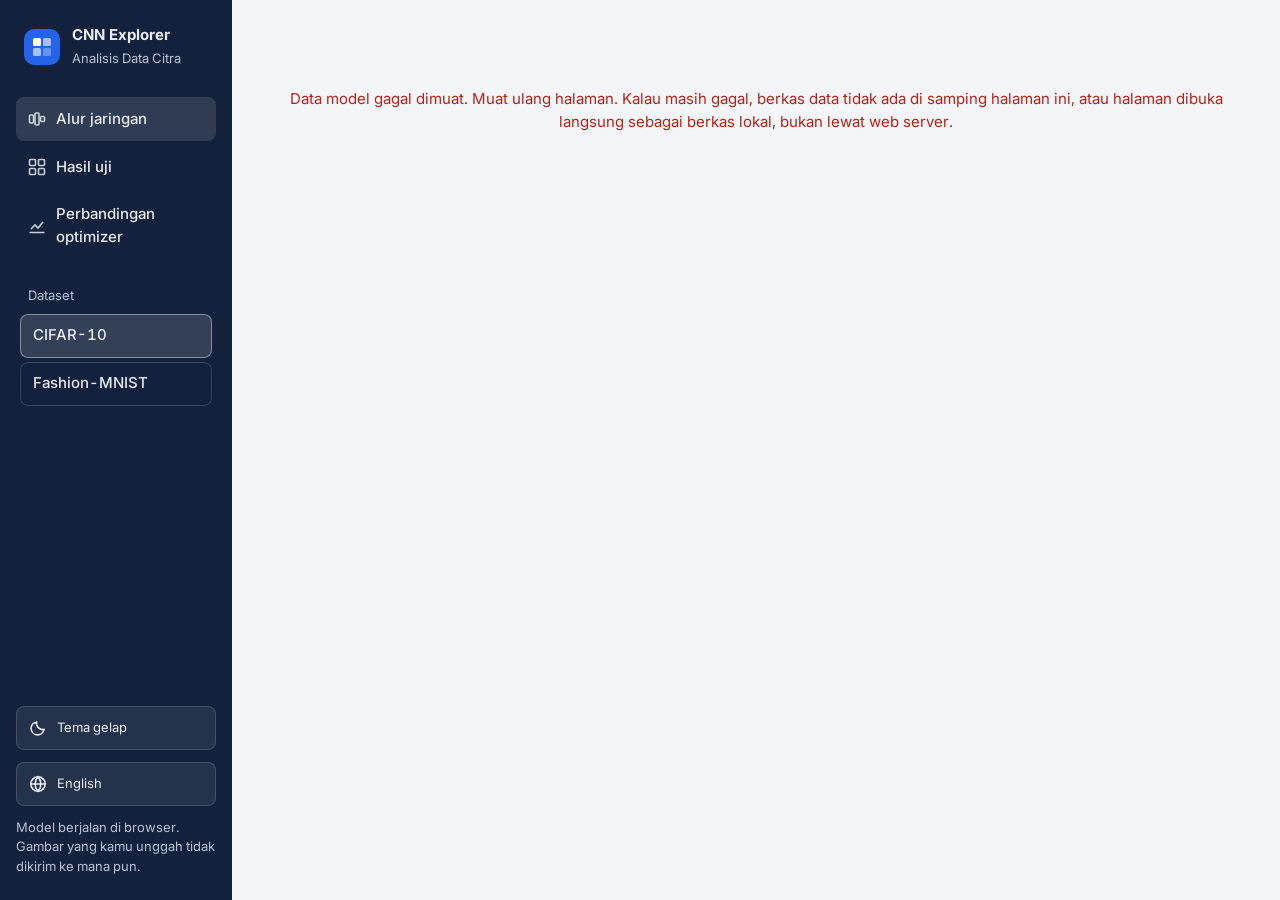
==== dashboard/index.id.html @ 6f0942b1 "Add dataset switcher, reorganize dashboard data, rewrite READMEs" ====
<!DOCTYPE html>
<html lang="id">
<head>
<meta charset="utf-8">
<meta name="viewport" content="width=device-width, initial-scale=1">
<title>CNN Explorer: dataset dan optimizer</title>
<link rel="icon" href="data:image/svg+xml,%3Csvg xmlns=%22http://www.w3.org/2000/svg%22 viewBox=%220 0 20 20%22%3E%3Crect width=%2220%22 height=%2220%22 rx=%224%22 fill=%22%232563EB%22/%3E%3C/svg%3E">
<link rel="preconnect" href="https://fonts.googleapis.com">
<link rel="preconnect" href="https://fonts.gstatic.com" crossorigin>
<link href="https://fonts.googleapis.com/css2?family=Inter:wght@400;500;600;700&display=swap" rel="stylesheet">
<style>
/* Design read: model-inspection tool for a statistics student and lecturer, calm instrument style
   (Lingua navy rail + CNN Explainer flow canvas). Dials ENERGY 2 / RHYTHM 2 / MOTION 1.
   Reasons: navy rail = stable navigation anchor from the Lingua reference; one blue accent = activation strength
   and selection, nothing else; green/red only for the cocok / tidak cocok verdict; Inter for dense numeric UI
   with tabular figures; shadow only on the flow canvas (the focal element) and the detail panel above it. */
:root{
  --rail:#13213C; --rail-ink:#E7ECF5; --rail-muted:#B7C2D6;
  --canvas:#F3F5F9; --surface:#FFFFFF; --sunken:#EEF1F6; --line:#DCE2EB; --link:#C9D2DF;
  --ink:#0F172A; --muted:#475467; --accent:#2563EB; --accent-soft:#E6EEFE;
  --ok:#15803D; --ok-soft:#E3F4E8; --bad:#B42318; --bad-soft:#FBE7E5;
  --map0:#F8FAFC; --map1:#93C5FD; --map2:#1E3A8A;
  --shadow:0 1px 2px rgba(15,23,42,.06),0 8px 24px rgba(15,23,42,.07);
  --r-panel:14px; --r-tile:8px; --r-chip:6px;
  color-scheme:light;
}
:root[data-theme="dark"]{
  --rail:#0A1222; --rail-ink:#E7ECF5; --rail-muted:#A9B5CA;
  --canvas:#0E1626; --surface:#16213A; --sunken:#1C2945; --line:#2A3A5C; --link:#33456B;
  --ink:#E8ECF4; --muted:#A8B3C7; --accent:#6EA0FF; --accent-soft:#1E3260;
  --ok:#4ADE80; --ok-soft:#173A28; --bad:#FF8A7A; --bad-soft:#47201C;
  --map0:#16213A; --map1:#3B6FD9; --map2:#DCE8FF;
  --shadow:0 1px 2px rgba(0,0,0,.3),0 8px 24px rgba(0,0,0,.35);
  color-scheme:dark;
}
*{box-sizing:border-box}
html{scroll-behavior:smooth}
@media (prefers-reduced-motion:reduce){html{scroll-behavior:auto}*{transition:none!important}}
body{margin:0;font-family:Inter,system-ui,-apple-system,"Segoe UI",sans-serif;background:var(--canvas);color:var(--ink);
  font-size:15px;line-height:1.5;font-variant-numeric:tabular-nums;-webkit-font-smoothing:antialiased}
button,input,select{font:inherit;color:inherit}
:focus-visible{outline:2px solid var(--accent);outline-offset:2px;border-radius:4px}
h1,h2,h3{margin:0;line-height:1.2;letter-spacing:-.01em}
p{margin:0}
.sr{position:absolute;width:1px;height:1px;overflow:hidden;clip:rect(0 0 0 0);white-space:nowrap}

/* layout */
.app{display:grid;grid-template-columns:232px minmax(0,1fr);min-height:100vh}
.rail{background:var(--rail);color:var(--rail-ink);position:sticky;top:0;height:100vh;padding:24px 16px;display:flex;flex-direction:column;gap:28px}
.brand{display:flex;gap:12px;align-items:center;padding:0 8px}
.brand-mark{width:36px;height:36px;border-radius:10px;background:var(--accent);display:grid;place-items:center;flex:none}
.brand-mark svg{display:block}
.brand b{display:block;font-size:15px}
.brand span{font-size:13px;color:var(--rail-muted)}
.nav{display:flex;flex-direction:column;gap:4px}
.nav a{color:var(--rail-ink);text-decoration:none;padding:10px 12px;border-radius:var(--r-tile);display:flex;gap:10px;align-items:center;min-height:44px;font-weight:500}
.nav a:hover{background:rgba(255,255,255,.07)}
.nav a.on{background:rgba(255,255,255,.12)}
.nav svg{flex:none;opacity:.85}
.rail-foot{margin-top:auto;display:flex;flex-direction:column;gap:12px;font-size:13px;color:var(--rail-muted)}
.theme-btn{display:flex;align-items:center;gap:10px;background:rgba(255,255,255,.08);border:1px solid rgba(255,255,255,.14);color:var(--rail-ink);
  border-radius:var(--r-tile);padding:10px 12px;min-height:44px;cursor:pointer;text-align:left}
.theme-btn:hover{background:rgba(255,255,255,.13)}
.rail :focus-visible{outline-color:#9DBBFF}

main{padding:28px 32px 64px;display:flex;flex-direction:column;gap:40px;min-width:0}
.panel{background:var(--surface);border:1px solid var(--line);border-radius:var(--r-panel)}
.sec-head{display:flex;justify-content:space-between;align-items:flex-end;gap:16px;flex-wrap:wrap;margin-bottom:16px}
.sec-head h2{font-size:24px}
.sec-head p{color:var(--muted);max-width:68ch;margin-top:6px}

/* header */
.top{display:grid;grid-template-columns:minmax(0,1fr) auto;gap:24px;align-items:end}
.top h1{font-size:30px;font-weight:700}
.top p{color:var(--muted);margin-top:8px;max-width:64ch}
.facts{display:flex;gap:28px;margin:0}
.facts div{display:flex;flex-direction:column}
.facts dt{font-size:13px;color:var(--muted)}
.facts dd{margin:0;font-size:20px;font-weight:600}

/* sample strip */
.strip{display:flex;gap:10px;overflow-x:auto;padding:4px 2px 8px;scrollbar-width:thin}
.thumb{flex:none;width:64px;padding:0;border:2px solid transparent;border-radius:var(--r-tile);background:var(--sunken);cursor:pointer;
  display:flex;flex-direction:column;align-items:stretch;overflow:hidden}
.thumb canvas,.thumb img{width:60px;height:60px;display:block;image-rendering:pixelated;object-fit:cover}
.thumb span{font-size:11px;padding:2px 0 3px;color:var(--muted);text-align:center;white-space:nowrap;overflow:hidden;text-overflow:ellipsis}
.thumb[aria-pressed="true"]{border-color:var(--accent)}
.thumb:hover{border-color:var(--link)}
.thumb[aria-pressed="true"]:hover{border-color:var(--accent)}
.upload{flex:none;width:64px;min-height:83px;border:2px dashed var(--link);border-radius:var(--r-tile);background:transparent;cursor:pointer;
  display:flex;flex-direction:column;align-items:center;justify-content:center;gap:2px;color:var(--muted);font-size:11px}
.upload:hover,.upload.drag{border-color:var(--accent);color:var(--accent)}
.strip-msg{font-size:13px;color:var(--muted);margin-top:4px;min-height:20px}
.strip-msg.err{color:var(--bad)}

/* flow */
.flow-wrap{box-shadow:var(--shadow);overflow:hidden}
.flow-bar{display:flex;justify-content:space-between;align-items:center;gap:16px;flex-wrap:wrap;padding:14px 18px;border-bottom:1px solid var(--line)}
.verdict-line{display:flex;align-items:center;gap:12px;flex-wrap:wrap}
.verdict-line strong{font-size:17px}
.seg{display:inline-flex;background:var(--sunken);border-radius:var(--r-tile);padding:3px;gap:2px}
.seg button{border:0;background:transparent;padding:7px 12px;border-radius:6px;cursor:pointer;color:var(--muted);font-weight:500;min-height:36px}
.seg button[aria-pressed="true"]{background:var(--surface);color:var(--ink);box-shadow:0 1px 2px rgba(15,23,42,.12)}
.flow-scroll{overflow-x:auto}
.flow{position:relative;display:grid;grid-template-columns:repeat(7,auto);justify-content:space-between;column-gap:40px;padding:18px 22px 22px;min-width:1080px}
.flow svg.links{position:absolute;inset:0;width:100%;height:100%;pointer-events:none;overflow:visible}
.links path{fill:none;stroke:var(--link);stroke-width:1;opacity:.55}
.links path.hot{stroke:var(--accent);opacity:.9;stroke-width:1.4}
.col{display:flex;flex-direction:column;align-items:center;gap:8px;position:relative;z-index:1}
.col-h{text-align:center;min-height:40px}
.col-h b{display:block;font-size:13px;font-weight:600}
.col-h small{font-size:12px;color:var(--muted)}
.maps{display:flex;flex-direction:column;gap:8px;justify-content:center;flex:1}
.map{padding:0;border:1px solid var(--line);background:var(--surface);border-radius:6px;cursor:pointer;position:relative;display:block}
.map canvas{display:block;width:52px;height:52px;image-rendering:pixelated;border-radius:5px}
.map .idx{position:absolute;left:-30px;top:50%;transform:translateY(-50%);font-size:11px;color:var(--muted);width:26px;text-align:right}
.map:hover{border-color:var(--accent)}
.map[aria-pressed="true"]{outline:2px solid var(--accent);outline-offset:1px}
.map.in canvas{width:60px;height:60px}
.chan{font-size:12px;font-weight:600;text-align:center;margin-top:-2px}
.dense canvas{width:52px;height:104px;image-rendering:pixelated;display:block;border-radius:5px}
.out{display:flex;flex-direction:column;gap:6px;justify-content:center;flex:1;min-width:190px}
.out-row{display:grid;grid-template-columns:84px 1fr 46px;align-items:center;gap:8px;font-size:13px}
.out-row .bar{height:8px;background:var(--sunken);border-radius:4px;overflow:hidden}
.out-row .bar i{display:block;height:100%;background:var(--link);border-radius:4px}
.out-row.top .bar i{background:var(--accent)}
.out-row.top{font-weight:600}
.out-row.truth span:first-child::after{content:" (asli)";color:var(--muted);font-weight:400}
.out-row em{font-style:normal;text-align:right;color:var(--muted)}
.out-row.top em{color:var(--ink)}
.legend{display:flex;align-items:center;gap:10px;font-size:12px;color:var(--muted);padding:0 18px 14px}
.ramp{width:120px;height:8px;border-radius:4px}

/* verdict tab: identity motif, the label that sits on top of every image */
.tab{display:inline-flex;align-items:center;gap:6px;font-size:12px;font-weight:600;padding:3px 8px;border-radius:var(--r-chip)}
.tab::before{content:"";width:7px;height:7px;border-radius:50%;background:currentColor}
.tab.ok{background:var(--ok-soft);color:var(--ok)}
.tab.bad{background:var(--bad-soft);color:var(--bad)}
.tab.unk{background:var(--sunken);color:var(--muted)}

/* detail */
.detail{margin-top:16px;padding:18px;display:grid;grid-template-columns:auto minmax(0,1fr);gap:24px;box-shadow:var(--shadow)}
.detail[hidden]{display:none}
.detail-big canvas{width:208px;height:208px;image-rendering:pixelated;border-radius:var(--r-tile);border:1px solid var(--line);display:block}
.detail h3{font-size:18px}
.detail .d-head{display:flex;justify-content:space-between;gap:12px;align-items:flex-start}
.detail p{color:var(--muted);margin-top:6px;max-width:70ch}
.stats{display:flex;gap:24px;margin:14px 0}
.stats div{font-size:13px;color:var(--muted)}
.stats b{display:block;font-size:17px;color:var(--ink)}
.kernels{display:flex;flex-wrap:wrap;gap:10px;margin-top:8px}
.kern{display:flex;flex-direction:column;align-items:center;gap:3px;font-size:11px;color:var(--muted)}
.kern canvas{width:42px;height:42px;image-rendering:pixelated;border:1px solid var(--line);border-radius:4px}
.icon-btn{border:1px solid var(--line);background:var(--surface);border-radius:var(--r-tile);min-width:44px;min-height:44px;cursor:pointer;display:grid;place-items:center}
.icon-btn:hover{border-color:var(--accent)}

/* gallery */
.controls{display:flex;flex-direction:column;gap:12px;padding:16px 18px;border-bottom:1px solid var(--line)}
.ctrl-row{display:flex;gap:12px;align-items:center;flex-wrap:wrap}
.ctrl-row > label,.ctrl-row > .lbl{font-size:13px;color:var(--muted);min-width:64px}
.chips{display:flex;gap:6px;flex-wrap:wrap}
.chip{border:1px solid var(--line);background:var(--surface);border-radius:var(--r-chip);padding:6px 10px;cursor:pointer;font-size:13px;min-height:36px}
.chip:hover{border-color:var(--accent)}
.chip[aria-pressed="true"]{background:var(--accent);border-color:var(--accent);color:#fff}
:root[data-theme="dark"] .chip[aria-pressed="true"]{color:#0A1222}
select{border:1px solid var(--line);background:var(--surface);border-radius:var(--r-chip);padding:7px 10px;min-height:36px}
.summary{padding:12px 18px;font-size:14px;color:var(--muted);border-bottom:1px solid var(--line)}
.summary b{color:var(--ink)}
.grid{display:grid;grid-template-columns:repeat(auto-fill,minmax(150px,1fr));gap:14px;padding:18px}
.card{border:1px solid var(--line);border-radius:var(--r-tile);background:var(--surface);padding:10px;cursor:pointer;text-align:left;display:flex;flex-direction:column;gap:8px}
.card:hover{border-color:var(--accent)}
.card canvas{width:100%;aspect-ratio:1;image-rendering:pixelated;border-radius:6px;display:block;background:var(--sunken)}
.card dl{margin:0;display:grid;grid-template-columns:auto 1fr;gap:2px 8px;font-size:13px}
.card dt{color:var(--muted)}
.card dd{margin:0;font-weight:500;overflow:hidden;text-overflow:ellipsis;white-space:nowrap}
.conf{display:flex;align-items:center;gap:8px;font-size:12px;color:var(--muted)}
.conf .bar{flex:1;height:6px;background:var(--sunken);border-radius:3px;overflow:hidden}
.conf .bar i{display:block;height:100%;background:var(--accent)}
.empty{padding:40px 18px;text-align:center;color:var(--muted)}
.more{display:flex;justify-content:center;padding:0 18px 18px}
.btn{border:1px solid var(--line);background:var(--surface);border-radius:var(--r-tile);padding:10px 16px;min-height:44px;cursor:pointer;font-weight:500}
.btn:hover{border-color:var(--accent)}

/* training */
.train-grid{display:grid;grid-template-columns:repeat(12,minmax(0,1fr));gap:16px}
.train-grid .panel{padding:18px}
.train-grid h3{font-size:16px;margin-bottom:4px}
.train-grid .note{font-size:13px;color:var(--muted);margin-bottom:12px}
.span-7{grid-column:span 7}.span-5{grid-column:span 5}.span-6{grid-column:span 6}.span-12{grid-column:span 12}
table{border-collapse:collapse;width:100%;font-size:14px}
th,td{padding:9px 10px;border-bottom:1px solid var(--line);text-align:right}
th:first-child,td:first-child{text-align:left}
thead th{font-weight:600;color:var(--muted);font-size:13px}
tbody th{font-weight:600}
tr.grp td{color:var(--muted);font-size:13px;padding-top:14px;text-align:left}
.pos{color:var(--ok);font-weight:600}
.curves{display:grid;grid-template-columns:1fr 1fr;gap:12px}
.curves svg{width:100%;height:auto;display:block}
.curves text{fill:var(--muted);font-size:10px}
.ckey{display:flex;gap:16px;flex-wrap:wrap;font-size:12px;color:var(--muted);margin-top:8px}
.ckey span{display:inline-flex;align-items:center;gap:6px}
.ckey i{display:inline-block;width:18px;height:0;border-top:2px solid}
.pcls{display:flex;flex-direction:column;gap:7px}
.pcls button{display:grid;grid-template-columns:86px 1fr 52px;gap:10px;align-items:center;font-size:13px;border:0;background:none;padding:2px 0;cursor:pointer;text-align:left;min-height:28px}
.pcls button:hover span:first-child{color:var(--accent)}
.pcls .bar{height:10px;background:var(--sunken);border-radius:5px;overflow:hidden}
.pcls .bar i{display:block;height:100%;background:var(--accent)}
.pcls em{font-style:normal;text-align:right}
.cm-scroll{overflow-x:auto}
.cm{border-collapse:separate;border-spacing:2px;font-size:11px;margin:0 auto}
.cm td,.cm th{border:0;padding:0;text-align:center}
.cm td{width:44px;height:30px;border-radius:3px}
.cm th{color:var(--muted);font-weight:500;padding:0 6px}
.cm thead th{height:58px;vertical-align:bottom;writing-mode:vertical-rl;transform:rotate(180deg);padding:4px 0}
.cm .ax{font-size:12px;color:var(--muted)}
.prov{font-size:13px;color:var(--muted);max-width:90ch}

/* states */
.loading{padding:60px 0;text-align:center;color:var(--muted)}
.loading.err{color:var(--bad)}

@media (max-width:1100px){.span-7,.span-5,.span-6{grid-column:span 12}}
@media (max-width:860px){
  .app{grid-template-columns:minmax(0,1fr)}
  .rail{min-width:0;position:sticky;top:0;z-index:5;height:auto;flex-direction:row;align-items:center;padding:10px 14px;gap:10px}
  .brand span,.brand b{display:none}
  .nav{flex-direction:row;gap:2px;overflow-x:auto;flex:1}
  .nav a{padding:8px 10px;white-space:nowrap;font-size:14px}
  .nav svg{display:none}
  .rail-foot{margin:0;flex-direction:row}
  .rail-foot p{display:none}
  .theme-btn span{display:none}
  main{padding:20px 16px 48px;gap:32px}
  .top{grid-template-columns:1fr}
  .top h1{font-size:24px}
  .facts{gap:18px;flex-wrap:wrap}
  .facts dd{font-size:17px}
  .detail{grid-template-columns:1fr}
  .detail-big canvas{width:160px;height:160px}
  .curves{grid-template-columns:1fr}
  .grid{grid-template-columns:repeat(auto-fill,minmax(140px,1fr));padding:14px;gap:10px}
}
</style>
<style>
/* additions for optimizer control */
.optbox{margin-top:22px;padding:18px;display:grid;grid-template-columns:minmax(0,1.1fr) minmax(0,1fr);gap:24px;align-items:start}
.optbox h2{font-size:17px}
.optlist{display:flex;flex-wrap:wrap;gap:6px;margin-top:10px}
.optbtn{border:1px solid var(--line);background:var(--surface);border-radius:var(--r-chip);padding:8px 12px;min-height:44px;cursor:pointer;font-weight:500;display:flex;flex-direction:column;align-items:flex-start;gap:0;min-width:92px}
.optbtn small{font-size:12px;color:var(--muted);font-weight:400}
.optbtn:hover{border-color:var(--accent)}
.optbtn[aria-pressed="true"]{background:var(--accent);border-color:var(--accent);color:#fff}
.optbtn[aria-pressed="true"] small{color:rgba(255,255,255,.85)}
:root[data-theme="dark"] .optbtn[aria-pressed="true"]{color:#0A1222}
:root[data-theme="dark"] .optbtn[aria-pressed="true"] small{color:rgba(10,18,34,.8)}
.optinfo h3{font-size:22px}
.optinfo .cfg{font-size:13px;color:var(--muted);margin-top:2px}
.optinfo dl{display:grid;grid-template-columns:auto 1fr;gap:6px 14px;margin:14px 0 0;font-size:14px}
.optinfo dt{color:var(--muted)}
.optinfo dd{margin:0}
.optstats{display:grid;grid-template-columns:repeat(auto-fill,minmax(118px,1fr));gap:14px 20px;margin-top:14px}
.optstats div{font-size:13px;color:var(--muted)}
.optstats b{display:block;font-size:20px;color:var(--ink);font-weight:600}
.optmsg{font-size:13px;color:var(--muted);margin-top:10px;min-height:20px}
.optmsg.err{color:var(--bad)}
.flow-wrap.busy .flow{opacity:.35;transition:opacity .15s}
.compare{margin-top:16px;padding:18px}
.compare .c-head{display:flex;justify-content:space-between;align-items:center;gap:12px;flex-wrap:wrap}
.compare h3{font-size:16px}
.compare p.note{font-size:13px;color:var(--muted);margin-top:4px}
.crows{display:grid;grid-template-columns:repeat(auto-fill,minmax(210px,1fr));gap:8px;margin-top:14px}
.crow{border:1px solid var(--line);border-radius:var(--r-tile);background:var(--surface);padding:10px 12px;text-align:left;cursor:pointer;display:flex;flex-direction:column;gap:6px}
.crow:hover{border-color:var(--accent)}
.crow[aria-pressed="true"]{border-color:var(--accent);box-shadow:inset 0 0 0 1px var(--accent)}
.crow .r1{display:flex;justify-content:space-between;align-items:center;gap:8px}
.crow b{font-size:14px}
.crow span.p{font-size:13px;color:var(--muted)}
.crow span.p strong{color:var(--ink);font-weight:600}
.cmp-row{display:flex;gap:10px;align-items:center;flex-wrap:wrap}
.check{display:inline-flex;align-items:center;gap:8px;font-size:13px;color:var(--ink);min-height:36px;cursor:pointer}
.check input{width:18px;height:18px;accent-color:var(--accent)}
.check[aria-disabled="true"]{opacity:.5;cursor:not-allowed}
.card .vs{font-size:12px;color:var(--muted);display:flex;gap:6px;align-items:center;flex-wrap:wrap;border-top:1px dashed var(--line);padding-top:7px}
.card .vs .tab{font-size:11px;padding:1px 6px}
tr.sel th,tr.sel td{background:var(--accent-soft)}
tr.click{cursor:pointer}
tr.click:hover th,tr.click:hover td{background:var(--sunken)}
tr.sel:hover th,tr.sel:hover td{background:var(--accent-soft)}
.optrow-btn{all:unset;cursor:pointer;font-weight:600}
.optrow-btn:focus-visible{outline:2px solid var(--accent);outline-offset:2px;border-radius:3px}
.curves2{display:grid;grid-template-columns:1fr 1fr;gap:14px}
.curves2 svg{width:100%;height:auto;display:block}
.curves2 text{fill:var(--muted);font-size:10px}
.okey{display:flex;flex-wrap:wrap;gap:6px;margin-top:10px}
.okey button{border:1px solid var(--line);background:var(--surface);border-radius:var(--r-chip);padding:5px 9px;font-size:12px;cursor:pointer;min-height:32px;display:inline-flex;align-items:center;gap:6px}
.okey button i{width:14px;height:0;border-top:2px solid var(--link)}
.okey button[aria-pressed="true"]{border-color:var(--accent);color:var(--accent);font-weight:600}
.okey button[aria-pressed="true"] i{border-top:3px solid var(--accent)}
.okey button:hover{border-color:var(--accent)}
.bars{display:flex;flex-direction:column;gap:7px}
.bars button{display:grid;grid-template-columns:104px 1fr 56px;gap:10px;align-items:center;font-size:13px;border:0;background:none;padding:2px 0;cursor:pointer;text-align:left;min-height:28px}
.bars .bar{height:10px;background:var(--sunken);border-radius:5px;overflow:hidden}
.bars .bar i{display:block;height:100%;background:var(--muted);opacity:.45}
.bars button[aria-pressed="true"] .bar i{opacity:1}
.bars button[aria-pressed="true"] .bar i{background:var(--accent)}
.bars button[aria-pressed="true"]{font-weight:600}
.bars em{font-style:normal;text-align:right}
.lang-btn{text-decoration:none}
.tab{white-space:nowrap;flex:none}
.lang-short{display:none;font-weight:600}
.dslist{display:flex;flex-wrap:wrap;gap:6px;margin-top:10px}
.dsbtn{min-width:170px}
.rail-ds{display:flex;flex-direction:column;gap:8px;padding:0 4px}
.rail-ds p{font-size:13px;color:var(--rail-muted);margin:0 8px}
.rail-ds-btns{display:flex;flex-direction:column;gap:4px}
.rail-ds-btns button{background:transparent;border:1px solid rgba(255,255,255,.16);color:var(--rail-ink);border-radius:var(--r-tile);padding:9px 12px;min-height:44px;text-align:left;cursor:pointer;font-weight:500}
.rail-ds-btns button:hover{background:rgba(255,255,255,.07)}
.rail-ds-btns button[aria-pressed="true"]{background:rgba(255,255,255,.14);border-color:rgba(255,255,255,.4)}
#invWrap{margin-top:2px}
.pcls button{grid-template-columns:100px 1fr 52px}
.pcls button span:first-child{overflow:hidden;text-overflow:ellipsis;white-space:nowrap}
tr.grp.sel td{color:var(--accent);font-weight:600}
.cm thead th{white-space:nowrap;height:84px}
.span-4{grid-column:span 4}.span-8{grid-column:span 8}
@media (max-width:1100px){.span-4,.span-8{grid-column:span 12}.optbox{grid-template-columns:1fr}}
@media (max-width:860px){.rail-ds{display:none}.dsbtn{min-width:0;flex:1}.lang-btn span{display:none}.lang-short{display:inline}.curves2{grid-template-columns:1fr}.optbtn{min-width:0}}
</style>
</head>
<body>
<div class="app">
  <aside class="rail">
    <div class="brand">
      <div class="brand-mark" aria-hidden="true">
        <svg width="20" height="20" viewBox="0 0 20 20"><rect x="1" y="1" width="8" height="8" rx="1.5" fill="#fff"/><rect x="11" y="1" width="8" height="8" rx="1.5" fill="#fff" opacity=".6"/><rect x="1" y="11" width="8" height="8" rx="1.5" fill="#fff" opacity=".6"/><rect x="11" y="11" width="8" height="8" rx="1.5" fill="#fff" opacity=".3"/></svg>
      </div>
      <div><b>CNN Explorer</b><span>Analisis Data Citra</span></div>
    </div>
    <nav class="nav" aria-label="Bagian halaman">
      <a href="#alur" class="on"><svg width="18" height="18" viewBox="0 0 18 18" fill="none" stroke="currentColor" stroke-width="1.6"><rect x="1.5" y="5" width="4" height="8" rx="1"/><rect x="7" y="3" width="4" height="12" rx="1"/><rect x="12.5" y="6.5" width="4" height="5" rx="1"/></svg>Alur jaringan</a>
      <a href="#hasil"><svg width="18" height="18" viewBox="0 0 18 18" fill="none" stroke="currentColor" stroke-width="1.6"><rect x="1.5" y="1.5" width="6" height="6" rx="1"/><rect x="10.5" y="1.5" width="6" height="6" rx="1"/><rect x="1.5" y="10.5" width="6" height="6" rx="1"/><rect x="10.5" y="10.5" width="6" height="6" rx="1"/></svg>Hasil uji</a>
      <a href="#training"><svg width="18" height="18" viewBox="0 0 18 18" fill="none" stroke="currentColor" stroke-width="1.6"><path d="M1.5 15.5h15M3 12l4-4 3 3 5-6"/></svg>Perbandingan optimizer</a>
    </nav>
    <div class="rail-ds">
      <p id="lblDsRail">Dataset</p>
      <div class="rail-ds-btns" role="group" aria-labelledby="lblDsRail">
        <button type="button" data-ds="cifar10" aria-pressed="true">CIFAR-10</button>
        <button type="button" data-ds="fashion" aria-pressed="false">Fashion-MNIST</button>
      </div>
    </div>
    <div class="rail-foot">
      <button class="theme-btn" id="themeBtn" type="button" aria-label="Ganti tema terang atau gelap">
        <svg width="18" height="18" viewBox="0 0 18 18" fill="none" stroke="currentColor" stroke-width="1.6" aria-hidden="true"><path d="M15 10.5A6.5 6.5 0 0 1 7.5 3a6.5 6.5 0 1 0 7.5 7.5Z"/></svg>
        <span id="themeLbl">Tema gelap</span>
      </button>
      <a class="theme-btn lang-btn" href="index.html" lang="en" hreflang="en"><svg width="18" height="18" viewBox="0 0 18 18" fill="none" stroke="currentColor" stroke-width="1.6" aria-hidden="true"><circle cx="9" cy="9" r="7.2"/><path d="M1.8 9h14.4M9 1.8c2 2.2 2.9 4.6 2.9 7.2S11 14 9 16.2C7 14 6.1 11.6 6.1 9S7 4 9 1.8Z"/></svg><span>English</span><b class="lang-short">EN</b></a>
      <p>Model berjalan di browser. Gambar yang kamu unggah tidak dikirim ke mana pun.</p>
    </div>
  </aside>

  <main id="main">
    <div id="boot" class="loading" role="status">Memuat data uji dan hasil training…</div>

    <section id="alur" hidden>
      <div class="top">
        <div>
          <h1 id="heroTitle">Bagaimana CNN membaca gambar 32 × 32</h1>
          <p id="heroLead">Pilih dataset dan optimizer, lalu lihat bagaimana bobot hasil latihannya membaca gambar yang sama.</p>
        </div>
        <dl class="facts" id="facts"></dl>
      </div>

      <div class="panel optbox">
        <div>
          <h2 id="lblDs">Dataset</h2>
          <div class="dslist" role="group" aria-labelledby="lblDs">
            <button type="button" class="optbtn dsbtn" data-ds="cifar10" aria-pressed="true"><span>CIFAR-10</span><small>32 × 32 berwarna, 10 objek</small></button>
            <button type="button" class="optbtn dsbtn" data-ds="fashion" aria-pressed="false"><span>Fashion-MNIST</span><small>28 × 28 grayscale, 10 pakaian</small></button>
          </div>
          <p class="optmsg" id="dsMsg" aria-live="polite"></p>
          <h2 id="lblOpt" style="margin-top:10px">Optimizer</h2>
          <div class="optlist" role="group" aria-labelledby="lblOpt" id="optList"></div>
          <p class="optmsg" id="optMsg" aria-live="polite"></p>
        </div>
        <div class="optinfo" id="optInfo"></div>
      </div>

      <div style="margin-top:20px">
        <div class="strip" id="strip" role="group" aria-label="Pilih gambar untuk diperiksa"></div>
        <input type="file" id="file" accept="image/*" class="sr" tabindex="-1">
        <p class="strip-msg" id="stripMsg" aria-live="polite">Unggah JPG atau PNG, atau tarik gambar ke kotak +. Gambar dipotong persegi di tengah lalu diperkecil ke 32 × 32.</p>
        <label class="check" id="invWrap" hidden><input type="checkbox" id="fInv" checked> Balik warna gambar unggahan (Fashion-MNIST memakai benda terang di latar hitam)</label>
      </div>

      <div class="panel flow-wrap" id="flowWrap" style="margin-top:12px">
        <div class="flow-bar">
          <div class="verdict-line" id="verdict" aria-live="polite"></div>
          <div class="seg" role="group" aria-label="Channel yang ditampilkan">
            <button type="button" data-ch="top" aria-pressed="true">8 paling aktif</button>
            <button type="button" data-ch="first" aria-pressed="false">Channel #0 sampai #7</button>
          </div>
        </div>
        <div class="flow-scroll"><div class="flow" id="flow"></div></div>
        <div class="legend"><span>Aktivasi rendah</span><span class="ramp" id="ramp"></span><span>tinggi (skala per kolom). Klik peta untuk melihat detailnya.</span></div>
      </div>

      <div class="panel detail" id="detail" hidden aria-live="polite"></div>

      <div class="panel compare">
        <div class="c-head">
          <div>
            <h3>Gambar ini menurut kedelapan optimizer</h3>
            <p class="note" id="cmpNote">Bobot optimizer lain dimuat saat kamu memintanya (kurang dari 1 MB per optimizer).</p>
          </div>
          <button class="btn" type="button" id="cmpBtn">Bandingkan semua optimizer</button>
        </div>
        <div class="crows" id="crows" aria-live="polite"></div>
      </div>
    </section>

    <section id="hasil" hidden>
      <div class="sec-head">
        <div>
          <h2>Hasil pada data uji</h2>
          <p>Kumpulan tetap 1.000 citra uji (100 per kelas, dipilih acak). Status cocok dan tidak cocok mengikuti optimizer yang dipilih, jadi kamu bisa melihat gambar yang sama berubah status saat optimizer diganti.</p>
        </div>
      </div>
      <div class="panel">
        <div class="controls">
          <div class="ctrl-row">
            <span class="lbl" id="lblStatus">Status</span>
            <div class="seg" role="group" aria-labelledby="lblStatus" id="fStatus">
              <button type="button" data-v="all" aria-pressed="true">Semua</button>
              <button type="button" data-v="ok" aria-pressed="false">Cocok</button>
              <button type="button" data-v="bad" aria-pressed="false">Tidak cocok</button>
            </div>
            <label for="fSort" style="min-width:auto;margin-left:auto">Urutkan</label>
            <select id="fSort">
              <option value="hi">Keyakinan tertinggi</option>
              <option value="lo">Keyakinan terendah</option>
              <option value="idx">Indeks citra</option>
            </select>
          </div>
          <div class="ctrl-row">
            <span class="lbl" id="lblKelas">Kelas asli</span>
            <div class="chips" role="group" aria-labelledby="lblKelas" id="fClass"></div>
          </div>
          <div class="ctrl-row">
            <label class="lbl" for="fCmp">Pembanding</label>
            <div class="cmp-row">
              <select id="fCmp"><option value="">Tanpa pembanding</option></select>
              <label class="check" id="diffWrap" aria-disabled="true"><input type="checkbox" id="fDiff" disabled> Hanya yang statusnya berbeda</label>
            </div>
          </div>
        </div>
        <div class="summary" id="summary" aria-live="polite"></div>
        <div class="grid" id="grid"></div>
        <div class="more" id="more"></div>
      </div>
    </section>

    <section id="training" hidden>
      <div class="sec-head">
        <div>
          <h2>Perbandingan optimizer</h2>
          <p>Setiap optimizer melatih CNN yang sama dari bobot awal yang sama (seed 42), 10 epoch, batch 128, validasi 10%. Klik nama optimizer di tabel, grafik, atau legenda untuk memilihnya.</p>
        </div>
      </div>
      <div class="train-grid">
        <div class="panel span-8">
          <h3>Ringkasan per optimizer</h3>
          <p class="note">Diurutkan dari akurasi uji tertinggi. Akurasi dan loss dihitung pada 10.000 citra uji.</p>
          <div style="overflow-x:auto"><table id="optTable"></table></div>
        </div>
        <div class="panel span-4">
          <h3>Akurasi uji</h3>
          <p class="note">Garis putus-putus: MLP dengan Adam sebagai pembanding.</p>
          <div class="bars" id="accBars"></div>
        </div>
        <div class="panel span-12">
          <h3>Kurva validasi per epoch</h3>
          <p class="note">Optimizer terpilih berwarna biru, sisanya abu-abu.</p>
          <div class="curves2" id="curves"></div>
          <div class="okey" id="okey" role="group" aria-label="Pilih optimizer di grafik"></div>
        </div>
        <div class="panel span-6">
          <h3 id="trainTitle">Train vs validasi</h3>
          <p class="note">Garis putus-putus adalah validasi. Jarak yang melebar menandakan overfitting.</p>
          <div class="curves" id="tv"></div>
        </div>
        <div class="panel span-6">
          <h3 id="pclsTitle">Akurasi per kelas</h3>
          <p class="note">Dari 1.000 citra uji per kelas. Klik kelas untuk memfilter galeri.</p>
          <div class="pcls" id="pcls"></div>
        </div>
        <div class="panel span-7">
          <h3 id="cmTitle">Confusion matrix</h3>
          <p class="note">Baris kelas asli, kolom kelas prediksi. Klik sel di luar diagonal untuk melihat contohnya.</p>
          <div class="cm-scroll" id="cm"></div>
        </div>
        <div class="panel span-5">
          <h3>MLP vs CNN</h3>
          <p class="note">Kedua model dilatih dengan Adam. Dataset yang sedang dipilih ditandai biru.</p>
          <table id="cmpTable"></table>
        </div>
      </div>
      <p class="prov" style="margin-top:16px">Model dilatih di CPU (seed 42). CIFAR-10 memakai salinan berkas JPG dan Fashion-MNIST memakai berkas resmi dari repositori Zalando Research, jadi angkanya bisa sedikit berbeda dari run lain. Bobot disimpan dalam presisi 16-bit agar ringan; semua angka di halaman ini dihitung ulang dari bobot 16-bit tersebut.</p>
    </section>
  </main>
</div>

<script>
"use strict";
const LANG="id";
const LOCALE=LANG==="en"?"en-US":"id-ID";
const tx=(o,k)=>o[LANG==="en"?k+"_en":k];
let D, atlasCtx, CLS, SUMMARY=null;
const DSC = {};               // dataset key -> {D, atlasCtx}
const WCACHE = {};            // "<dataset>/<slug>" -> weights
const wk = (slug,ds=S.ds)=>ds+"/"+slug;
const S = {ds:"cifar10", inv:true, opt:"adam", cur:null, chMode:"top", sel:null, status:"all", cls:-1, pred:null, sort:"hi", shown:24, uploads:[], cmp:"", diff:false, cmpAll:false};
const $ = s=>document.querySelector(s);
const nf = (v,d=0)=>v.toLocaleString(LOCALE,{minimumFractionDigits:d,maximumFractionDigits:d});
const pct = (v,d=1)=>nf(v*100,d)+"%";
const css = n=>getComputedStyle(document.documentElement).getPropertyValue(n).trim();
const hex = h=>{h=h.replace("#","");return [0,2,4].map(i=>parseInt(h.slice(i,i+2),16));};
const O = slug=>D.opts.find(o=>o.slug===slug);
const optOf = ()=>O(S.opt);

function f16(b64){const s=atob(b64),u=new Uint8Array(s.length);for(let i=0;i<s.length;i++)u[i]=s.charCodeAt(i);
  const h=new Uint16Array(u.buffer),o=new Float32Array(h.length);
  for(let i=0;i<h.length;i++){const x=h[i],sg=x&0x8000?-1:1,e=(x>>10)&31,f=x&1023;
    o[i]=e===0?sg*f*Math.pow(2,-24):e===31?(f?NaN:sg*Infinity):sg*(1+f/1024)*Math.pow(2,e-15);}
  return o;}
async function loadW(slug,ds=S.ds){
  const key=wk(slug,ds);if(WCACHE[key])return WCACHE[key];
  const r=await fetch(`data/${ds}/w-${slug}.json`);if(!r.ok)throw new Error(r.status);const j=await r.json(),W={};
  for(const k in j.weights){const L=j.weights[k];W[k]={w:f16(L.w),b:f16(L.b),shape:L.shape};}
  W.ref=j.ref;WCACHE[key]=W;return W;}
async function loadDS(ds){
  if(DSC[ds])return DSC[ds];
  const r=await fetch(`data/${ds}/data.json`);if(!r.ok)throw new Error(r.status);const d=await r.json();
  const img=new Image();await new Promise((ok,no)=>{img.onload=ok;img.onerror=no;img.src=d.atlas;});
  const c=document.createElement("canvas");c.width=img.width;c.height=img.height;const ctx=c.getContext("2d",{willReadFrequently:true});ctx.drawImage(img,0,0);
  DSC[ds]={D:d,atlasCtx:ctx};return DSC[ds];}
/* input geometry of the current dataset: 32 → 30 → 15 → 13 → 6 for CIFAR-10, 28 → 26 → 13 → 11 → 5 for Fashion-MNIST */
function G(){const H=D.shape[0],C=D.shape[2],c1=H-2,p1=Math.floor(c1/2),c2=p1-2,p2=Math.floor(c2/2);return {H,C,c1,p1,c2,p2,flat:p2*p2*64};}
const CHN=()=>G().C===3?["merah","hijau","biru"]:["abu-abu"];
const CHN_CAP=()=>G().C===3?["Merah","Hijau","Biru"]:["Abu-abu"];

/* ---------- forward pass (same math as Keras, channels-last) ---------- */
function conv(x,H,Wd,C,L){const k=L.shape,O2=k[3],oh=H-2,ow=Wd-2,y=new Float32Array(oh*ow*O2),w=L.w,b=L.b;
  for(let i=0;i<oh;i++)for(let j=0;j<ow;j++){const o=(i*ow+j)*O2;for(let f=0;f<O2;f++)y[o+f]=b[f];
    for(let di=0;di<3;di++)for(let dj=0;dj<3;dj++){const xo=((i+di)*Wd+(j+dj))*C,wo=(di*3+dj)*C*O2;
      for(let c=0;c<C;c++){const v=x[xo+c];if(v===0)continue;const wc=wo+c*O2;for(let f=0;f<O2;f++)y[o+f]+=v*w[wc+f];}}
    for(let f=0;f<O2;f++)if(y[o+f]<0)y[o+f]=0;}
  return {d:y,h:oh,w:ow,c:O2};}
function pool(t){const oh=Math.floor(t.h/2),ow=Math.floor(t.w/2),C=t.c,y=new Float32Array(oh*ow*C);
  for(let i=0;i<oh;i++)for(let j=0;j<ow;j++)for(let c=0;c<C;c++){let m=-Infinity;
    for(let a=0;a<2;a++)for(let b=0;b<2;b++){const v=t.d[((2*i+a)*t.w+(2*j+b))*C+c];if(v>m)m=v;}y[(i*ow+j)*C+c]=m;}
  return {d:y,h:oh,w:ow,c:C};}
function dense(x,L,relu){const [I,O2]=L.shape,y=new Float32Array(O2);for(let o=0;o<O2;o++)y[o]=L.b[o];
  for(let i=0;i<I;i++){const v=x[i];if(v===0)continue;const r=i*O2;for(let o=0;o<O2;o++)y[o]+=v*L.w[r+o];}
  if(relu)for(let o=0;o<O2;o++)if(y[o]<0)y[o]=0;return y;}
function forward(px,W,full=true){
  const g=G(),inp={d:px,h:g.H,w:g.H,c:g.C};
  const c1=conv(px,g.H,g.H,g.C,W.conv1),p1=pool(c1),c2=conv(p1.d,p1.h,p1.w,32,W.conv2),p2=pool(c2);
  const h=dense(p2.d,W.dense,true),z=dense(h,W.output,false);
  const m=Math.max(...z),e=z.map(v=>Math.exp(v-m)),s=e.reduce((a,b)=>a+b,0);
  const prob=Array.from(e,v=>v/s);
  return full?{inp,c1,p1,c2,p2,h,prob}:{prob};}

/* ---------- drawing ---------- */
function ramp(t){const a=hex(css("--map0")),b=hex(css("--map1")),c=hex(css("--map2"));
  const [p,q,u]=t<.5?[a,b,t*2]:[b,c,(t-.5)*2];return [0,1,2].map(i=>Math.round(p[i]+(q[i]-p[i])*u));}
function chanOf(t,c){const n=t.h*t.w,o=new Float32Array(n);for(let i=0;i<n;i++)o[i]=t.d[i*t.c+c];return o;}
function paint(cv,vals,w,h,max,mode){cv.width=w;cv.height=h;const ctx=cv.getContext("2d"),im=ctx.createImageData(w,h);
  for(let i=0;i<w*h;i++){let rgb;const v=vals[i];
    if(mode==="gray"){const g=Math.round(v*255);rgb=[g,g,g];}else rgb=ramp(max>0?Math.min(1,v/max):0);
    im.data.set([...rgb,255],i*4);}ctx.putImageData(im,0,0);}
function paintDiv(cv,vals,w,h,max){cv.width=w;cv.height=h;const ctx=cv.getContext("2d"),im=ctx.createImageData(w,h);
  const neg=hex(css("--bad")),pos=hex(css("--accent")),z=hex(css("--surface"));
  for(let i=0;i<w*h;i++){const t=Math.max(-1,Math.min(1,vals[i]/max)),e=t<0?neg:pos,u=Math.abs(t);
    im.data.set([0,1,2].map(k=>Math.round(z[k]+(e[k]-z[k])*u)).concat(255),i*4);}ctx.putImageData(im,0,0);}
function tilePixels(k){const {H:s,C}=G(),c=k%D.cols,r=Math.floor(k/D.cols),im=atlasCtx.getImageData(c*s,r*s,s,s).data,px=new Float32Array(s*s*C);
  for(let i=0;i<s*s;i++)for(let ch=0;ch<C;ch++)px[i*C+ch]=im[i*4+ch]/255;return px;}
function drawTile(cv,k){const s=G().H;cv.width=s;cv.height=s;const c=k%D.cols,r=Math.floor(k/D.cols);cv.getContext("2d").drawImage(atlasCtx.canvas,c*s,r*s,s,s,0,0,s,s);}
function drawPx(cv,px){const {H:s,C}=G();cv.width=s;cv.height=s;const ctx=cv.getContext("2d"),im=ctx.createImageData(s,s);
  for(let i=0;i<s*s;i++){const r=px[i*C],g=px[i*C+(C>1?1:0)],b=px[i*C+(C>1?2:0)];im.data.set([r*255,g*255,b*255,255],i*4);}ctx.putImageData(im,0,0);}
/* an upload keeps its 96 × 96 center crop; the model input is derived from it for the current dataset */
function uploadPx(u){const {H:s,C}=G(),cv=document.createElement("canvas");cv.width=s;cv.height=s;const ctx=cv.getContext("2d");
  ctx.imageSmoothingEnabled=true;ctx.imageSmoothingQuality="high";ctx.drawImage(u.src,0,0,s,s);
  const d=ctx.getImageData(0,0,s,s).data,px=new Float32Array(s*s*C);
  for(let i=0;i<s*s;i++){if(C===3){for(let c=0;c<3;c++)px[i*3+c]=d[i*4+c]/255;}
    else{const y=(0.299*d[i*4]+0.587*d[i*4+1]+0.114*d[i*4+2])/255;px[i]=S.inv?1-y:y;}}
  return px;}
function curPx(){return S.cur.kind==="g"?tilePixels(S.cur.k):uploadPx(S.uploads[S.cur.i]);}

/* ---------- optimizer control ---------- */
function bestVal(o){const v=o.hist.val_accuracy,m=Math.max(...v);return [m,v.indexOf(m)+1];}
function buildOptList(){const L=$("#optList");L.innerHTML="";
  D.opts.forEach(o=>{const b=document.createElement("button");b.type="button";b.className="optbtn";b.dataset.slug=o.slug;
    b.setAttribute("aria-pressed",o.slug===S.opt?"true":"false");
    b.setAttribute("aria-label",`${o.name}, akurasi uji ${pct(o.acc)}`);
    b.innerHTML=`<span>${o.name}</span><small>${pct(o.acc)}</small>`;b.onclick=()=>setOpt(o.slug);L.append(b);});}
function renderOptInfo(){const o=optOf(),[bv,be]=bestVal(o),gap=o.hist.accuracy.at(-1)-o.hist.val_accuracy.at(-1);
  const rank=[...D.opts].sort((a,b)=>b.acc-a.acc).findIndex(x=>x.slug===o.slug)+1;
  $("#optInfo").innerHTML=`<h3>${o.name}</h3><p class="cfg">${tx(o,"cfg")}</p>
   <dl><dt>Karakteristik</dt><dd>${tx(o,"ch")}</dd><dt>Kapan digunakan</dt><dd>${tx(o,"use")}</dd></dl>
   <div class="optstats"><div>Akurasi uji<b>${pct(o.acc,2)}</b></div><div>Peringkat<b>${rank} dari ${D.opts.length}</b></div>
   <div>Val terbaik<b>${pct(bv)} <span style="font-size:13px;color:var(--muted);font-weight:400">epoch ${be}</span></b></div>
   <div>Selisih train−val<b>${gap>=0?"+":"−"}${nf(Math.abs(gap)*100,1)} poin</b></div><div>Waktu latih<b>${nf(o.time,0)} dtk</b></div></div>`;}
let optSeq=0;
async function setOpt(slug){
  const seq=++optSeq;S.opt=slug;
  document.querySelectorAll("#optList .optbtn").forEach(b=>b.setAttribute("aria-pressed",b.dataset.slug===slug?"true":"false"));
  renderOptInfo();renderFacts();renderGallery();renderTraining();renderCompare();
  const m=$("#optMsg");m.classList.remove("err");
  if(!WCACHE[wk(slug)]){m.textContent=`Memuat bobot ${optOf().name}…`;$("#flowWrap").classList.add("busy");}
  try{await loadW(slug);}catch(e){if(seq!==optSeq)return;$("#flowWrap").classList.remove("busy");
    m.classList.add("err");m.textContent=`Bobot ${optOf().name} gagal dimuat. Pilih optimizer itu sekali lagi untuk mencoba ulang.`;return;}
  if(seq!==optSeq)return;
  $("#flowWrap").classList.remove("busy");m.textContent="";
  if(S.cur){S.cur.res=forward(curPx(),WCACHE[wk(slug)]);if(S.sel)closeDetail();renderFlow();renderCompare();}
}
function renderFacts(){const o=optOf();
  $("#facts").innerHTML=`<div><dt>Parameter</dt><dd>${nf(D.params)}</dd></div><div><dt>Akurasi uji (${o.name})</dt><dd>${pct(o.acc,2)}</dd></div><div><dt>Data uji</dt><dd>10.000 citra</dd></div>`;}

/* ---------- strip ---------- */
function buildStrip(){const st=$("#strip");st.innerHTML="";
  const items=[...D.demo.map(k=>({kind:"g",k})),...S.uploads.map((u,i)=>({kind:"u",i}))];
  items.forEach(it=>{const b=document.createElement("button");b.type="button";b.className="thumb";
    const cv=document.createElement("canvas"),sp=document.createElement("span");
    if(it.kind==="g"){drawTile(cv,it.k);sp.textContent=CLS[D.pool[it.k].t];b.setAttribute("aria-label","Periksa contoh "+CLS[D.pool[it.k].t]);}
    else{drawPx(cv,uploadPx(S.uploads[it.i]));sp.textContent="Unggahan "+(it.i+1);b.setAttribute("aria-label","Periksa gambar unggahan "+(it.i+1));}
    const on=S.cur&&S.cur.kind===it.kind&&(it.kind==="g"?S.cur.k===it.k:S.cur.i===it.i);
    b.setAttribute("aria-pressed",on?"true":"false");b.append(cv,sp);b.onclick=()=>select(it);st.append(b);});
  const up=document.createElement("button");up.type="button";up.className="upload";
  up.innerHTML='<svg width="22" height="22" viewBox="0 0 22 22" fill="none" stroke="currentColor" stroke-width="1.8" aria-hidden="true"><path d="M11 4v14M4 11h14"/></svg>Unggah';
  up.setAttribute("aria-label","Unggah gambar sendiri");up.onclick=()=>$("#file").click();
  ["dragenter","dragover"].forEach(e=>up.addEventListener(e,ev=>{ev.preventDefault();up.classList.add("drag");}));
  ["dragleave","drop"].forEach(e=>up.addEventListener(e,()=>up.classList.remove("drag")));
  up.addEventListener("drop",ev=>{ev.preventDefault();const f=ev.dataTransfer.files[0];if(f)handleFile(f);});
  st.append(up);}
function msg(t,err){const m=$("#stripMsg");m.textContent=t;m.classList.toggle("err",!!err);}
async function handleFile(f){
  if(!f.type.startsWith("image/")){msg("Berkas ini bukan gambar. Pilih JPG, PNG, atau WEBP.",true);return;}
  msg("Membaca gambar…");
  try{const url=URL.createObjectURL(f),img=new Image();
    await new Promise((ok,no)=>{img.onload=ok;img.onerror=no;img.src=url;});
    const s=Math.min(img.naturalWidth,img.naturalHeight);if(!s)throw 0;
    const cv=document.createElement("canvas");cv.width=96;cv.height=96;const ctx=cv.getContext("2d");
    ctx.imageSmoothingEnabled=true;ctx.imageSmoothingQuality="high";
    ctx.drawImage(img,(img.naturalWidth-s)/2,(img.naturalHeight-s)/2,s,s,0,0,96,96);URL.revokeObjectURL(url);
    S.uploads.push({src:cv,name:f.name});select({kind:"u",i:S.uploads.length-1});
    msg(`"${f.name}" diperkecil ke ${G().H} × ${G().H} dan diprediksi. Label aslinya tidak diketahui, jadi tidak ada status cocok.`);
  }catch(e){msg("Gambar tidak bisa dibaca. Coba berkas lain atau simpan ulang sebagai JPG atau PNG.",true);}
  $("#file").value="";}

/* ---------- flow ---------- */
let flowState=null;
function select(it){const W=WCACHE[wk(S.opt)];if(!W)return;
  const truth=it.kind==="g"?D.pool[it.k].t:null;
  S.cur={...it,truth};S.cur.res=forward(curPx(),W);S.sel=null;$("#detail").hidden=true;buildStrip();renderFlow();renderCompare();}
function pickCh(t,n=8){if(S.chMode==="first")return [...Array(n).keys()];
  const m=[];for(let c=0;c<t.c;c++){let s=0;for(let i=c;i<t.d.length;i+=t.c)s+=t.d[i];m.push([s,c]);}
  return m.sort((a,b)=>b[0]-a[0]).slice(0,n).map(x=>x[1]).sort((a,b)=>a-b);}
function maxOf(t,chs){let m=0;for(const c of chs)for(let i=c;i<t.d.length;i+=t.c)if(t.d[i]>m)m=t.d[i];return m;}
const dims=t=>`${t.h} × ${t.w} × ${t.c}`;
function renderFlow(){if(!S.cur)return;const r=S.cur.res,fl=$("#flow");fl.innerHTML="";
  const ch1=pickCh(r.c1),ch2=pickCh(r.c2);
  const cols=[
    {key:"inp",t:r.inp,name:"input",sub:dims(r.inp),chs:[...Array(r.inp.c).keys()],gray:true},
    {key:"c1",t:r.c1,name:"conv1 + ReLU",sub:dims(r.c1),chs:ch1},
    {key:"p1",t:r.p1,name:"max_pool1",sub:dims(r.p1),chs:ch1},
    {key:"c2",t:r.c2,name:"conv2 + ReLU",sub:dims(r.c2),chs:ch2},
    {key:"p2",t:r.p2,name:"max_pool2",sub:dims(r.p2),chs:ch2},
  ];
  const svg=document.createElementNS("http://www.w3.org/2000/svg","svg");svg.setAttribute("class","links");svg.setAttribute("aria-hidden","true");fl.append(svg);
  const colEls=[];const dark=document.documentElement.dataset.theme==="dark";
  cols.forEach(col=>{const el=document.createElement("div");el.className="col";
    el.innerHTML=`<div class="col-h"><b>${col.name}</b><small>${col.sub}</small></div>`;
    const maps=document.createElement("div");maps.className="maps";const mx=col.gray?1:maxOf(col.t,col.chs);
    col.chs.forEach(c=>{const b=document.createElement("button");b.type="button";b.className="map"+(col.gray?" in":"");
      b.dataset.col=col.key;b.dataset.ch=c;const lbl=col.gray?CHN()[c]:"#"+c;
      b.setAttribute("aria-label",`${col.name}, channel ${lbl}. Buka detail`);b.setAttribute("aria-pressed","false");
      const cv=document.createElement("canvas");paint(cv,chanOf(col.t,c),col.t.w,col.t.h,mx,col.gray?"gray":"ramp");b.append(cv);
      if(!col.gray){const s=document.createElement("span");s.className="idx";s.textContent="#"+c;b.append(s);}
      b.onclick=()=>openDetail(col,c,mx);
      b.onmouseenter=b.onfocus=()=>hot(b,true);b.onmouseleave=b.onblur=()=>hot(b,false);maps.append(b);
      if(col.gray){const t=document.createElement("div");t.className="chan";
        t.style.color=G().C===1?"var(--muted)":(dark?["#FF8A7A","#4ADE80","#6EA0FF"]:["#C0392B","#1E8449","#2563EB"])[c];t.textContent=CHN_CAP()[c];maps.append(t);}});
    el.append(maps);fl.append(el);colEls.push(el);});
  const de=document.createElement("div");de.className="col dense";
  de.innerHTML=`<div class="col-h"><b>dense + ReLU</b><small>128 unit</small></div>`;
  const dm=document.createElement("div");dm.className="maps";const db=document.createElement("button");db.type="button";db.className="map";db.dataset.col="dense";
  db.setAttribute("aria-label","Dense 128 unit. Buka detail");const dc=document.createElement("canvas");
  const dmax=Math.max(...r.h);paint(dc,r.h,8,16,dmax,"ramp");db.append(dc);db.onclick=()=>openDense(dmax);
  db.onmouseenter=db.onfocus=()=>hot(db,true);db.onmouseleave=db.onblur=()=>hot(db,false);
  dm.append(db);de.append(dm);fl.append(de);colEls.push(de);
  const oe=document.createElement("div");oe.className="col";
  oe.innerHTML=`<div class="col-h"><b>output (softmax)</b><small>10 kelas</small></div>`;
  const om=document.createElement("div");om.className="out";
  const top=r.prob.indexOf(Math.max(...r.prob));
  r.prob.forEach((p,i)=>{const row=document.createElement("div");row.className="out-row"+(i===top?" top":"")+(i===S.cur.truth?" truth":"");
    row.innerHTML=`<span>${CLS[i]}</span><span class="bar"><i style="width:${(p*100).toFixed(1)}%"></i></span><em>${pct(p)}</em>`;om.append(row);});
  oe.append(om);fl.append(oe);colEls.push(oe);
  const v=$("#verdict"),on=optOf().name;
  if(S.cur.truth===null)v.innerHTML=`<span class="tab unk">Label asli tidak diketahui</span><strong>Prediksi: ${CLS[top]}</strong><span style="color:var(--muted)">keyakinan ${pct(r.prob[top])}, optimizer ${on}</span>`;
  else{const ok=top===S.cur.truth;v.innerHTML=`<span class="tab ${ok?"ok":"bad"}">${ok?"Cocok":"Tidak cocok"}</span><strong>Prediksi: ${CLS[top]}</strong><span style="color:var(--muted)">asli ${CLS[S.cur.truth]}, keyakinan ${pct(r.prob[top])}, optimizer ${on}</span>`;}
  flowState={colEls};requestAnimationFrame(drawLinks);}
function drawLinks(){if(!flowState)return;const fl=$("#flow"),svg=fl.querySelector("svg.links");if(!svg)return;const fr=fl.getBoundingClientRect();
  svg.innerHTML="";const pts=el=>[...el.querySelectorAll(".maps > .map, .out")].map(m=>{const b=m.getBoundingClientRect();return {el:m,l:b.left-fr.left,r:b.right-fr.left,y:b.top-fr.top+b.height/2};});
  const C=flowState.colEls.map(pts);
  for(let k=0;k<C.length-1;k++){const A=C[k],B=C[k+1],one=(k===1||k===3);
    A.forEach((a,ai)=>B.forEach((b,bi)=>{if(one&&ai!==bi)return;
      const p=document.createElementNS("http://www.w3.org/2000/svg","path"),mx=(a.r+b.l)/2;
      p.setAttribute("d",`M${a.r} ${a.y}C${mx} ${a.y} ${mx} ${b.y} ${b.l} ${b.y}`);p._a=a.el;p._b=b.el;svg.append(p);}));}}
function hot(el,on){$("#flow").querySelectorAll("svg.links path").forEach(p=>{if(p._a===el||p._b===el)p.classList.toggle("hot",on);});}

const DESC={
  inp:c=>`Channel ${CHN()[c]} dari gambar input, nilai piksel 0 sampai 1. `+(G().C===3?"Ketiga channel inilah yang membuat C_in conv1 bernilai 3.":"Fashion-MNIST hanya punya satu channel, jadi C_in conv1 bernilai 1."),
  c1:c=>`Feature map dari kernel #${c} conv1 setelah ReLU. Kernel 3 × 3 × ${G().C} di bawah digeser ke seluruh gambar (stride 1, tanpa padding), jadi ukurannya ${G().H} − 3 + 1 = ${G().c1}. Bentuk kernel ini berbeda untuk tiap optimizer karena hasil latihannya berbeda.`,
  p1:c=>`Max pooling 2 × 2 dari feature map conv1 #${c}. Setiap piksel adalah nilai terbesar dari kotak 2 × 2, sehingga ${G().c1} × ${G().c1} menjadi ${G().p1} × ${G().p1}. Tidak ada parameter.`,
  c2:c=>`Feature map dari kernel #${c} conv2 setelah ReLU. Kernel ini membaca ke-32 channel max_pool1 sekaligus (3 × 3 × 32 bobot + 1 bias), lalu ${G().p1} − 3 + 1 = ${G().c2}.`,
  p2:c=>`Max pooling 2 × 2 dari conv2 #${c}: ${G().c2} × ${G().c2} menjadi ${G().p2} × ${G().p2} (baris dan kolom terakhir terbuang). Hasil ${G().p2} × ${G().p2} × 64 di-flatten menjadi ${nf(G().flat)} nilai untuk layer dense.`,
};
const closeSvg='<svg width="16" height="16" viewBox="0 0 16 16" stroke="currentColor" stroke-width="1.8"><path d="M3 3l10 10M13 3L3 13"/></svg>';
function openDetail(col,c,mx){S.sel={col:col.key,ch:c};const W=WCACHE[wk(S.opt)];
  document.querySelectorAll(".map[aria-pressed]").forEach(b=>b.setAttribute("aria-pressed",b.dataset.col===col.key&&+b.dataset.ch===c?"true":"false"));
  const vals=chanOf(col.t,c);let mn=Infinity,mxv=-Infinity,s=0;for(const v of vals){mn=Math.min(mn,v);mxv=Math.max(mxv,v);s+=v;}
  const d=$("#detail");d.hidden=false;
  const title=col.gray?`input, channel ${CHN()[c]}`:`${col.name}, channel #${c} (${optOf().name})`;
  d.innerHTML=`<div class="detail-big"><canvas></canvas></div><div>
    <div class="d-head"><div><h3>${title}</h3><p>${DESC[col.key](c)}</p></div>
    <button class="icon-btn" type="button" id="dClose" aria-label="Tutup detail">${closeSvg}</button></div>
    <div class="stats"><div>Ukuran<b>${col.t.w} × ${col.t.h}</b></div><div>Minimum<b>${nf(mn,3)}</b></div><div>Maksimum<b>${nf(mxv,3)}</b></div><div>Rata-rata<b>${nf(s/vals.length,3)}</b></div></div>
    <div id="kwrap"></div></div>`;
  paint(d.querySelector(".detail-big canvas"),vals,col.t.w,col.t.h,col.gray?1:mx,col.gray?"gray":"ramp");
  const kw=d.querySelector("#kwrap");
  if(col.key==="c1"||col.key==="c2"){const L=col.key==="c1"?W.conv1:W.conv2,[,,C,O2]=L.shape;let km=0;
    for(let i=0;i<9*C;i++)km=Math.max(km,Math.abs(L.w[i*O2+c]));
    kw.innerHTML=`<p style="margin:0 0 4px;font-size:13px">Bobot kernel #${c} (${3*3*C+1} parameter termasuk bias ${nf(L.b[c],3)}). Merah negatif, biru positif.</p><div class="kernels"></div>`;
    const kk=kw.querySelector(".kernels");
    for(let ci=0;ci<C;ci++){const v=new Float32Array(9);for(let p=0;p<9;p++)v[p]=L.w[(p*C+ci)*O2+c];
      const k=document.createElement("div");k.className="kern";const cv=document.createElement("canvas");paintDiv(cv,v,3,3,km);
      const lab=document.createElement("span");lab.textContent=C===3?["R","G","B"][ci]:C===1?"gray":"in "+ci;k.append(cv,lab);kk.append(k);}}
  d.querySelector("#dClose").onclick=closeDetail;}
function openDense(mx){const r=S.cur.res,d=$("#detail");d.hidden=false;S.sel={col:"dense"};
  const act=r.h.filter(v=>v>0).length;
  d.innerHTML=`<div class="detail-big"><canvas style="width:104px;height:208px"></canvas></div><div>
   <div class="d-head"><div><h3>dense + ReLU, 128 unit (${optOf().name})</h3><p>Setiap unit menerima ke-${nf(G().flat)} nilai hasil flatten (${nf(G().flat)} × 128 + 128 = ${nf(G().flat*128+128)} parameter, layer terbesar di CNN ini). Ditampilkan sebagai grid 8 × 16. Dropout 0,3 hanya aktif saat training, jadi tidak terlihat di sini.</p></div>
   <button class="icon-btn" type="button" id="dClose" aria-label="Tutup detail">${closeSvg}</button></div>
   <div class="stats"><div>Unit aktif (&gt; 0)<b>${act} dari 128</b></div><div>Maksimum<b>${nf(mx,3)}</b></div></div></div>`;
  paint(d.querySelector("canvas"),r.h,8,16,mx,"ramp");d.querySelector("#dClose").onclick=closeDetail;}
function closeDetail(){$("#detail").hidden=true;S.sel=null;document.querySelectorAll(".map[aria-pressed]").forEach(b=>b.setAttribute("aria-pressed","false"));}
document.addEventListener("keydown",e=>{if(e.key==="Escape"&&!$("#detail").hidden)closeDetail();});

/* ---------- compare all optimizers for current image ---------- */
async function loadAll(){const b=$("#cmpBtn");b.disabled=true;b.textContent="Memuat bobot…";$("#cmpNote").textContent="Memuat bobot kedelapan optimizer…";
  const ds=S.ds,res=await Promise.allSettled(D.opts.map(o=>loadW(o.slug,ds)));if(ds!==S.ds){b.disabled=false;return;}const fail=res.filter(r=>r.status==="rejected").length;
  S.cmpAll=true;b.disabled=false;
  if(fail){b.textContent="Coba muat ulang";$("#cmpNote").textContent=`${fail} optimizer gagal dimuat. Tekan tombol untuk mencoba lagi.`;}
  else{b.hidden=true;$("#cmpNote").textContent="Klik salah satu kartu untuk memakai optimizer itu di seluruh dashboard.";}
  renderCompare();}
function renderCompare(){const box=$("#crows");if(!S.cmpAll||!S.cur){box.innerHTML="";return;}
  const px=curPx();box.innerHTML="";
  D.opts.forEach(o=>{const W=WCACHE[wk(o.slug)];const b=document.createElement("button");b.type="button";b.className="crow";
    b.setAttribute("aria-pressed",o.slug===S.opt?"true":"false");
    if(!W){b.disabled=true;b.innerHTML=`<div class="r1"><b>${o.name}</b></div><span class="p">Bobot belum termuat</span>`;box.append(b);return;}
    const p=forward(px,W,false).prob,top=p.indexOf(Math.max(...p));
    const tab=S.cur.truth===null?`<span class="tab unk">Tanpa label</span>`:`<span class="tab ${top===S.cur.truth?"ok":"bad"}">${top===S.cur.truth?"Cocok":"Tidak cocok"}</span>`;
    b.innerHTML=`<div class="r1"><b>${o.name}</b>${tab}</div><span class="p">Prediksi <strong>${CLS[top]}</strong>, keyakinan ${pct(p[top])}</span>
      <span class="conf"><span class="bar"><i style="width:${(p[top]*100).toFixed(1)}%"></i></span></span>`;
    b.setAttribute("aria-label",`${o.name}: prediksi ${CLS[top]}, keyakinan ${pct(p[top])}. Pakai optimizer ini`);
    b.onclick=()=>setOpt(o.slug);box.append(b);});}

/* ---------- gallery ---------- */
function buildClassChips(){const fc=$("#fClass");fc.innerHTML="";
  [-1,...CLS.keys()].forEach(i=>{const b=document.createElement("button");b.type="button";b.className="chip";b.dataset.v=i;
    b.textContent=i<0?"Semua kelas":CLS[i];b.onclick=()=>{S.cls=i;S.pred=null;S.shown=24;syncFilters();renderGallery();};fc.append(b);});}
function buildFilters(){buildClassChips();
  $("#fStatus").querySelectorAll("button").forEach(b=>b.onclick=()=>{S.status=b.dataset.v;S.shown=24;syncFilters();renderGallery();});
  $("#fSort").onchange=e=>{S.sort=e.target.value;renderGallery();};
  const fc2=$("#fCmp");D.opts.forEach(o=>{const op=document.createElement("option");op.value=o.slug;op.textContent=o.name;fc2.append(op);});
  fc2.onchange=e=>{S.cmp=e.target.value;if(!S.cmp){S.diff=false;$("#fDiff").checked=false;}
    $("#fDiff").disabled=!S.cmp;$("#diffWrap").setAttribute("aria-disabled",S.cmp?"false":"true");S.shown=24;renderGallery();};
  $("#fDiff").onchange=e=>{S.diff=e.target.checked;S.shown=24;renderGallery();};
  syncFilters();}
function syncFilters(){$("#fClass").querySelectorAll("button").forEach(b=>b.setAttribute("aria-pressed",+b.dataset.v===S.cls?"true":"false"));
  $("#fStatus").querySelectorAll("button").forEach(b=>b.setAttribute("aria-pressed",b.dataset.v===S.status?"true":"false"));}
function renderGallery(){const o=optOf(),c2=S.cmp&&S.cmp!==S.opt?O(S.cmp):null;
  let L=D.pool.map((g,k)=>({...g,k,p:o.pp[k],c:o.pc[k]}))
    .filter(g=>(S.cls<0||g.t===S.cls)&&(S.status==="all"||(S.status==="ok")===(g.t===g.p))&&(S.pred==null||g.p===S.pred)
      &&(!c2||!S.diff||((c2.pp[g.k]===g.t)!==(g.p===g.t))));
  L.sort(S.sort==="hi"?(a,b)=>b.c-a.c:S.sort==="lo"?(a,b)=>a.c-b.c:(a,b)=>a.i-b.i);
  const cm=o.cm;let tot,ok;
  if(S.cls<0){tot=10000;ok=cm.reduce((s,r,i)=>s+r[i],0);}else{tot=cm[S.cls].reduce((a,b)=>a+b,0);ok=cm[S.cls][S.cls];}
  const who=S.cls<0?"Semua kelas":`Kelas <b>${CLS[S.cls]}</b>`;
  const extra=S.pred!=null?` Hanya yang diprediksi <b>${CLS[S.pred]}</b>. <button class="chip" type="button" id="clrPred">Hapus filter prediksi</button>`:"";
  const cmpTxt=S.cmp&&!c2?` Pembanding sama dengan optimizer terpilih, jadi tidak ditampilkan.`:c2&&S.diff?` Hanya gambar yang statusnya berbeda antara <b>${o.name}</b> dan <b>${c2.name}</b>.`:"";
  $("#summary").innerHTML=`Dengan <b>${o.name}</b>, ${who.charAt(0).toLowerCase()+who.slice(1)}: <b>${nf(ok)}</b> cocok dan <b>${nf(tot-ok)}</b> tidak cocok dari ${nf(tot)} citra uji. Menampilkan <b>${Math.min(S.shown,L.length)}</b> dari ${L.length} contoh sesuai filter.${cmpTxt}${extra}`;
  const cp=$("#clrPred");if(cp)cp.onclick=()=>{S.pred=null;renderGallery();};
  const g=$("#grid");g.innerHTML="";
  if(!L.length){g.innerHTML=`<div class="empty" style="grid-column:1/-1">Tidak ada contoh untuk kombinasi filter ini. Ganti status, kelas, atau pembanding.</div>`;$("#more").innerHTML="";return;}
  L.slice(0,S.shown).forEach(it=>{const ok=it.t===it.p,b=document.createElement("button");b.type="button";b.className="card";
    let lab=`${ok?"Cocok":"Tidak cocok"}. Asli ${CLS[it.t]}, prediksi ${CLS[it.p]}, keyakinan ${pct(it.c)} dengan ${o.name}`;
    b.innerHTML=`<span class="tab ${ok?"ok":"bad"}">${ok?"Cocok":"Tidak cocok"}</span>`;
    const cv=document.createElement("canvas");drawTile(cv,it.k);b.append(cv);
    b.insertAdjacentHTML("beforeend",`<dl><dt>Asli</dt><dd>${CLS[it.t]}</dd><dt>Prediksi</dt><dd>${CLS[it.p]}</dd></dl>
      <div class="conf"><span class="bar"><i style="width:${(it.c*100).toFixed(1)}%"></i></span><span>${pct(it.c)}</span></div>`);
    if(c2){const p2=c2.pp[it.k],ok2=p2===it.t;
      b.insertAdjacentHTML("beforeend",`<div class="vs"><span>${c2.name}:</span><strong style="color:var(--ink);font-weight:500">${CLS[p2]}</strong><span class="tab ${ok2?"ok":"bad"}">${ok2?"Cocok":"Tidak"}</span></div>`);
      lab+=`. ${c2.name} memprediksi ${CLS[p2]}`;}
    b.setAttribute("aria-label",lab+". Periksa alurnya");
    b.onclick=()=>{select({kind:"g",k:it.k});document.getElementById("alur").scrollIntoView();};g.append(b);});
  $("#more").innerHTML=L.length>S.shown?`<button class="btn" type="button" id="moreBtn">Tampilkan ${Math.min(24,L.length-S.shown)} contoh lagi</button>`:"";
  const mb=$("#moreBtn");if(mb)mb.onclick=()=>{S.shown+=24;renderGallery();};}

/* ---------- training / optimizer comparison ---------- */
function lineChart(series,title,key,w=420,h=210){
  const all=series.flatMap(s=>s.v),lo=Math.min(...all),hi=Math.max(...all),pad=(hi-lo)*.08||.05,y0=lo-pad,y1=hi+pad;
  const l=38,b=22,X=i=>l+i*(w-l-10)/9,Y=v=>14+(h-b-14)*(1-(v-y0)/(y1-y0));
  let s=`<svg viewBox="0 0 ${w} ${h}" role="img" aria-label="${title}"><text x="${l}" y="10" font-weight="600" style="fill:var(--ink);font-size:11px">${title}</text>`;
  for(let g=0;g<=3;g++){const v=y0+(y1-y0)*g/3;s+=`<line x1="${l}" x2="${w-10}" y1="${Y(v)}" y2="${Y(v)}" stroke="var(--line)"/><text x="${l-4}" y="${Y(v)+3}" text-anchor="end">${v.toFixed(2)}</text>`;}
  [1,5,10].forEach(e=>s+=`<text x="${X(e-1)}" y="${h-6}" text-anchor="${e===1?"start":e===10?"end":"middle"}">${e===10?"epoch 10":e}</text>`);
  series.filter(x=>!x.sel).concat(series.filter(x=>x.sel)).forEach(x=>{
    s+=`<polyline fill="none" stroke="${x.color}" stroke-width="${x.sel?2.6:1.3}" ${x.dash?'stroke-dasharray="4 3"':""} opacity="${x.sel||x.solid?1:.75}" points="${x.v.map((v,i)=>X(i)+","+Y(v)).join(" ")}"/>`;
    if(x.label){const lv=x.v.at(-1);s+=`<text x="${w-12}" y="${Y(lv)-5}" text-anchor="end" style="fill:${x.color};font-size:11px;font-weight:600">${x.label}</text>`;}});
  return s+"</svg>";}
function renderTraining(){const o=optOf(),sorted=[...D.opts].sort((a,b)=>b.acc-a.acc);
  // summary table
  let t=`<thead><tr><th scope="col">Optimizer</th><th scope="col">Akurasi uji</th><th scope="col">Loss uji</th><th scope="col">Val terbaik</th><th scope="col">Train−val</th><th scope="col">Waktu</th></tr></thead><tbody>`;
  sorted.forEach(x=>{const [bv,be]=bestVal(x),gap=x.hist.accuracy.at(-1)-x.hist.val_accuracy.at(-1);
    t+=`<tr class="click${x.slug===S.opt?" sel":""}" data-slug="${x.slug}"><th scope="row"><button class="optrow-btn" type="button" data-slug="${x.slug}" aria-pressed="${x.slug===S.opt}">${x.name}</button></th>
      <td>${pct(x.acc,2)}</td><td>${nf(x.loss,3)}</td><td>${pct(bv)} <span style="color:var(--muted)">(ep ${be})</span></td><td>${gap>=0?"+":"−"}${nf(Math.abs(gap)*100,1)}</td><td>${nf(x.time,0)} dtk</td></tr>`;});
  $("#optTable").innerHTML=t+"</tbody>";
  $("#optTable").querySelectorAll("tr.click").forEach(r=>r.onclick=e=>{setOpt(r.dataset.slug);});
  // accuracy bars
  const bx=$("#accBars");bx.innerHTML="";const mx=Math.max(...D.opts.map(x=>x.acc));
  sorted.forEach(x=>{const b=document.createElement("button");b.type="button";b.setAttribute("aria-pressed",x.slug===S.opt?"true":"false");
    b.setAttribute("aria-label",`${x.name} akurasi uji ${pct(x.acc)}. Pilih optimizer ini`);
    b.innerHTML=`<span>${x.name}</span><span class="bar" style="position:relative"><i style="width:${x.acc/mx*100}%"></i><span style="position:absolute;top:-3px;bottom:-3px;left:${D.mlp.acc/mx*100}%;border-left:2px dashed var(--muted)"></span></span><em>${pct(x.acc)}</em>`;
    b.onclick=()=>setOpt(x.slug);bx.append(b);});
  bx.insertAdjacentHTML("beforeend",`<p class="note" style="margin:6px 0 0">MLP (Adam): ${pct(D.mlp.acc)}</p>`);
  // overlay curves
  const acc=css("--accent"),grey=css("--link");
  const ser=k=>D.opts.map(x=>({v:x.hist[k],sel:x.slug===S.opt,color:x.slug===S.opt?acc:grey,label:x.slug===S.opt?x.name:""}));
  $("#curves").innerHTML=lineChart(ser("val_accuracy"),"Akurasi validasi")+lineChart(ser("val_loss"),"Loss validasi");
  const ok=$("#okey");ok.innerHTML="";
  D.opts.forEach(x=>{const b=document.createElement("button");b.type="button";b.setAttribute("aria-pressed",x.slug===S.opt?"true":"false");
    b.innerHTML=`<i></i>${x.name}`;b.onclick=()=>setOpt(x.slug);ok.append(b);});
  // train vs val for selected
  $("#trainTitle").textContent=`Train vs validasi: ${o.name}`;
  const mut=css("--muted");
  $("#tv").innerHTML=lineChart([{v:o.hist.accuracy,sel:true,color:acc,solid:true},{v:o.hist.val_accuracy,color:acc,dash:true,solid:true}],"Akurasi",280,180)
    +lineChart([{v:o.hist.loss,sel:true,color:acc,solid:true},{v:o.hist.val_loss,color:acc,dash:true,solid:true}],"Loss",280,180);
  // per class
  $("#pclsTitle").textContent=`Akurasi per kelas: ${o.name}`;
  const pc=$("#pcls");pc.innerHTML="";
  o.cm.forEach((r,i)=>{const a=r[i]/r.reduce((x,y)=>x+y,0),b=document.createElement("button");b.type="button";
    b.setAttribute("aria-label",`${CLS[i]} akurasi ${pct(a)}. Tampilkan di galeri`);
    b.innerHTML=`<span>${CLS[i]}</span><span class="bar"><i style="width:${a*100}%"></i></span><em>${pct(a)}</em>`;
    b.onclick=()=>{S.cls=i;S.status="all";S.pred=null;S.shown=24;syncFilters();renderGallery();document.getElementById("hasil").scrollIntoView();};pc.append(b);});
  // confusion matrix
  $("#cmTitle").textContent=`Confusion matrix: ${o.name}`;
  const cmx=Math.max(...o.cm.map((r,i)=>r[i]));let ct=`<table class="cm"><thead><tr><th></th>${CLS.map(c=>`<th scope="col">${c}</th>`).join("")}</tr></thead><tbody>`;
  const a1=hex(acc),z=hex(css("--surface")),bad=hex(css("--bad"));
  o.cm.forEach((r,i)=>{ct+=`<tr><th scope="row" style="text-align:right">${CLS[i]}</th>`;
    r.forEach((v,j)=>{const u=i===j?v/cmx:Math.min(1,v/150),e=i===j?a1:bad,c=[0,1,2].map(k=>Math.round(z[k]+(e[k]-z[k])*u));
      const dk=(0.299*c[0]+0.587*c[1]+0.114*c[2])<140,fg=dk?"#fff":"inherit";
      ct+=`<td style="background:rgb(${c})">${i!==j&&v>0?`<button type="button" data-t="${i}" data-p="${j}" aria-label="${v} citra ${CLS[i]} diprediksi ${CLS[j]}. Tampilkan contoh" style="all:unset;cursor:pointer;display:block;width:100%;height:100%;color:${fg}">${v}</button>`:`<span style="color:${fg}">${v}</span>`}</td>`;});ct+="</tr>";});
  $("#cm").innerHTML=ct+"</tbody></table>";
  $("#cm").querySelectorAll("button").forEach(b=>{b.addEventListener("focus",()=>b.style.outline="2px solid var(--accent)");b.addEventListener("blur",()=>b.style.outline="");
    b.onclick=()=>{S.cls=+b.dataset.t;S.pred=+b.dataset.p;S.status="bad";S.shown=24;syncFilters();renderGallery();document.getElementById("hasil").scrollIntoView();};});
  // MLP vs CNN
  const row=(n,r)=>`<tr><th scope="row">${n}</th><td>${nf(r.params)}</td><td>${pct(r.acc,2)}</td></tr>`;
  const gap=(a,b)=>`<tr><th scope="row">Selisih</th><td></td><td class="pos">${b>=a?"+":"−"}${nf(Math.abs(b-a)*100,2)} poin</td></tr>`;
  let body="";
  for(const ds of DSLIST){const s=SUMMARY&&SUMMARY[ds.key];if(!s)continue;
    body+=`<tr class="grp${ds.key===S.ds?" sel":""}"><td colspan="3">${s.title} (${s.shape.join(" × ")})</td></tr>${row("MLP",s.mlp)}${row("CNN (Adam)",s.cnn)}${gap(s.mlp.acc,s.cnn.acc)}`;}
  $("#cmpTable").innerHTML=`<thead><tr><th scope="col">Model</th><th scope="col">Parameter</th><th scope="col">Akurasi uji</th></tr></thead><tbody>${body}</tbody>`;}

/* ---------- dataset control ---------- */
const DSLIST=[{key:"cifar10"},{key:"fashion"}];
function syncDS(){
  document.querySelectorAll("[data-ds]").forEach(b=>b.setAttribute("aria-pressed",b.dataset.ds===S.ds?"true":"false"));
  const g=G();$("#heroTitle").textContent=`Bagaimana CNN membaca gambar ${g.H} × ${g.H}`;
  $("#heroLead").textContent=`${D.title}: ${nf(D.pool.length)} contoh uji di galeri, ${CLS.length} kelas, input ${g.H} × ${g.H} × ${g.C}. Arsitektur CNN-nya sama untuk kedua dataset, dan masing-masing dilatih dengan delapan optimizer berbeda.`;
  $("#invWrap").hidden=g.C!==1;
  $("#stripMsg").classList.remove("err");
  $("#stripMsg").textContent=`Unggah JPG atau PNG, atau tarik gambar ke kotak +. Gambar dipotong persegi di tengah lalu diperkecil ke ${g.H} × ${g.H}`+(g.C===1?", diubah ke grayscale, dan (jika dicentang) dibalik warnanya.":".");
}
let dsSeq=0;
async function setDataset(ds){if(ds===S.ds)return;const seq=++dsSeq,m=$("#dsMsg");m.classList.remove("err");
  const title=ds==="fashion"?"Fashion-MNIST":"CIFAR-10";
  document.querySelectorAll("[data-ds]").forEach(b=>b.setAttribute("aria-pressed",b.dataset.ds===ds?"true":"false"));
  m.textContent=`Memuat ${title}…`;$("#flowWrap").classList.add("busy");
  let c;try{[c]=await Promise.all([loadDS(ds),loadW(S.opt,ds)]);}catch(e){if(seq!==dsSeq)return;$("#flowWrap").classList.remove("busy");
    m.classList.add("err");m.textContent=`${title} gagal dimuat. Pilih dataset itu sekali lagi untuk mencoba ulang.`;syncDSButtons();return;}
  if(seq!==dsSeq)return;
  S.ds=ds;D=c.D;atlasCtx=c.atlasCtx;CLS=D.classes;try{localStorage.setItem("cnn-dataset",ds);}catch(e){}
  S.cls=-1;S.pred=null;S.shown=24;S.sel=null;$("#detail").hidden=true;
  $("#flowWrap").classList.remove("busy");m.textContent="";
  buildClassChips();syncFilters();syncDS();buildOptList();renderOptInfo();renderFacts();
  const keep=S.cur&&S.cur.kind==="u"?S.cur:{kind:"g",k:D.demo[9]};select(keep);
  renderGallery();renderTraining();
  if(S.cmpAll){S.cmpAll=false;loadAll();}else renderCompare();}
function syncDSButtons(){document.querySelectorAll("[data-ds]").forEach(b=>b.setAttribute("aria-pressed",b.dataset.ds===S.ds?"true":"false"));}
document.querySelectorAll("[data-ds]").forEach(b=>b.onclick=()=>setDataset(b.dataset.ds));
$("#fInv").addEventListener("change",e=>{S.inv=e.target.checked;if(S.cur&&S.cur.kind==="u")select(S.cur);else buildStrip();});

/* ---------- theme + nav ---------- */
function setRamp(){$("#ramp").style.background=`linear-gradient(90deg,${css("--map0")},${css("--map1")},${css("--map2")})`;}
function setTheme(t){document.documentElement.dataset.theme=t;$("#themeLbl").textContent=t==="dark"?"Tema terang":"Tema gelap";
  try{localStorage.setItem("cnn-theme",t);}catch(e){}setRamp();
  if(D){buildStrip();renderFlow();renderTraining();renderGallery();renderCompare();}}
$("#themeBtn").onclick=()=>setTheme(document.documentElement.dataset.theme==="dark"?"light":"dark");
document.querySelectorAll(".flow-bar .seg button").forEach(b=>b.onclick=()=>{S.chMode=b.dataset.ch;
  document.querySelectorAll(".flow-bar .seg button").forEach(x=>x.setAttribute("aria-pressed",x===b?"true":"false"));closeDetail();renderFlow();});
$("#file").addEventListener("change",e=>{const f=e.target.files[0];if(f)handleFile(f);});
$("#cmpBtn").onclick=loadAll;
const io=new IntersectionObserver(es=>es.forEach(e=>{if(e.isIntersecting)document.querySelectorAll(".nav a").forEach(a=>a.classList.toggle("on",a.getAttribute("href")==="#"+e.target.id));}),{rootMargin:"-40% 0px -55% 0px"});
let rz;window.addEventListener("resize",()=>{cancelAnimationFrame(rz);rz=requestAnimationFrame(drawLinks);});

/* ---------- boot ---------- */
(async()=>{
  let t="light";try{t=localStorage.getItem("cnn-theme")||t;}catch(e){}
  document.documentElement.dataset.theme=t;$("#themeLbl").textContent=t==="dark"?"Tema terang":"Tema gelap";setRamp();
  try{let d="cifar10";try{d=localStorage.getItem("cnn-dataset")||d;}catch(e){}if(!DSLIST.some(x=>x.key===d))d="cifar10";
    S.ds=d;const [c]=await Promise.all([loadDS(d),loadW(S.opt,d)]);D=c.D;atlasCtx=c.atlasCtx;CLS=D.classes;
    try{const r=await fetch("data/summary.json");if(r.ok)SUMMARY=await r.json();}catch(e){}
  }catch(e){const b=$("#boot");b.classList.add("err");b.textContent="Data model gagal dimuat. Muat ulang halaman. Kalau masih gagal, berkas data tidak ada di samping halaman ini, atau halaman dibuka langsung sebagai berkas lokal, bukan lewat web server.";return;}
  $("#boot").remove();["alur","hasil","training"].forEach(id=>{$("#"+id).hidden=false;io.observe($("#"+id));});
  buildOptList();renderOptInfo();renderFacts();buildFilters();syncDS();
  select({kind:"g",k:D.demo[9]});renderGallery();renderTraining();
  window.__ready=true;
})();
</script>
</body>
</html>
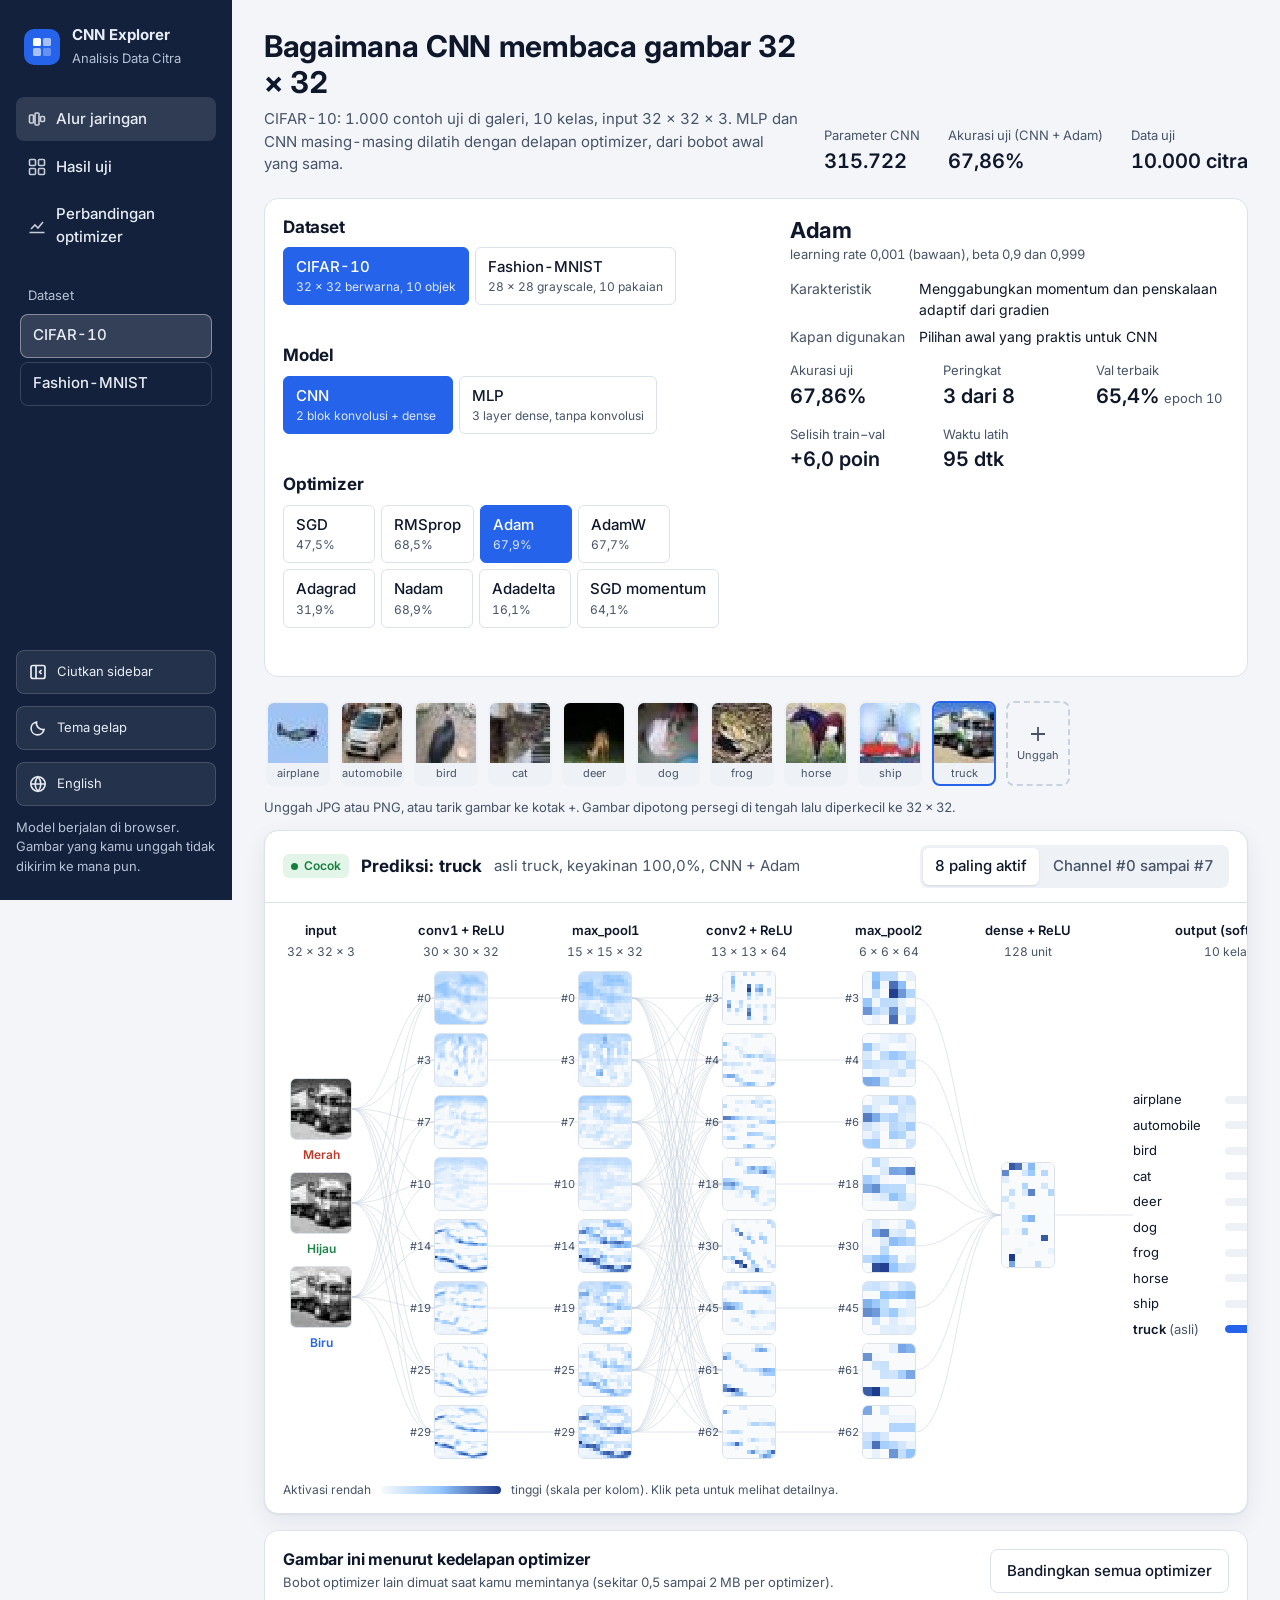
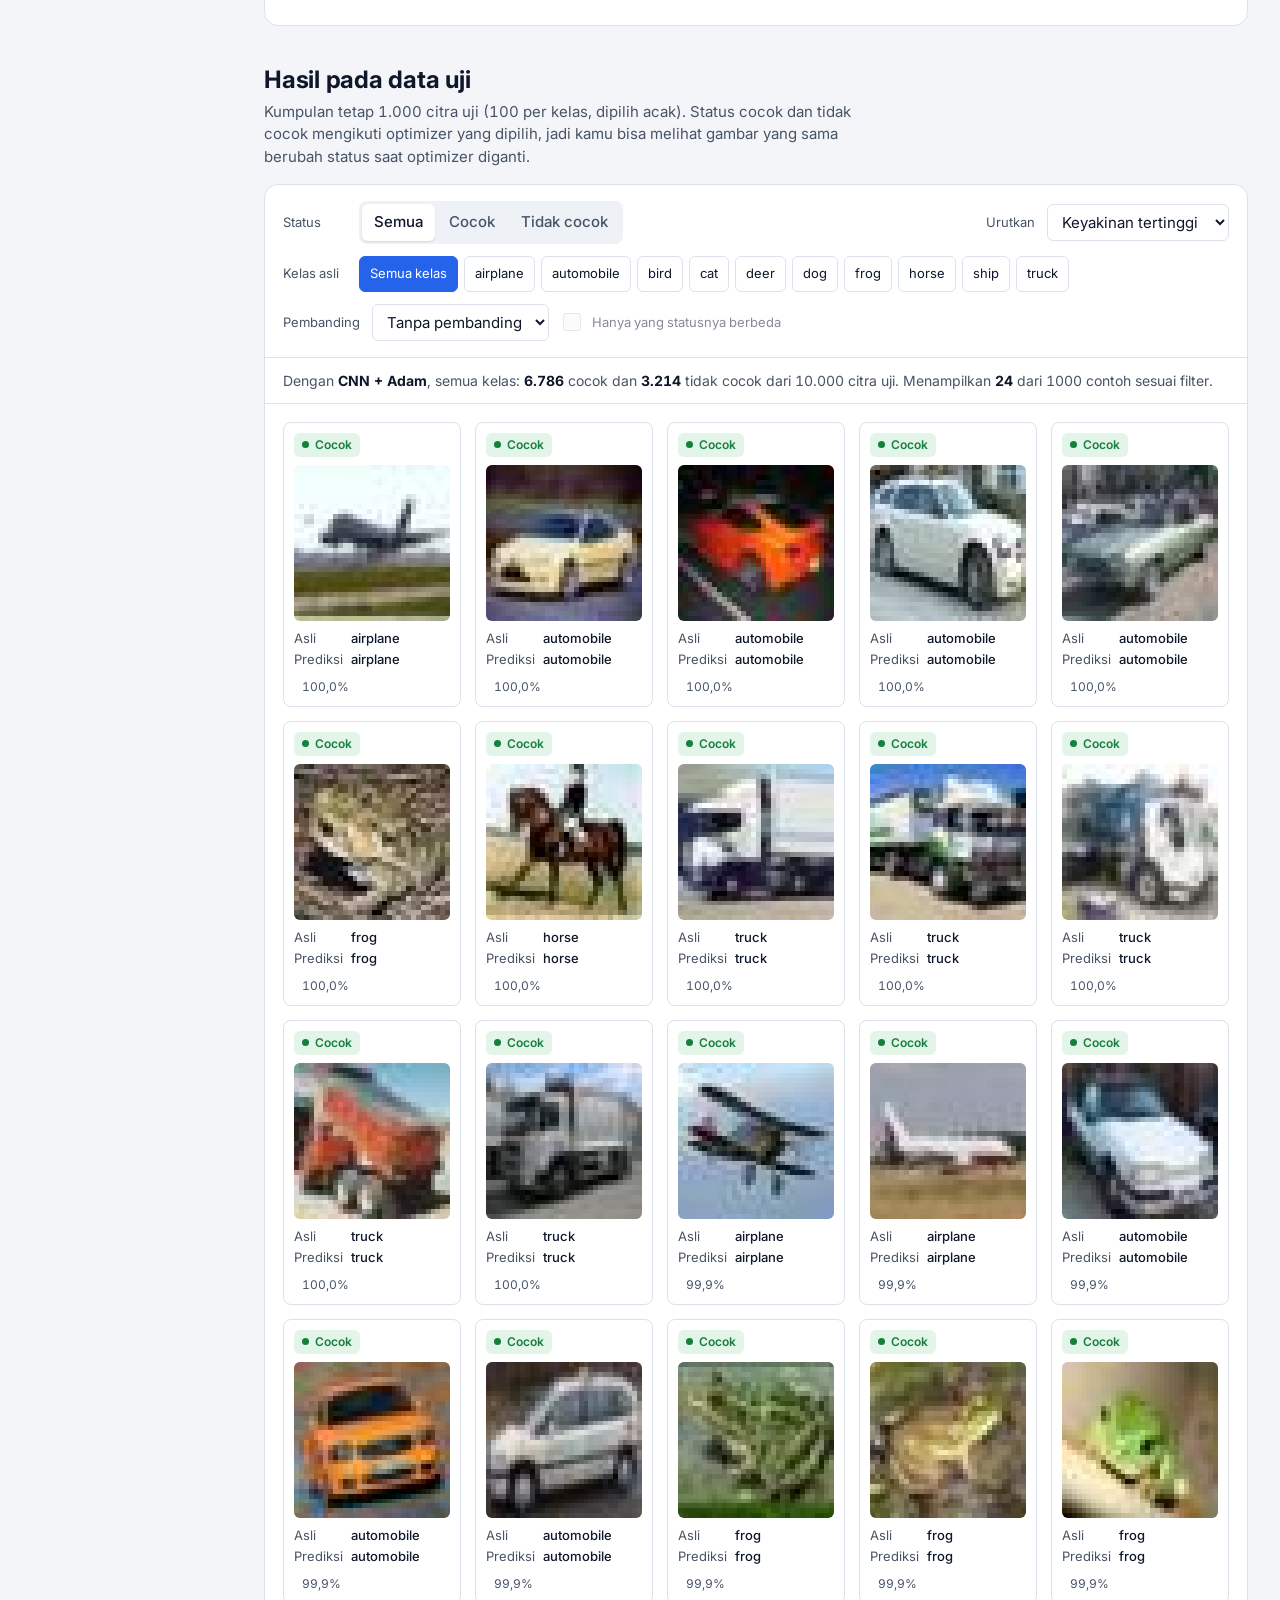
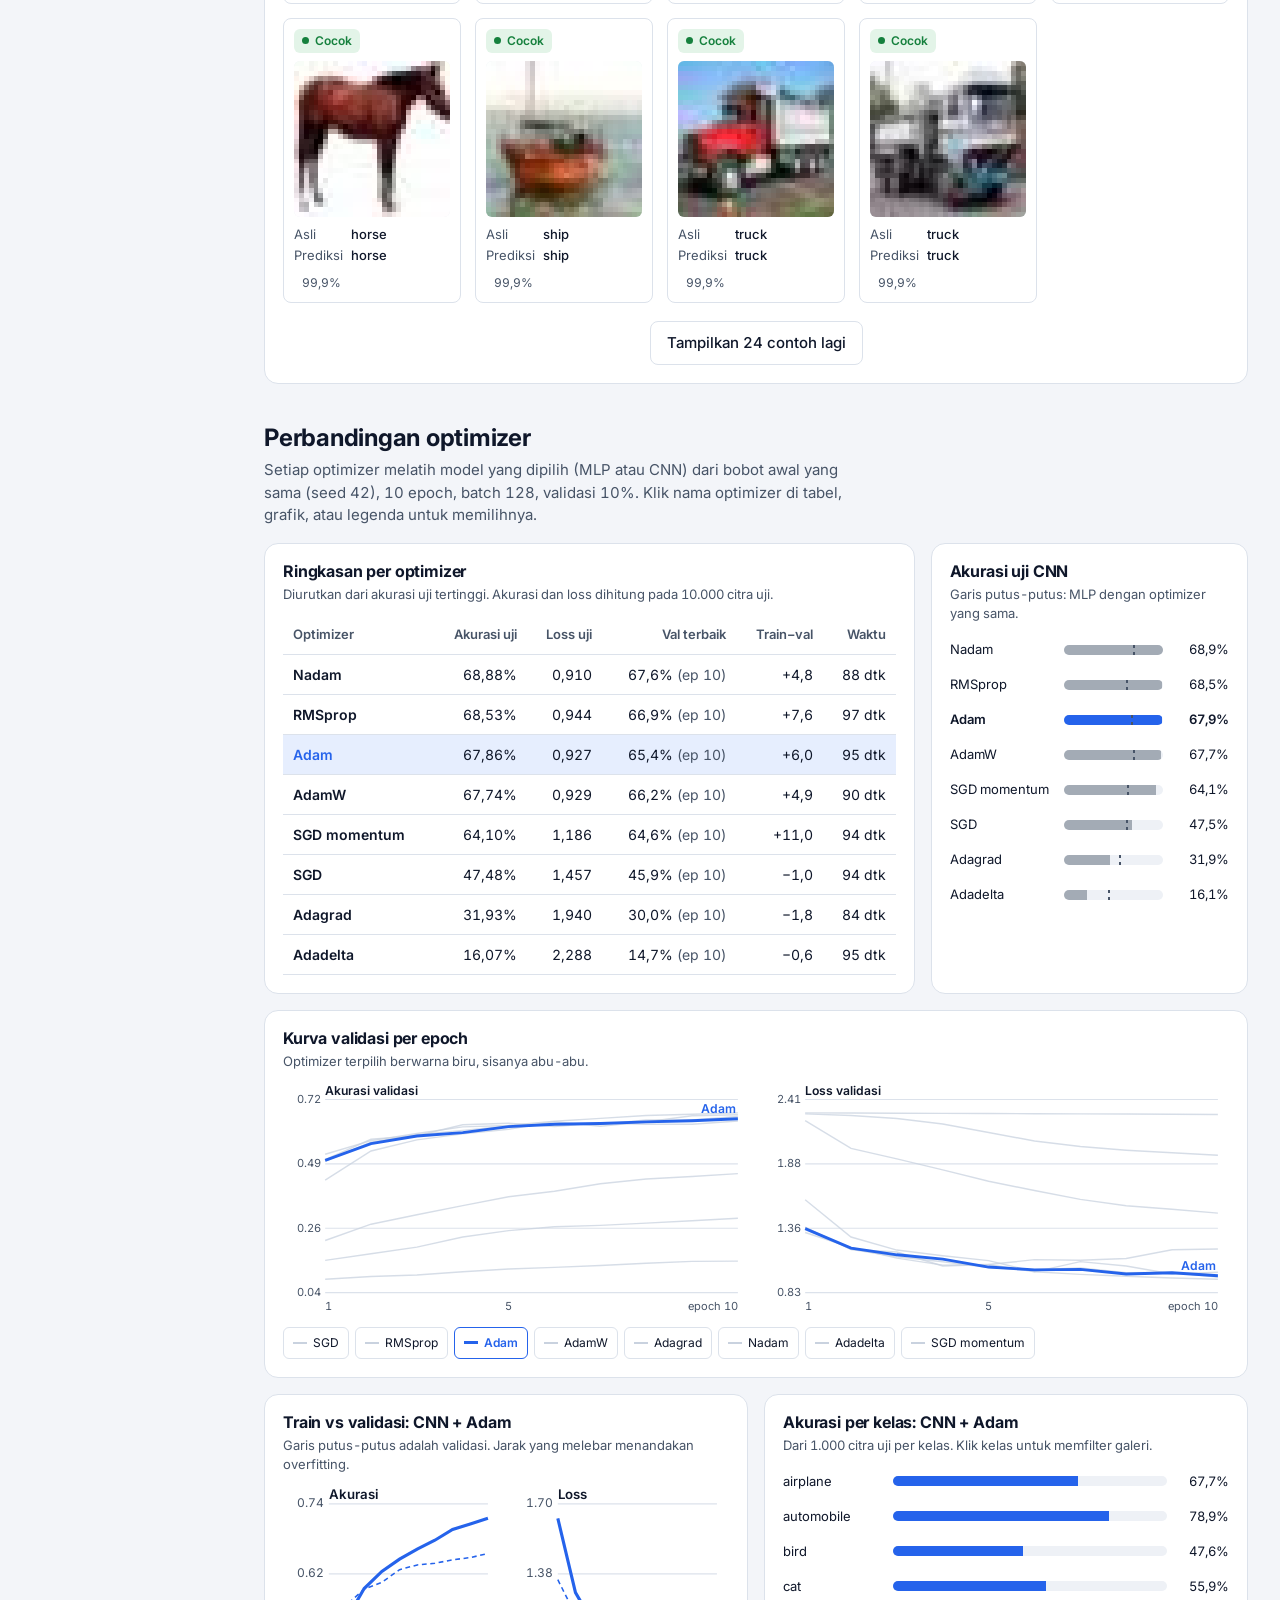
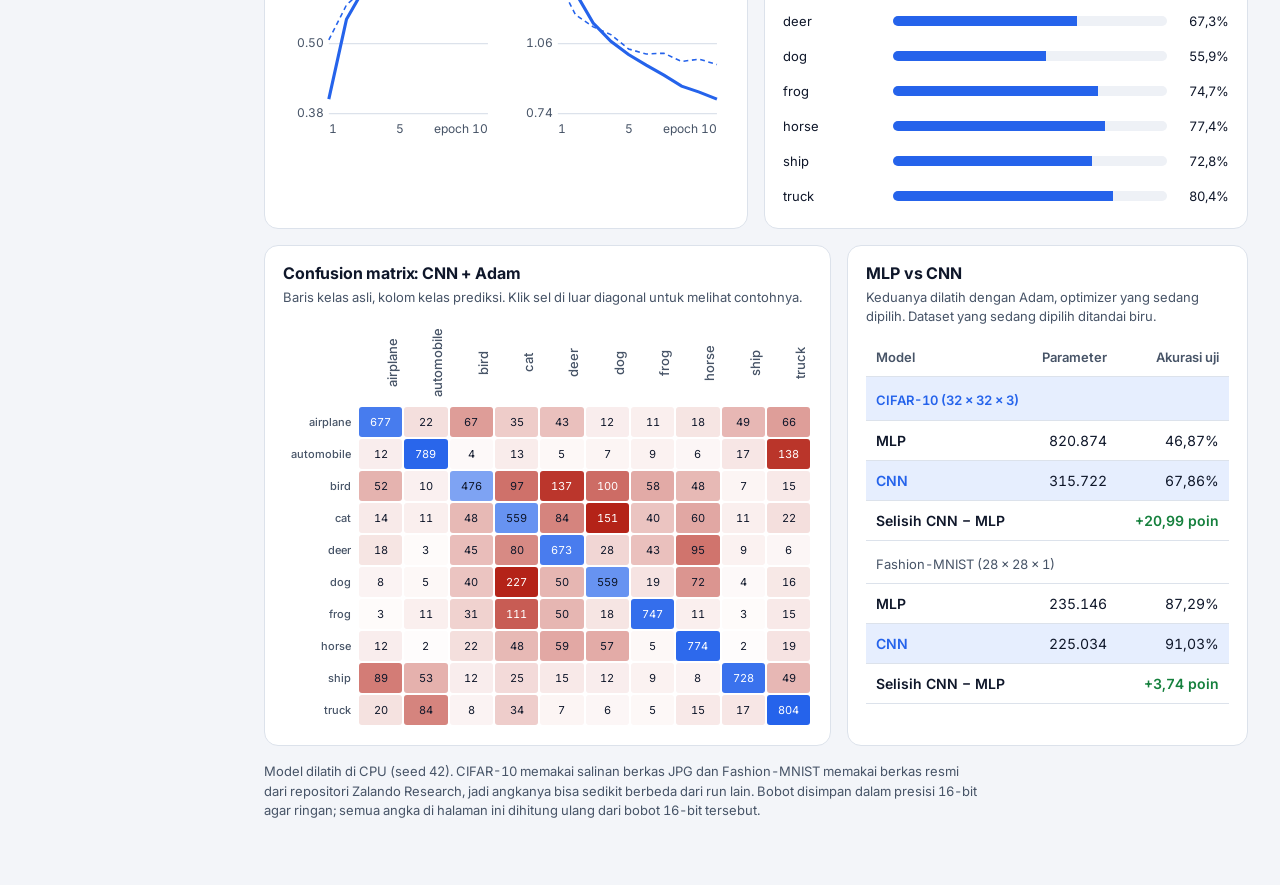
==== commit a3eb6e01: "Add MLP/CNN model switch, collapsible sidebar, and trained models" ====
--- a/dashboard/index.id.html
+++ b/dashboard/index.id.html
@@ -321,9 +321,31 @@
 .pcls button span:first-child{overflow:hidden;text-overflow:ellipsis;white-space:nowrap}
 tr.grp.sel td{color:var(--accent);font-weight:600}
 .cm thead th{white-space:nowrap;height:84px}
+.brand{position:relative}
+.brand-text{min-width:0}
+[hidden]{display:none!important}
+.rail-toggle .chev{transition:transform .2s;transform-origin:11.5px 9px}
+.app{transition:grid-template-columns .2s ease}
+@media (min-width:861px){
+.app.rail-collapsed{grid-template-columns:76px minmax(0,1fr)}
+.rail-collapsed .rail{padding:20px 12px;align-items:center}
+.rail-collapsed .brand{flex-direction:column;padding:0;gap:10px}
+.rail-collapsed .brand-text,.rail-collapsed .rail-ds,.rail-collapsed .rail-foot p{display:none}
+.rail-collapsed .rail-toggle .chev{transform:scaleX(-1)}
+.rail-collapsed .nav a{justify-content:center;padding:10px}
+.rail-collapsed .nav a,.rail-collapsed .theme-btn{width:52px}
+.rail-collapsed .theme-btn{justify-content:center;padding:10px 0}
+.rail-collapsed .lbl,.rail-collapsed #themeLbl,.rail-collapsed #railLbl,.rail-collapsed .lang-btn span{position:absolute;width:1px;height:1px;overflow:hidden;clip:rect(0 0 0 0);white-space:nowrap}
+.rail-collapsed .lang-btn{flex-direction:column;gap:2px;font-size:11px}
+.rail-collapsed .lang-short{display:inline}
+.rail-collapsed .rail-foot{align-items:center}
+}
+.flow.mlp{grid-template-columns:repeat(5,auto);min-width:860px}
+tr.sel th{color:var(--accent)}
 .span-4{grid-column:span 4}.span-8{grid-column:span 8}
 @media (max-width:1100px){.span-4,.span-8{grid-column:span 12}.optbox{grid-template-columns:1fr}}
-@media (max-width:860px){.rail-ds{display:none}.dsbtn{min-width:0;flex:1}.lang-btn span{display:none}.lang-short{display:inline}.curves2{grid-template-columns:1fr}.optbtn{min-width:0}}
+@media (prefers-reduced-motion:reduce){.app,.rail-toggle .chev{transition:none}}
+@media (max-width:860px){.rail-ds,.rail-toggle{display:none}.dsbtn{min-width:0;flex:1}.lang-btn span{display:none}.lang-short{display:inline}.curves2{grid-template-columns:1fr}.optbtn{min-width:0}}
 </style>
 </head>
 <body>
@@ -333,12 +355,12 @@
       <div class="brand-mark" aria-hidden="true">
         <svg width="20" height="20" viewBox="0 0 20 20"><rect x="1" y="1" width="8" height="8" rx="1.5" fill="#fff"/><rect x="11" y="1" width="8" height="8" rx="1.5" fill="#fff" opacity=".6"/><rect x="1" y="11" width="8" height="8" rx="1.5" fill="#fff" opacity=".6"/><rect x="11" y="11" width="8" height="8" rx="1.5" fill="#fff" opacity=".3"/></svg>
       </div>
-      <div><b>CNN Explorer</b><span>Analisis Data Citra</span></div>
+      <div class="brand-text"><b>CNN Explorer</b><span>Analisis Data Citra</span></div>
     </div>
-    <nav class="nav" aria-label="Bagian halaman">
-      <a href="#alur" class="on"><svg width="18" height="18" viewBox="0 0 18 18" fill="none" stroke="currentColor" stroke-width="1.6"><rect x="1.5" y="5" width="4" height="8" rx="1"/><rect x="7" y="3" width="4" height="12" rx="1"/><rect x="12.5" y="6.5" width="4" height="5" rx="1"/></svg>Alur jaringan</a>
-      <a href="#hasil"><svg width="18" height="18" viewBox="0 0 18 18" fill="none" stroke="currentColor" stroke-width="1.6"><rect x="1.5" y="1.5" width="6" height="6" rx="1"/><rect x="10.5" y="1.5" width="6" height="6" rx="1"/><rect x="1.5" y="10.5" width="6" height="6" rx="1"/><rect x="10.5" y="10.5" width="6" height="6" rx="1"/></svg>Hasil uji</a>
-      <a href="#training"><svg width="18" height="18" viewBox="0 0 18 18" fill="none" stroke="currentColor" stroke-width="1.6"><path d="M1.5 15.5h15M3 12l4-4 3 3 5-6"/></svg>Perbandingan optimizer</a>
+    <nav class="nav" id="railNav" aria-label="Bagian halaman">
+      <a href="#alur" class="on"><svg width="18" height="18" viewBox="0 0 18 18" fill="none" stroke="currentColor" stroke-width="1.6"><rect x="1.5" y="5" width="4" height="8" rx="1"/><rect x="7" y="3" width="4" height="12" rx="1"/><rect x="12.5" y="6.5" width="4" height="5" rx="1"/></svg><span class="lbl">Alur jaringan</span></a>
+      <a href="#hasil"><svg width="18" height="18" viewBox="0 0 18 18" fill="none" stroke="currentColor" stroke-width="1.6"><rect x="1.5" y="1.5" width="6" height="6" rx="1"/><rect x="10.5" y="1.5" width="6" height="6" rx="1"/><rect x="1.5" y="10.5" width="6" height="6" rx="1"/><rect x="10.5" y="10.5" width="6" height="6" rx="1"/></svg><span class="lbl">Hasil uji</span></a>
+      <a href="#training"><svg width="18" height="18" viewBox="0 0 18 18" fill="none" stroke="currentColor" stroke-width="1.6"><path d="M1.5 15.5h15M3 12l4-4 3 3 5-6"/></svg><span class="lbl">Perbandingan optimizer</span></a>
     </nav>
     <div class="rail-ds">
       <p id="lblDsRail">Dataset</p>
@@ -348,6 +370,10 @@
       </div>
     </div>
     <div class="rail-foot">
+      <button class="theme-btn rail-toggle" id="railBtn" type="button" aria-expanded="true" aria-controls="railNav" title="Ciutkan sidebar">
+        <svg width="18" height="18" viewBox="0 0 18 18" fill="none" stroke="currentColor" stroke-width="1.7" aria-hidden="true"><rect x="2" y="2.5" width="14" height="13" rx="2"/><path d="M7 2.5v13"/><path class="chev" d="M12.5 7l-2 2 2 2"/></svg>
+        <span id="railLbl">Ciutkan sidebar</span>
+      </button>
       <button class="theme-btn" id="themeBtn" type="button" aria-label="Ganti tema terang atau gelap">
         <svg width="18" height="18" viewBox="0 0 18 18" fill="none" stroke="currentColor" stroke-width="1.6" aria-hidden="true"><path d="M15 10.5A6.5 6.5 0 0 1 7.5 3a6.5 6.5 0 1 0 7.5 7.5Z"/></svg>
         <span id="themeLbl">Tema gelap</span>
@@ -377,6 +403,12 @@
             <button type="button" class="optbtn dsbtn" data-ds="fashion" aria-pressed="false"><span>Fashion-MNIST</span><small>28 × 28 grayscale, 10 pakaian</small></button>
           </div>
           <p class="optmsg" id="dsMsg" aria-live="polite"></p>
+          <h2 id="lblModel" style="margin-top:10px">Model</h2>
+          <div class="dslist" role="group" aria-labelledby="lblModel">
+            <button type="button" class="optbtn dsbtn" data-model="cnn" aria-pressed="true"><span>CNN</span><small>2 blok konvolusi + dense</small></button>
+            <button type="button" class="optbtn dsbtn" data-model="mlp" aria-pressed="false"><span>MLP</span><small>3 layer dense, tanpa konvolusi</small></button>
+          </div>
+          <p class="optmsg" id="mdMsg" aria-live="polite"></p>
           <h2 id="lblOpt" style="margin-top:10px">Optimizer</h2>
           <div class="optlist" role="group" aria-labelledby="lblOpt" id="optList"></div>
           <p class="optmsg" id="optMsg" aria-live="polite"></p>
@@ -394,7 +426,7 @@
       <div class="panel flow-wrap" id="flowWrap" style="margin-top:12px">
         <div class="flow-bar">
           <div class="verdict-line" id="verdict" aria-live="polite"></div>
-          <div class="seg" role="group" aria-label="Channel yang ditampilkan">
+          <div class="seg" id="chSeg" role="group" aria-label="Channel yang ditampilkan">
             <button type="button" data-ch="top" aria-pressed="true">8 paling aktif</button>
             <button type="button" data-ch="first" aria-pressed="false">Channel #0 sampai #7</button>
           </div>
@@ -409,7 +441,7 @@
         <div class="c-head">
           <div>
             <h3>Gambar ini menurut kedelapan optimizer</h3>
-            <p class="note" id="cmpNote">Bobot optimizer lain dimuat saat kamu memintanya (kurang dari 1 MB per optimizer).</p>
+            <p class="note" id="cmpNote">Bobot optimizer lain dimuat saat kamu memintanya (sekitar 0,5 sampai 2 MB per optimizer).</p>
           </div>
           <button class="btn" type="button" id="cmpBtn">Bandingkan semua optimizer</button>
         </div>
@@ -462,7 +494,7 @@
       <div class="sec-head">
         <div>
           <h2>Perbandingan optimizer</h2>
-          <p>Setiap optimizer melatih CNN yang sama dari bobot awal yang sama (seed 42), 10 epoch, batch 128, validasi 10%. Klik nama optimizer di tabel, grafik, atau legenda untuk memilihnya.</p>
+          <p>Setiap optimizer melatih model yang dipilih (MLP atau CNN) dari bobot awal yang sama (seed 42), 10 epoch, batch 128, validasi 10%. Klik nama optimizer di tabel, grafik, atau legenda untuk memilihnya.</p>
         </div>
       </div>
       <div class="train-grid">
@@ -472,8 +504,8 @@
           <div style="overflow-x:auto"><table id="optTable"></table></div>
         </div>
         <div class="panel span-4">
-          <h3>Akurasi uji</h3>
-          <p class="note">Garis putus-putus: MLP dengan Adam sebagai pembanding.</p>
+          <h3 id="accTitle">Akurasi uji</h3>
+          <p class="note" id="accNote"></p>
           <div class="bars" id="accBars"></div>
         </div>
         <div class="panel span-12">
@@ -499,7 +531,7 @@
         </div>
         <div class="panel span-5">
           <h3>MLP vs CNN</h3>
-          <p class="note">Kedua model dilatih dengan Adam. Dataset yang sedang dipilih ditandai biru.</p>
+          <p class="note" id="mvcNote"></p>
           <table id="cmpTable"></table>
         </div>
       </div>
@@ -515,15 +547,17 @@
 const tx=(o,k)=>o[LANG==="en"?k+"_en":k];
 let D, atlasCtx, CLS, SUMMARY=null;
 const DSC = {};               // dataset key -> {D, atlasCtx}
-const WCACHE = {};            // "<dataset>/<slug>" -> weights
-const wk = (slug,ds=S.ds)=>ds+"/"+slug;
-const S = {ds:"cifar10", inv:true, opt:"adam", cur:null, chMode:"top", sel:null, status:"all", cls:-1, pred:null, sort:"hi", shown:24, uploads:[], cmp:"", diff:false, cmpAll:false};
+const WCACHE = {};            // "<dataset>/<model>-<slug>" -> weights
+const wk = (slug,ds=S.ds,model=S.model)=>ds+"/"+model+"-"+slug;
+const S = {ds:"cifar10", model:"cnn", inv:true, opt:"adam", cur:null, chMode:"top", sel:null, status:"all", cls:-1, pred:null, sort:"hi", shown:24, uploads:[], cmp:"", diff:false, cmpAll:false};
 const $ = s=>document.querySelector(s);
 const nf = (v,d=0)=>v.toLocaleString(LOCALE,{minimumFractionDigits:d,maximumFractionDigits:d});
 const pct = (v,d=1)=>nf(v*100,d)+"%";
 const css = n=>getComputedStyle(document.documentElement).getPropertyValue(n).trim();
 const hex = h=>{h=h.replace("#","");return [0,2,4].map(i=>parseInt(h.slice(i,i+2),16));};
-const O = slug=>D.opts.find(o=>o.slug===slug);
+const OPTS = ()=>D.models[S.model].opts;
+const MODEL = ()=>S.model.toUpperCase();
+const O = slug=>{const o=OPTS().find(o=>o.slug===slug);return o&&{...D.meta[slug],...o};};
 const optOf = ()=>O(S.opt);
 
 function f16(b64){const s=atob(b64),u=new Uint8Array(s.length);for(let i=0;i<s.length;i++)u[i]=s.charCodeAt(i);
@@ -531,10 +565,11 @@
   for(let i=0;i<h.length;i++){const x=h[i],sg=x&0x8000?-1:1,e=(x>>10)&31,f=x&1023;
     o[i]=e===0?sg*f*Math.pow(2,-24):e===31?(f?NaN:sg*Infinity):sg*(1+f/1024)*Math.pow(2,e-15);}
   return o;}
-async function loadW(slug,ds=S.ds){
-  const key=wk(slug,ds);if(WCACHE[key])return WCACHE[key];
-  const r=await fetch(`data/${ds}/w-${slug}.json`);if(!r.ok)throw new Error(r.status);const j=await r.json(),W={};
-  for(const k in j.weights){const L=j.weights[k];W[k]={w:f16(L.w),b:f16(L.b),shape:L.shape};}
+async function loadW(slug,ds=S.ds,model=S.model){
+  const key=wk(slug,ds,model);if(WCACHE[key])return WCACHE[key];
+  const r=await fetch(`data/${ds}/w-${model}-${slug}.json`);if(!r.ok)throw new Error(r.status);const j=await r.json();
+  const L=j.layers.map(l=>({kind:l.kind,w:f16(l.w),b:f16(l.b),shape:l.shape}));
+  const W=model==="cnn"?{model,conv1:L[0],conv2:L[1],dense:L[2],output:L[3]}:{model,h1:L[0],h2:L[1],output:L[2]};
   W.ref=j.ref;WCACHE[key]=W;return W;}
 async function loadDS(ds){
   if(DSC[ds])return DSC[ds];
@@ -562,12 +597,14 @@
   for(let i=0;i<I;i++){const v=x[i];if(v===0)continue;const r=i*O2;for(let o=0;o<O2;o++)y[o]+=v*L.w[r+o];}
   if(relu)for(let o=0;o<O2;o++)if(y[o]<0)y[o]=0;return y;}
 function forward(px,W,full=true){
-  const g=G(),inp={d:px,h:g.H,w:g.H,c:g.C};
-  const c1=conv(px,g.H,g.H,g.C,W.conv1),p1=pool(c1),c2=conv(p1.d,p1.h,p1.w,32,W.conv2),p2=pool(c2);
-  const h=dense(p2.d,W.dense,true),z=dense(h,W.output,false);
+  const g=G(),inp={d:px,h:g.H,w:g.H,c:g.C};let z,out;
+  if(W.model==="mlp"){   // Flatten keeps the channels-last order, so the pixel array is already the flattened vector
+    const h1=dense(px,W.h1,true),h2=dense(h1,W.h2,true);z=dense(h2,W.output,false);out={model:"mlp",inp,flat:px,h1,h2};}
+  else{const c1=conv(px,g.H,g.H,g.C,W.conv1),p1=pool(c1),c2=conv(p1.d,p1.h,p1.w,32,W.conv2),p2=pool(c2);
+    const h=dense(p2.d,W.dense,true);z=dense(h,W.output,false);out={model:"cnn",inp,c1,p1,c2,p2,h};}
   const m=Math.max(...z),e=z.map(v=>Math.exp(v-m)),s=e.reduce((a,b)=>a+b,0);
   const prob=Array.from(e,v=>v/s);
-  return full?{inp,c1,p1,c2,p2,h,prob}:{prob};}
+  return full?{...out,prob}:{prob};}
 
 /* ---------- drawing ---------- */
 function ramp(t){const a=hex(css("--map0")),b=hex(css("--map1")),c=hex(css("--map2"));
@@ -598,15 +635,15 @@
 /* ---------- optimizer control ---------- */
 function bestVal(o){const v=o.hist.val_accuracy,m=Math.max(...v);return [m,v.indexOf(m)+1];}
 function buildOptList(){const L=$("#optList");L.innerHTML="";
-  D.opts.forEach(o=>{const b=document.createElement("button");b.type="button";b.className="optbtn";b.dataset.slug=o.slug;
+  OPTS().forEach(o=>{const b=document.createElement("button");b.type="button";b.className="optbtn";b.dataset.slug=o.slug;
     b.setAttribute("aria-pressed",o.slug===S.opt?"true":"false");
     b.setAttribute("aria-label",`${o.name}, akurasi uji ${pct(o.acc)}`);
     b.innerHTML=`<span>${o.name}</span><small>${pct(o.acc)}</small>`;b.onclick=()=>setOpt(o.slug);L.append(b);});}
 function renderOptInfo(){const o=optOf(),[bv,be]=bestVal(o),gap=o.hist.accuracy.at(-1)-o.hist.val_accuracy.at(-1);
-  const rank=[...D.opts].sort((a,b)=>b.acc-a.acc).findIndex(x=>x.slug===o.slug)+1;
+  const rank=[...OPTS()].sort((a,b)=>b.acc-a.acc).findIndex(x=>x.slug===o.slug)+1;
   $("#optInfo").innerHTML=`<h3>${o.name}</h3><p class="cfg">${tx(o,"cfg")}</p>
    <dl><dt>Karakteristik</dt><dd>${tx(o,"ch")}</dd><dt>Kapan digunakan</dt><dd>${tx(o,"use")}</dd></dl>
-   <div class="optstats"><div>Akurasi uji<b>${pct(o.acc,2)}</b></div><div>Peringkat<b>${rank} dari ${D.opts.length}</b></div>
+   <div class="optstats"><div>Akurasi uji<b>${pct(o.acc,2)}</b></div><div>Peringkat<b>${rank} dari ${OPTS().length}</b></div>
    <div>Val terbaik<b>${pct(bv)} <span style="font-size:13px;color:var(--muted);font-weight:400">epoch ${be}</span></b></div>
    <div>Selisih train−val<b>${gap>=0?"+":"−"}${nf(Math.abs(gap)*100,1)} poin</b></div><div>Waktu latih<b>${nf(o.time,0)} dtk</b></div></div>`;}
 let optSeq=0;
@@ -623,7 +660,7 @@
   if(S.cur){S.cur.res=forward(curPx(),WCACHE[wk(slug)]);if(S.sel)closeDetail();renderFlow();renderCompare();}
 }
 function renderFacts(){const o=optOf();
-  $("#facts").innerHTML=`<div><dt>Parameter</dt><dd>${nf(D.params)}</dd></div><div><dt>Akurasi uji (${o.name})</dt><dd>${pct(o.acc,2)}</dd></div><div><dt>Data uji</dt><dd>10.000 citra</dd></div>`;}
+  $("#facts").innerHTML=`<div><dt>Parameter ${MODEL()}</dt><dd>${nf(D.models[S.model].params)}</dd></div><div><dt>Akurasi uji (${MODEL()} + ${o.name})</dt><dd>${pct(o.acc,2)}</dd></div><div><dt>Data uji</dt><dd>10.000 citra</dd></div>`;}
 
 /* ---------- strip ---------- */
 function buildStrip(){const st=$("#strip");st.innerHTML="";
@@ -667,14 +704,13 @@
 function maxOf(t,chs){let m=0;for(const c of chs)for(let i=c;i<t.d.length;i+=t.c)if(t.d[i]>m)m=t.d[i];return m;}
 const dims=t=>`${t.h} × ${t.w} × ${t.c}`;
 function renderFlow(){if(!S.cur)return;const r=S.cur.res,fl=$("#flow");fl.innerHTML="";
-  const ch1=pickCh(r.c1),ch2=pickCh(r.c2);
-  const cols=[
-    {key:"inp",t:r.inp,name:"input",sub:dims(r.inp),chs:[...Array(r.inp.c).keys()],gray:true},
+  const cnn=r.model==="cnn";$("#chSeg").hidden=!cnn;fl.classList.toggle("mlp",!cnn);
+  const cols=[{key:"inp",t:r.inp,name:"input",sub:dims(r.inp),chs:[...Array(r.inp.c).keys()],gray:true}];
+  if(cnn){const ch1=pickCh(r.c1),ch2=pickCh(r.c2);cols.push(
     {key:"c1",t:r.c1,name:"conv1 + ReLU",sub:dims(r.c1),chs:ch1},
     {key:"p1",t:r.p1,name:"max_pool1",sub:dims(r.p1),chs:ch1},
     {key:"c2",t:r.c2,name:"conv2 + ReLU",sub:dims(r.c2),chs:ch2},
-    {key:"p2",t:r.p2,name:"max_pool2",sub:dims(r.p2),chs:ch2},
-  ];
+    {key:"p2",t:r.p2,name:"max_pool2",sub:dims(r.p2),chs:ch2});}
   const svg=document.createElementNS("http://www.w3.org/2000/svg","svg");svg.setAttribute("class","links");svg.setAttribute("aria-hidden","true");fl.append(svg);
   const colEls=[];const dark=document.documentElement.dataset.theme==="dark";
   cols.forEach(col=>{const el=document.createElement("div");el.className="col";
@@ -690,13 +726,17 @@
       if(col.gray){const t=document.createElement("div");t.className="chan";
         t.style.color=G().C===1?"var(--muted)":(dark?["#FF8A7A","#4ADE80","#6EA0FF"]:["#C0392B","#1E8449","#2563EB"])[c];t.textContent=CHN_CAP()[c];maps.append(t);}});
     el.append(maps);fl.append(el);colEls.push(el);});
-  const de=document.createElement("div");de.className="col dense";
+  if(cnn){const de=document.createElement("div");de.className="col dense";
   de.innerHTML=`<div class="col-h"><b>dense + ReLU</b><small>128 unit</small></div>`;
   const dm=document.createElement("div");dm.className="maps";const db=document.createElement("button");db.type="button";db.className="map";db.dataset.col="dense";
   db.setAttribute("aria-label","Dense 128 unit. Buka detail");const dc=document.createElement("canvas");
   const dmax=Math.max(...r.h);paint(dc,r.h,8,16,dmax,"ramp");db.append(dc);db.onclick=()=>openDense(dmax);
   db.onmouseenter=db.onfocus=()=>hot(db,true);db.onmouseleave=db.onblur=()=>hot(db,false);
-  dm.append(db);de.append(dm);fl.append(de);colEls.push(de);
+  dm.append(db);de.append(dm);fl.append(de);colEls.push(de);}
+  else{const n=r.flat.length,H=G().H;
+    colEls.push(vecCol(fl,"flat","flatten",`${nf(n)} nilai`,r.flat,H,n/H,"Flatten. Buka detail"));
+    colEls.push(vecCol(fl,"h1","dense1 + ReLU","256 unit",r.h1,16,16,"Dense1 256 unit. Buka detail"));
+    colEls.push(vecCol(fl,"h2","dense2 + ReLU","128 unit",r.h2,8,16,"Dense2 128 unit. Buka detail"));}
   const oe=document.createElement("div");oe.className="col";
   oe.innerHTML=`<div class="col-h"><b>output (softmax)</b><small>10 kelas</small></div>`;
   const om=document.createElement("div");om.className="out";
@@ -704,14 +744,22 @@
   r.prob.forEach((p,i)=>{const row=document.createElement("div");row.className="out-row"+(i===top?" top":"")+(i===S.cur.truth?" truth":"");
     row.innerHTML=`<span>${CLS[i]}</span><span class="bar"><i style="width:${(p*100).toFixed(1)}%"></i></span><em>${pct(p)}</em>`;om.append(row);});
   oe.append(om);fl.append(oe);colEls.push(oe);
-  const v=$("#verdict"),on=optOf().name;
-  if(S.cur.truth===null)v.innerHTML=`<span class="tab unk">Label asli tidak diketahui</span><strong>Prediksi: ${CLS[top]}</strong><span style="color:var(--muted)">keyakinan ${pct(r.prob[top])}, optimizer ${on}</span>`;
-  else{const ok=top===S.cur.truth;v.innerHTML=`<span class="tab ${ok?"ok":"bad"}">${ok?"Cocok":"Tidak cocok"}</span><strong>Prediksi: ${CLS[top]}</strong><span style="color:var(--muted)">asli ${CLS[S.cur.truth]}, keyakinan ${pct(r.prob[top])}, optimizer ${on}</span>`;}
-  flowState={colEls};requestAnimationFrame(drawLinks);}
+  const v=$("#verdict"),on=MODEL()+" + "+optOf().name;
+  if(S.cur.truth===null)v.innerHTML=`<span class="tab unk">Label asli tidak diketahui</span><strong>Prediksi: ${CLS[top]}</strong><span style="color:var(--muted)">keyakinan ${pct(r.prob[top])}, ${on}</span>`;
+  else{const ok=top===S.cur.truth;v.innerHTML=`<span class="tab ${ok?"ok":"bad"}">${ok?"Cocok":"Tidak cocok"}</span><strong>Prediksi: ${CLS[top]}</strong><span style="color:var(--muted)">asli ${CLS[S.cur.truth]}, keyakinan ${pct(r.prob[top])}, ${on}</span>`;}
+  flowState={colEls,cnn};requestAnimationFrame(drawLinks);}
+/* one column holding a single vector (MLP layers, flatten), drawn as a small grid */
+function vecCol(fl,key,name,sub,vals,gw,gh,label){const el=document.createElement("div");el.className="col dense";
+  el.innerHTML=`<div class="col-h"><b>${name}</b><small>${sub}</small></div>`;
+  const m=document.createElement("div");m.className="maps";const b=document.createElement("button");b.type="button";b.className="map";b.dataset.col=key;
+  b.setAttribute("aria-label",label);const cv=document.createElement("canvas");let mx=0;for(const v of vals)if(v>mx)mx=v;
+  paint(cv,vals,gw,gh,mx,key==="flat"?"gray":"ramp");cv.style.width="52px";cv.style.height=Math.round(52*gh/gw)+"px";b.append(cv);
+  b.onclick=()=>openVec(key,mx);b.onmouseenter=b.onfocus=()=>hot(b,true);b.onmouseleave=b.onblur=()=>hot(b,false);
+  m.append(b);el.append(m);fl.append(el);return el;}
 function drawLinks(){if(!flowState)return;const fl=$("#flow"),svg=fl.querySelector("svg.links");if(!svg)return;const fr=fl.getBoundingClientRect();
   svg.innerHTML="";const pts=el=>[...el.querySelectorAll(".maps > .map, .out")].map(m=>{const b=m.getBoundingClientRect();return {el:m,l:b.left-fr.left,r:b.right-fr.left,y:b.top-fr.top+b.height/2};});
   const C=flowState.colEls.map(pts);
-  for(let k=0;k<C.length-1;k++){const A=C[k],B=C[k+1],one=(k===1||k===3);
+  for(let k=0;k<C.length-1;k++){const A=C[k],B=C[k+1],one=flowState.cnn&&(k===1||k===3);
     A.forEach((a,ai)=>B.forEach((b,bi)=>{if(one&&ai!==bi)return;
       const p=document.createElementNS("http://www.w3.org/2000/svg","path"),mx=(a.r+b.l)/2;
       p.setAttribute("d",`M${a.r} ${a.y}C${mx} ${a.y} ${mx} ${b.y} ${b.l} ${b.y}`);p._a=a.el;p._b=b.el;svg.append(p);}));}}
@@ -752,19 +800,40 @@
    <button class="icon-btn" type="button" id="dClose" aria-label="Tutup detail">${closeSvg}</button></div>
    <div class="stats"><div>Unit aktif (&gt; 0)<b>${act} dari 128</b></div><div>Maksimum<b>${nf(mx,3)}</b></div></div></div>`;
   paint(d.querySelector("canvas"),r.h,8,16,mx,"ramp");d.querySelector("#dClose").onclick=closeDetail;}
+function openVec(key,mx){const r=S.cur.res,W=WCACHE[wk(S.opt)],d=$("#detail");d.hidden=false;S.sel={col:key};
+  document.querySelectorAll(".map[aria-pressed]").forEach(b=>b.setAttribute("aria-pressed",b.dataset.col===key?"true":"false"));
+  const g=G(),n=r.flat.length,vals=key==="flat"?r.flat:key==="h1"?r.h1:r.h2,[gw,gh]=key==="flat"?[g.H,n/g.H]:key==="h1"?[16,16]:[8,16];
+  const act=vals.filter(v=>v>0).length,run=MODEL()+" + "+optOf().name;
+  const T={flat:[`flatten, ${nf(n)} nilai`,`Gambar ${g.H} × ${g.H} × ${g.C} diratakan menjadi satu vektor berisi ${nf(n)} angka. Mulai di sini posisi piksel tidak lagi diperhatikan: piksel yang bersebelahan diperlakukan sama seperti piksel yang berjauhan. Inilah perbedaan utama MLP dengan CNN.`],
+    h1:[`dense1 + ReLU, 256 unit (${run})`,`Setiap unit menerima ke-${nf(n)} nilai input (${nf(n)} × 256 + 256 = ${nf(n*256+256)} parameter, layer terbesar di MLP ini). Ditampilkan sebagai grid 16 × 16.`],
+    h2:[`dense2 + ReLU, 128 unit (${run})`,`Setiap unit menerima 256 nilai dari dense1 (256 × 128 + 128 = 32.896 parameter). Ditampilkan sebagai grid 8 × 16.`]}[key];
+  const big=Math.round(208*gh/gw)>320?[Math.round(320*gw/gh),320]:[208,Math.round(208*gh/gw)];
+  d.innerHTML=`<div class="detail-big"><canvas style="width:${big[0]}px;height:${big[1]}px"></canvas></div><div>
+   <div class="d-head"><div><h3>${T[0]}</h3><p>${T[1]}</p></div>
+   <button class="icon-btn" type="button" id="dClose" aria-label="Tutup detail">${closeSvg}</button></div>
+   <div class="stats">${key==="flat"?"":`<div>Unit aktif (&gt; 0)<b>${act} dari ${vals.length}</b></div>`}<div>Maksimum<b>${nf(mx,3)}</b></div></div><div id="kwrap"></div></div>`;
+  paint(d.querySelector("canvas"),vals,gw,gh,mx,key==="flat"?"gray":"ramp");
+  if(key==="h1"){let u=0;for(let i=1;i<vals.length;i++)if(vals[i]>vals[u])u=i;
+    const kw=d.querySelector("#kwrap"),C=g.C,H=g.H;let km=0;for(let i=0;i<n;i++)km=Math.max(km,Math.abs(W.h1.w[i*256+u]));
+    kw.innerHTML=`<p style="margin:0 0 6px;font-size:13px">Bobot masuk unit #${u}, unit paling aktif untuk gambar ini, disusun kembali ke bentuk gambar. Merah negatif, biru positif: ini pola yang "dicari" unit tersebut di seluruh gambar sekaligus.</p><div class="kernels"></div>`;
+    const kk=kw.querySelector(".kernels");
+    for(let c=0;c<C;c++){const v=new Float32Array(H*H);for(let p=0;p<H*H;p++)v[p]=W.h1.w[(p*C+c)*256+u];
+      const k=document.createElement("div");k.className="kern";const cv=document.createElement("canvas");paintDiv(cv,v,H,H,km);cv.style.width="96px";cv.style.height="96px";
+      const lab=document.createElement("span");lab.textContent=CHN()[c];k.append(cv,lab);kk.append(k);}}
+  d.querySelector("#dClose").onclick=closeDetail;}
 function closeDetail(){$("#detail").hidden=true;S.sel=null;document.querySelectorAll(".map[aria-pressed]").forEach(b=>b.setAttribute("aria-pressed","false"));}
 document.addEventListener("keydown",e=>{if(e.key==="Escape"&&!$("#detail").hidden)closeDetail();});
 
 /* ---------- compare all optimizers for current image ---------- */
 async function loadAll(){const b=$("#cmpBtn");b.disabled=true;b.textContent="Memuat bobot…";$("#cmpNote").textContent="Memuat bobot kedelapan optimizer…";
-  const ds=S.ds,res=await Promise.allSettled(D.opts.map(o=>loadW(o.slug,ds)));if(ds!==S.ds){b.disabled=false;return;}const fail=res.filter(r=>r.status==="rejected").length;
+  const ds=S.ds,md=S.model,res=await Promise.allSettled(OPTS().map(o=>loadW(o.slug,ds,md)));if(ds!==S.ds||md!==S.model){b.disabled=false;return;}const fail=res.filter(r=>r.status==="rejected").length;
   S.cmpAll=true;b.disabled=false;
   if(fail){b.textContent="Coba muat ulang";$("#cmpNote").textContent=`${fail} optimizer gagal dimuat. Tekan tombol untuk mencoba lagi.`;}
   else{b.hidden=true;$("#cmpNote").textContent="Klik salah satu kartu untuk memakai optimizer itu di seluruh dashboard.";}
   renderCompare();}
 function renderCompare(){const box=$("#crows");if(!S.cmpAll||!S.cur){box.innerHTML="";return;}
   const px=curPx();box.innerHTML="";
-  D.opts.forEach(o=>{const W=WCACHE[wk(o.slug)];const b=document.createElement("button");b.type="button";b.className="crow";
+  OPTS().forEach(o=>{const W=WCACHE[wk(o.slug)];const b=document.createElement("button");b.type="button";b.className="crow";
     b.setAttribute("aria-pressed",o.slug===S.opt?"true":"false");
     if(!W){b.disabled=true;b.innerHTML=`<div class="r1"><b>${o.name}</b></div><span class="p">Bobot belum termuat</span>`;box.append(b);return;}
     const p=forward(px,W,false).prob,top=p.indexOf(Math.max(...p));
@@ -781,7 +850,7 @@
 function buildFilters(){buildClassChips();
   $("#fStatus").querySelectorAll("button").forEach(b=>b.onclick=()=>{S.status=b.dataset.v;S.shown=24;syncFilters();renderGallery();});
   $("#fSort").onchange=e=>{S.sort=e.target.value;renderGallery();};
-  const fc2=$("#fCmp");D.opts.forEach(o=>{const op=document.createElement("option");op.value=o.slug;op.textContent=o.name;fc2.append(op);});
+  const fc2=$("#fCmp");OPTS().forEach(o=>{const op=document.createElement("option");op.value=o.slug;op.textContent=o.name;fc2.append(op);});
   fc2.onchange=e=>{S.cmp=e.target.value;if(!S.cmp){S.diff=false;$("#fDiff").checked=false;}
     $("#fDiff").disabled=!S.cmp;$("#diffWrap").setAttribute("aria-disabled",S.cmp?"false":"true");S.shown=24;renderGallery();};
   $("#fDiff").onchange=e=>{S.diff=e.target.checked;S.shown=24;renderGallery();};
@@ -798,7 +867,7 @@
   const who=S.cls<0?"Semua kelas":`Kelas <b>${CLS[S.cls]}</b>`;
   const extra=S.pred!=null?` Hanya yang diprediksi <b>${CLS[S.pred]}</b>. <button class="chip" type="button" id="clrPred">Hapus filter prediksi</button>`:"";
   const cmpTxt=S.cmp&&!c2?` Pembanding sama dengan optimizer terpilih, jadi tidak ditampilkan.`:c2&&S.diff?` Hanya gambar yang statusnya berbeda antara <b>${o.name}</b> dan <b>${c2.name}</b>.`:"";
-  $("#summary").innerHTML=`Dengan <b>${o.name}</b>, ${who.charAt(0).toLowerCase()+who.slice(1)}: <b>${nf(ok)}</b> cocok dan <b>${nf(tot-ok)}</b> tidak cocok dari ${nf(tot)} citra uji. Menampilkan <b>${Math.min(S.shown,L.length)}</b> dari ${L.length} contoh sesuai filter.${cmpTxt}${extra}`;
+  $("#summary").innerHTML=`Dengan <b>${MODEL()} + ${o.name}</b>, ${who.charAt(0).toLowerCase()+who.slice(1)}: <b>${nf(ok)}</b> cocok dan <b>${nf(tot-ok)}</b> tidak cocok dari ${nf(tot)} citra uji. Menampilkan <b>${Math.min(S.shown,L.length)}</b> dari ${L.length} contoh sesuai filter.${cmpTxt}${extra}`;
   const cp=$("#clrPred");if(cp)cp.onclick=()=>{S.pred=null;renderGallery();};
   const g=$("#grid");g.innerHTML="";
   if(!L.length){g.innerHTML=`<div class="empty" style="grid-column:1/-1">Tidak ada contoh untuk kombinasi filter ini. Ganti status, kelas, atau pembanding.</div>`;$("#more").innerHTML="";return;}
@@ -827,7 +896,7 @@
     s+=`<polyline fill="none" stroke="${x.color}" stroke-width="${x.sel?2.6:1.3}" ${x.dash?'stroke-dasharray="4 3"':""} opacity="${x.sel||x.solid?1:.75}" points="${x.v.map((v,i)=>X(i)+","+Y(v)).join(" ")}"/>`;
     if(x.label){const lv=x.v.at(-1);s+=`<text x="${w-12}" y="${Y(lv)-5}" text-anchor="end" style="fill:${x.color};font-size:11px;font-weight:600">${x.label}</text>`;}});
   return s+"</svg>";}
-function renderTraining(){const o=optOf(),sorted=[...D.opts].sort((a,b)=>b.acc-a.acc);
+function renderTraining(){const o=optOf(),sorted=[...OPTS()].sort((a,b)=>b.acc-a.acc);
   // summary table
   let t=`<thead><tr><th scope="col">Optimizer</th><th scope="col">Akurasi uji</th><th scope="col">Loss uji</th><th scope="col">Val terbaik</th><th scope="col">Train−val</th><th scope="col">Waktu</th></tr></thead><tbody>`;
   sorted.forEach(x=>{const [bv,be]=bestVal(x),gap=x.hist.accuracy.at(-1)-x.hist.val_accuracy.at(-1);
@@ -836,33 +905,36 @@
   $("#optTable").innerHTML=t+"</tbody>";
   $("#optTable").querySelectorAll("tr.click").forEach(r=>r.onclick=e=>{setOpt(r.dataset.slug);});
   // accuracy bars
-  const bx=$("#accBars");bx.innerHTML="";const mx=Math.max(...D.opts.map(x=>x.acc));
+  const other=S.model==="cnn"?"mlp":"cnn",oth=s=>D.models[other].opts.find(x=>x.slug===s).acc;
+  $("#accNote").textContent=`Garis putus-putus: ${other.toUpperCase()} dengan optimizer yang sama.`;
+  $("#accTitle").textContent=`Akurasi uji ${MODEL()}`;
+  const bx=$("#accBars");bx.innerHTML="";const mx=Math.max(...OPTS().map(x=>x.acc),...D.models[other].opts.map(x=>x.acc));
   sorted.forEach(x=>{const b=document.createElement("button");b.type="button";b.setAttribute("aria-pressed",x.slug===S.opt?"true":"false");
     b.setAttribute("aria-label",`${x.name} akurasi uji ${pct(x.acc)}. Pilih optimizer ini`);
-    b.innerHTML=`<span>${x.name}</span><span class="bar" style="position:relative"><i style="width:${x.acc/mx*100}%"></i><span style="position:absolute;top:-3px;bottom:-3px;left:${D.mlp.acc/mx*100}%;border-left:2px dashed var(--muted)"></span></span><em>${pct(x.acc)}</em>`;
+    b.innerHTML=`<span>${x.name}</span><span class="bar" style="position:relative"><i style="width:${x.acc/mx*100}%"></i><span style="position:absolute;top:-3px;bottom:-3px;left:${Math.min(100,oth(x.slug)/mx*100)}%;border-left:2px dashed var(--muted)"></span></span><em>${pct(x.acc)}</em>`;
     b.onclick=()=>setOpt(x.slug);bx.append(b);});
-  bx.insertAdjacentHTML("beforeend",`<p class="note" style="margin:6px 0 0">MLP (Adam): ${pct(D.mlp.acc)}</p>`);
+
   // overlay curves
   const acc=css("--accent"),grey=css("--link");
-  const ser=k=>D.opts.map(x=>({v:x.hist[k],sel:x.slug===S.opt,color:x.slug===S.opt?acc:grey,label:x.slug===S.opt?x.name:""}));
+  const ser=k=>OPTS().map(x=>({v:x.hist[k],sel:x.slug===S.opt,color:x.slug===S.opt?acc:grey,label:x.slug===S.opt?x.name:""}));
   $("#curves").innerHTML=lineChart(ser("val_accuracy"),"Akurasi validasi")+lineChart(ser("val_loss"),"Loss validasi");
   const ok=$("#okey");ok.innerHTML="";
-  D.opts.forEach(x=>{const b=document.createElement("button");b.type="button";b.setAttribute("aria-pressed",x.slug===S.opt?"true":"false");
+  OPTS().forEach(x=>{const b=document.createElement("button");b.type="button";b.setAttribute("aria-pressed",x.slug===S.opt?"true":"false");
     b.innerHTML=`<i></i>${x.name}`;b.onclick=()=>setOpt(x.slug);ok.append(b);});
   // train vs val for selected
-  $("#trainTitle").textContent=`Train vs validasi: ${o.name}`;
+  $("#trainTitle").textContent=`Train vs validasi: ${MODEL()} + ${o.name}`;
   const mut=css("--muted");
   $("#tv").innerHTML=lineChart([{v:o.hist.accuracy,sel:true,color:acc,solid:true},{v:o.hist.val_accuracy,color:acc,dash:true,solid:true}],"Akurasi",280,180)
     +lineChart([{v:o.hist.loss,sel:true,color:acc,solid:true},{v:o.hist.val_loss,color:acc,dash:true,solid:true}],"Loss",280,180);
   // per class
-  $("#pclsTitle").textContent=`Akurasi per kelas: ${o.name}`;
+  $("#pclsTitle").textContent=`Akurasi per kelas: ${MODEL()} + ${o.name}`;
   const pc=$("#pcls");pc.innerHTML="";
   o.cm.forEach((r,i)=>{const a=r[i]/r.reduce((x,y)=>x+y,0),b=document.createElement("button");b.type="button";
     b.setAttribute("aria-label",`${CLS[i]} akurasi ${pct(a)}. Tampilkan di galeri`);
     b.innerHTML=`<span>${CLS[i]}</span><span class="bar"><i style="width:${a*100}%"></i></span><em>${pct(a)}</em>`;
     b.onclick=()=>{S.cls=i;S.status="all";S.pred=null;S.shown=24;syncFilters();renderGallery();document.getElementById("hasil").scrollIntoView();};pc.append(b);});
   // confusion matrix
-  $("#cmTitle").textContent=`Confusion matrix: ${o.name}`;
+  $("#cmTitle").textContent=`Confusion matrix: ${MODEL()} + ${o.name}`;
   const cmx=Math.max(...o.cm.map((r,i)=>r[i]));let ct=`<table class="cm"><thead><tr><th></th>${CLS.map(c=>`<th scope="col">${c}</th>`).join("")}</tr></thead><tbody>`;
   const a1=hex(acc),z=hex(css("--surface")),bad=hex(css("--bad"));
   o.cm.forEach((r,i)=>{ct+=`<tr><th scope="row" style="text-align:right">${CLS[i]}</th>`;
@@ -873,19 +945,20 @@
   $("#cm").querySelectorAll("button").forEach(b=>{b.addEventListener("focus",()=>b.style.outline="2px solid var(--accent)");b.addEventListener("blur",()=>b.style.outline="");
     b.onclick=()=>{S.cls=+b.dataset.t;S.pred=+b.dataset.p;S.status="bad";S.shown=24;syncFilters();renderGallery();document.getElementById("hasil").scrollIntoView();};});
   // MLP vs CNN
-  const row=(n,r)=>`<tr><th scope="row">${n}</th><td>${nf(r.params)}</td><td>${pct(r.acc,2)}</td></tr>`;
-  const gap=(a,b)=>`<tr><th scope="row">Selisih</th><td></td><td class="pos">${b>=a?"+":"−"}${nf(Math.abs(b-a)*100,2)} poin</td></tr>`;
+  const sl=S.opt;$("#mvcNote").textContent=`Keduanya dilatih dengan ${o.name}, optimizer yang sedang dipilih. Dataset yang sedang dipilih ditandai biru.`;
+  const row=(n,p,a)=>`<tr${n===MODEL()?' class="sel"':""}><th scope="row">${n}</th><td>${nf(p)}</td><td>${pct(a,2)}</td></tr>`;
+  const gap=(a,b)=>`<tr><th scope="row">Selisih CNN − MLP</th><td></td><td class="${b>=a?"pos":""}">${b>=a?"+":"−"}${nf(Math.abs(b-a)*100,2)} poin</td></tr>`;
   let body="";
-  for(const ds of DSLIST){const s=SUMMARY&&SUMMARY[ds.key];if(!s)continue;
-    body+=`<tr class="grp${ds.key===S.ds?" sel":""}"><td colspan="3">${s.title} (${s.shape.join(" × ")})</td></tr>${row("MLP",s.mlp)}${row("CNN (Adam)",s.cnn)}${gap(s.mlp.acc,s.cnn.acc)}`;}
+  for(const ds of DSLIST){const s=SUMMARY&&SUMMARY[ds.key];if(!s||!s.mlp||!s.mlp.acc)continue;
+    body+=`<tr class="grp${ds.key===S.ds?" sel":""}"><td colspan="3">${s.title} (${s.shape.join(" × ")})</td></tr>${row("MLP",s.mlp.params,s.mlp.acc[sl])}${row("CNN",s.cnn.params,s.cnn.acc[sl])}${gap(s.mlp.acc[sl],s.cnn.acc[sl])}`;}
   $("#cmpTable").innerHTML=`<thead><tr><th scope="col">Model</th><th scope="col">Parameter</th><th scope="col">Akurasi uji</th></tr></thead><tbody>${body}</tbody>`;}
 
 /* ---------- dataset control ---------- */
 const DSLIST=[{key:"cifar10"},{key:"fashion"}];
 function syncDS(){
   document.querySelectorAll("[data-ds]").forEach(b=>b.setAttribute("aria-pressed",b.dataset.ds===S.ds?"true":"false"));
-  const g=G();$("#heroTitle").textContent=`Bagaimana CNN membaca gambar ${g.H} × ${g.H}`;
-  $("#heroLead").textContent=`${D.title}: ${nf(D.pool.length)} contoh uji di galeri, ${CLS.length} kelas, input ${g.H} × ${g.H} × ${g.C}. Arsitektur CNN-nya sama untuk kedua dataset, dan masing-masing dilatih dengan delapan optimizer berbeda.`;
+  const g=G();$("#heroTitle").textContent=`Bagaimana ${MODEL()} membaca gambar ${g.H} × ${g.H}`;
+  $("#heroLead").textContent=`${D.title}: ${nf(D.pool.length)} contoh uji di galeri, ${CLS.length} kelas, input ${g.H} × ${g.H} × ${g.C}. MLP dan CNN masing-masing dilatih dengan delapan optimizer, dari bobot awal yang sama.`;
   $("#invWrap").hidden=g.C!==1;
   $("#stripMsg").classList.remove("err");
   $("#stripMsg").textContent=`Unggah JPG atau PNG, atau tarik gambar ke kotak +. Gambar dipotong persegi di tengah lalu diperkecil ke ${g.H} × ${g.H}`+(g.C===1?", diubah ke grayscale, dan (jika dicentang) dibalik warnanya.":".");
@@ -909,6 +982,29 @@
 document.querySelectorAll("[data-ds]").forEach(b=>b.onclick=()=>setDataset(b.dataset.ds));
 $("#fInv").addEventListener("change",e=>{S.inv=e.target.checked;if(S.cur&&S.cur.kind==="u")select(S.cur);else buildStrip();});
 
+/* ---------- model control ---------- */
+function syncModelButtons(m=S.model){document.querySelectorAll("[data-model]").forEach(b=>b.setAttribute("aria-pressed",b.dataset.model===m?"true":"false"));}
+let mdSeq=0;
+async function setModel(m){if(m===S.model)return;const seq=++mdSeq,el=$("#mdMsg");el.classList.remove("err");
+  syncModelButtons(m);el.textContent=`Memuat ${m.toUpperCase()}…`;$("#flowWrap").classList.add("busy");
+  try{await loadW(S.opt,S.ds,m);}catch(e){if(seq!==mdSeq)return;$("#flowWrap").classList.remove("busy");el.classList.add("err");
+    el.textContent=`Bobot ${m.toUpperCase()} gagal dimuat. Pilih model itu sekali lagi untuk mencoba ulang.`;syncModelButtons();return;}
+  if(seq!==mdSeq)return;
+  S.model=m;try{localStorage.setItem("cnn-model",m);}catch(e){}
+  $("#flowWrap").classList.remove("busy");el.textContent="";S.sel=null;$("#detail").hidden=true;
+  syncDS();buildOptList();renderOptInfo();renderFacts();if(S.cur)select(S.cur);renderGallery();renderTraining();
+  if(S.cmpAll){S.cmpAll=false;loadAll();}else renderCompare();}
+document.querySelectorAll("[data-model]").forEach(b=>b.onclick=()=>setModel(b.dataset.model));
+
+/* ---------- sidebar toggle (desktop) ---------- */
+function setRail(collapsed){document.querySelector(".app").classList.toggle("rail-collapsed",collapsed);
+  const b=$("#railBtn");b.setAttribute("aria-expanded",collapsed?"false":"true");
+  const t=collapsed?"Buka sidebar":"Ciutkan sidebar";$("#railLbl").textContent=t;b.title=t;
+  try{localStorage.setItem("cnn-rail",collapsed?"1":"0");}catch(e){}
+  setTimeout(drawLinks,60);}
+$("#railBtn").onclick=()=>setRail(!document.querySelector(".app").classList.contains("rail-collapsed"));
+try{if(localStorage.getItem("cnn-rail")==="1")setRail(true);}catch(e){}
+
 /* ---------- theme + nav ---------- */
 function setRamp(){$("#ramp").style.background=`linear-gradient(90deg,${css("--map0")},${css("--map1")},${css("--map2")})`;}
 function setTheme(t){document.documentElement.dataset.theme=t;$("#themeLbl").textContent=t==="dark"?"Tema terang":"Tema gelap";
@@ -927,11 +1023,12 @@
   let t="light";try{t=localStorage.getItem("cnn-theme")||t;}catch(e){}
   document.documentElement.dataset.theme=t;$("#themeLbl").textContent=t==="dark"?"Tema terang":"Tema gelap";setRamp();
   try{let d="cifar10";try{d=localStorage.getItem("cnn-dataset")||d;}catch(e){}if(!DSLIST.some(x=>x.key===d))d="cifar10";
+    try{const mm=localStorage.getItem("cnn-model");if(mm==="mlp"||mm==="cnn")S.model=mm;}catch(e){}
     S.ds=d;const [c]=await Promise.all([loadDS(d),loadW(S.opt,d)]);D=c.D;atlasCtx=c.atlasCtx;CLS=D.classes;
     try{const r=await fetch("data/summary.json");if(r.ok)SUMMARY=await r.json();}catch(e){}
   }catch(e){const b=$("#boot");b.classList.add("err");b.textContent="Data model gagal dimuat. Muat ulang halaman. Kalau masih gagal, berkas data tidak ada di samping halaman ini, atau halaman dibuka langsung sebagai berkas lokal, bukan lewat web server.";return;}
   $("#boot").remove();["alur","hasil","training"].forEach(id=>{$("#"+id).hidden=false;io.observe($("#"+id));});
-  buildOptList();renderOptInfo();renderFacts();buildFilters();syncDS();
+  buildOptList();renderOptInfo();renderFacts();buildFilters();syncDS();syncModelButtons();
   select({kind:"g",k:D.demo[9]});renderGallery();renderTraining();
   window.__ready=true;
 })();
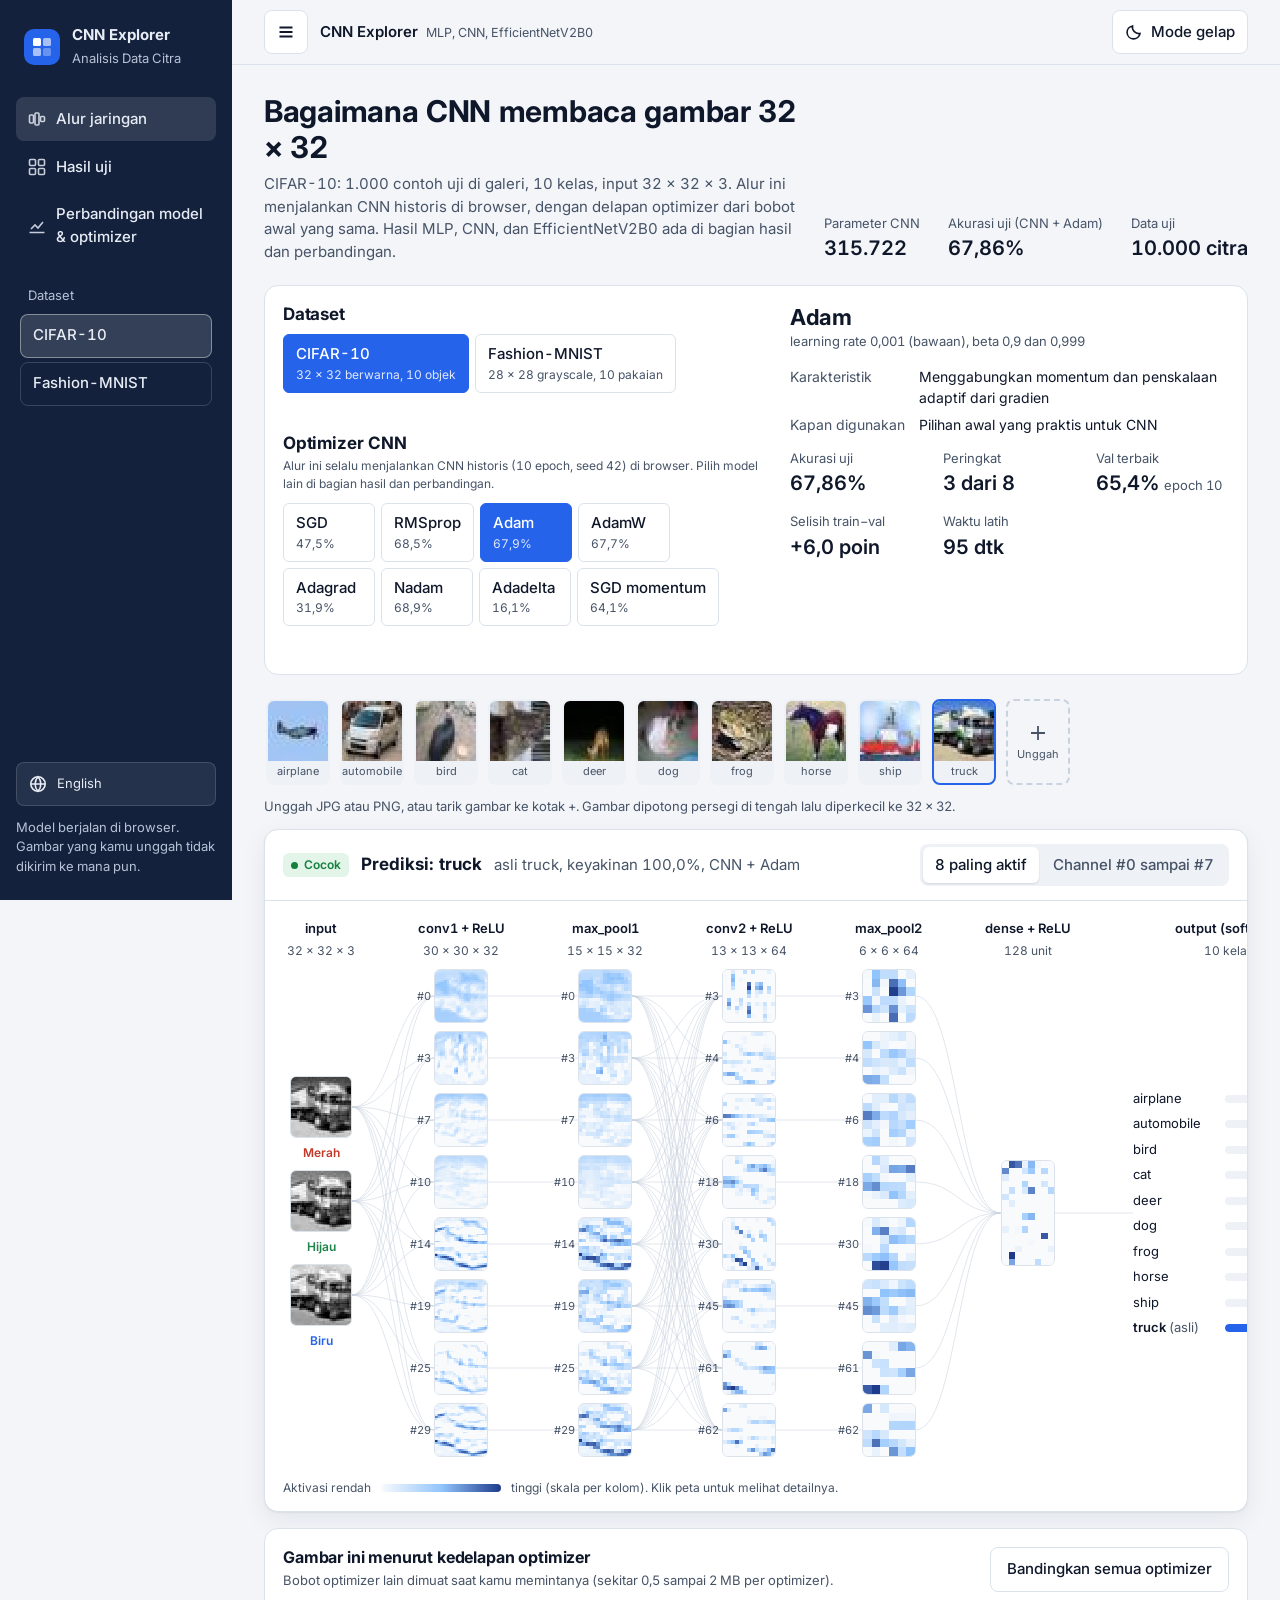
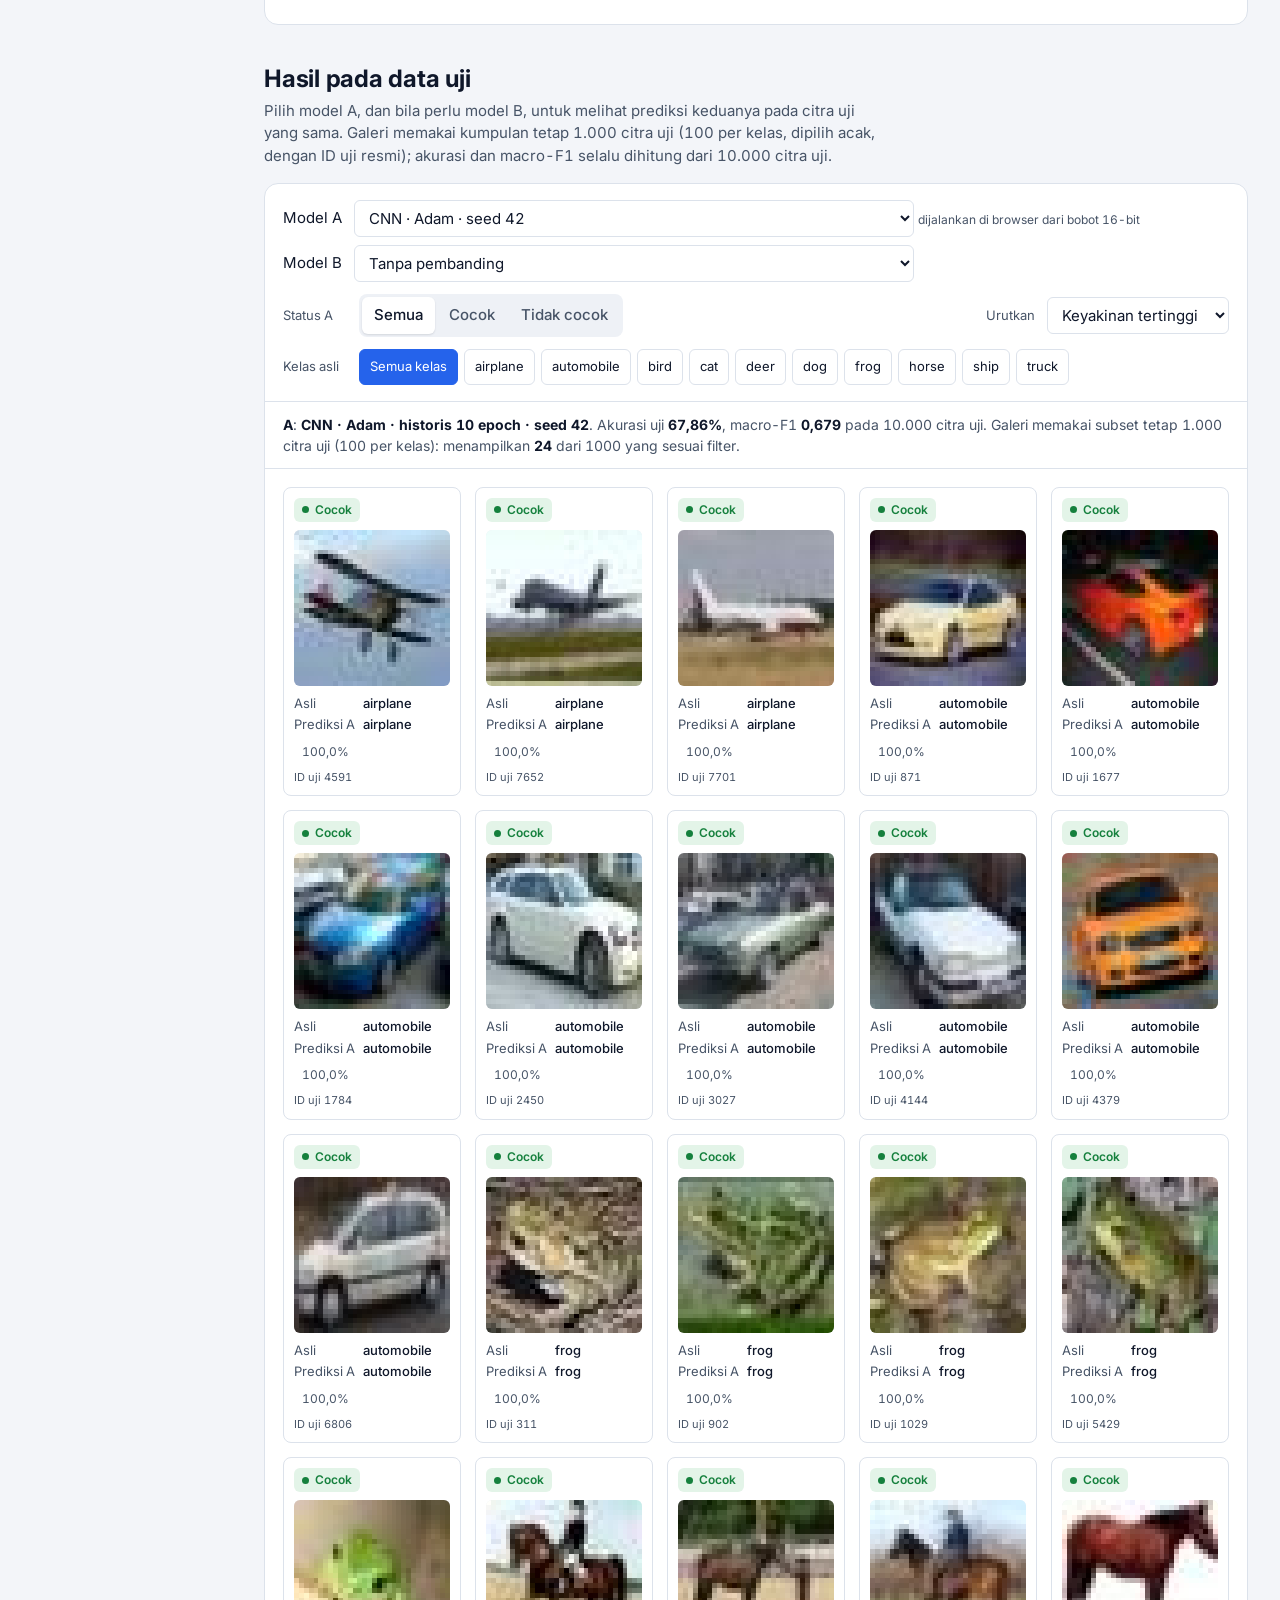
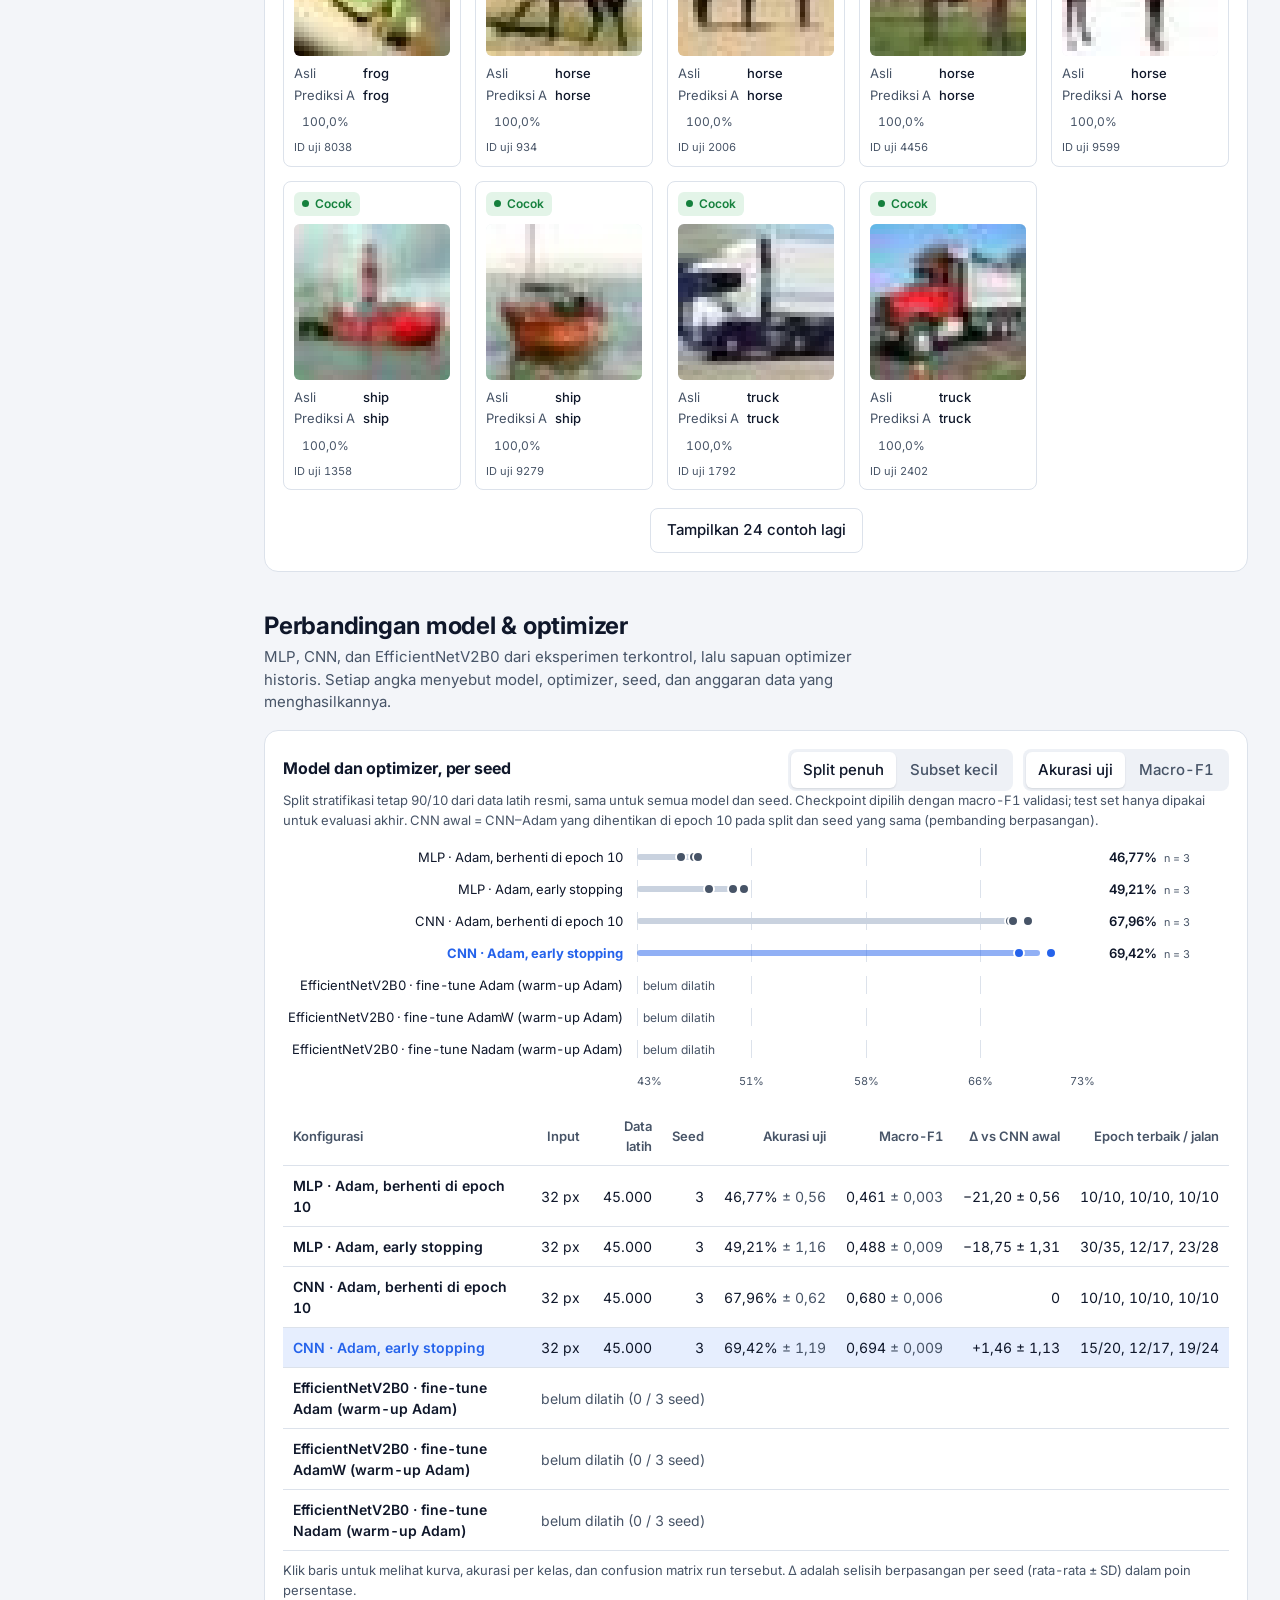
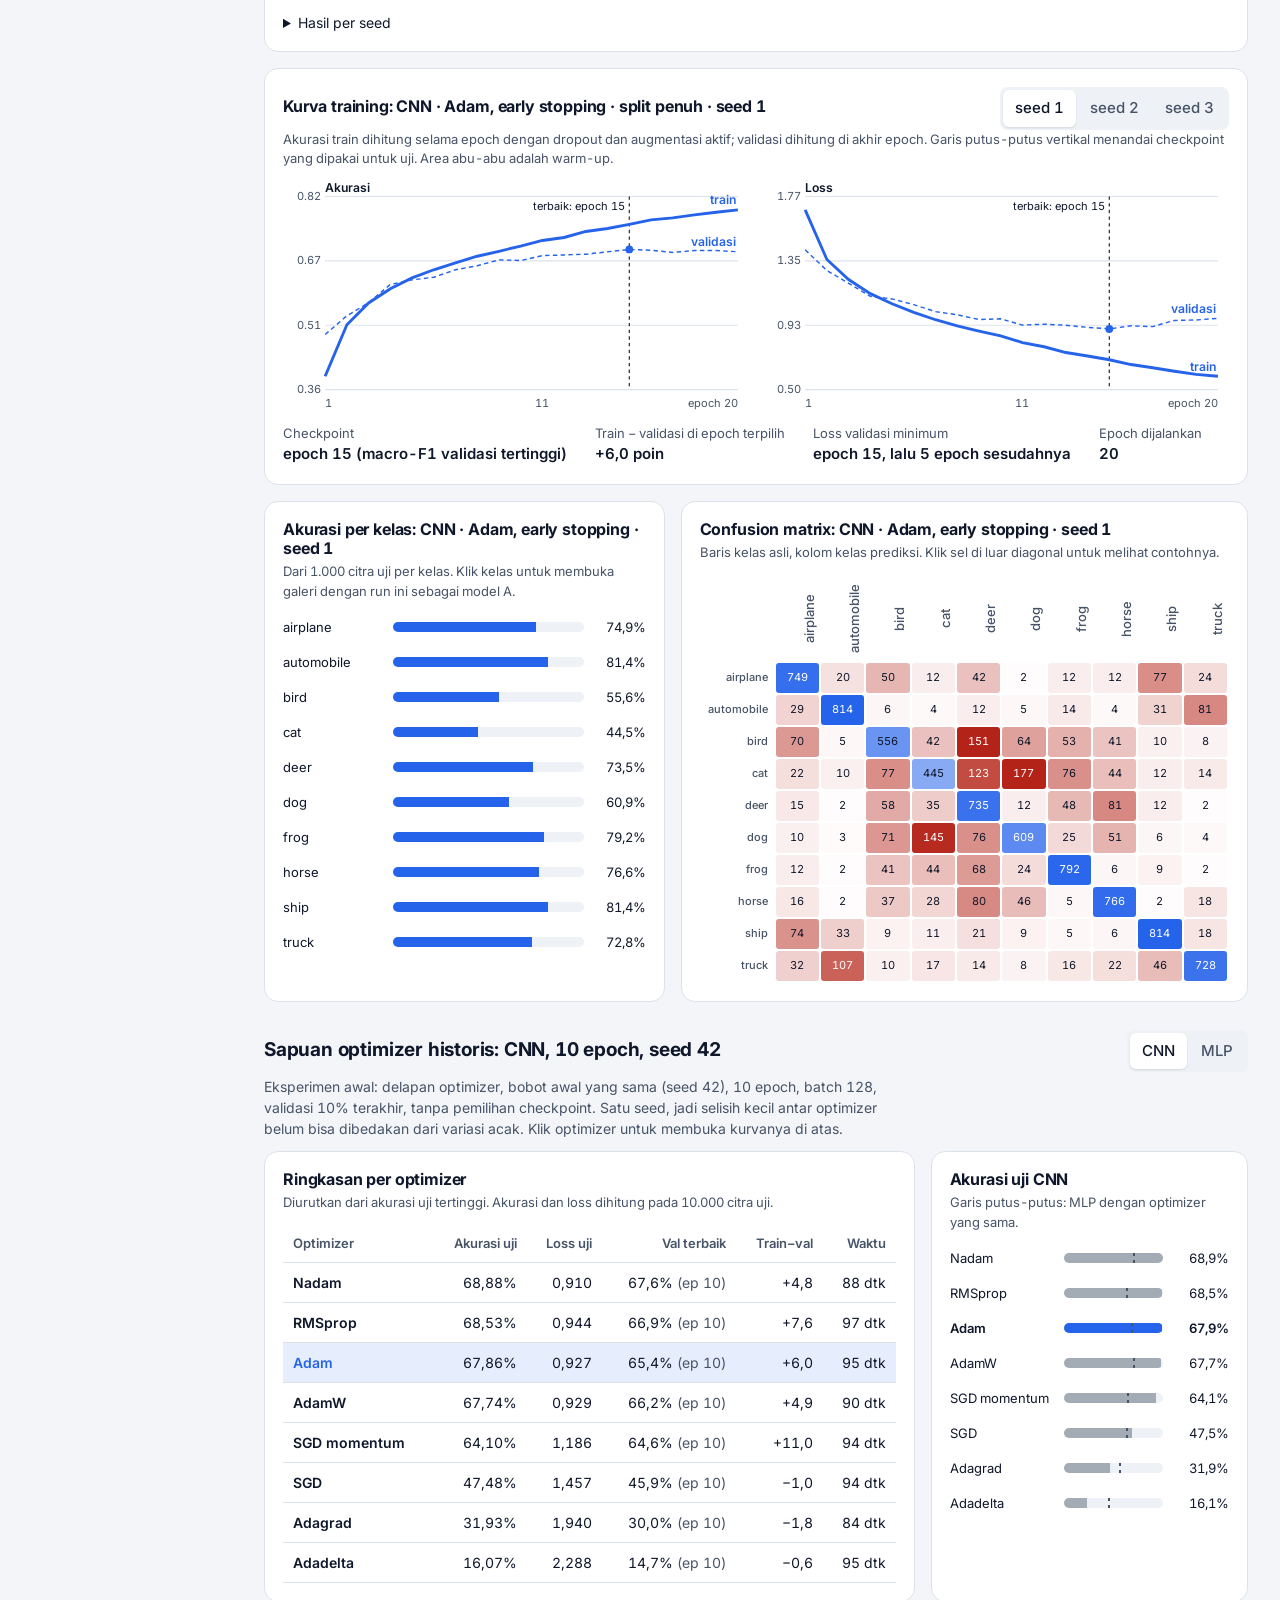
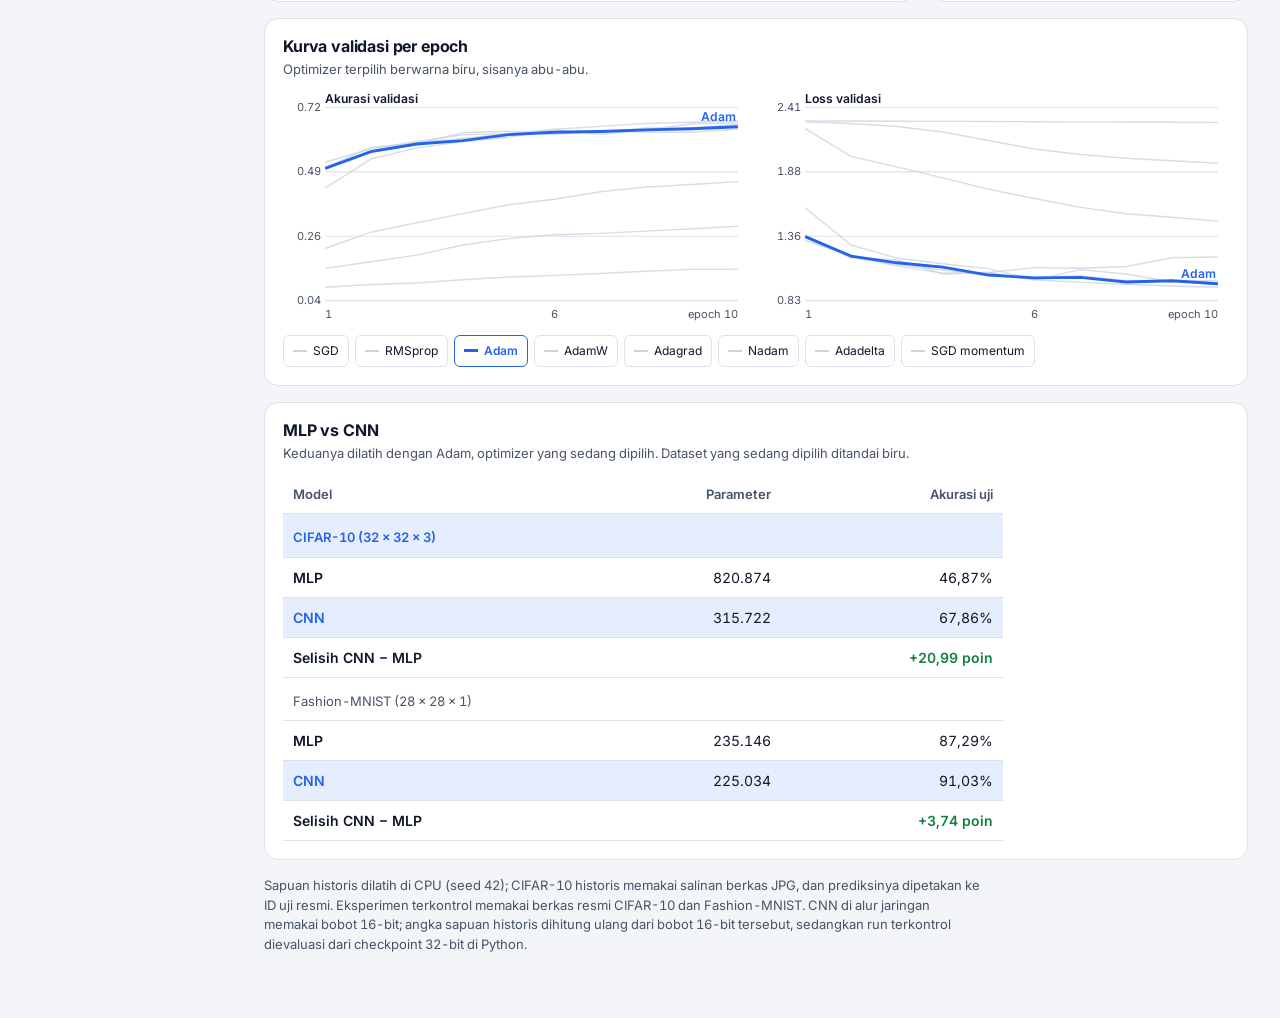
==== commit 582b5807: "Add EfficientNetV2B0 and controlled MLP/CNN experiments, A/B test results, header theme toggle and s" ====
--- a/dashboard/index.id.html
+++ b/dashboard/index.id.html
@@ -222,14 +222,6 @@
 @media (max-width:1100px){.span-7,.span-5,.span-6{grid-column:span 12}}
 @media (max-width:860px){
   .app{grid-template-columns:minmax(0,1fr)}
-  .rail{min-width:0;position:sticky;top:0;z-index:5;height:auto;flex-direction:row;align-items:center;padding:10px 14px;gap:10px}
-  .brand span,.brand b{display:none}
-  .nav{flex-direction:row;gap:2px;overflow-x:auto;flex:1}
-  .nav a{padding:8px 10px;white-space:nowrap;font-size:14px}
-  .nav svg{display:none}
-  .rail-foot{margin:0;flex-direction:row}
-  .rail-foot p{display:none}
-  .theme-btn span{display:none}
   main{padding:20px 16px 48px;gap:32px}
   .top{grid-template-columns:1fr}
   .top h1{font-size:24px}
@@ -324,43 +316,83 @@
 .brand{position:relative}
 .brand-text{min-width:0}
 [hidden]{display:none!important}
-.rail-toggle .chev{transition:transform .2s;transform-origin:11.5px 9px}
-.app{transition:grid-template-columns .2s ease}
-@media (min-width:861px){
-.app.rail-collapsed{grid-template-columns:76px minmax(0,1fr)}
-.rail-collapsed .rail{padding:20px 12px;align-items:center}
-.rail-collapsed .brand{flex-direction:column;padding:0;gap:10px}
-.rail-collapsed .brand-text,.rail-collapsed .rail-ds,.rail-collapsed .rail-foot p{display:none}
-.rail-collapsed .rail-toggle .chev{transform:scaleX(-1)}
-.rail-collapsed .nav a{justify-content:center;padding:10px}
-.rail-collapsed .nav a,.rail-collapsed .theme-btn{width:52px}
-.rail-collapsed .theme-btn{justify-content:center;padding:10px 0}
-.rail-collapsed .lbl,.rail-collapsed #themeLbl,.rail-collapsed #railLbl,.rail-collapsed .lang-btn span{position:absolute;width:1px;height:1px;overflow:hidden;clip:rect(0 0 0 0);white-space:nowrap}
-.rail-collapsed .lang-btn{flex-direction:column;gap:2px;font-size:11px}
-.rail-collapsed .lang-short{display:inline}
-.rail-collapsed .rail-foot{align-items:center}
-}
-.flow.mlp{grid-template-columns:repeat(5,auto);min-width:860px}
+/* header: menu (left) and theme (right) stay reachable whatever the sidebar does */
+.topbar{position:sticky;top:0;z-index:20;display:flex;align-items:center;gap:12px;padding:10px 32px;background:var(--canvas);border-bottom:1px solid var(--line)}
+.topbar-title{font-weight:600;font-size:15px;flex:1;min-width:0;overflow:hidden;text-overflow:ellipsis;white-space:nowrap}
+.topbar-title small{font-weight:400;color:var(--muted);margin-left:8px}
+.menu-btn,.theme-toggle{border:1px solid var(--line);background:var(--surface);border-radius:var(--r-tile);min-height:44px;cursor:pointer;display:inline-flex;align-items:center;gap:8px}
+.menu-btn{width:44px;justify-content:center}
+.theme-toggle{padding:0 12px;font-weight:500}
+.menu-btn:hover,.theme-toggle:hover{border-color:var(--accent)}
+.theme-toggle[aria-pressed="true"]{background:var(--accent-soft);border-color:var(--accent)}
+.theme-toggle .sun{display:none}.theme-toggle[aria-pressed="true"] .sun{display:block}.theme-toggle[aria-pressed="true"] .moon{display:none}
+.rail-close{display:none;background:transparent;border:1px solid rgba(255,255,255,.18);color:var(--rail-ink);border-radius:var(--r-tile);width:44px;height:44px;place-items:center;cursor:pointer;margin-left:auto;flex:none}
+.rail-close:hover{background:rgba(255,255,255,.1)}
+.scrim{position:fixed;inset:0;background:rgba(5,10,20,.5);z-index:40}
+.app.rail-closed{grid-template-columns:minmax(0,1fr)}
+.app.rail-closed .rail{display:none}
+.main-col{min-width:0;display:flex;flex-direction:column}
+main section{scroll-margin-top:76px}
+.sid{font-size:11px;color:var(--muted)}
+#cfgTable td,#seedTable td{white-space:nowrap}
+.where{font-size:12px;color:var(--muted)}
+.runpick{display:grid;grid-template-columns:auto minmax(0,1fr);gap:8px 12px;align-items:center}
+.runpick select{max-width:100%;width:min(560px,100%)}
+.fitstats{display:flex;flex-wrap:wrap;gap:12px 28px;margin-top:10px}
+.fitstats div{font-size:13px;color:var(--muted)}
+.fitstats b{display:block;font-size:15px;color:var(--ink);font-weight:600}
+.seg button:disabled{opacity:.55;cursor:not-allowed}
+.dots{display:flex;flex-direction:column;gap:2px;margin-top:6px}
+.drow{display:grid;grid-template-columns:minmax(0,340px) minmax(0,1fr) 120px;gap:14px;align-items:center;min-height:30px;font-size:13px}
+.drow .dl{text-align:right;overflow:hidden;text-overflow:ellipsis;white-space:nowrap}
+.drow.sel .dl{font-weight:700;color:var(--accent)}
+.drow .dt{position:relative;height:18px;background:repeating-linear-gradient(90deg,var(--line) 0 1px,transparent 1px 25%)}
+.drow .dt i{position:absolute;left:0;top:6px;height:6px;border-radius:3px;background:var(--link)}
+.drow.sel .dt i{background:var(--accent);opacity:.5}
+.drow .dt b{position:absolute;top:3px;width:12px;height:12px;margin-left:-6px;border-radius:50%;background:var(--muted);border:2px solid var(--surface)}
+.drow.sel .dt b{background:var(--accent)}
+.drow .nr{font-size:12px;color:var(--muted);padding-left:6px;line-height:18px}
+.drow .dn{font-weight:600}
+.drow .dn small{font-weight:400;color:var(--muted);margin-left:4px}
+.drow.axis .dt{background:none;height:16px}
+.drow.axis em{position:absolute;transform:translateX(-50%);font-style:normal;font-size:11px;color:var(--muted)}
+.drow.axis em:first-child{transform:none}.drow.axis em:last-child{transform:translateX(-100%)}
+.sub-head{margin:28px 0 12px}
+.sub-head h3{font-size:19px}
+.sub-head p{color:var(--muted);font-size:14px;margin-top:4px;max-width:72ch}
 tr.sel th{color:var(--accent)}
 .span-4{grid-column:span 4}.span-8{grid-column:span 8}
 @media (max-width:1100px){.span-4,.span-8{grid-column:span 12}.optbox{grid-template-columns:1fr}}
-@media (prefers-reduced-motion:reduce){.app,.rail-toggle .chev{transition:none}}
-@media (max-width:860px){.rail-ds,.rail-toggle{display:none}.dsbtn{min-width:0;flex:1}.lang-btn span{display:none}.lang-short{display:inline}.curves2{grid-template-columns:1fr}.optbtn{min-width:0}}
+@media (max-width:860px){
+  .dsbtn{min-width:0;flex:1}.curves2{grid-template-columns:1fr}.optbtn{min-width:0}
+  .topbar{padding:8px 16px}
+  .topbar-title small{display:none}
+  .runpick{grid-template-columns:1fr}
+  .rail-close{display:grid}
+  .drow{grid-template-columns:minmax(0,1fr) 92px;gap:2px 10px}
+  .drow .dl{grid-column:1/-1;text-align:left}
+  .drow.axis .dl{display:none}
+  .app .rail{position:fixed;inset:0 auto 0 0;z-index:50;width:min(300px,86vw);height:100dvh;overflow-y:auto;transform:translateX(-105%);transition:transform .2s ease;visibility:hidden}
+  .app.drawer-open .rail{transform:none;visibility:visible}
+}
+@media (max-width:860px) and (prefers-reduced-motion:reduce){.app .rail{transition:none}}
+@media (max-width:480px){.theme-toggle{width:44px;padding:0;justify-content:center}.theme-toggle span{position:absolute;width:1px;height:1px;overflow:hidden;clip:rect(0 0 0 0);white-space:nowrap}}
 </style>
 </head>
 <body>
 <div class="app">
-  <aside class="rail">
+  <aside class="rail" id="sidebar" aria-label="Menu samping">
     <div class="brand">
       <div class="brand-mark" aria-hidden="true">
         <svg width="20" height="20" viewBox="0 0 20 20"><rect x="1" y="1" width="8" height="8" rx="1.5" fill="#fff"/><rect x="11" y="1" width="8" height="8" rx="1.5" fill="#fff" opacity=".6"/><rect x="1" y="11" width="8" height="8" rx="1.5" fill="#fff" opacity=".6"/><rect x="11" y="11" width="8" height="8" rx="1.5" fill="#fff" opacity=".3"/></svg>
       </div>
       <div class="brand-text"><b>CNN Explorer</b><span>Analisis Data Citra</span></div>
+      <button class="rail-close" id="railClose" type="button" aria-label="Tutup menu samping" title="Tutup menu samping"><svg width="16" height="16" viewBox="0 0 16 16" stroke="currentColor" stroke-width="1.8" aria-hidden="true"><path d="M3 3l10 10M13 3L3 13"/></svg></button>
     </div>
     <nav class="nav" id="railNav" aria-label="Bagian halaman">
       <a href="#alur" class="on"><svg width="18" height="18" viewBox="0 0 18 18" fill="none" stroke="currentColor" stroke-width="1.6"><rect x="1.5" y="5" width="4" height="8" rx="1"/><rect x="7" y="3" width="4" height="12" rx="1"/><rect x="12.5" y="6.5" width="4" height="5" rx="1"/></svg><span class="lbl">Alur jaringan</span></a>
       <a href="#hasil"><svg width="18" height="18" viewBox="0 0 18 18" fill="none" stroke="currentColor" stroke-width="1.6"><rect x="1.5" y="1.5" width="6" height="6" rx="1"/><rect x="10.5" y="1.5" width="6" height="6" rx="1"/><rect x="1.5" y="10.5" width="6" height="6" rx="1"/><rect x="10.5" y="10.5" width="6" height="6" rx="1"/></svg><span class="lbl">Hasil uji</span></a>
-      <a href="#training"><svg width="18" height="18" viewBox="0 0 18 18" fill="none" stroke="currentColor" stroke-width="1.6"><path d="M1.5 15.5h15M3 12l4-4 3 3 5-6"/></svg><span class="lbl">Perbandingan optimizer</span></a>
+      <a href="#training"><svg width="18" height="18" viewBox="0 0 18 18" fill="none" stroke="currentColor" stroke-width="1.6"><path d="M1.5 15.5h15M3 12l4-4 3 3 5-6"/></svg><span class="lbl">Perbandingan model &amp; optimizer</span></a>
     </nav>
     <div class="rail-ds">
       <p id="lblDsRail">Dataset</p>
@@ -370,19 +402,17 @@
       </div>
     </div>
     <div class="rail-foot">
-      <button class="theme-btn rail-toggle" id="railBtn" type="button" aria-expanded="true" aria-controls="railNav" title="Ciutkan sidebar">
-        <svg width="18" height="18" viewBox="0 0 18 18" fill="none" stroke="currentColor" stroke-width="1.7" aria-hidden="true"><rect x="2" y="2.5" width="14" height="13" rx="2"/><path d="M7 2.5v13"/><path class="chev" d="M12.5 7l-2 2 2 2"/></svg>
-        <span id="railLbl">Ciutkan sidebar</span>
-      </button>
-      <button class="theme-btn" id="themeBtn" type="button" aria-label="Ganti tema terang atau gelap">
-        <svg width="18" height="18" viewBox="0 0 18 18" fill="none" stroke="currentColor" stroke-width="1.6" aria-hidden="true"><path d="M15 10.5A6.5 6.5 0 0 1 7.5 3a6.5 6.5 0 1 0 7.5 7.5Z"/></svg>
-        <span id="themeLbl">Tema gelap</span>
-      </button>
       <a class="theme-btn lang-btn" href="index.html" lang="en" hreflang="en"><svg width="18" height="18" viewBox="0 0 18 18" fill="none" stroke="currentColor" stroke-width="1.6" aria-hidden="true"><circle cx="9" cy="9" r="7.2"/><path d="M1.8 9h14.4M9 1.8c2 2.2 2.9 4.6 2.9 7.2S11 14 9 16.2C7 14 6.1 11.6 6.1 9S7 4 9 1.8Z"/></svg><span>English</span><b class="lang-short">EN</b></a>
       <p>Model berjalan di browser. Gambar yang kamu unggah tidak dikirim ke mana pun.</p>
     </div>
   </aside>
 
+  <div class="main-col">
+  <header class="topbar" id="topbar">
+    <button class="menu-btn" id="menuBtn" type="button" aria-controls="sidebar" aria-expanded="true" aria-label="Tutup menu samping" title="Tutup menu samping"><svg width="18" height="18" viewBox="0 0 18 18" fill="none" stroke="currentColor" stroke-width="1.8" aria-hidden="true"><path d="M2.5 4.5h13M2.5 9h13M2.5 13.5h13"/></svg></button>
+    <span class="topbar-title">CNN Explorer<small>MLP, CNN, EfficientNetV2B0</small></span>
+    <button class="theme-toggle" id="themeBtn" type="button" aria-pressed="false"><svg class="moon" width="18" height="18" viewBox="0 0 18 18" fill="none" stroke="currentColor" stroke-width="1.6" aria-hidden="true"><path d="M15 10.5A6.5 6.5 0 0 1 7.5 3a6.5 6.5 0 1 0 7.5 7.5Z"/></svg><svg class="sun" width="18" height="18" viewBox="0 0 18 18" fill="none" stroke="currentColor" stroke-width="1.6" aria-hidden="true"><circle cx="9" cy="9" r="3.2"/><path d="M9 1.5v2M9 14.5v2M1.5 9h2M14.5 9h2M3.7 3.7l1.4 1.4M12.9 12.9l1.4 1.4M3.7 14.3l1.4-1.4M12.9 5.1l1.4-1.4"/></svg><span id="themeLbl">Mode gelap</span></button>
+  </header>
   <main id="main">
     <div id="boot" class="loading" role="status">Memuat data uji dan hasil training…</div>
 
@@ -403,13 +433,8 @@
             <button type="button" class="optbtn dsbtn" data-ds="fashion" aria-pressed="false"><span>Fashion-MNIST</span><small>28 × 28 grayscale, 10 pakaian</small></button>
           </div>
           <p class="optmsg" id="dsMsg" aria-live="polite"></p>
-          <h2 id="lblModel" style="margin-top:10px">Model</h2>
-          <div class="dslist" role="group" aria-labelledby="lblModel">
-            <button type="button" class="optbtn dsbtn" data-model="cnn" aria-pressed="true"><span>CNN</span><small>2 blok konvolusi + dense</small></button>
-            <button type="button" class="optbtn dsbtn" data-model="mlp" aria-pressed="false"><span>MLP</span><small>3 layer dense, tanpa konvolusi</small></button>
-          </div>
-          <p class="optmsg" id="mdMsg" aria-live="polite"></p>
-          <h2 id="lblOpt" style="margin-top:10px">Optimizer</h2>
+          <h2 id="lblOpt" style="margin-top:10px">Optimizer CNN</h2>
+          <p class="where" style="margin-top:4px">Alur ini selalu menjalankan CNN historis (10 epoch, seed 42) di browser. Pilih model lain di bagian hasil dan perbandingan.</p>
           <div class="optlist" role="group" aria-labelledby="lblOpt" id="optList"></div>
           <p class="optmsg" id="optMsg" aria-live="polite"></p>
         </div>
@@ -453,13 +478,19 @@
       <div class="sec-head">
         <div>
           <h2>Hasil pada data uji</h2>
-          <p>Kumpulan tetap 1.000 citra uji (100 per kelas, dipilih acak). Status cocok dan tidak cocok mengikuti optimizer yang dipilih, jadi kamu bisa melihat gambar yang sama berubah status saat optimizer diganti.</p>
+          <p>Pilih model A, dan bila perlu model B, untuk melihat prediksi keduanya pada citra uji yang sama. Galeri memakai kumpulan tetap 1.000 citra uji (100 per kelas, dipilih acak, dengan ID uji resmi); akurasi dan macro-F1 selalu dihitung dari 10.000 citra uji.</p>
         </div>
       </div>
       <div class="panel">
         <div class="controls">
+          <div class="runpick">
+            <label class="lbl" for="selA">Model A</label>
+            <div><select id="selA"></select> <span class="where" id="whereA"></span></div>
+            <label class="lbl" for="selB">Model B</label>
+            <div><select id="selB"></select> <span class="where" id="whereB"></span></div>
+          </div>
           <div class="ctrl-row">
-            <span class="lbl" id="lblStatus">Status</span>
+            <span class="lbl" id="lblStatus">Status A</span>
             <div class="seg" role="group" aria-labelledby="lblStatus" id="fStatus">
               <button type="button" data-v="all" aria-pressed="true">Semua</button>
               <button type="button" data-v="ok" aria-pressed="false">Cocok</button>
@@ -476,11 +507,14 @@
             <span class="lbl" id="lblKelas">Kelas asli</span>
             <div class="chips" role="group" aria-labelledby="lblKelas" id="fClass"></div>
           </div>
-          <div class="ctrl-row">
-            <label class="lbl" for="fCmp">Pembanding</label>
-            <div class="cmp-row">
-              <select id="fCmp"><option value="">Tanpa pembanding</option></select>
-              <label class="check" id="diffWrap" aria-disabled="true"><input type="checkbox" id="fDiff" disabled> Hanya yang statusnya berbeda</label>
+          <div class="ctrl-row" id="agreeRow" hidden>
+            <span class="lbl" id="lblAgree">A dan B</span>
+            <div class="seg" role="group" aria-labelledby="lblAgree" id="fAgree">
+              <button type="button" data-v="all" aria-pressed="true">Semua</button>
+              <button type="button" data-v="both" aria-pressed="false">Keduanya benar</button>
+              <button type="button" data-v="onlyA" aria-pressed="false">Hanya A benar</button>
+              <button type="button" data-v="onlyB" aria-pressed="false">Hanya B benar</button>
+              <button type="button" data-v="none" aria-pressed="false">Keduanya salah</button>
             </div>
           </div>
         </div>
@@ -493,9 +527,66 @@
     <section id="training" hidden>
       <div class="sec-head">
         <div>
-          <h2>Perbandingan optimizer</h2>
-          <p>Setiap optimizer melatih model yang dipilih (MLP atau CNN) dari bobot awal yang sama (seed 42), 10 epoch, batch 128, validasi 10%. Klik nama optimizer di tabel, grafik, atau legenda untuk memilihnya.</p>
-        </div>
+          <h2>Perbandingan model &amp; optimizer</h2>
+          <p>MLP, CNN, dan EfficientNetV2B0 dari eksperimen terkontrol, lalu sapuan optimizer historis. Setiap angka menyebut model, optimizer, seed, dan anggaran data yang menghasilkannya.</p>
+        </div>
+      </div>
+      <div class="train-grid">
+        <div class="panel span-12">
+          <div class="c-head" style="display:flex;justify-content:space-between;gap:12px;flex-wrap:wrap;align-items:center">
+            <h3>Model dan optimizer, per seed</h3>
+            <div class="cmp-row">
+              <div class="seg" role="group" aria-label="Eksperimen" id="studySeg">
+                <button type="button" data-v="full" aria-pressed="true">Split penuh</button>
+                <button type="button" data-v="budget" aria-pressed="false">Subset kecil</button>
+              </div>
+              <div class="seg" role="group" aria-label="Metrik" id="metricSeg">
+                <button type="button" data-v="acc" aria-pressed="true">Akurasi uji</button>
+                <button type="button" data-v="f1" aria-pressed="false">Macro-F1</button>
+              </div>
+            </div>
+          </div>
+          <p class="note" id="cfgNote"></p>
+          <div class="cfgchart" id="cfgChart"></div>
+          <div style="overflow-x:auto;margin-top:12px"><table id="cfgTable"></table></div>
+          <p class="note" style="margin-top:10px">Klik baris untuk melihat kurva, akurasi per kelas, dan confusion matrix run tersebut. Δ adalah selisih berpasangan per seed (rata-rata ± SD) dalam poin persentase.</p>
+          <details style="margin-top:8px"><summary style="cursor:pointer;font-size:14px">Hasil per seed</summary><div style="overflow-x:auto"><table id="seedTable"></table></div></details>
+        </div>
+        <div class="panel span-12">
+          <div style="display:flex;justify-content:space-between;gap:12px;flex-wrap:wrap;align-items:center">
+            <h3 id="runTitle">Kurva training</h3>
+            <div class="seg" role="group" aria-label="Seed" id="seedSeg"></div>
+          </div>
+          <p class="note">Akurasi train dihitung selama epoch dengan dropout dan augmentasi aktif; validasi dihitung di akhir epoch. Garis putus-putus vertikal menandai checkpoint yang dipakai untuk uji. Area abu-abu adalah warm-up.</p>
+          <div class="curves2" id="runCurves"></div>
+          <div class="fitstats" id="fitStats"></div>
+          <div id="branchWrap" hidden style="margin-top:18px">
+            <h3 id="branchTitle"></h3>
+            <p class="note" id="branchNote"></p>
+            <div class="curves2" style="grid-template-columns:1fr" id="branchCurves"></div>
+            <div class="okey" id="branchKey" role="group" aria-label="Cabang fine-tuning"></div>
+          </div>
+        </div>
+        <div class="panel span-5">
+          <h3 id="pclsTitle">Akurasi per kelas</h3>
+          <p class="note">Dari 1.000 citra uji per kelas. Klik kelas untuk membuka galeri dengan run ini sebagai model A.</p>
+          <div class="pcls" id="pcls"></div>
+        </div>
+        <div class="panel span-7">
+          <h3 id="cmTitle">Confusion matrix</h3>
+          <p class="note">Baris kelas asli, kolom kelas prediksi. Klik sel di luar diagonal untuk melihat contohnya.</p>
+          <div class="cm-scroll" id="cm"></div>
+        </div>
+      </div>
+      <div class="sub-head">
+        <div style="display:flex;justify-content:space-between;gap:12px;flex-wrap:wrap;align-items:center">
+          <h3 id="histTitle">Sapuan optimizer historis</h3>
+          <div class="seg" role="group" aria-label="Model historis" id="hmSeg">
+            <button type="button" data-v="cnn" aria-pressed="true">CNN</button>
+            <button type="button" data-v="mlp" aria-pressed="false">MLP</button>
+          </div>
+        </div>
+        <p>Eksperimen awal: delapan optimizer, bobot awal yang sama (seed 42), 10 epoch, batch 128, validasi 10% terakhir, tanpa pemilihan checkpoint. Satu seed, jadi selisih kecil antar optimizer belum bisa dibedakan dari variasi acak. Klik optimizer untuk membuka kurvanya di atas.</p>
       </div>
       <div class="train-grid">
         <div class="panel span-8">
@@ -514,30 +605,17 @@
           <div class="curves2" id="curves"></div>
           <div class="okey" id="okey" role="group" aria-label="Pilih optimizer di grafik"></div>
         </div>
-        <div class="panel span-6">
-          <h3 id="trainTitle">Train vs validasi</h3>
-          <p class="note">Garis putus-putus adalah validasi. Jarak yang melebar menandakan overfitting.</p>
-          <div class="curves" id="tv"></div>
-        </div>
-        <div class="panel span-6">
-          <h3 id="pclsTitle">Akurasi per kelas</h3>
-          <p class="note">Dari 1.000 citra uji per kelas. Klik kelas untuk memfilter galeri.</p>
-          <div class="pcls" id="pcls"></div>
-        </div>
-        <div class="panel span-7">
-          <h3 id="cmTitle">Confusion matrix</h3>
-          <p class="note">Baris kelas asli, kolom kelas prediksi. Klik sel di luar diagonal untuk melihat contohnya.</p>
-          <div class="cm-scroll" id="cm"></div>
-        </div>
-        <div class="panel span-5">
+        <div class="panel span-12">
           <h3>MLP vs CNN</h3>
           <p class="note" id="mvcNote"></p>
-          <table id="cmpTable"></table>
+          <table id="cmpTable" style="max-width:720px"></table>
         </div>
       </div>
-      <p class="prov" style="margin-top:16px">Model dilatih di CPU (seed 42). CIFAR-10 memakai salinan berkas JPG dan Fashion-MNIST memakai berkas resmi dari repositori Zalando Research, jadi angkanya bisa sedikit berbeda dari run lain. Bobot disimpan dalam presisi 16-bit agar ringan; semua angka di halaman ini dihitung ulang dari bobot 16-bit tersebut.</p>
+      <p class="prov" style="margin-top:16px">Sapuan historis dilatih di CPU (seed 42); CIFAR-10 historis memakai salinan berkas JPG, dan prediksinya dipetakan ke ID uji resmi. Eksperimen terkontrol memakai berkas resmi CIFAR-10 dan Fashion-MNIST. CNN di alur jaringan memakai bobot 16-bit; angka sapuan historis dihitung ulang dari bobot 16-bit tersebut, sedangkan run terkontrol dievaluasi dari checkpoint 32-bit di Python.</p>
     </section>
   </main>
+  </div>
+  <div class="scrim" id="scrim" hidden></div>
 </div>
 
 <script>
@@ -548,15 +626,18 @@
 let D, atlasCtx, CLS, SUMMARY=null;
 const DSC = {};               // dataset key -> {D, atlasCtx}
 const WCACHE = {};            // "<dataset>/<model>-<slug>" -> weights
-const wk = (slug,ds=S.ds,model=S.model)=>ds+"/"+model+"-"+slug;
-const S = {ds:"cifar10", model:"cnn", inv:true, opt:"adam", cur:null, chMode:"top", sel:null, status:"all", cls:-1, pred:null, sort:"hi", shown:24, uploads:[], cmp:"", diff:false, cmpAll:false};
+const wk = (slug,ds=S.ds,model="cnn")=>ds+"/"+model+"-"+slug;
+/* Network Flow always runs the historical CNN in the browser (S.opt picks its optimizer).
+   Test Results compare two runs (S.runA, S.runB); the comparison section has its own selection (S.detail). */
+const S = {ds:"cifar10", inv:true, opt:"adam", cur:null, chMode:"top", sel:null, status:"all", agree:"all", cls:-1, pred:null, sort:"hi", shown:24, uploads:[], cmpAll:false,
+  runA:"historical__cnn-adam__s42", runB:"", study:"full", metric:"acc", detail:"", hm:"cnn", hopt:"adam"};
 const $ = s=>document.querySelector(s);
 const nf = (v,d=0)=>v.toLocaleString(LOCALE,{minimumFractionDigits:d,maximumFractionDigits:d});
 const pct = (v,d=1)=>nf(v*100,d)+"%";
 const css = n=>getComputedStyle(document.documentElement).getPropertyValue(n).trim();
 const hex = h=>{h=h.replace("#","");return [0,2,4].map(i=>parseInt(h.slice(i,i+2),16));};
-const OPTS = ()=>D.models[S.model].opts;
-const MODEL = ()=>S.model.toUpperCase();
+const OPTS = ()=>D.models.cnn.opts;
+const MODEL = ()=>"CNN";
 const O = slug=>{const o=OPTS().find(o=>o.slug===slug);return o&&{...D.meta[slug],...o};};
 const optOf = ()=>O(S.opt);
 
@@ -565,11 +646,11 @@
   for(let i=0;i<h.length;i++){const x=h[i],sg=x&0x8000?-1:1,e=(x>>10)&31,f=x&1023;
     o[i]=e===0?sg*f*Math.pow(2,-24):e===31?(f?NaN:sg*Infinity):sg*(1+f/1024)*Math.pow(2,e-15);}
   return o;}
-async function loadW(slug,ds=S.ds,model=S.model){
+async function loadW(slug,ds=S.ds,model="cnn"){
   const key=wk(slug,ds,model);if(WCACHE[key])return WCACHE[key];
   const r=await fetch(`data/${ds}/w-${model}-${slug}.json`);if(!r.ok)throw new Error(r.status);const j=await r.json();
   const L=j.layers.map(l=>({kind:l.kind,w:f16(l.w),b:f16(l.b),shape:l.shape}));
-  const W=model==="cnn"?{model,conv1:L[0],conv2:L[1],dense:L[2],output:L[3]}:{model,h1:L[0],h2:L[1],output:L[2]};
+  const W={model,conv1:L[0],conv2:L[1],dense:L[2],output:L[3]};
   W.ref=j.ref;WCACHE[key]=W;return W;}
 async function loadDS(ds){
   if(DSC[ds])return DSC[ds];
@@ -598,10 +679,8 @@
   if(relu)for(let o=0;o<O2;o++)if(y[o]<0)y[o]=0;return y;}
 function forward(px,W,full=true){
   const g=G(),inp={d:px,h:g.H,w:g.H,c:g.C};let z,out;
-  if(W.model==="mlp"){   // Flatten keeps the channels-last order, so the pixel array is already the flattened vector
-    const h1=dense(px,W.h1,true),h2=dense(h1,W.h2,true);z=dense(h2,W.output,false);out={model:"mlp",inp,flat:px,h1,h2};}
-  else{const c1=conv(px,g.H,g.H,g.C,W.conv1),p1=pool(c1),c2=conv(p1.d,p1.h,p1.w,32,W.conv2),p2=pool(c2);
-    const h=dense(p2.d,W.dense,true);z=dense(h,W.output,false);out={model:"cnn",inp,c1,p1,c2,p2,h};}
+  const c1=conv(px,g.H,g.H,g.C,W.conv1),p1=pool(c1),c2=conv(p1.d,p1.h,p1.w,32,W.conv2),p2=pool(c2);
+  const h=dense(p2.d,W.dense,true);z=dense(h,W.output,false);out={model:"cnn",inp,c1,p1,c2,p2,h};
   const m=Math.max(...z),e=z.map(v=>Math.exp(v-m)),s=e.reduce((a,b)=>a+b,0);
   const prob=Array.from(e,v=>v/s);
   return full?{...out,prob}:{prob};}
@@ -650,7 +729,7 @@
 async function setOpt(slug){
   const seq=++optSeq;S.opt=slug;
   document.querySelectorAll("#optList .optbtn").forEach(b=>b.setAttribute("aria-pressed",b.dataset.slug===slug?"true":"false"));
-  renderOptInfo();renderFacts();renderGallery();renderTraining();renderCompare();
+  renderOptInfo();renderFacts();renderCompare();
   const m=$("#optMsg");m.classList.remove("err");
   if(!WCACHE[wk(slug)]){m.textContent=`Memuat bobot ${optOf().name}…`;$("#flowWrap").classList.add("busy");}
   try{await loadW(slug);}catch(e){if(seq!==optSeq)return;$("#flowWrap").classList.remove("busy");
@@ -660,7 +739,7 @@
   if(S.cur){S.cur.res=forward(curPx(),WCACHE[wk(slug)]);if(S.sel)closeDetail();renderFlow();renderCompare();}
 }
 function renderFacts(){const o=optOf();
-  $("#facts").innerHTML=`<div><dt>Parameter ${MODEL()}</dt><dd>${nf(D.models[S.model].params)}</dd></div><div><dt>Akurasi uji (${MODEL()} + ${o.name})</dt><dd>${pct(o.acc,2)}</dd></div><div><dt>Data uji</dt><dd>10.000 citra</dd></div>`;}
+  $("#facts").innerHTML=`<div><dt>Parameter ${MODEL()}</dt><dd>${nf(D.models.cnn.params)}</dd></div><div><dt>Akurasi uji (${MODEL()} + ${o.name})</dt><dd>${pct(o.acc,2)}</dd></div><div><dt>Data uji</dt><dd>10.000 citra</dd></div>`;}
 
 /* ---------- strip ---------- */
 function buildStrip(){const st=$("#strip");st.innerHTML="";
@@ -703,10 +782,9 @@
   return m.sort((a,b)=>b[0]-a[0]).slice(0,n).map(x=>x[1]).sort((a,b)=>a-b);}
 function maxOf(t,chs){let m=0;for(const c of chs)for(let i=c;i<t.d.length;i+=t.c)if(t.d[i]>m)m=t.d[i];return m;}
 const dims=t=>`${t.h} × ${t.w} × ${t.c}`;
-function renderFlow(){if(!S.cur)return;const r=S.cur.res,fl=$("#flow");fl.innerHTML="";
-  const cnn=r.model==="cnn";$("#chSeg").hidden=!cnn;fl.classList.toggle("mlp",!cnn);
+function renderFlow(){if(!S.cur)return;const r=S.cur.res,fl=$("#flow");fl.innerHTML="";const cnn=true;
   const cols=[{key:"inp",t:r.inp,name:"input",sub:dims(r.inp),chs:[...Array(r.inp.c).keys()],gray:true}];
-  if(cnn){const ch1=pickCh(r.c1),ch2=pickCh(r.c2);cols.push(
+  {const ch1=pickCh(r.c1),ch2=pickCh(r.c2);cols.push(
     {key:"c1",t:r.c1,name:"conv1 + ReLU",sub:dims(r.c1),chs:ch1},
     {key:"p1",t:r.p1,name:"max_pool1",sub:dims(r.p1),chs:ch1},
     {key:"c2",t:r.c2,name:"conv2 + ReLU",sub:dims(r.c2),chs:ch2},
@@ -726,17 +804,13 @@
       if(col.gray){const t=document.createElement("div");t.className="chan";
         t.style.color=G().C===1?"var(--muted)":(dark?["#FF8A7A","#4ADE80","#6EA0FF"]:["#C0392B","#1E8449","#2563EB"])[c];t.textContent=CHN_CAP()[c];maps.append(t);}});
     el.append(maps);fl.append(el);colEls.push(el);});
-  if(cnn){const de=document.createElement("div");de.className="col dense";
+  {const de=document.createElement("div");de.className="col dense";
   de.innerHTML=`<div class="col-h"><b>dense + ReLU</b><small>128 unit</small></div>`;
   const dm=document.createElement("div");dm.className="maps";const db=document.createElement("button");db.type="button";db.className="map";db.dataset.col="dense";
   db.setAttribute("aria-label","Dense 128 unit. Buka detail");const dc=document.createElement("canvas");
   const dmax=Math.max(...r.h);paint(dc,r.h,8,16,dmax,"ramp");db.append(dc);db.onclick=()=>openDense(dmax);
   db.onmouseenter=db.onfocus=()=>hot(db,true);db.onmouseleave=db.onblur=()=>hot(db,false);
   dm.append(db);de.append(dm);fl.append(de);colEls.push(de);}
-  else{const n=r.flat.length,H=G().H;
-    colEls.push(vecCol(fl,"flat","flatten",`${nf(n)} nilai`,r.flat,H,n/H,"Flatten. Buka detail"));
-    colEls.push(vecCol(fl,"h1","dense1 + ReLU","256 unit",r.h1,16,16,"Dense1 256 unit. Buka detail"));
-    colEls.push(vecCol(fl,"h2","dense2 + ReLU","128 unit",r.h2,8,16,"Dense2 128 unit. Buka detail"));}
   const oe=document.createElement("div");oe.className="col";
   oe.innerHTML=`<div class="col-h"><b>output (softmax)</b><small>10 kelas</small></div>`;
   const om=document.createElement("div");om.className="out";
@@ -748,14 +822,6 @@
   if(S.cur.truth===null)v.innerHTML=`<span class="tab unk">Label asli tidak diketahui</span><strong>Prediksi: ${CLS[top]}</strong><span style="color:var(--muted)">keyakinan ${pct(r.prob[top])}, ${on}</span>`;
   else{const ok=top===S.cur.truth;v.innerHTML=`<span class="tab ${ok?"ok":"bad"}">${ok?"Cocok":"Tidak cocok"}</span><strong>Prediksi: ${CLS[top]}</strong><span style="color:var(--muted)">asli ${CLS[S.cur.truth]}, keyakinan ${pct(r.prob[top])}, ${on}</span>`;}
   flowState={colEls,cnn};requestAnimationFrame(drawLinks);}
-/* one column holding a single vector (MLP layers, flatten), drawn as a small grid */
-function vecCol(fl,key,name,sub,vals,gw,gh,label){const el=document.createElement("div");el.className="col dense";
-  el.innerHTML=`<div class="col-h"><b>${name}</b><small>${sub}</small></div>`;
-  const m=document.createElement("div");m.className="maps";const b=document.createElement("button");b.type="button";b.className="map";b.dataset.col=key;
-  b.setAttribute("aria-label",label);const cv=document.createElement("canvas");let mx=0;for(const v of vals)if(v>mx)mx=v;
-  paint(cv,vals,gw,gh,mx,key==="flat"?"gray":"ramp");cv.style.width="52px";cv.style.height=Math.round(52*gh/gw)+"px";b.append(cv);
-  b.onclick=()=>openVec(key,mx);b.onmouseenter=b.onfocus=()=>hot(b,true);b.onmouseleave=b.onblur=()=>hot(b,false);
-  m.append(b);el.append(m);fl.append(el);return el;}
 function drawLinks(){if(!flowState)return;const fl=$("#flow"),svg=fl.querySelector("svg.links");if(!svg)return;const fr=fl.getBoundingClientRect();
   svg.innerHTML="";const pts=el=>[...el.querySelectorAll(".maps > .map, .out")].map(m=>{const b=m.getBoundingClientRect();return {el:m,l:b.left-fr.left,r:b.right-fr.left,y:b.top-fr.top+b.height/2};});
   const C=flowState.colEls.map(pts);
@@ -800,33 +866,12 @@
    <button class="icon-btn" type="button" id="dClose" aria-label="Tutup detail">${closeSvg}</button></div>
    <div class="stats"><div>Unit aktif (&gt; 0)<b>${act} dari 128</b></div><div>Maksimum<b>${nf(mx,3)}</b></div></div></div>`;
   paint(d.querySelector("canvas"),r.h,8,16,mx,"ramp");d.querySelector("#dClose").onclick=closeDetail;}
-function openVec(key,mx){const r=S.cur.res,W=WCACHE[wk(S.opt)],d=$("#detail");d.hidden=false;S.sel={col:key};
-  document.querySelectorAll(".map[aria-pressed]").forEach(b=>b.setAttribute("aria-pressed",b.dataset.col===key?"true":"false"));
-  const g=G(),n=r.flat.length,vals=key==="flat"?r.flat:key==="h1"?r.h1:r.h2,[gw,gh]=key==="flat"?[g.H,n/g.H]:key==="h1"?[16,16]:[8,16];
-  const act=vals.filter(v=>v>0).length,run=MODEL()+" + "+optOf().name;
-  const T={flat:[`flatten, ${nf(n)} nilai`,`Gambar ${g.H} × ${g.H} × ${g.C} diratakan menjadi satu vektor berisi ${nf(n)} angka. Mulai di sini posisi piksel tidak lagi diperhatikan: piksel yang bersebelahan diperlakukan sama seperti piksel yang berjauhan. Inilah perbedaan utama MLP dengan CNN.`],
-    h1:[`dense1 + ReLU, 256 unit (${run})`,`Setiap unit menerima ke-${nf(n)} nilai input (${nf(n)} × 256 + 256 = ${nf(n*256+256)} parameter, layer terbesar di MLP ini). Ditampilkan sebagai grid 16 × 16.`],
-    h2:[`dense2 + ReLU, 128 unit (${run})`,`Setiap unit menerima 256 nilai dari dense1 (256 × 128 + 128 = 32.896 parameter). Ditampilkan sebagai grid 8 × 16.`]}[key];
-  const big=Math.round(208*gh/gw)>320?[Math.round(320*gw/gh),320]:[208,Math.round(208*gh/gw)];
-  d.innerHTML=`<div class="detail-big"><canvas style="width:${big[0]}px;height:${big[1]}px"></canvas></div><div>
-   <div class="d-head"><div><h3>${T[0]}</h3><p>${T[1]}</p></div>
-   <button class="icon-btn" type="button" id="dClose" aria-label="Tutup detail">${closeSvg}</button></div>
-   <div class="stats">${key==="flat"?"":`<div>Unit aktif (&gt; 0)<b>${act} dari ${vals.length}</b></div>`}<div>Maksimum<b>${nf(mx,3)}</b></div></div><div id="kwrap"></div></div>`;
-  paint(d.querySelector("canvas"),vals,gw,gh,mx,key==="flat"?"gray":"ramp");
-  if(key==="h1"){let u=0;for(let i=1;i<vals.length;i++)if(vals[i]>vals[u])u=i;
-    const kw=d.querySelector("#kwrap"),C=g.C,H=g.H;let km=0;for(let i=0;i<n;i++)km=Math.max(km,Math.abs(W.h1.w[i*256+u]));
-    kw.innerHTML=`<p style="margin:0 0 6px;font-size:13px">Bobot masuk unit #${u}, unit paling aktif untuk gambar ini, disusun kembali ke bentuk gambar. Merah negatif, biru positif: ini pola yang "dicari" unit tersebut di seluruh gambar sekaligus.</p><div class="kernels"></div>`;
-    const kk=kw.querySelector(".kernels");
-    for(let c=0;c<C;c++){const v=new Float32Array(H*H);for(let p=0;p<H*H;p++)v[p]=W.h1.w[(p*C+c)*256+u];
-      const k=document.createElement("div");k.className="kern";const cv=document.createElement("canvas");paintDiv(cv,v,H,H,km);cv.style.width="96px";cv.style.height="96px";
-      const lab=document.createElement("span");lab.textContent=CHN()[c];k.append(cv,lab);kk.append(k);}}
-  d.querySelector("#dClose").onclick=closeDetail;}
 function closeDetail(){$("#detail").hidden=true;S.sel=null;document.querySelectorAll(".map[aria-pressed]").forEach(b=>b.setAttribute("aria-pressed","false"));}
 document.addEventListener("keydown",e=>{if(e.key==="Escape"&&!$("#detail").hidden)closeDetail();});
 
 /* ---------- compare all optimizers for current image ---------- */
 async function loadAll(){const b=$("#cmpBtn");b.disabled=true;b.textContent="Memuat bobot…";$("#cmpNote").textContent="Memuat bobot kedelapan optimizer…";
-  const ds=S.ds,md=S.model,res=await Promise.allSettled(OPTS().map(o=>loadW(o.slug,ds,md)));if(ds!==S.ds||md!==S.model){b.disabled=false;return;}const fail=res.filter(r=>r.status==="rejected").length;
+  const ds=S.ds,res=await Promise.allSettled(OPTS().map(o=>loadW(o.slug,ds)));if(ds!==S.ds){b.disabled=false;return;}const fail=res.filter(r=>r.status==="rejected").length;
   S.cmpAll=true;b.disabled=false;
   if(fail){b.textContent="Coba muat ulang";$("#cmpNote").textContent=`${fail} optimizer gagal dimuat. Tekan tombol untuk mencoba lagi.`;}
   else{b.hidden=true;$("#cmpNote").textContent="Klik salah satu kartu untuk memakai optimizer itu di seluruh dashboard.";}
@@ -843,122 +888,317 @@
     b.setAttribute("aria-label",`${o.name}: prediksi ${CLS[top]}, keyakinan ${pct(p[top])}. Pakai optimizer ini`);
     b.onclick=()=>setOpt(o.slug);box.append(b);});}
 
+/* ---------- strings for the run-based sections (the build swaps this block for strings_en.js) ---------- */
+/*L:ID*/const L={
+  mHist:"Historis", mFull:"Terkontrol, split penuh", mBudget:"Terkontrol, subset kecil",
+  stShort:{historical:"historis 10 epoch",full:"split penuh",budget:"subset kecil"},
+  ft:o=>`fine-tune ${o} (warm-up Adam)`, fixed:(o,e)=>`${o}, berhenti di epoch ${e}`, es:o=>`${o}, early stopping`,
+  seed:s=>`seed ${s}`, notRun:"belum dilatih", noB:"Tanpa pembanding",
+  where:{browser:"dijalankan di browser dari bobot 16-bit", export:"prediksi hasil ekspor (dihitung di Python, dimuat dari berkas)"},
+  loadingRuns:"Memuat daftar run…", runErr:k=>`Artefak run ${k} gagal dimuat. Tidak ada data pengganti yang ditampilkan; pilih run itu sekali lagi untuk mencoba ulang.`,
+  expErr:"Daftar run gagal dimuat, jadi hasil dan perbandingan model tidak bisa ditampilkan. Muat ulang halaman untuk mencoba lagi.",
+  aLine:(lab,acc,f1)=>`<b>A</b>: ${lab}. Akurasi uji <b>${acc}</b>, macro-F1 <b>${f1}</b> pada 10.000 citra uji.`,
+  bLine:(lab,acc,f1)=>` <b>B</b>: ${lab}. Akurasi uji <b>${acc}</b>, macro-F1 <b>${f1}</b>.`,
+  agreeLine:(a,b,c,d)=>` Pada 10.000 citra uji: keduanya benar <b>${a}</b>, hanya A benar <b>${b}</b>, hanya B benar <b>${c}</b>, keduanya salah <b>${d}</b>.`,
+  classLine:(cls,ok,tot)=>` Kelas <b>${cls}</b> menurut A: ${ok} benar dari ${tot}.`,
+  galLine:(n,m)=>` Galeri memakai subset tetap 1.000 citra uji (100 per kelas): menampilkan <b>${n}</b> dari ${m} yang sesuai filter.`,
+  predOnly:c=>` Hanya yang diprediksi A sebagai <b>${c}</b>.`, clrPred:"Hapus filter prediksi",
+  same:" Pembanding sama dengan A, jadi tidak ditampilkan.",
+  empty:"Tidak ada contoh untuk kombinasi filter ini. Ganti status, kelas, atau pembanding.",
+  cardA:"Prediksi A", ok:"Cocok", bad:"Tidak cocok", okShort:"Benar", badShort:"Salah",
+  cardLab:(ok,t,p,c)=>`A ${ok?"benar":"salah"}. Asli ${t}, prediksi A ${p}, keyakinan ${c}`, cardLabB:p=>`. B memprediksi ${p}`,
+  cardOpen:". Buka di alur jaringan (CNN historis)", more:n=>`Tampilkan ${n} contoh lagi`, id:i=>`ID uji ${i}`,
+  metAcc:"Akurasi uji", metF1:"Macro-F1",
+  cfgHead:["Konfigurasi","Input","Data latih","Seed","Akurasi uji","Macro-F1","Δ vs CNN awal","Epoch terbaik / jalan"],
+  seedsOf:(n,m)=>n===m?`${n}`:`${n} dari ${m}`, nRun:"belum ada", nr:"belum dilatih",
+  cfgNote:{full:"Split stratifikasi tetap 90/10 dari data latih resmi, sama untuk semua model dan seed. Checkpoint dipilih dengan macro-F1 validasi; test set hanya dipakai untuk evaluasi akhir. CNN awal = CNN–Adam yang dihentikan di epoch 10 pada split dan seed yang sama (pembanding berpasangan).",
+    budget:"Subset stratifikasi tetap: 300 citra latih dan 150 citra validasi per kelas, diambil dari split yang sama. Dipakai agar EfficientNetV2B0 bisa dilatih di CPU. Test set resmi penuh (10.000 citra). EfficientNet memakai input 96 × 96, bobot ImageNet, dan augmentasi flip + rotasi seperti repo referensi; MLP dan CNN memakai resolusi asli tanpa augmentasi, jadi perbandingan arsitektur ini tidak hanya mengubah satu faktor."},
+  delta:(m,s,n)=>n>1?`${m} ± ${s}`:m, deltaNone:"tidak ada pasangan seed",
+  chartLab:(st,met)=>`${met} per konfigurasi, ${st}. Titik = satu seed, garis tebal = rata-rata.`,
+  curveT:lab=>`Kurva training: ${lab}`, warm:"warm-up", best:e=>`terbaik: epoch ${e}`, last:"tanpa pemilihan checkpoint (epoch terakhir dipakai)",
+  trainL:"train", valL:"validasi", accT:"Akurasi", lossT:"Loss", epoch:"epoch",
+  seedPick:"Seed", fitGap:"Train − validasi di epoch terpilih", fitMin:"Loss validasi minimum", fitAfter:(e,n)=>`epoch ${e}, lalu ${n} epoch sesudahnya`,
+  fitStop:"Epoch dijalankan", fitSel:"Checkpoint", fitSelBest:e=>`epoch ${e} (macro-F1 validasi tertinggi)`, fitSelLast:e=>`epoch ${e} (terakhir)`, fitSelFixed:e=>`epoch ${e} (tetap)`,
+  points:v=>`${v} poin`,
+  identical:n=>`${n.join(" dan ")} menghasilkan kurva dan bobot yang identik di seed ini: dengan learning rate 6e-5, weight decay 1e-5 hanya mengurangi bobot sebesar 6e-10 kali nilainya per langkah, lebih kecil dari presisi float32, jadi AdamW berperilaku persis seperti Adam.`,
+  branchT:s=>`Cabang fine-tuning EfficientNet, seed ${s}: akurasi validasi`, branchN:"Epoch 1 sampai 2 adalah warm-up bersama (Adam 0,001, backbone beku) dari checkpoint yang sama. Garis berhenti di epoch yang berbeda karena early stopping.",
+  trainNote:"Akurasi train dihitung selama epoch dengan dropout dan augmentasi aktif; validasi dihitung di akhir epoch. Garis putus-putus vertikal = checkpoint terpilih.",
+  pclsT:lab=>`Akurasi per kelas: ${lab}`, cmT:lab=>`Confusion matrix: ${lab}`,
+  pickRun:"Pilih konfigurasi di tabel untuk melihat kurvanya.", noneDone:"Belum ada run yang selesai untuk eksperimen ini. Tabel di bawah menunjukkan run yang direncanakan.", loading:"Memuat…",
+  histT:m=>`Sapuan optimizer historis: ${m}, 10 epoch, seed 42`,
+  aWhere:"Model A", bWhere:"Model B",
+};/*L:END*/
+
+const MNAME={mlp:"MLP",cnn:"CNN",effnet:"EfficientNetV2B0"};
+const EXPC={}, RUNC={};
+const fmtF1=v=>nf(v,3);
+function optName(slug){const o=D.models.cnn.opts.find(o=>o.slug===slug);return o?o.name:{adam:"Adam",adamw:"AdamW",nadam:"Nadam"}[slug]||slug;}
+function optPart(r){const m=/^(.*)-e(\d+)$/.exec(r.opt);
+  if(r.model==="effnet")return L.ft(optName(r.opt));
+  if(m)return L.fixed(optName(m[1]),+m[2]);
+  return r.study==="historical"?optName(r.opt):L.es(optName(r.opt));}
+const cfgLabel=r=>`${MNAME[r.model]} · ${optPart(r)}`;
+const runLabel=r=>`${cfgLabel(r)} · ${L.stShort[r.study]} · ${L.seed(r.seed)}`;
+const runWhere=r=>r.browser?L.where.browser:L.where.export;
+async function loadExp(ds=S.ds){if(EXPC[ds])return EXPC[ds];
+  const r=await fetch(`data/${ds}/experiments.json`);if(!r.ok)throw new Error(r.status);const x=await r.json();
+  x.byKey={};x.runs.forEach(r=>x.byKey[r.key]=r);EXPC[ds]=x;return x;}
+function u8(b64){const s=atob(b64),u=new Uint8Array(s.length);for(let i=0;i<s.length;i++)u[i]=s.charCodeAt(i);return u;}
+async function loadRun(key,ds=S.ds){const id=ds+"/"+key;if(RUNC[id])return RUNC[id];
+  const r=await fetch(`data/${ds}/runs/${key}.json`);if(!r.ok)throw new Error(r.status);const j=await r.json();
+  if(j.key!==key)throw new Error("key mismatch");
+  j.p=u8(j.preds);j.c=u8(j.conf);RUNC[id]=j;return j;}
+const EX=()=>EXPC[S.ds];
+
+/* ---------- run pickers (Test Results) ---------- */
+function fillRunSelect(sel,value,withNone){const X=EX();sel.innerHTML="";
+  if(withNone){const o=document.createElement("option");o.value="";o.textContent=L.noB;sel.append(o);}
+  for(const [st,name] of [["historical",L.mHist],["full",L.mFull],["budget",L.mBudget]]){
+    const rows=[...X.runs.filter(r=>r.study===st).map(r=>({r,done:true})),...X.planned.filter(p=>p.study===st).map(r=>({r,done:false}))];
+    if(!rows.length)continue;
+    rows.sort((a,b)=>cfgOrder(a.r)-cfgOrder(b.r)||(a.r.seed-b.r.seed));
+    const g=document.createElement("optgroup");g.label=name;
+    rows.forEach(({r,done})=>{const o=document.createElement("option");o.value=done?r.key:"";o.disabled=!done;
+      o.textContent=`${cfgLabel(r)} · ${L.seed(r.seed)}`+(done?"":` (${L.notRun})`);g.append(o);});
+    sel.append(g);}
+  sel.value=value;}
+const ORDER=["mlp-adam-e10","mlp-adam","cnn-adam-e10","cnn-adam","effnet-adam","effnet-adamw","effnet-nadam"];
+const HORDER=["sgd","rmsprop","adam","adamw","adagrad","nadam","adadelta","sgd-momentum"];
+function cfgOrder(r){const k=r.model+"-"+r.opt;const i=ORDER.indexOf(k);
+  return i>=0?i:(r.model==="cnn"?0:20)+HORDER.indexOf(r.opt);}
+function syncRunPickers(){if(!EX())return;fillRunSelect($("#selA"),S.runA,false);fillRunSelect($("#selB"),S.runB,true);
+  const a=EX().byKey[S.runA],b=EX().byKey[S.runB];
+  $("#whereA").textContent=a?runWhere(a):"";$("#whereB").textContent=b?runWhere(b):"";
+  $("#agreeRow").hidden=!b||S.runB===S.runA;}
+
 /* ---------- gallery ---------- */
 function buildClassChips(){const fc=$("#fClass");fc.innerHTML="";
   [-1,...CLS.keys()].forEach(i=>{const b=document.createElement("button");b.type="button";b.className="chip";b.dataset.v=i;
     b.textContent=i<0?"Semua kelas":CLS[i];b.onclick=()=>{S.cls=i;S.pred=null;S.shown=24;syncFilters();renderGallery();};fc.append(b);});}
 function buildFilters(){buildClassChips();
   $("#fStatus").querySelectorAll("button").forEach(b=>b.onclick=()=>{S.status=b.dataset.v;S.shown=24;syncFilters();renderGallery();});
+  $("#fAgree").querySelectorAll("button").forEach(b=>b.onclick=()=>{S.agree=b.dataset.v;S.shown=24;syncFilters();renderGallery();});
   $("#fSort").onchange=e=>{S.sort=e.target.value;renderGallery();};
-  const fc2=$("#fCmp");OPTS().forEach(o=>{const op=document.createElement("option");op.value=o.slug;op.textContent=o.name;fc2.append(op);});
-  fc2.onchange=e=>{S.cmp=e.target.value;if(!S.cmp){S.diff=false;$("#fDiff").checked=false;}
-    $("#fDiff").disabled=!S.cmp;$("#diffWrap").setAttribute("aria-disabled",S.cmp?"false":"true");S.shown=24;renderGallery();};
-  $("#fDiff").onchange=e=>{S.diff=e.target.checked;S.shown=24;renderGallery();};
+  $("#selA").onchange=e=>{S.runA=e.target.value;S.shown=24;syncRunPickers();renderGallery();};
+  $("#selB").onchange=e=>{S.runB=e.target.value;if(!S.runB)S.agree="all";S.shown=24;syncRunPickers();syncFilters();renderGallery();};
   syncFilters();}
 function syncFilters(){$("#fClass").querySelectorAll("button").forEach(b=>b.setAttribute("aria-pressed",+b.dataset.v===S.cls?"true":"false"));
-  $("#fStatus").querySelectorAll("button").forEach(b=>b.setAttribute("aria-pressed",b.dataset.v===S.status?"true":"false"));}
-function renderGallery(){const o=optOf(),c2=S.cmp&&S.cmp!==S.opt?O(S.cmp):null;
-  let L=D.pool.map((g,k)=>({...g,k,p:o.pp[k],c:o.pc[k]}))
-    .filter(g=>(S.cls<0||g.t===S.cls)&&(S.status==="all"||(S.status==="ok")===(g.t===g.p))&&(S.pred==null||g.p===S.pred)
-      &&(!c2||!S.diff||((c2.pp[g.k]===g.t)!==(g.p===g.t))));
-  L.sort(S.sort==="hi"?(a,b)=>b.c-a.c:S.sort==="lo"?(a,b)=>a.c-b.c:(a,b)=>a.i-b.i);
-  const cm=o.cm;let tot,ok;
-  if(S.cls<0){tot=10000;ok=cm.reduce((s,r,i)=>s+r[i],0);}else{tot=cm[S.cls].reduce((a,b)=>a+b,0);ok=cm[S.cls][S.cls];}
-  const who=S.cls<0?"Semua kelas":`Kelas <b>${CLS[S.cls]}</b>`;
-  const extra=S.pred!=null?` Hanya yang diprediksi <b>${CLS[S.pred]}</b>. <button class="chip" type="button" id="clrPred">Hapus filter prediksi</button>`:"";
-  const cmpTxt=S.cmp&&!c2?` Pembanding sama dengan optimizer terpilih, jadi tidak ditampilkan.`:c2&&S.diff?` Hanya gambar yang statusnya berbeda antara <b>${o.name}</b> dan <b>${c2.name}</b>.`:"";
-  $("#summary").innerHTML=`Dengan <b>${MODEL()} + ${o.name}</b>, ${who.charAt(0).toLowerCase()+who.slice(1)}: <b>${nf(ok)}</b> cocok dan <b>${nf(tot-ok)}</b> tidak cocok dari ${nf(tot)} citra uji. Menampilkan <b>${Math.min(S.shown,L.length)}</b> dari ${L.length} contoh sesuai filter.${cmpTxt}${extra}`;
-  const cp=$("#clrPred");if(cp)cp.onclick=()=>{S.pred=null;renderGallery();};
-  const g=$("#grid");g.innerHTML="";
-  if(!L.length){g.innerHTML=`<div class="empty" style="grid-column:1/-1">Tidak ada contoh untuk kombinasi filter ini. Ganti status, kelas, atau pembanding.</div>`;$("#more").innerHTML="";return;}
-  L.slice(0,S.shown).forEach(it=>{const ok=it.t===it.p,b=document.createElement("button");b.type="button";b.className="card";
-    let lab=`${ok?"Cocok":"Tidak cocok"}. Asli ${CLS[it.t]}, prediksi ${CLS[it.p]}, keyakinan ${pct(it.c)} dengan ${o.name}`;
-    b.innerHTML=`<span class="tab ${ok?"ok":"bad"}">${ok?"Cocok":"Tidak cocok"}</span>`;
-    const cv=document.createElement("canvas");drawTile(cv,it.k);b.append(cv);
-    b.insertAdjacentHTML("beforeend",`<dl><dt>Asli</dt><dd>${CLS[it.t]}</dd><dt>Prediksi</dt><dd>${CLS[it.p]}</dd></dl>
+  $("#fStatus").querySelectorAll("button").forEach(b=>b.setAttribute("aria-pressed",b.dataset.v===S.status?"true":"false"));
+  $("#fAgree").querySelectorAll("button").forEach(b=>b.setAttribute("aria-pressed",b.dataset.v===S.agree?"true":"false"));}
+let galSeq=0;
+async function renderGallery(){const X=EX(),sum=$("#summary"),g=$("#grid");if(!X){return;}
+  const seq=++galSeq,ds=S.ds,a=X.byKey[S.runA],b=S.runB&&S.runB!==S.runA?X.byKey[S.runB]:null;
+  if(!a){sum.innerHTML=L.runErr(S.runA);g.innerHTML="";$("#more").innerHTML="";return;}
+  let A,B=null;
+  if(!RUNC[ds+"/"+a.key]||(b&&!RUNC[ds+"/"+b.key]))sum.textContent=L.loading;
+  try{A=await loadRun(a.key,ds);if(b)B=await loadRun(b.key,ds);}
+  catch(e){if(seq!==galSeq)return;const bad=!RUNC[ds+"/"+a.key]?a.key:b.key;sum.innerHTML=`<span style="color:var(--bad)">${L.runErr(bad)}</span>`;g.innerHTML="";$("#more").innerHTML="";return;}
+  if(seq!==galSeq||ds!==S.ds)return;
+  const ids=X.pool_ids;
+  let rows=D.pool.map((it,k)=>{const id=ids[k],p=A.p[id],q=B?B.p[id]:null;return {...it,k,id,p,c:A.c[id]/255,q};})
+    .filter(it=>(S.cls<0||it.t===S.cls)&&(S.status==="all"||(S.status==="ok")===(it.t===it.p))&&(S.pred==null||it.p===S.pred)
+      &&(!B||S.agree==="all"||agreeOf(it.t===it.p,it.q===it.t)===S.agree));
+  rows.sort(S.sort==="hi"?(x,y)=>y.c-x.c:S.sort==="lo"?(x,y)=>x.c-y.c:(x,y)=>x.id-y.id);
+  let txt=L.aLine(`<b>${runLabel(a)}</b>`,pct(A.acc,2),fmtF1(A.f1));
+  if(S.cls>=0){const r=A.cm[S.cls];txt+=L.classLine(CLS[S.cls],nf(r[S.cls]),nf(r.reduce((x,y)=>x+y,0)));}
+  if(B){txt+=L.bLine(`<b>${runLabel(b)}</b>`,pct(B.acc,2),fmtF1(B.f1));
+    const n=[0,0,0,0];const y=yTrue(A);for(let i=0;i<10000;i++){const ok1=A.p[i]===y[i],ok2=B.p[i]===y[i];n[ok1&&ok2?0:ok1?1:ok2?2:3]++;}
+    txt+=L.agreeLine(...n.map(v=>nf(v)));}
+  else if(S.runB&&S.runB===S.runA)txt+=L.same;
+  txt+=L.galLine(Math.min(S.shown,rows.length),rows.length);
+  if(S.pred!=null)txt+=L.predOnly(CLS[S.pred])+` <button class="chip" type="button" id="clrPred">${L.clrPred}</button>`;
+  sum.innerHTML=txt;const cp=$("#clrPred");if(cp)cp.onclick=()=>{S.pred=null;renderGallery();};
+  g.innerHTML="";
+  if(!rows.length){g.innerHTML=`<div class="empty" style="grid-column:1/-1">${L.empty}</div>`;$("#more").innerHTML="";return;}
+  rows.slice(0,S.shown).forEach(it=>{const ok=it.t===it.p,el=document.createElement("button");el.type="button";el.className="card";
+    let lab=L.cardLab(ok,CLS[it.t],CLS[it.p],pct(it.c));
+    el.innerHTML=`<span class="tab ${ok?"ok":"bad"}">${ok?L.ok:L.bad}</span>`;
+    const cv=document.createElement("canvas");drawTile(cv,it.k);el.append(cv);
+    el.insertAdjacentHTML("beforeend",`<dl><dt>Asli</dt><dd>${CLS[it.t]}</dd><dt>${L.cardA}</dt><dd>${CLS[it.p]}</dd></dl>
       <div class="conf"><span class="bar"><i style="width:${(it.c*100).toFixed(1)}%"></i></span><span>${pct(it.c)}</span></div>`);
-    if(c2){const p2=c2.pp[it.k],ok2=p2===it.t;
-      b.insertAdjacentHTML("beforeend",`<div class="vs"><span>${c2.name}:</span><strong style="color:var(--ink);font-weight:500">${CLS[p2]}</strong><span class="tab ${ok2?"ok":"bad"}">${ok2?"Cocok":"Tidak"}</span></div>`);
-      lab+=`. ${c2.name} memprediksi ${CLS[p2]}`;}
-    b.setAttribute("aria-label",lab+". Periksa alurnya");
-    b.onclick=()=>{select({kind:"g",k:it.k});document.getElementById("alur").scrollIntoView();};g.append(b);});
-  $("#more").innerHTML=L.length>S.shown?`<button class="btn" type="button" id="moreBtn">Tampilkan ${Math.min(24,L.length-S.shown)} contoh lagi</button>`:"";
+    if(B){const ok2=it.q===it.t;
+      el.insertAdjacentHTML("beforeend",`<div class="vs"><span>B:</span><strong style="color:var(--ink);font-weight:500">${CLS[it.q]}</strong><span class="tab ${ok2?"ok":"bad"}">${ok2?L.okShort:L.badShort}</span></div>`);
+      lab+=L.cardLabB(CLS[it.q]);}
+    el.insertAdjacentHTML("beforeend",`<span class="sid">${L.id(it.id)}</span>`);
+    el.setAttribute("aria-label",lab+". "+L.id(it.id)+L.cardOpen);
+    el.onclick=()=>{select({kind:"g",k:it.k});document.getElementById("alur").scrollIntoView();};g.append(el);});
+  $("#more").innerHTML=rows.length>S.shown?`<button class="btn" type="button" id="moreBtn">${L.more(Math.min(24,rows.length-S.shown))}</button>`:"";
   const mb=$("#moreBtn");if(mb)mb.onclick=()=>{S.shown+=24;renderGallery();};}
-
-/* ---------- training / optimizer comparison ---------- */
-function lineChart(series,title,key,w=420,h=210){
-  const all=series.flatMap(s=>s.v),lo=Math.min(...all),hi=Math.max(...all),pad=(hi-lo)*.08||.05,y0=lo-pad,y1=hi+pad;
-  const l=38,b=22,X=i=>l+i*(w-l-10)/9,Y=v=>14+(h-b-14)*(1-(v-y0)/(y1-y0));
+const agreeOf=(a,b)=>a&&b?"both":a?"onlyA":b?"onlyB":"none";
+/* ground truth for all 10,000 test images by official index (the gallery pool only covers 1,000) */
+function yTrue(){return EX().y||(EX().y=u8(EX().labels));}
+
+/* ---------- charts ---------- */
+function lineChart(series,title,key,w=420,h=210,opt={}){
+  const n=opt.n||Math.max(...series.map(s=>s.v.length)),all=series.flatMap(s=>s.v).filter(v=>v!=null&&isFinite(v));
+  const lo=Math.min(...all),hi=Math.max(...all),pad=(hi-lo)*.08||.05,y0=lo>=0?Math.max(0,lo-pad):lo-pad,y1=lo>=0&&hi<=1?Math.min(1,hi+pad):hi+pad;
+  const l=38,b=22,X=i=>l+(n>1?i*(w-l-10)/(n-1):(w-l-10)/2),Y=v=>14+(h-b-14)*(1-(v-y0)/(y1-y0));
   let s=`<svg viewBox="0 0 ${w} ${h}" role="img" aria-label="${title}"><text x="${l}" y="10" font-weight="600" style="fill:var(--ink);font-size:11px">${title}</text>`;
+  if(opt.warm){const x2=(X(opt.warm-1)+X(opt.warm))/2;s+=`<rect x="${l}" y="14" width="${Math.max(0,x2-l)}" height="${h-b-14}" fill="var(--sunken)"/><line x1="${x2}" x2="${x2}" y1="14" y2="${h-b}" stroke="var(--muted)" stroke-width="1"/><text x="${l+3}" y="${h-b-4}" style="font-size:10px">${L.warm}</text>`;}
   for(let g=0;g<=3;g++){const v=y0+(y1-y0)*g/3;s+=`<line x1="${l}" x2="${w-10}" y1="${Y(v)}" y2="${Y(v)}" stroke="var(--line)"/><text x="${l-4}" y="${Y(v)+3}" text-anchor="end">${v.toFixed(2)}</text>`;}
-  [1,5,10].forEach(e=>s+=`<text x="${X(e-1)}" y="${h-6}" text-anchor="${e===1?"start":e===10?"end":"middle"}">${e===10?"epoch 10":e}</text>`);
-  series.filter(x=>!x.sel).concat(series.filter(x=>x.sel)).forEach(x=>{
-    s+=`<polyline fill="none" stroke="${x.color}" stroke-width="${x.sel?2.6:1.3}" ${x.dash?'stroke-dasharray="4 3"':""} opacity="${x.sel||x.solid?1:.75}" points="${x.v.map((v,i)=>X(i)+","+Y(v)).join(" ")}"/>`;
-    if(x.label){const lv=x.v.at(-1);s+=`<text x="${w-12}" y="${Y(lv)-5}" text-anchor="end" style="fill:${x.color};font-size:11px;font-weight:600">${x.label}</text>`;}});
+  const ticks=[...new Set([1,Math.round((n+1)/2),n])].filter(e=>e>=1&&e<=n);
+  ticks.forEach(e=>s+=`<text x="${X(e-1)}" y="${h-6}" text-anchor="${e===1?"start":e===n?"end":"middle"}">${e===n?L.epoch+" "+e:e}</text>`);
+  if(opt.best){const x=X(opt.best-1),r=x>w*.65;s+=`<line x1="${x}" x2="${x}" y1="14" y2="${h-b}" stroke="var(--ink)" stroke-dasharray="3 3" stroke-width="1"/><text x="${r?x-4:x+4}" y="26" text-anchor="${r?"end":"start"}" style="font-size:10px;fill:var(--ink)">${L.best(opt.best)}</text>`;}
+  series.filter(x=>!x.sel).concat(series.filter(x=>x.sel)).forEach(x=>{const pts=x.v.map((v,i)=>v==null?null:X(i)+","+Y(v)).filter(Boolean);
+    s+=`<polyline fill="none" stroke="${x.color}" stroke-width="${x.sel?2.6:1.3}" ${x.dash?'stroke-dasharray="4 3"':""} opacity="${x.sel||x.solid?1:.75}" points="${pts.join(" ")}"/>`;
+    if(opt.best&&x.dot&&x.v[opt.best-1]!=null)s+=`<circle cx="${X(opt.best-1)}" cy="${Y(x.v[opt.best-1])}" r="3.5" fill="${x.color}"/>`;
+    if(x.label){const li=x.v.length-1,lv=x.v[li];s+=`<text x="${Math.min(w-12,X(li)+4)}" y="${Y(lv)-5}" text-anchor="end" style="fill:${x.color};font-size:11px;font-weight:600">${x.label}</text>`;}});
   return s+"</svg>";}
-function renderTraining(){const o=optOf(),sorted=[...OPTS()].sort((a,b)=>b.acc-a.acc);
-  // summary table
-  let t=`<thead><tr><th scope="col">Optimizer</th><th scope="col">Akurasi uji</th><th scope="col">Loss uji</th><th scope="col">Val terbaik</th><th scope="col">Train−val</th><th scope="col">Waktu</th></tr></thead><tbody>`;
-  sorted.forEach(x=>{const [bv,be]=bestVal(x),gap=x.hist.accuracy.at(-1)-x.hist.val_accuracy.at(-1);
-    t+=`<tr class="click${x.slug===S.opt?" sel":""}" data-slug="${x.slug}"><th scope="row"><button class="optrow-btn" type="button" data-slug="${x.slug}" aria-pressed="${x.slug===S.opt}">${x.name}</button></th>
-      <td>${pct(x.acc,2)}</td><td>${nf(x.loss,3)}</td><td>${pct(bv)} <span style="color:var(--muted)">(ep ${be})</span></td><td>${gap>=0?"+":"−"}${nf(Math.abs(gap)*100,1)}</td><td>${nf(x.time,0)} dtk</td></tr>`;});
-  $("#optTable").innerHTML=t+"</tbody>";
-  $("#optTable").querySelectorAll("tr.click").forEach(r=>r.onclick=e=>{setOpt(r.dataset.slug);});
-  // accuracy bars
-  const other=S.model==="cnn"?"mlp":"cnn",oth=s=>D.models[other].opts.find(x=>x.slug===s).acc;
-  $("#accNote").textContent=`Garis putus-putus: ${other.toUpperCase()} dengan optimizer yang sama.`;
-  $("#accTitle").textContent=`Akurasi uji ${MODEL()}`;
-  const bx=$("#accBars");bx.innerHTML="";const mx=Math.max(...OPTS().map(x=>x.acc),...D.models[other].opts.map(x=>x.acc));
-  sorted.forEach(x=>{const b=document.createElement("button");b.type="button";b.setAttribute("aria-pressed",x.slug===S.opt?"true":"false");
-    b.setAttribute("aria-label",`${x.name} akurasi uji ${pct(x.acc)}. Pilih optimizer ini`);
-    b.innerHTML=`<span>${x.name}</span><span class="bar" style="position:relative"><i style="width:${x.acc/mx*100}%"></i><span style="position:absolute;top:-3px;bottom:-3px;left:${Math.min(100,oth(x.slug)/mx*100)}%;border-left:2px dashed var(--muted)"></span></span><em>${pct(x.acc)}</em>`;
-    b.onclick=()=>setOpt(x.slug);bx.append(b);});
-
-  // overlay curves
-  const acc=css("--accent"),grey=css("--link");
-  const ser=k=>OPTS().map(x=>({v:x.hist[k],sel:x.slug===S.opt,color:x.slug===S.opt?acc:grey,label:x.slug===S.opt?x.name:""}));
-  $("#curves").innerHTML=lineChart(ser("val_accuracy"),"Akurasi validasi")+lineChart(ser("val_loss"),"Loss validasi");
-  const ok=$("#okey");ok.innerHTML="";
-  OPTS().forEach(x=>{const b=document.createElement("button");b.type="button";b.setAttribute("aria-pressed",x.slug===S.opt?"true":"false");
-    b.innerHTML=`<i></i>${x.name}`;b.onclick=()=>setOpt(x.slug);ok.append(b);});
-  // train vs val for selected
-  $("#trainTitle").textContent=`Train vs validasi: ${MODEL()} + ${o.name}`;
-  const mut=css("--muted");
-  $("#tv").innerHTML=lineChart([{v:o.hist.accuracy,sel:true,color:acc,solid:true},{v:o.hist.val_accuracy,color:acc,dash:true,solid:true}],"Akurasi",280,180)
-    +lineChart([{v:o.hist.loss,sel:true,color:acc,solid:true},{v:o.hist.val_loss,color:acc,dash:true,solid:true}],"Loss",280,180);
-  // per class
-  $("#pclsTitle").textContent=`Akurasi per kelas: ${MODEL()} + ${o.name}`;
-  const pc=$("#pcls");pc.innerHTML="";
-  o.cm.forEach((r,i)=>{const a=r[i]/r.reduce((x,y)=>x+y,0),b=document.createElement("button");b.type="button";
+
+/* ---------- Model & Optimizer Comparison ---------- */
+function configs(study){const X=EX(),m={};
+  X.runs.filter(r=>r.study===study).forEach(r=>{const k=r.model+"-"+r.opt;(m[k]=m[k]||{k,model:r.model,opt:r.opt,study,runs:[],planned:[]}).runs.push(r);});
+  X.planned.filter(p=>p.study===study).forEach(p=>{const k=p.model+"-"+p.opt;(m[k]=m[k]||{k,model:p.model,opt:p.opt,study,runs:[],planned:[]}).planned.push(p);});
+  return Object.values(m).sort((a,b)=>cfgOrder(a)-cfgOrder(b));}
+const mean=a=>a.reduce((x,y)=>x+y,0)/a.length;
+const sd=a=>a.length>1?Math.sqrt(a.reduce((s,x)=>s+(x-mean(a))**2,0)/(a.length-1)):0;
+function renderCfg(){const X=EX();if(!X)return;const met=S.metric==="acc"?"acc":"f1",C=configs(S.study);
+  document.querySelectorAll("#studySeg button").forEach(b=>b.setAttribute("aria-pressed",b.dataset.v===S.study?"true":"false"));
+  document.querySelectorAll("#metricSeg button").forEach(b=>b.setAttribute("aria-pressed",b.dataset.v===S.metric?"true":"false"));
+  $("#cfgNote").textContent=L.cfgNote[S.study];
+  const base=C.find(c=>c.k==="cnn-adam-e10"),bs={};if(base)base.runs.forEach(r=>bs[r.seed]=r[met]);
+  const fmt=v=>met==="acc"?pct(v,2):fmtF1(v);
+  // chart: one row per configuration, a dot per seed and a bar up to the mean (HTML, so it reflows on small screens)
+  const done=C.filter(c=>c.runs.length),vals=done.flatMap(c=>c.runs.map(r=>r[met]));
+  const box=$("#cfgChart");
+  if(!vals.length)box.innerHTML=`<p class="note">${L.noneDone}</p>`;
+  else{let lo=Math.min(...vals),hi=Math.max(...vals);const pd=(hi-lo)*.12||.02;lo=Math.max(0,lo-pd);hi=Math.min(1,hi+pd);
+    const P=v=>(100*(v-lo)/(hi-lo)).toFixed(2);
+    let h=`<div class="dots" role="img" aria-label="${L.chartLab(L.stShort[S.study],S.metric==="acc"?L.metAcc:L.metF1)}">`;
+    C.forEach(c=>{const sel=c.runs.some(r=>r.key===S.detail),v=c.runs.map(r=>r[met]);
+      h+=`<div class="drow${sel?" sel":""}" aria-hidden="true"><span class="dl">${MNAME[c.model]} · ${optPart(c)}</span><span class="dt">`
+        +(v.length?`<i style="width:${P(mean(v))}%"></i>`+v.map(x=>`<b style="left:${P(x)}%"></b>`).join(""):`<span class="nr">${L.nr}</span>`)
+        +`</span><span class="dn">${v.length?fmt(mean(v))+` <small>n = ${v.length}</small>`:""}</span></div>`;});
+    h+=`<div class="drow axis" aria-hidden="true"><span class="dl"></span><span class="dt">${[0,1,2,3,4].map(g=>{const v=lo+(hi-lo)*g/4;return `<em style="left:${g*25}%">${met==="acc"?nf(v*100,0)+"%":v.toFixed(2)}</em>`;}).join("")}</span><span class="dn"></span></div>`;
+    box.innerHTML=h+"</div>";}
+  // table
+  let t=`<thead><tr>${L.cfgHead.map((h,i)=>`<th scope="col"${i?"":' style="text-align:left"'}>${h}</th>`).join("")}</tr></thead><tbody>`;
+  C.forEach(c=>{const R=c.runs,total=R.length+c.planned.length,sel=R.some(r=>r.key===S.detail);
+    const first=R[0]||c.planned[0];
+    if(!R.length){t+=`<tr><th scope="row">${MNAME[c.model]} · ${optPart(c)}</th><td colspan="7" style="text-align:left;color:var(--muted)">${L.nr} (0 / ${total} seed)</td></tr>`;return;}
+    const a=R.map(r=>r.acc),f=R.map(r=>r.f1),mv=R.map(r=>r[met]);
+    const pairs=R.filter(r=>bs[r.seed]!=null).map(r=>(r[met]-bs[r.seed])*100),md=pairs.length?mean(pairs):0;
+    const dtxt=c.k==="cnn-adam-e10"?"0":pairs.length?L.delta((md>=0?"+":"−")+nf(Math.abs(md),2),nf(sd(pairs),2),pairs.length):L.deltaNone;
+    const ep=R.map(r=>`${r.best_epoch??r.epochs_run}/${r.epochs_run}`).join(", ");
+    t+=`<tr class="click${sel?" sel":""}" data-k="${c.k}"><th scope="row"><button class="optrow-btn" type="button" data-k="${c.k}" aria-pressed="${sel}">${MNAME[c.model]} · ${optPart(c)}</button></th>
+      <td>${first.input??"?"} px</td><td>${nf(first.n_train??0)}</td><td>${L.seedsOf(R.length,total)}</td>
+      <td>${pct(mean(a),2)}${R.length>1?` <span style="color:var(--muted)">± ${nf(sd(a)*100,2)}</span>`:""}</td>
+      <td>${fmtF1(mean(f))}${R.length>1?` <span style="color:var(--muted)">± ${nf(sd(f),3)}</span>`:""}</td>
+      <td>${dtxt}</td><td>${ep}</td></tr>`;});
+  $("#cfgTable").innerHTML=t+"</tbody>";
+  $("#cfgTable").querySelectorAll("tr.click").forEach(r=>r.onclick=()=>{const c=C.find(c=>c.k===r.dataset.k),cur=EX().byKey[S.detail];
+    const pick=c.runs.find(x=>cur&&x.seed===cur.seed)||c.runs[0];setDetail(pick.key);});
+  $("#seedTable").innerHTML=seedTable(C,met,fmt);}
+function seedTable(C,met,fmt){const seeds=[...new Set(C.flatMap(c=>[...c.runs,...c.planned].map(r=>r.seed)))].sort((a,b)=>a-b);
+  let t=`<thead><tr><th scope="col" style="text-align:left">${L.cfgHead[0]}</th>${seeds.map(s=>`<th scope="col">${L.seed(s)}</th>`).join("")}<th scope="col">${S.metric==="acc"?L.metAcc:L.metF1}</th></tr></thead><tbody>`;
+  C.forEach(c=>{const by={};c.runs.forEach(r=>by[r.seed]=r);
+    t+=`<tr><th scope="row">${MNAME[c.model]} · ${optPart(c)}</th>${seeds.map(s=>by[s]?`<td>${fmt(by[s][met])}</td>`:`<td style="color:var(--muted)">${c.planned.some(p=>p.seed===s)?L.nr:""}</td>`).join("")}<td><b>${c.runs.length?fmt(mean(c.runs.map(r=>r[met]))):""}</b></td></tr>`;});
+  return t+"</tbody>";}
+
+let detSeq=0;
+async function setDetail(key){S.detail=key;renderCfg();renderHist();await renderDetail();}
+async function renderDetail(){const X=EX();if(!X)return;const r=X.byKey[S.detail];const box=$("#runCurves");
+  if(!r){$("#runTitle").textContent=L.pickRun;box.innerHTML="";$("#seedSeg").innerHTML="";$("#fitStats").innerHTML="";$("#branchWrap").hidden=true;$("#pcls").innerHTML="";$("#cm").innerHTML="";return;}
+  const seq=++detSeq,ds=S.ds;$("#runTitle").textContent=L.curveT(runLabel(r));
+  // seed buttons for this configuration
+  const same=[...X.runs,...X.planned].filter(x=>x.study===r.study&&x.model===r.model&&x.opt===r.opt).sort((a,b)=>a.seed-b.seed);
+  const ss=$("#seedSeg");ss.innerHTML="";
+  same.forEach(x=>{const b=document.createElement("button");b.type="button";b.textContent=L.seed(x.seed)+(x.key?"":` (${L.nr})`);
+    b.disabled=!x.key;b.setAttribute("aria-pressed",x.key===r.key?"true":"false");if(x.key)b.onclick=()=>setDetail(x.key);ss.append(b);});
+  box.innerHTML=`<p class="note">${L.loading}</p>`;
+  let R;try{R=await loadRun(r.key,ds);}catch(e){if(seq!==detSeq)return;box.innerHTML=`<p class="note" style="color:var(--bad)">${L.runErr(r.key)}</p>`;return;}
+  if(seq!==detSeq||ds!==S.ds)return;
+  const h=R.history,acc=css("--accent"),warm=r.model==="effnet"?(r.warmup_epochs||2):0;
+  const o={best:r.best_epoch||null,warm,n:h.length};
+  box.innerHTML=lineChart([{v:h.map(e=>e.accuracy),color:acc,solid:true,sel:true,label:L.trainL},{v:h.map(e=>e.val_accuracy),color:acc,dash:true,solid:true,dot:true,label:L.valL}],L.accT,"",420,210,o)
+    +lineChart([{v:h.map(e=>e.loss),color:acc,solid:true,sel:true,label:L.trainL},{v:h.map(e=>e.val_loss),color:acc,dash:true,solid:true,dot:true,label:L.valL}],L.lossT,"",420,210,o);
+  // fit indicators read off the curves
+  const sel=(r.best_epoch||h.length)-1,gap=h[sel].accuracy-h[sel].val_accuracy;
+  const vl=h.map(e=>e.val_loss),mi=vl.indexOf(Math.min(...vl));
+  const selTxt=r.study==="historical"?L.fitSelLast(h.length):/-e\d+$/.test(r.opt)?L.fitSelFixed(r.best_epoch):L.fitSelBest(r.best_epoch);
+  $("#fitStats").innerHTML=`<div>${L.fitSel}<b>${selTxt}</b></div><div>${L.fitGap}<b>${gap>=0?"+":"−"}${L.points(nf(Math.abs(gap)*100,1))}</b></div>
+    <div>${L.fitMin}<b>${L.fitAfter(mi+1,h.length-mi-1)}</b></div><div>${L.fitStop}<b>${h.length}</b></div>`;
+  // the three EfficientNet branches of this seed
+  const bw=$("#branchWrap");
+  if(r.model==="effnet"){bw.hidden=false;$("#branchTitle").textContent=L.branchT(r.seed);$("#branchNote").textContent=L.branchN;
+    const sib=["adam","adamw","nadam"].map(o=>X.runs.find(x=>x.study===r.study&&x.model==="effnet"&&x.opt===o&&x.seed===r.seed)).filter(Boolean);
+    let S2;try{S2=await Promise.all(sib.map(x=>loadRun(x.key,ds)));}catch(e){S2=null;}
+    if(seq!==detSeq)return;
+    if(!S2){$("#branchCurves").innerHTML=`<p class="note" style="color:var(--bad)">${L.runErr("EfficientNet")}</p>`;}
+    else{const grey=css("--muted"),n=Math.max(...S2.map(x=>x.history.length));
+      // branches whose curves are identical share one label (AdamW with a tiny weight decay can equal Adam exactly)
+      const sig=x=>JSON.stringify(x.history.map(e=>[e.loss,e.val_accuracy])),groups={};S2.forEach((x,i)=>(groups[sig(x)]=groups[sig(x)]||[]).push(i));
+      const labelOf=i=>{const g=groups[sig(S2[i])];return g[0]===i?g.map(j=>optName(sib[j].opt)).join(" = "):"";};
+      $("#branchCurves").innerHTML=lineChart(S2.map((x,i)=>({v:x.history.map(e=>e.val_accuracy),sel:sib[i].key===r.key,color:sib[i].key===r.key?acc:grey,dash:sib[i].opt==="adamw",solid:true,label:labelOf(i)})),L.accT,"",1000,260,{warm,n});
+      const same=Object.values(groups).filter(g=>g.length>1);
+      $("#branchNote").textContent=L.branchN+(same.length?" "+same.map(g=>L.identical(g.map(j=>optName(sib[j].opt)))).join(" "):"");
+      const k=$("#branchKey");k.innerHTML="";sib.forEach(x=>{const b=document.createElement("button");b.type="button";b.setAttribute("aria-pressed",x.key===r.key?"true":"false");
+        b.innerHTML=`<i></i>${optName(x.opt)} · ${pct(x.acc,2)}`;b.onclick=()=>setDetail(x.key);k.append(b);});}}
+  else bw.hidden=true;
+  renderClassPanels(r,R);}
+function renderClassPanels(r,R){const lab=cfgLabel(r)+" · "+L.seed(r.seed);
+  $("#pclsTitle").textContent=L.pclsT(lab);const pc=$("#pcls");pc.innerHTML="";
+  R.cm.forEach((row,i)=>{const a=row[i]/row.reduce((x,y)=>x+y,0),b=document.createElement("button");b.type="button";
     b.setAttribute("aria-label",`${CLS[i]} akurasi ${pct(a)}. Tampilkan di galeri`);
     b.innerHTML=`<span>${CLS[i]}</span><span class="bar"><i style="width:${a*100}%"></i></span><em>${pct(a)}</em>`;
-    b.onclick=()=>{S.cls=i;S.status="all";S.pred=null;S.shown=24;syncFilters();renderGallery();document.getElementById("hasil").scrollIntoView();};pc.append(b);});
-  // confusion matrix
-  $("#cmTitle").textContent=`Confusion matrix: ${MODEL()} + ${o.name}`;
-  const cmx=Math.max(...o.cm.map((r,i)=>r[i]));let ct=`<table class="cm"><thead><tr><th></th>${CLS.map(c=>`<th scope="col">${c}</th>`).join("")}</tr></thead><tbody>`;
+    b.onclick=()=>{S.runA=r.key;S.cls=i;S.status="all";S.pred=null;S.shown=24;syncRunPickers();syncFilters();renderGallery();document.getElementById("hasil").scrollIntoView();};pc.append(b);});
+  $("#cmTitle").textContent=L.cmT(lab);
+  const acc=css("--accent"),cmx=Math.max(...R.cm.map((x,i)=>x[i]));let ct=`<table class="cm"><thead><tr><th></th>${CLS.map(c=>`<th scope="col">${c}</th>`).join("")}</tr></thead><tbody>`;
   const a1=hex(acc),z=hex(css("--surface")),bad=hex(css("--bad"));
-  o.cm.forEach((r,i)=>{ct+=`<tr><th scope="row" style="text-align:right">${CLS[i]}</th>`;
-    r.forEach((v,j)=>{const u=i===j?v/cmx:Math.min(1,v/150),e=i===j?a1:bad,c=[0,1,2].map(k=>Math.round(z[k]+(e[k]-z[k])*u));
+  R.cm.forEach((row,i)=>{ct+=`<tr><th scope="row" style="text-align:right">${CLS[i]}</th>`;
+    row.forEach((v,j)=>{const u=i===j?v/cmx:Math.min(1,v/150),e=i===j?a1:bad,c=[0,1,2].map(k=>Math.round(z[k]+(e[k]-z[k])*u));
       const dk=(0.299*c[0]+0.587*c[1]+0.114*c[2])<140,fg=dk?"#fff":"inherit";
       ct+=`<td style="background:rgb(${c})">${i!==j&&v>0?`<button type="button" data-t="${i}" data-p="${j}" aria-label="${v} citra ${CLS[i]} diprediksi ${CLS[j]}. Tampilkan contoh" style="all:unset;cursor:pointer;display:block;width:100%;height:100%;color:${fg}">${v}</button>`:`<span style="color:${fg}">${v}</span>`}</td>`;});ct+="</tr>";});
   $("#cm").innerHTML=ct+"</tbody></table>";
   $("#cm").querySelectorAll("button").forEach(b=>{b.addEventListener("focus",()=>b.style.outline="2px solid var(--accent)");b.addEventListener("blur",()=>b.style.outline="");
-    b.onclick=()=>{S.cls=+b.dataset.t;S.pred=+b.dataset.p;S.status="bad";S.shown=24;syncFilters();renderGallery();document.getElementById("hasil").scrollIntoView();};});
+    b.onclick=()=>{S.runA=r.key;S.cls=+b.dataset.t;S.pred=+b.dataset.p;S.status="bad";S.shown=24;syncRunPickers();syncFilters();renderGallery();document.getElementById("hasil").scrollIntoView();};});}
+
+/* ---------- historical optimizer sweep (10 epochs, seed 42) ---------- */
+const HOPTS=()=>D.models[S.hm].opts;
+const hOpt=()=>HOPTS().find(o=>o.slug===S.hopt);
+function pickHist(slug){S.hopt=slug;setDetail(`historical__${S.hm}-${slug}__s42`);}
+function renderHist(){const o=hOpt(),sorted=[...HOPTS()].sort((a,b)=>b.acc-a.acc),HM=S.hm.toUpperCase();
+  document.querySelectorAll("#hmSeg button").forEach(b=>b.setAttribute("aria-pressed",b.dataset.v===S.hm?"true":"false"));
+  $("#histTitle").textContent=L.histT(HM);
+  const onDetail=x=>S.detail===`historical__${S.hm}-${x.slug}__s42`;
+  let t=`<thead><tr><th scope="col">Optimizer</th><th scope="col">Akurasi uji</th><th scope="col">Loss uji</th><th scope="col">Val terbaik</th><th scope="col">Train−val</th><th scope="col">Waktu</th></tr></thead><tbody>`;
+  sorted.forEach(x=>{const [bv,be]=bestVal(x),gap=x.hist.accuracy.at(-1)-x.hist.val_accuracy.at(-1);
+    t+=`<tr class="click${x.slug===S.hopt?" sel":""}" data-slug="${x.slug}"><th scope="row"><button class="optrow-btn" type="button" data-slug="${x.slug}" aria-pressed="${x.slug===S.hopt}">${x.name}</button></th>
+      <td>${pct(x.acc,2)}</td><td>${nf(x.loss,3)}</td><td>${pct(bv)} <span style="color:var(--muted)">(ep ${be})</span></td><td>${gap>=0?"+":"−"}${nf(Math.abs(gap)*100,1)}</td><td>${nf(x.time,0)} dtk</td></tr>`;});
+  $("#optTable").innerHTML=t+"</tbody>";
+  $("#optTable").querySelectorAll("tr.click").forEach(r=>r.onclick=()=>pickHist(r.dataset.slug));
+  const other=S.hm==="cnn"?"mlp":"cnn",oth=s=>D.models[other].opts.find(x=>x.slug===s).acc;
+  $("#accNote").textContent=`Garis putus-putus: ${other.toUpperCase()} dengan optimizer yang sama.`;
+  $("#accTitle").textContent=`Akurasi uji ${HM}`;
+  const bx=$("#accBars");bx.innerHTML="";const mx=Math.max(...HOPTS().map(x=>x.acc),...D.models[other].opts.map(x=>x.acc));
+  sorted.forEach(x=>{const b=document.createElement("button");b.type="button";b.setAttribute("aria-pressed",x.slug===S.hopt?"true":"false");
+    b.setAttribute("aria-label",`${x.name} akurasi uji ${pct(x.acc)}. Pilih optimizer ini`);
+    b.innerHTML=`<span>${x.name}</span><span class="bar" style="position:relative"><i style="width:${x.acc/mx*100}%"></i><span style="position:absolute;top:-3px;bottom:-3px;left:${Math.min(100,oth(x.slug)/mx*100)}%;border-left:2px dashed var(--muted)"></span></span><em>${pct(x.acc)}</em>`;
+    b.onclick=()=>pickHist(x.slug);bx.append(b);});
+  const acc=css("--accent"),grey=css("--link");
+  const ser=k=>HOPTS().map(x=>({v:x.hist[k],sel:x.slug===S.hopt,color:x.slug===S.hopt?acc:grey,label:x.slug===S.hopt?x.name:""}));
+  $("#curves").innerHTML=lineChart(ser("val_accuracy"),"Akurasi validasi")+lineChart(ser("val_loss"),"Loss validasi");
+  const ok=$("#okey");ok.innerHTML="";
+  HOPTS().forEach(x=>{const b=document.createElement("button");b.type="button";b.setAttribute("aria-pressed",x.slug===S.hopt?"true":"false");
+    b.innerHTML=`<i></i>${x.name}`;b.onclick=()=>pickHist(x.slug);ok.append(b);});
   // MLP vs CNN
-  const sl=S.opt;$("#mvcNote").textContent=`Keduanya dilatih dengan ${o.name}, optimizer yang sedang dipilih. Dataset yang sedang dipilih ditandai biru.`;
-  const row=(n,p,a)=>`<tr${n===MODEL()?' class="sel"':""}><th scope="row">${n}</th><td>${nf(p)}</td><td>${pct(a,2)}</td></tr>`;
+  const sl=S.hopt;$("#mvcNote").textContent=`Keduanya dilatih dengan ${o.name}, optimizer yang sedang dipilih. Dataset yang sedang dipilih ditandai biru.`;
+  const row=(n,p,a)=>`<tr${n===HM?' class="sel"':""}><th scope="row">${n}</th><td>${nf(p)}</td><td>${pct(a,2)}</td></tr>`;
   const gap=(a,b)=>`<tr><th scope="row">Selisih CNN − MLP</th><td></td><td class="${b>=a?"pos":""}">${b>=a?"+":"−"}${nf(Math.abs(b-a)*100,2)} poin</td></tr>`;
   let body="";
   for(const ds of DSLIST){const s=SUMMARY&&SUMMARY[ds.key];if(!s||!s.mlp||!s.mlp.acc)continue;
     body+=`<tr class="grp${ds.key===S.ds?" sel":""}"><td colspan="3">${s.title} (${s.shape.join(" × ")})</td></tr>${row("MLP",s.mlp.params,s.mlp.acc[sl])}${row("CNN",s.cnn.params,s.cnn.acc[sl])}${gap(s.mlp.acc[sl],s.cnn.acc[sl])}`;}
   $("#cmpTable").innerHTML=`<thead><tr><th scope="col">Model</th><th scope="col">Parameter</th><th scope="col">Akurasi uji</th></tr></thead><tbody>${body}</tbody>`;}
+function renderTraining(){if(!EX())return;
+  if(!EX().byKey[S.detail]){const C=configs(S.study),c=C.find(c=>c.runs.length&&c.model==="effnet")||C.find(c=>c.runs.length&&c.k==="cnn-adam")||C.find(c=>c.runs.length);S.detail=c?c.runs[0].key:"";}
+  renderCfg();renderHist();renderDetail();}
 
 /* ---------- dataset control ---------- */
 const DSLIST=[{key:"cifar10"},{key:"fashion"}];
 function syncDS(){
   document.querySelectorAll("[data-ds]").forEach(b=>b.setAttribute("aria-pressed",b.dataset.ds===S.ds?"true":"false"));
   const g=G();$("#heroTitle").textContent=`Bagaimana ${MODEL()} membaca gambar ${g.H} × ${g.H}`;
-  $("#heroLead").textContent=`${D.title}: ${nf(D.pool.length)} contoh uji di galeri, ${CLS.length} kelas, input ${g.H} × ${g.H} × ${g.C}. MLP dan CNN masing-masing dilatih dengan delapan optimizer, dari bobot awal yang sama.`;
+  $("#heroLead").textContent=`${D.title}: ${nf(D.pool.length)} contoh uji di galeri, ${CLS.length} kelas, input ${g.H} × ${g.H} × ${g.C}. Alur ini menjalankan CNN historis di browser, dengan delapan optimizer dari bobot awal yang sama. Hasil MLP, CNN, dan EfficientNetV2B0 ada di bagian hasil dan perbandingan.`;
   $("#invWrap").hidden=g.C!==1;
   $("#stripMsg").classList.remove("err");
   $("#stripMsg").textContent=`Unggah JPG atau PNG, atau tarik gambar ke kotak +. Gambar dipotong persegi di tengah lalu diperkecil ke ${g.H} × ${g.H}`+(g.C===1?", diubah ke grayscale, dan (jika dicentang) dibalik warnanya.":".");
@@ -976,38 +1216,49 @@
   $("#flowWrap").classList.remove("busy");m.textContent="";
   buildClassChips();syncFilters();syncDS();buildOptList();renderOptInfo();renderFacts();
   const keep=S.cur&&S.cur.kind==="u"?S.cur:{kind:"g",k:D.demo[9]};select(keep);
-  renderGallery();renderTraining();
-  if(S.cmpAll){S.cmpAll=false;loadAll();}else renderCompare();}
+  if(S.cmpAll){S.cmpAll=false;loadAll();}else renderCompare();
+  $("#grid").innerHTML="";$("#more").innerHTML="";$("#summary").textContent=L.loadingRuns;
+  let X;try{X=await loadExp(ds);}catch(e){if(seq!==dsSeq)return;$("#summary").innerHTML=`<span style="color:var(--bad)">${L.expErr}</span>`;$("#cfgNote").textContent=L.expErr;return;}
+  if(seq!==dsSeq)return;
+  // keep the same run identities when the other dataset has them; never substitute another run
+  if(!X.byKey[S.runA])S.runA="historical__cnn-adam__s42";if(S.runB&&!X.byKey[S.runB])S.runB="";
+  if(!X.byKey[S.detail])S.detail="";
+  syncRunPickers();renderGallery();renderTraining();}
 function syncDSButtons(){document.querySelectorAll("[data-ds]").forEach(b=>b.setAttribute("aria-pressed",b.dataset.ds===S.ds?"true":"false"));}
 document.querySelectorAll("[data-ds]").forEach(b=>b.onclick=()=>setDataset(b.dataset.ds));
 $("#fInv").addEventListener("change",e=>{S.inv=e.target.checked;if(S.cur&&S.cur.kind==="u")select(S.cur);else buildStrip();});
-
-/* ---------- model control ---------- */
-function syncModelButtons(m=S.model){document.querySelectorAll("[data-model]").forEach(b=>b.setAttribute("aria-pressed",b.dataset.model===m?"true":"false"));}
-let mdSeq=0;
-async function setModel(m){if(m===S.model)return;const seq=++mdSeq,el=$("#mdMsg");el.classList.remove("err");
-  syncModelButtons(m);el.textContent=`Memuat ${m.toUpperCase()}…`;$("#flowWrap").classList.add("busy");
-  try{await loadW(S.opt,S.ds,m);}catch(e){if(seq!==mdSeq)return;$("#flowWrap").classList.remove("busy");el.classList.add("err");
-    el.textContent=`Bobot ${m.toUpperCase()} gagal dimuat. Pilih model itu sekali lagi untuk mencoba ulang.`;syncModelButtons();return;}
-  if(seq!==mdSeq)return;
-  S.model=m;try{localStorage.setItem("cnn-model",m);}catch(e){}
-  $("#flowWrap").classList.remove("busy");el.textContent="";S.sel=null;$("#detail").hidden=true;
-  syncDS();buildOptList();renderOptInfo();renderFacts();if(S.cur)select(S.cur);renderGallery();renderTraining();
-  if(S.cmpAll){S.cmpAll=false;loadAll();}else renderCompare();}
-document.querySelectorAll("[data-model]").forEach(b=>b.onclick=()=>setModel(b.dataset.model));
-
-/* ---------- sidebar toggle (desktop) ---------- */
-function setRail(collapsed){document.querySelector(".app").classList.toggle("rail-collapsed",collapsed);
-  const b=$("#railBtn");b.setAttribute("aria-expanded",collapsed?"false":"true");
-  const t=collapsed?"Buka sidebar":"Ciutkan sidebar";$("#railLbl").textContent=t;b.title=t;
-  try{localStorage.setItem("cnn-rail",collapsed?"1":"0");}catch(e){}
-  setTimeout(drawLinks,60);}
-$("#railBtn").onclick=()=>setRail(!document.querySelector(".app").classList.contains("rail-collapsed"));
-try{if(localStorage.getItem("cnn-rail")==="1")setRail(true);}catch(e){}
-
-/* ---------- theme + nav ---------- */
+document.querySelectorAll("#studySeg button").forEach(b=>b.onclick=()=>{S.study=b.dataset.v;const c=configs(S.study),cur=EX().byKey[S.detail];
+  const same=cur&&c.find(x=>x.model===cur.model&&x.opt===cur.opt&&x.runs.length);const pick=same||c.find(x=>x.model==="effnet"&&x.runs.length)||c.find(x=>x.runs.length);
+  if(pick)setDetail((pick.runs.find(r=>cur&&r.seed===cur.seed)||pick.runs[0]).key);else renderCfg();});
+document.querySelectorAll("#metricSeg button").forEach(b=>b.onclick=()=>{S.metric=b.dataset.v;renderCfg();});
+document.querySelectorAll("#hmSeg button").forEach(b=>b.onclick=()=>{S.hm=b.dataset.v;try{localStorage.setItem("cnn-model",S.hm);}catch(e){}pickHist(S.hopt);});
+
+/* ---------- sidebar: open by default on desktop, a drawer on mobile ---------- */
+const app=document.querySelector(".app"),MQ=matchMedia("(max-width:860px)");
+const sideOpen=()=>MQ.matches?app.classList.contains("drawer-open"):!app.classList.contains("rail-closed");
+function setSidebar(open,{focus=true,persist=true}={}){
+  const mob=MQ.matches,side=$("#sidebar"),btn=$("#menuBtn");
+  if(mob){app.classList.toggle("drawer-open",open);app.classList.remove("rail-closed");$("#scrim").hidden=!open;
+    $("#main").inert=open;$("#topbar").inert=open;side.inert=!open;
+    if(open)side.setAttribute("role","dialog"),side.setAttribute("aria-modal","true");else side.removeAttribute("role"),side.removeAttribute("aria-modal");}
+  else{app.classList.toggle("rail-closed",!open);app.classList.remove("drawer-open");$("#scrim").hidden=true;
+    $("#main").inert=false;$("#topbar").inert=false;side.inert=!open;side.removeAttribute("role");side.removeAttribute("aria-modal");
+    if(persist)try{localStorage.setItem("cnn-rail",open?"0":"1");}catch(e){}}
+  btn.setAttribute("aria-expanded",open?"true":"false");
+  const t=open?"Tutup menu samping":"Buka menu samping";btn.setAttribute("aria-label",t);btn.title=t;
+  if(focus){if(open&&mob)$("#railClose").focus();else if(!open&&(side.contains(document.activeElement)||document.activeElement===document.body))btn.focus();}}
+$("#menuBtn").onclick=()=>setSidebar(!sideOpen());
+$("#railClose").onclick=()=>setSidebar(false);
+$("#scrim").onclick=()=>setSidebar(false);
+document.addEventListener("keydown",e=>{if(e.key==="Escape"&&MQ.matches&&sideOpen()){e.preventDefault();setSidebar(false);}});
+document.querySelectorAll("#railNav a").forEach(a=>a.addEventListener("click",()=>{if(MQ.matches)setSidebar(false,{focus:false});}));
+function initSidebar(){let closed=false;try{closed=localStorage.getItem("cnn-rail")==="1";}catch(e){}
+  setSidebar(MQ.matches?false:!closed,{focus:false,persist:false});}
+MQ.addEventListener("change",initSidebar);
+
+/* ---------- theme (header, right) + nav ---------- */
 function setRamp(){$("#ramp").style.background=`linear-gradient(90deg,${css("--map0")},${css("--map1")},${css("--map2")})`;}
-function setTheme(t){document.documentElement.dataset.theme=t;$("#themeLbl").textContent=t==="dark"?"Tema terang":"Tema gelap";
+function setTheme(t){document.documentElement.dataset.theme=t;$("#themeBtn").setAttribute("aria-pressed",t==="dark"?"true":"false");
   try{localStorage.setItem("cnn-theme",t);}catch(e){}setRamp();
   if(D){buildStrip();renderFlow();renderTraining();renderGallery();renderCompare();}}
 $("#themeBtn").onclick=()=>setTheme(document.documentElement.dataset.theme==="dark"?"light":"dark");
@@ -1016,20 +1267,27 @@
 $("#file").addEventListener("change",e=>{const f=e.target.files[0];if(f)handleFile(f);});
 $("#cmpBtn").onclick=loadAll;
 const io=new IntersectionObserver(es=>es.forEach(e=>{if(e.isIntersecting)document.querySelectorAll(".nav a").forEach(a=>a.classList.toggle("on",a.getAttribute("href")==="#"+e.target.id));}),{rootMargin:"-40% 0px -55% 0px"});
-let rz;window.addEventListener("resize",()=>{cancelAnimationFrame(rz);rz=requestAnimationFrame(drawLinks);});
+/* the flow links are drawn from element positions, so redraw whenever the canvas changes width (window, sidebar) */
+let rz;new ResizeObserver(()=>{cancelAnimationFrame(rz);rz=requestAnimationFrame(drawLinks);}).observe($("#flowWrap"));
 
 /* ---------- boot ---------- */
 (async()=>{
+  initSidebar();
   let t="light";try{t=localStorage.getItem("cnn-theme")||t;}catch(e){}
-  document.documentElement.dataset.theme=t;$("#themeLbl").textContent=t==="dark"?"Tema terang":"Tema gelap";setRamp();
+  document.documentElement.dataset.theme=t;$("#themeBtn").setAttribute("aria-pressed",t==="dark"?"true":"false");setRamp();
   try{let d="cifar10";try{d=localStorage.getItem("cnn-dataset")||d;}catch(e){}if(!DSLIST.some(x=>x.key===d))d="cifar10";
-    try{const mm=localStorage.getItem("cnn-model");if(mm==="mlp"||mm==="cnn")S.model=mm;}catch(e){}
+    try{const mm=localStorage.getItem("cnn-model");if(mm==="mlp"||mm==="cnn")S.hm=mm;}catch(e){}
     S.ds=d;const [c]=await Promise.all([loadDS(d),loadW(S.opt,d)]);D=c.D;atlasCtx=c.atlasCtx;CLS=D.classes;
     try{const r=await fetch("data/summary.json");if(r.ok)SUMMARY=await r.json();}catch(e){}
   }catch(e){const b=$("#boot");b.classList.add("err");b.textContent="Data model gagal dimuat. Muat ulang halaman. Kalau masih gagal, berkas data tidak ada di samping halaman ini, atau halaman dibuka langsung sebagai berkas lokal, bukan lewat web server.";return;}
   $("#boot").remove();["alur","hasil","training"].forEach(id=>{$("#"+id).hidden=false;io.observe($("#"+id));});
-  buildOptList();renderOptInfo();renderFacts();buildFilters();syncDS();syncModelButtons();
-  select({kind:"g",k:D.demo[9]});renderGallery();renderTraining();
+  buildOptList();renderOptInfo();renderFacts();buildFilters();syncDS();
+  select({kind:"g",k:D.demo[9]});
+  // run index: small, loaded after the flow is on screen; predictions and curves load per run on demand
+  $("#summary").textContent=L.loadingRuns;
+  try{await loadExp(S.ds);}catch(e){$("#summary").innerHTML=`<span style="color:var(--bad)">${L.expErr}</span>`;$("#cfgNote").textContent=L.expErr;window.__ready=true;return;}
+  if(!EX().runs.some(r=>r.study===S.study))S.study=EX().runs.some(r=>r.study==="budget")?"budget":S.study;
+  syncRunPickers();renderGallery();renderTraining();
   window.__ready=true;
 })();
 </script>
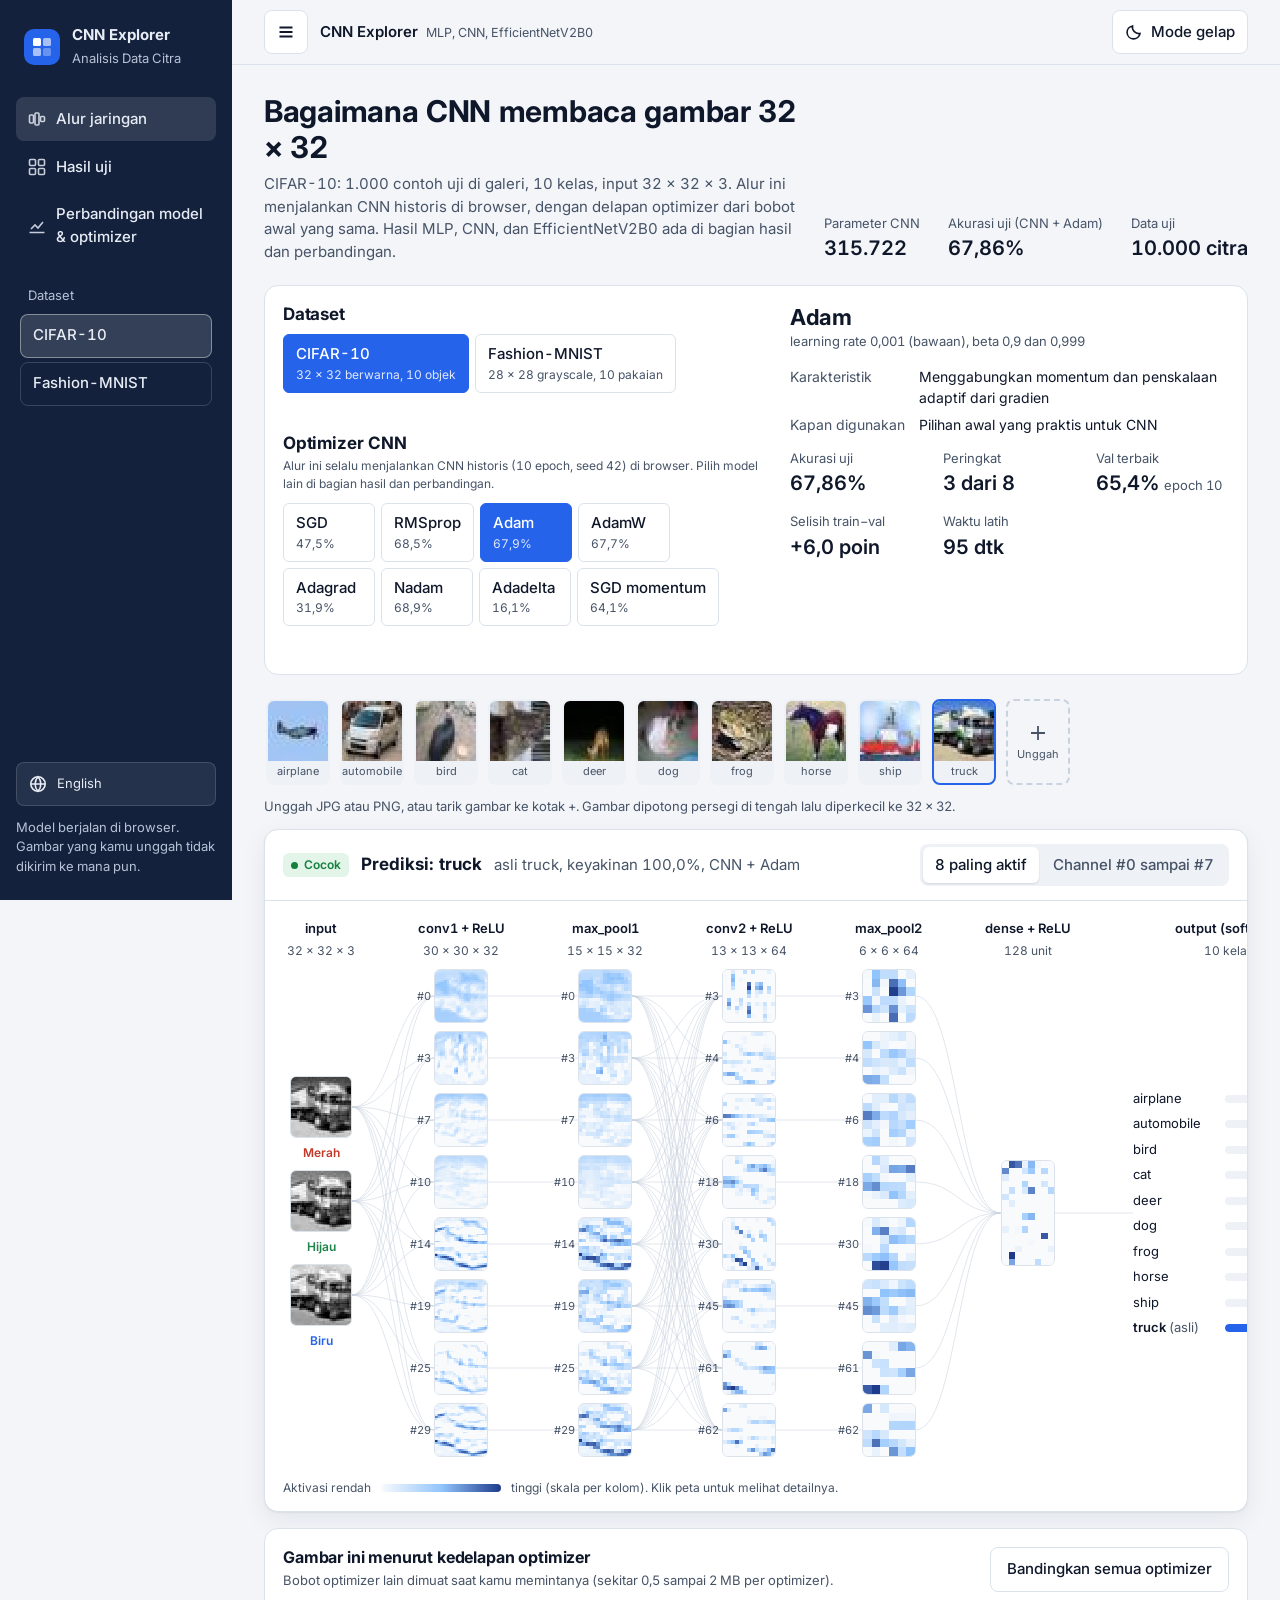
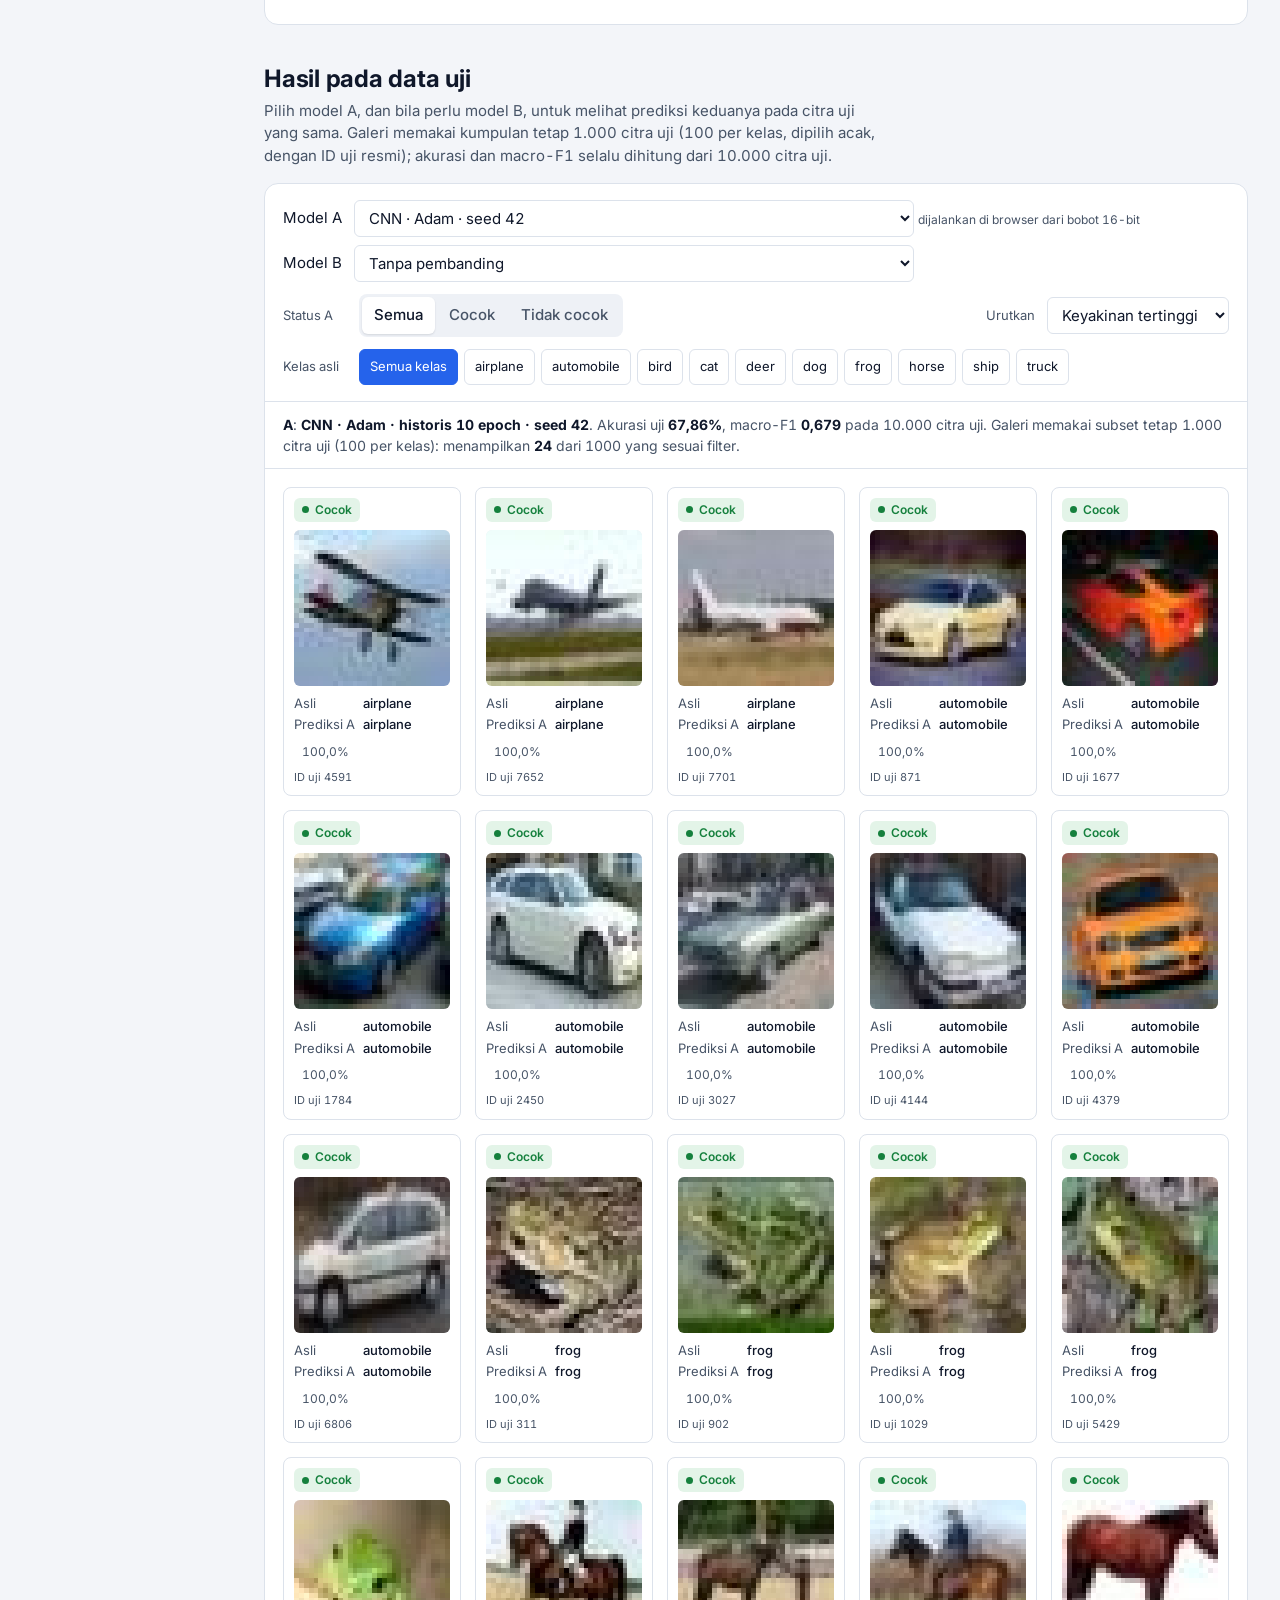
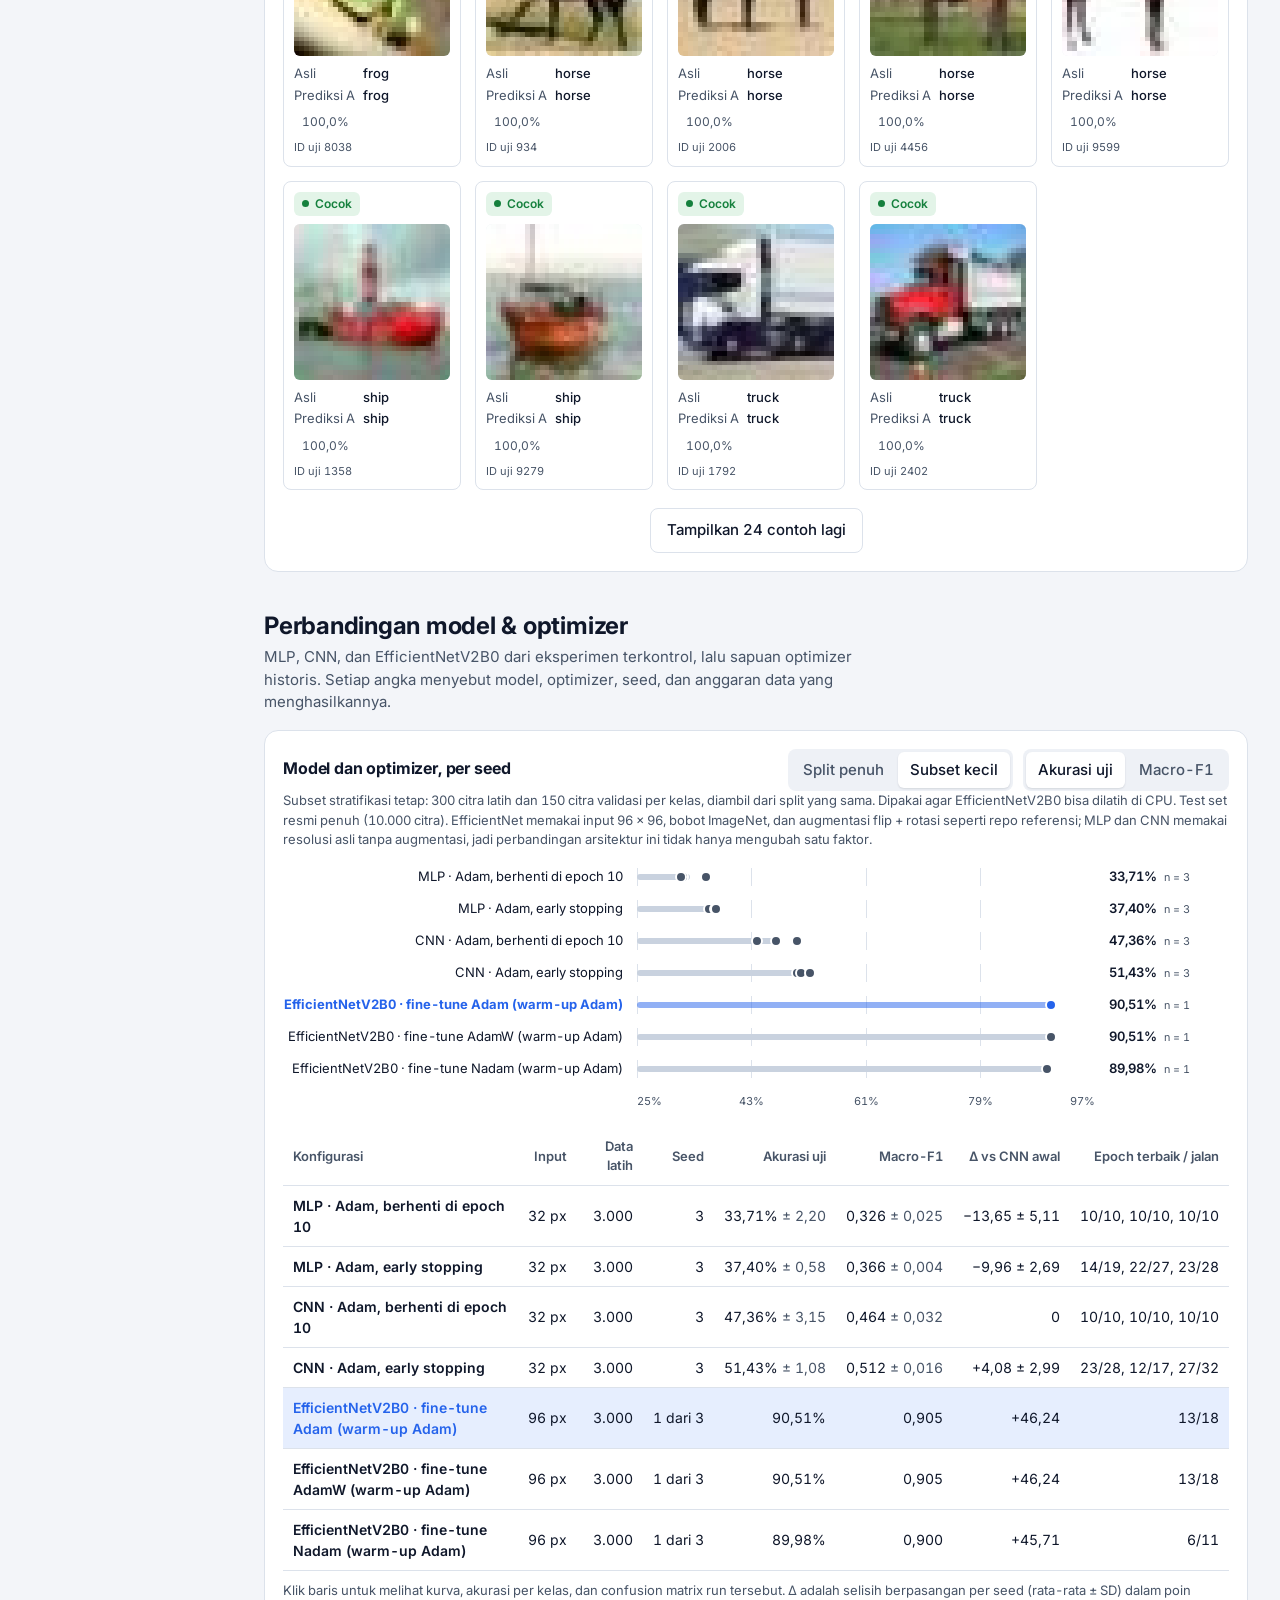
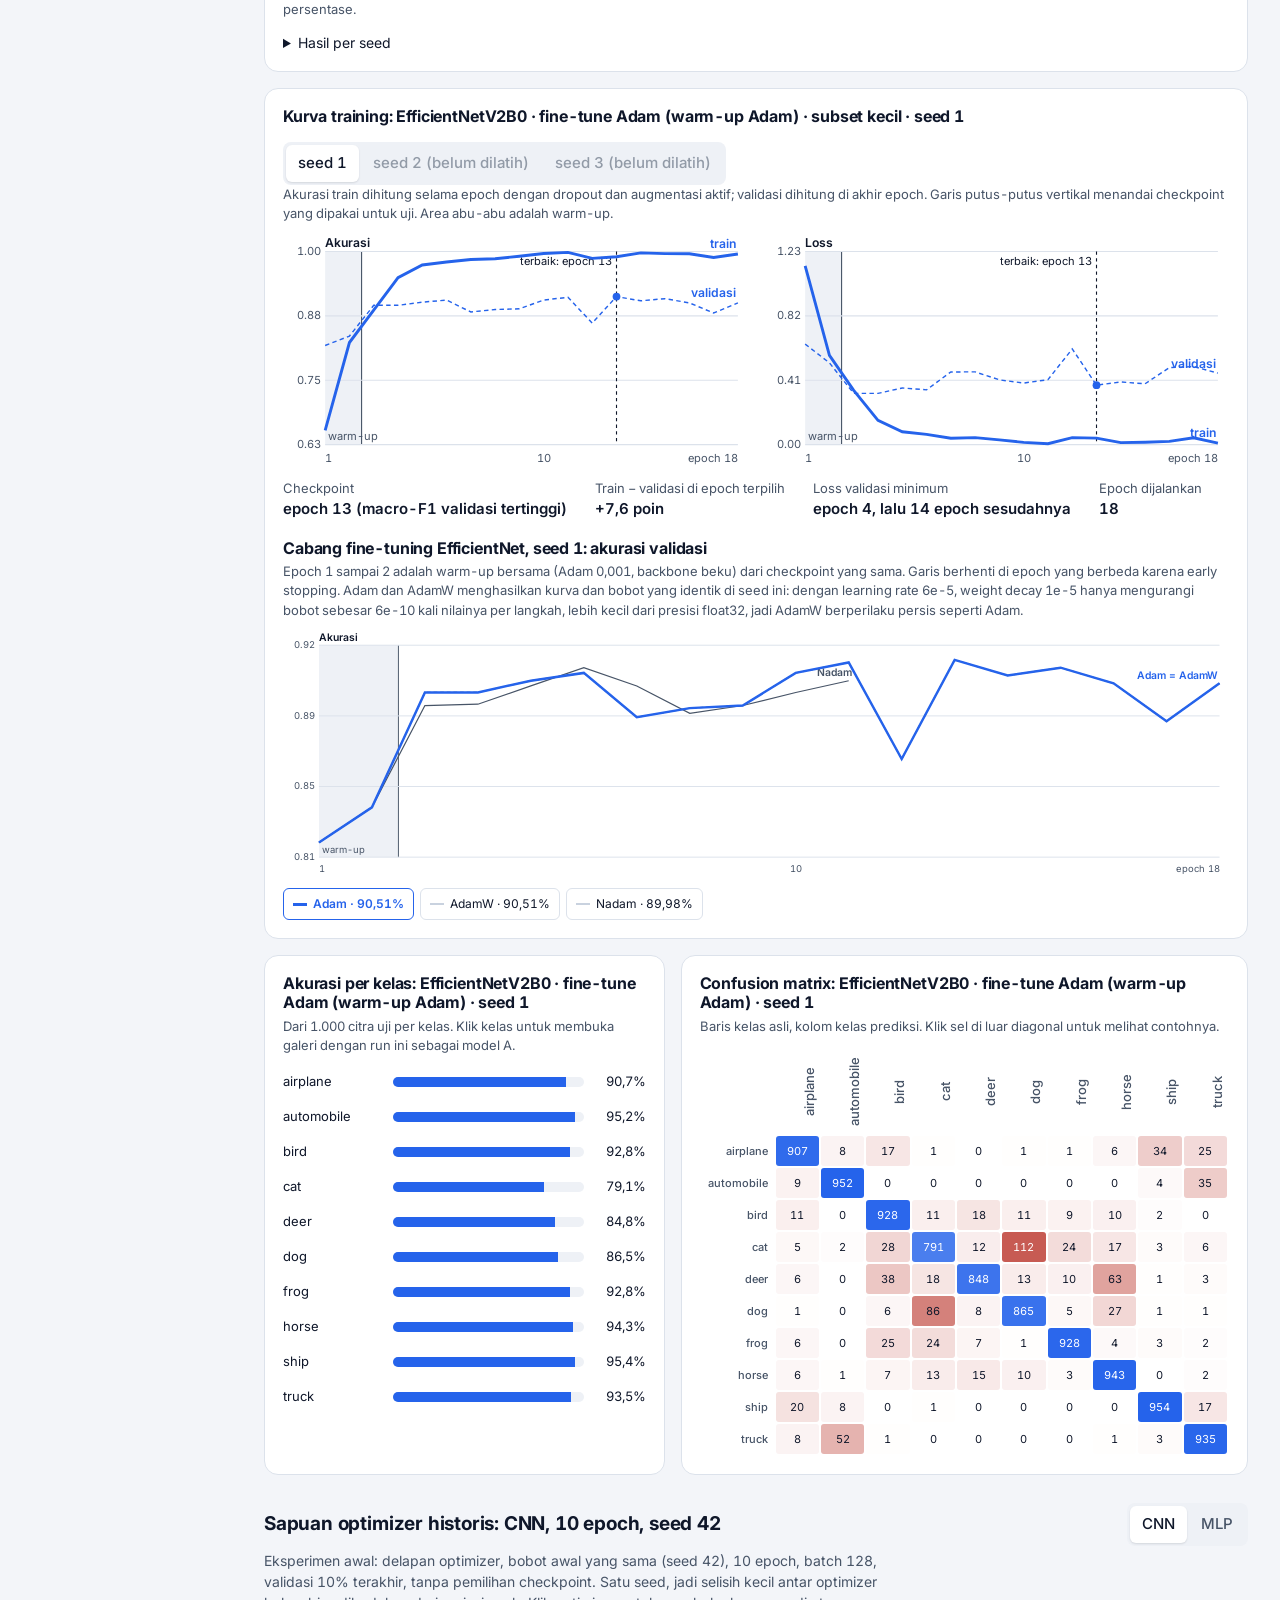
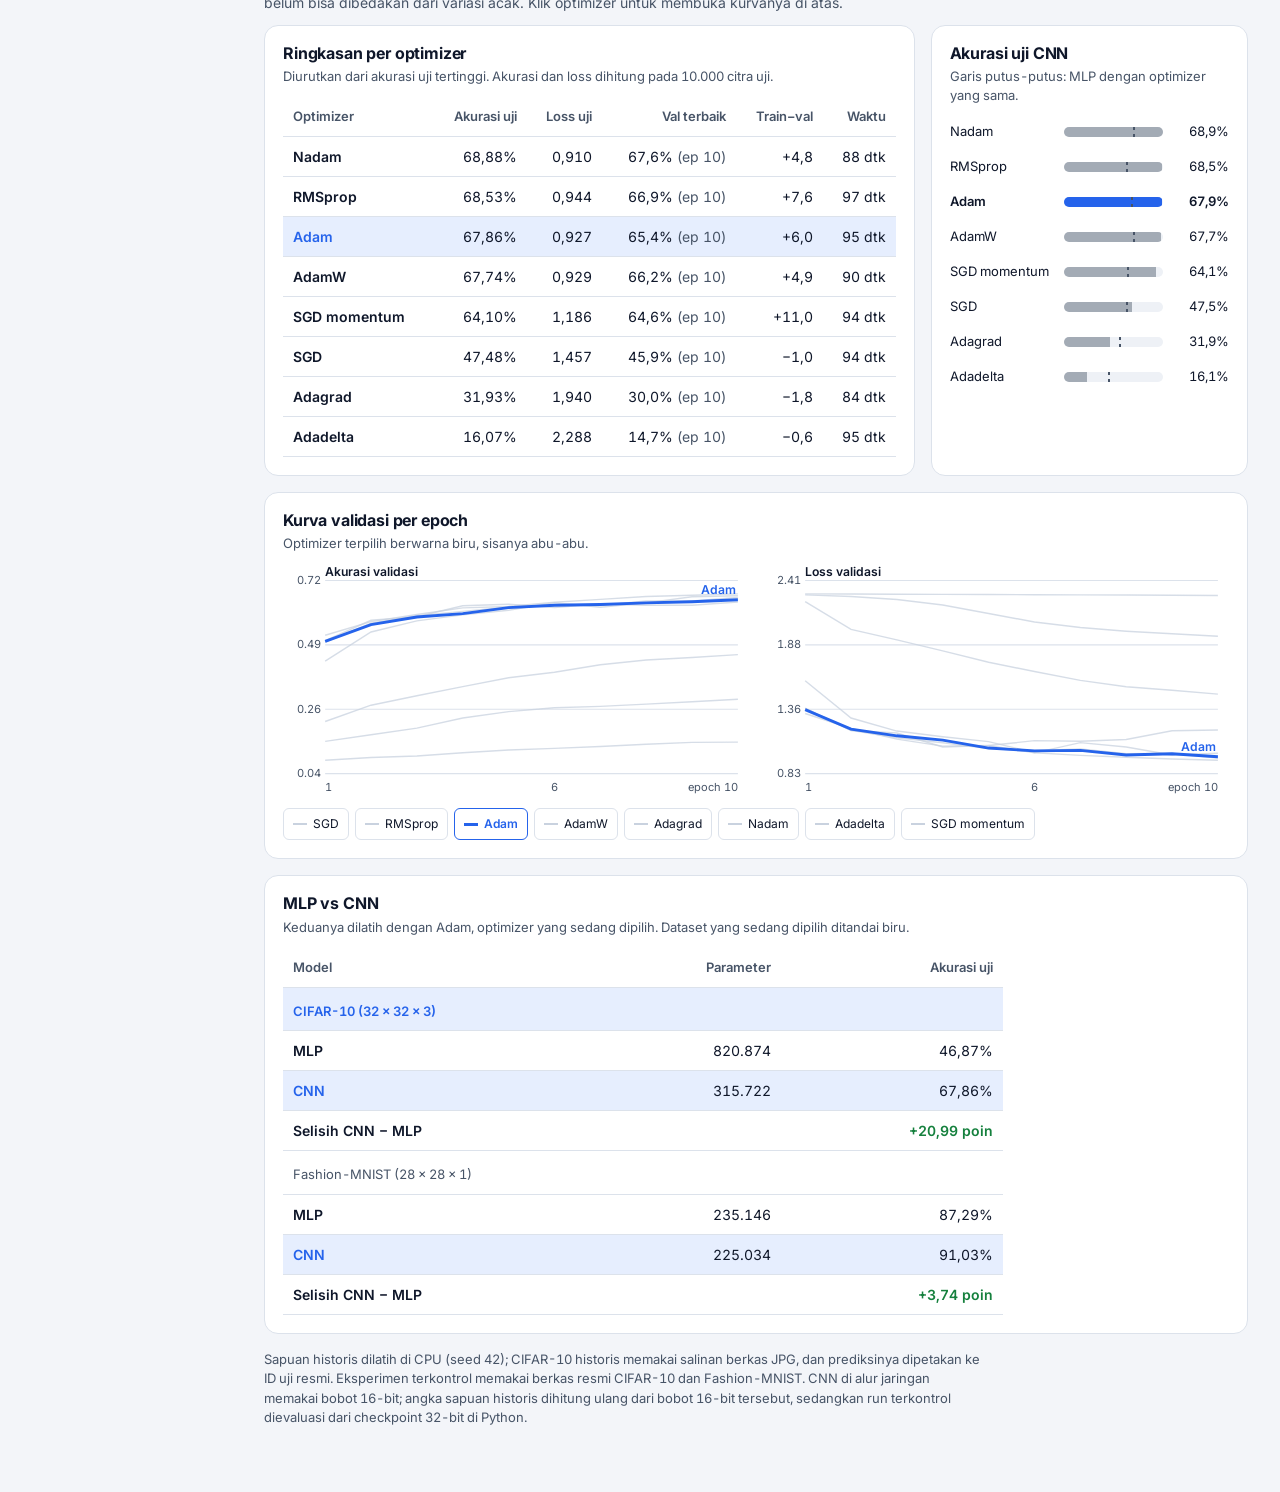
==== commit 88b844a6: "Open the comparison on EfficientNet results, point to them from the full split, and build on Windows" ====
--- a/dashboard/index.id.html
+++ b/dashboard/index.id.html
@@ -924,6 +924,7 @@
   branchT:s=>`Cabang fine-tuning EfficientNet, seed ${s}: akurasi validasi`, branchN:"Epoch 1 sampai 2 adalah warm-up bersama (Adam 0,001, backbone beku) dari checkpoint yang sama. Garis berhenti di epoch yang berbeda karena early stopping.",
   trainNote:"Akurasi train dihitung selama epoch dengan dropout dan augmentasi aktif; validasi dihitung di akhir epoch. Garis putus-putus vertikal = checkpoint terpilih.",
   pclsT:lab=>`Akurasi per kelas: ${lab}`, cmT:lab=>`Confusion matrix: ${lab}`,
+  effElsewhere:"Hasil EfficientNet 96 px ada di tab Subset kecil", effShort:"lihat tab Subset kecil",
   pickRun:"Pilih konfigurasi di tabel untuk melihat kurvanya.", noneDone:"Belum ada run yang selesai untuk eksperimen ini. Tabel di bawah menunjukkan run yang direncanakan.", loading:"Memuat…",
   histT:m=>`Sapuan optimizer historis: ${m}, 10 epoch, seed 42`,
   aWhere:"Model A", bWhere:"Model B",
@@ -1067,7 +1068,7 @@
     let h=`<div class="dots" role="img" aria-label="${L.chartLab(L.stShort[S.study],S.metric==="acc"?L.metAcc:L.metF1)}">`;
     C.forEach(c=>{const sel=c.runs.some(r=>r.key===S.detail),v=c.runs.map(r=>r[met]);
       h+=`<div class="drow${sel?" sel":""}" aria-hidden="true"><span class="dl">${MNAME[c.model]} · ${optPart(c)}</span><span class="dt">`
-        +(v.length?`<i style="width:${P(mean(v))}%"></i>`+v.map(x=>`<b style="left:${P(x)}%"></b>`).join(""):`<span class="nr">${L.nr}</span>`)
+        +(v.length?`<i style="width:${P(mean(v))}%"></i>`+v.map(x=>`<b style="left:${P(x)}%"></b>`).join(""):`<span class="nr">${L.nr}${c.model==="effnet"&&S.study==="full"&&EX().runs.some(r=>r.study==="budget"&&r.model==="effnet")?" · "+L.effShort:""}</span>`)
         +`</span><span class="dn">${v.length?fmt(mean(v))+` <small>n = ${v.length}</small>`:""}</span></div>`;});
     h+=`<div class="drow axis" aria-hidden="true"><span class="dl"></span><span class="dt">${[0,1,2,3,4].map(g=>{const v=lo+(hi-lo)*g/4;return `<em style="left:${g*25}%">${met==="acc"?nf(v*100,0)+"%":v.toFixed(2)}</em>`;}).join("")}</span><span class="dn"></span></div>`;
     box.innerHTML=h+"</div>";}
@@ -1075,7 +1076,7 @@
   let t=`<thead><tr>${L.cfgHead.map((h,i)=>`<th scope="col"${i?"":' style="text-align:left"'}>${h}</th>`).join("")}</tr></thead><tbody>`;
   C.forEach(c=>{const R=c.runs,total=R.length+c.planned.length,sel=R.some(r=>r.key===S.detail);
     const first=R[0]||c.planned[0];
-    if(!R.length){t+=`<tr><th scope="row">${MNAME[c.model]} · ${optPart(c)}</th><td colspan="7" style="text-align:left;color:var(--muted)">${L.nr} (0 / ${total} seed)</td></tr>`;return;}
+    if(!R.length){t+=`<tr><th scope="row">${MNAME[c.model]} · ${optPart(c)}</th><td colspan="7" style="text-align:left;color:var(--muted)">${L.nr} (0 / ${total} seed)${c.model==="effnet"&&S.study==="full"&&EX().runs.some(r=>r.study==="budget"&&r.model==="effnet")?". "+L.effElsewhere:""}</td></tr>`;return;}
     const a=R.map(r=>r.acc),f=R.map(r=>r.f1),mv=R.map(r=>r[met]);
     const pairs=R.filter(r=>bs[r.seed]!=null).map(r=>(r[met]-bs[r.seed])*100),md=pairs.length?mean(pairs):0;
     const dtxt=c.k==="cnn-adam-e10"?"0":pairs.length?L.delta((md>=0?"+":"−")+nf(Math.abs(md),2),nf(sd(pairs),2),pairs.length):L.deltaNone;
@@ -1191,7 +1192,10 @@
   $("#cmpTable").innerHTML=`<thead><tr><th scope="col">Model</th><th scope="col">Parameter</th><th scope="col">Akurasi uji</th></tr></thead><tbody>${body}</tbody>`;}
 function renderTraining(){if(!EX())return;
   if(!EX().byKey[S.detail]){const C=configs(S.study),c=C.find(c=>c.runs.length&&c.model==="effnet")||C.find(c=>c.runs.length&&c.k==="cnn-adam")||C.find(c=>c.runs.length);S.detail=c?c.runs[0].key:"";}
-  renderCfg();renderHist();renderDetail();}
+  renderCfg();renderHist();if(detailSeen)renderDetail();}
+/* curves and per-run files load only once the comparison section is near the screen */
+let detailSeen=false;
+new IntersectionObserver((es,ob)=>{if(es.some(e=>e.isIntersecting)&&!detailSeen){detailSeen=true;ob.disconnect();if(EX())renderDetail();}},{rootMargin:"400px 0px"}).observe(document.getElementById("training"));
 
 /* ---------- dataset control ---------- */
 const DSLIST=[{key:"cifar10"},{key:"fashion"}];
@@ -1286,7 +1290,9 @@
   // run index: small, loaded after the flow is on screen; predictions and curves load per run on demand
   $("#summary").textContent=L.loadingRuns;
   try{await loadExp(S.ds);}catch(e){$("#summary").innerHTML=`<span style="color:var(--bad)">${L.expErr}</span>`;$("#cfgNote").textContent=L.expErr;window.__ready=true;return;}
-  if(!EX().runs.some(r=>r.study===S.study))S.study=EX().runs.some(r=>r.study==="budget")?"budget":S.study;
+  // open on the experiment that has EfficientNet results (the full 224 px recipe has not been run yet)
+  const effIn=st=>EX().runs.some(r=>r.study===st&&r.model==="effnet");
+  if(!effIn(S.study)&&effIn("budget"))S.study="budget";
   syncRunPickers();renderGallery();renderTraining();
   window.__ready=true;
 })();
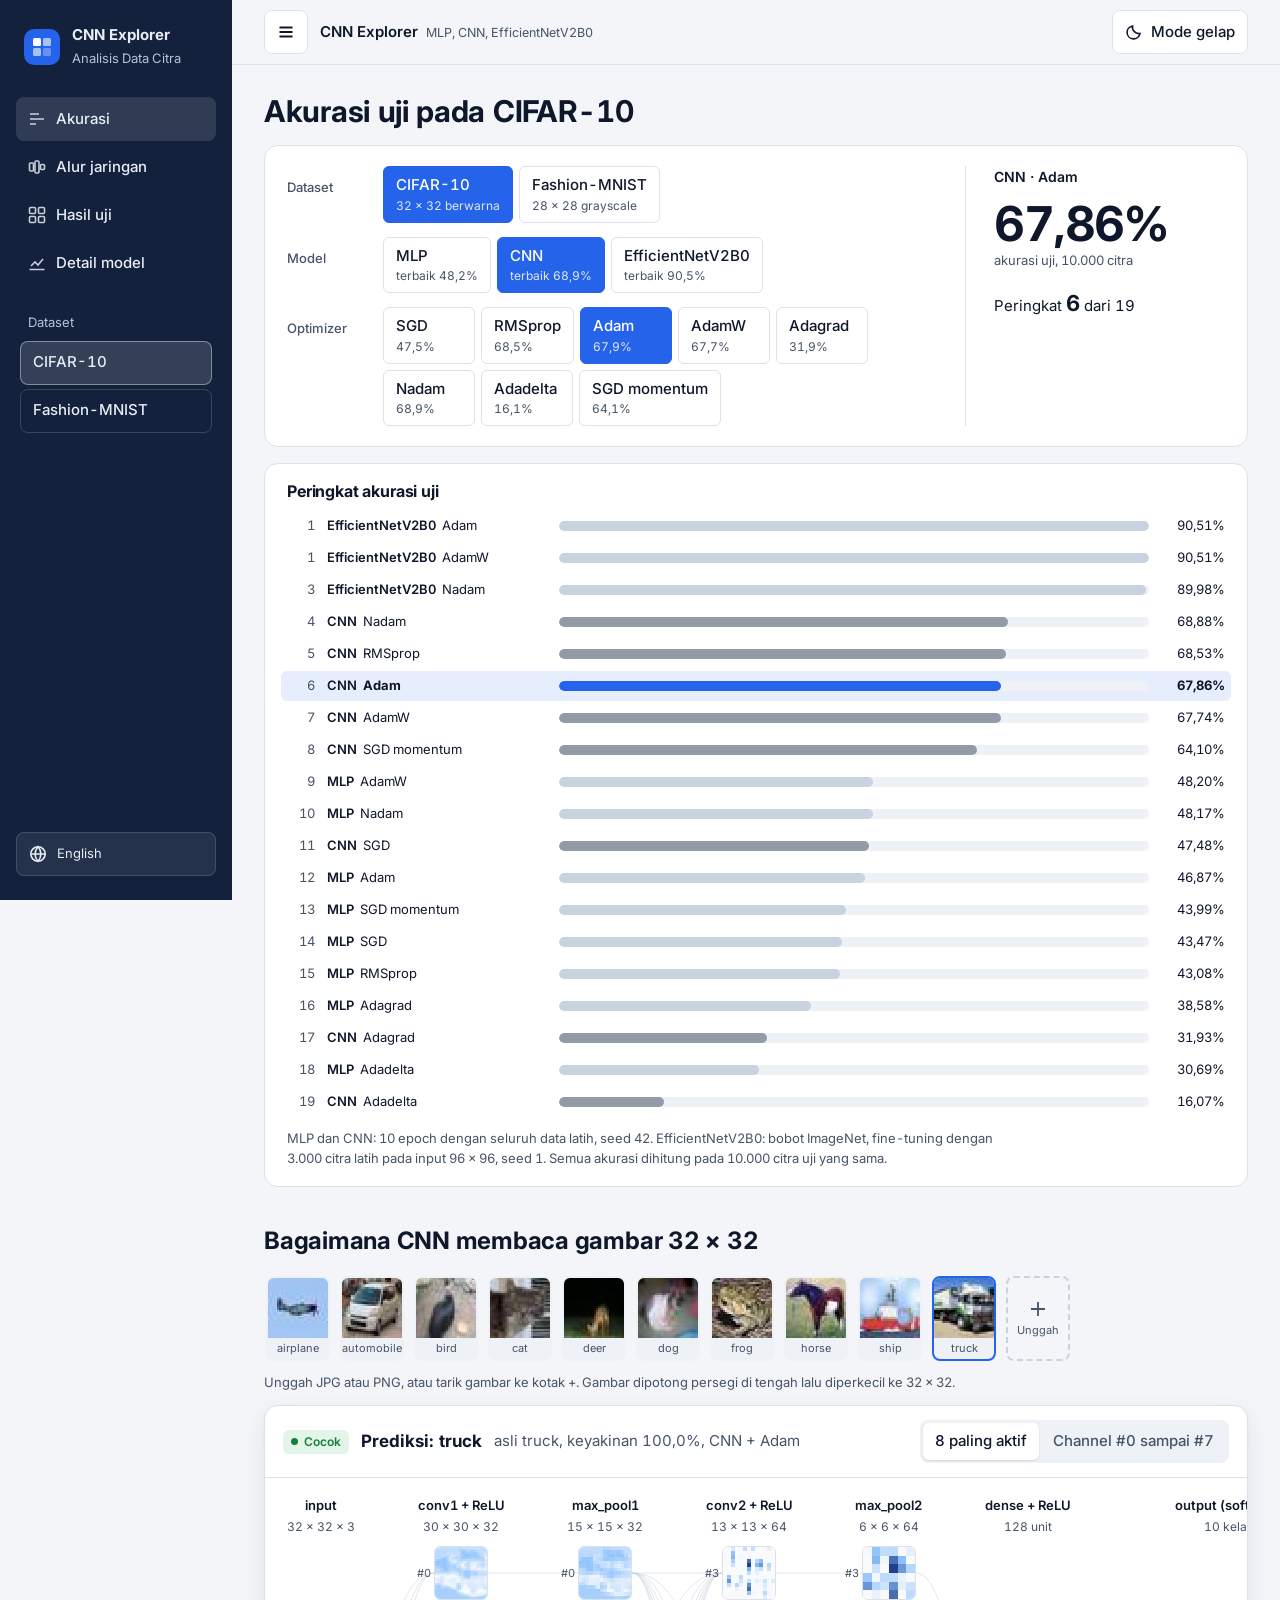
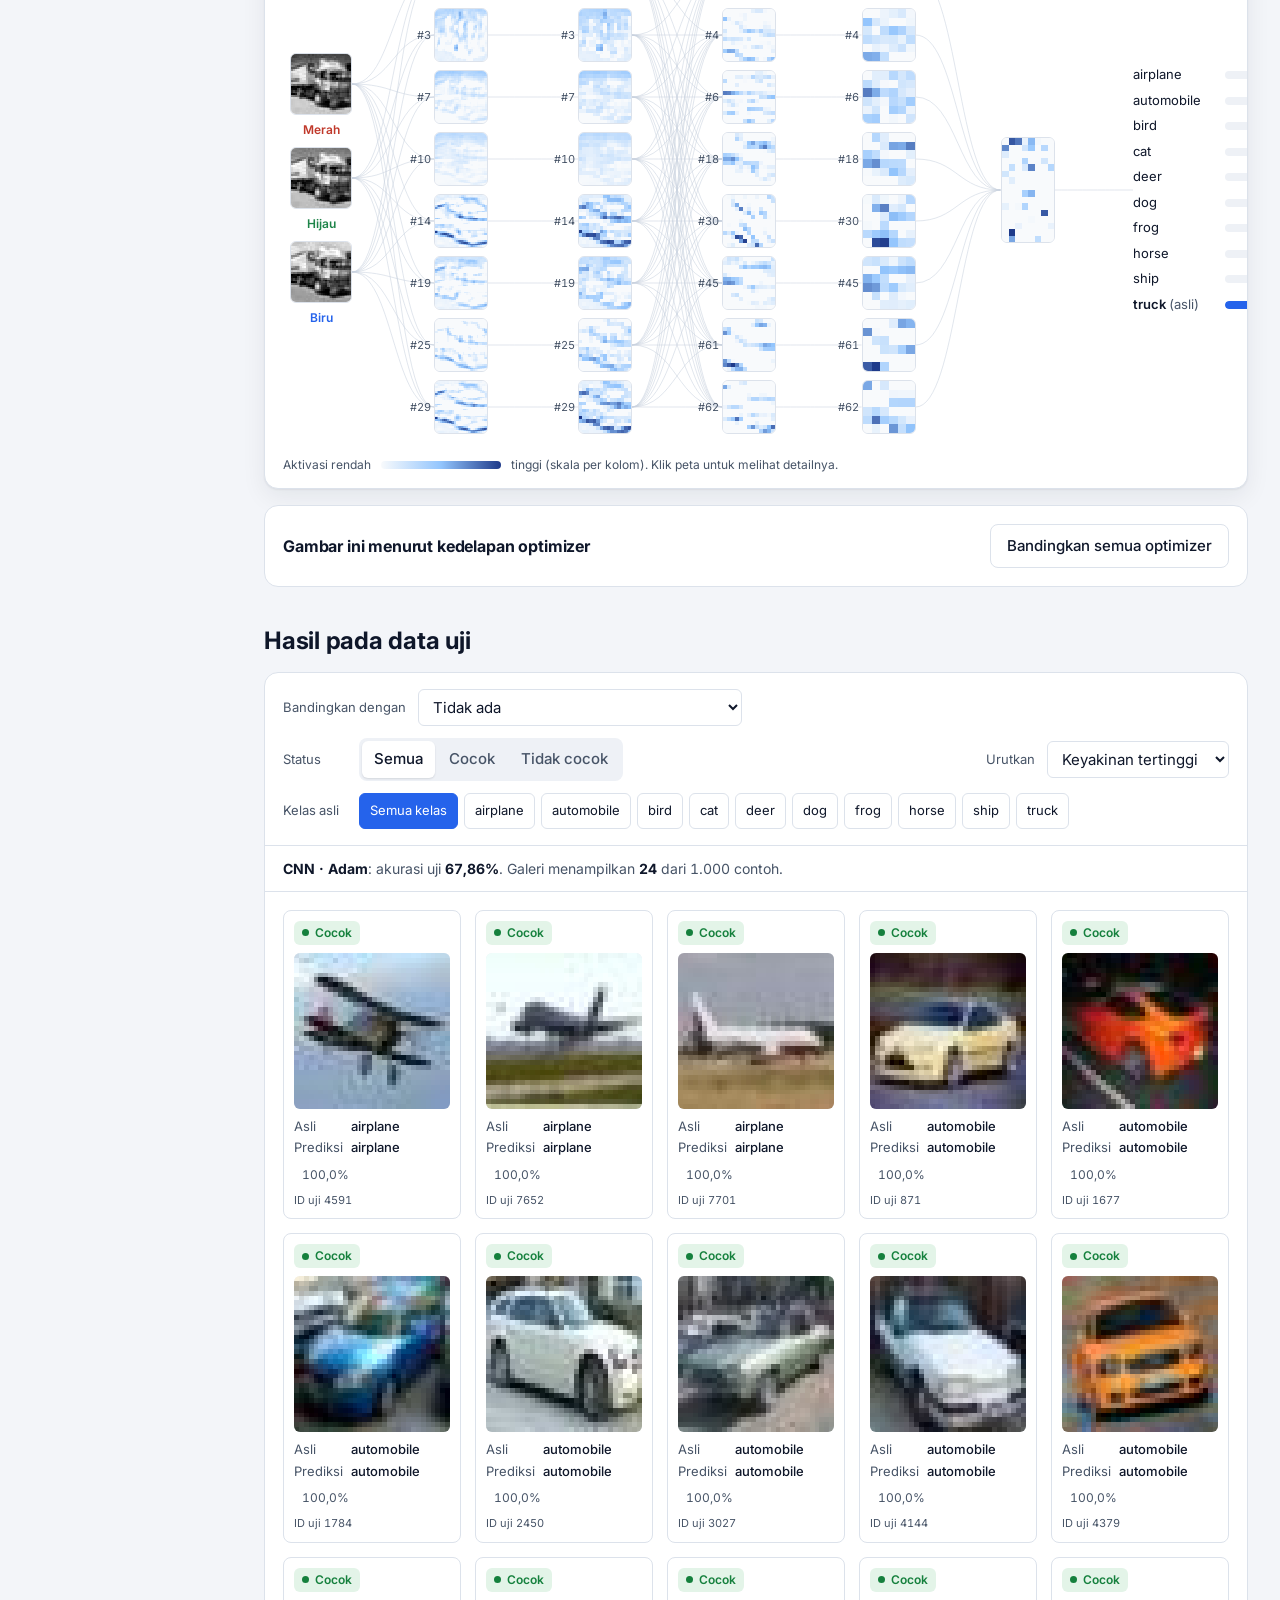
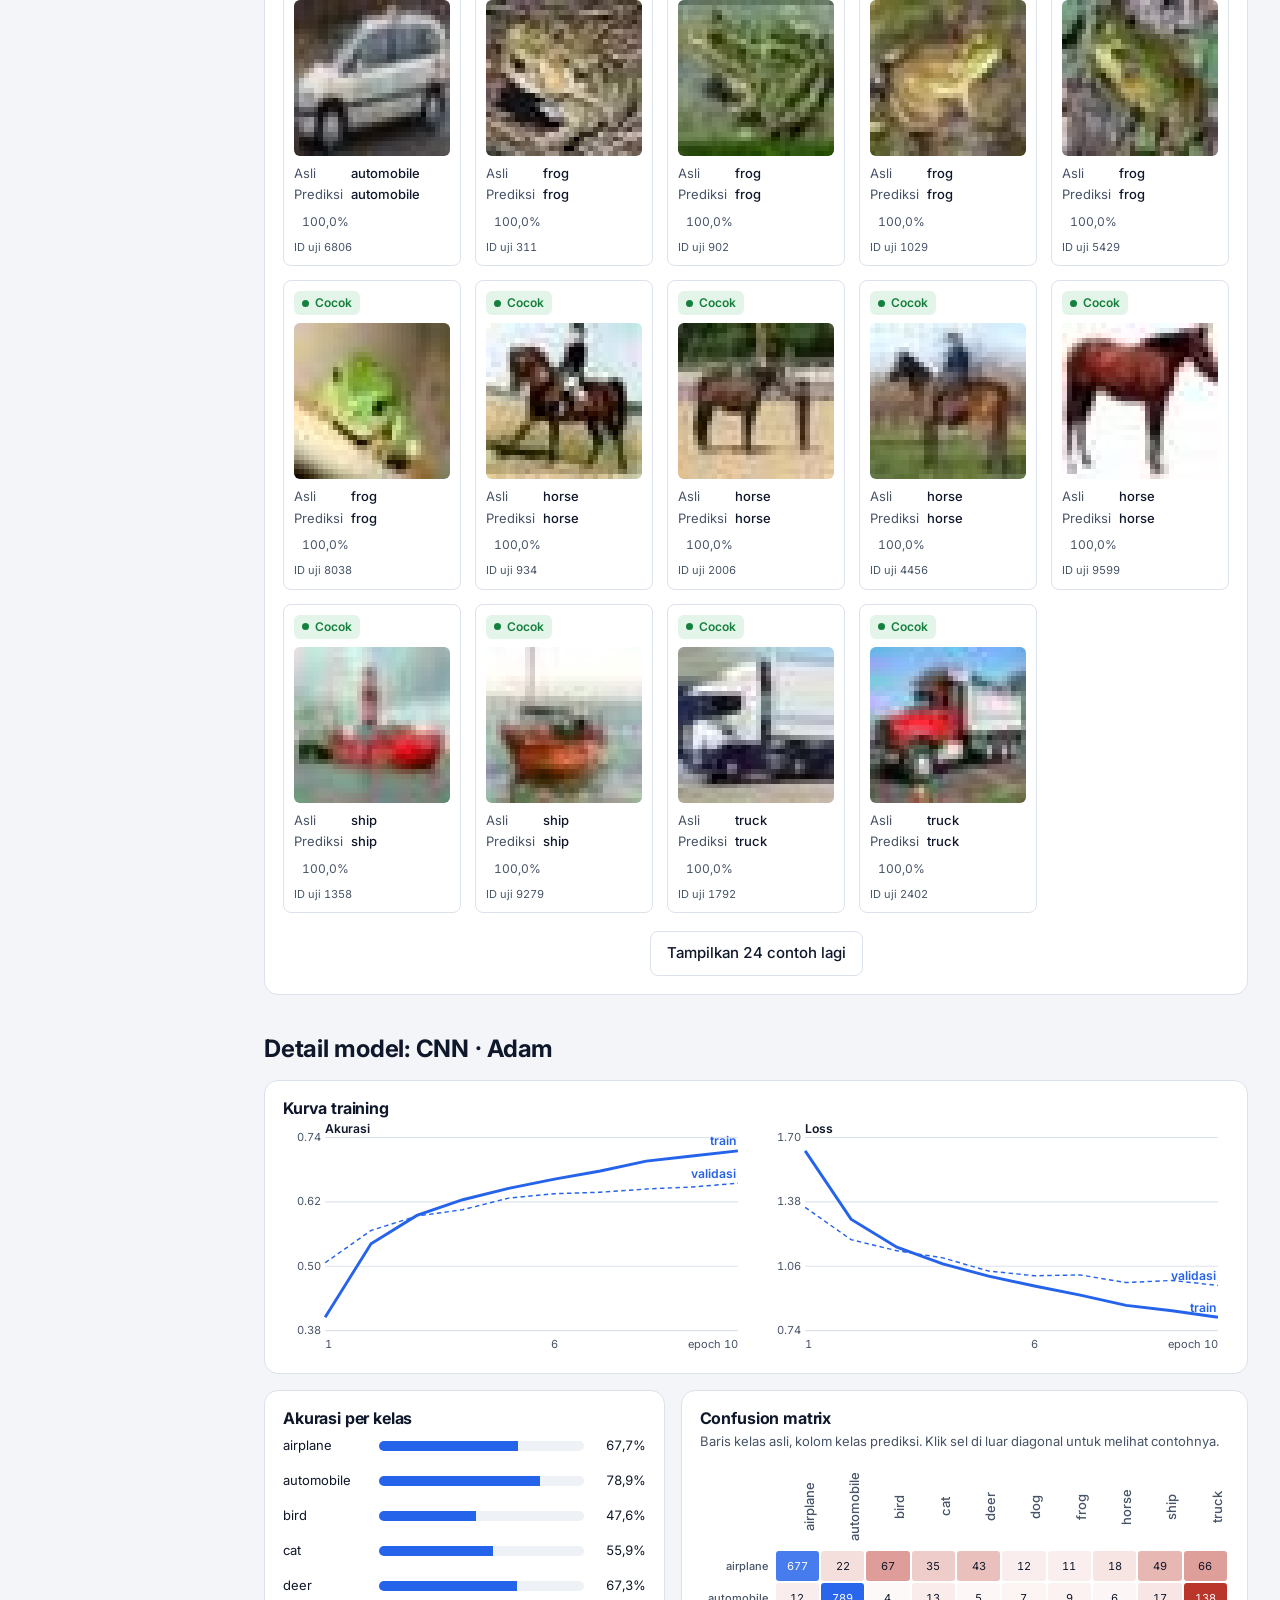
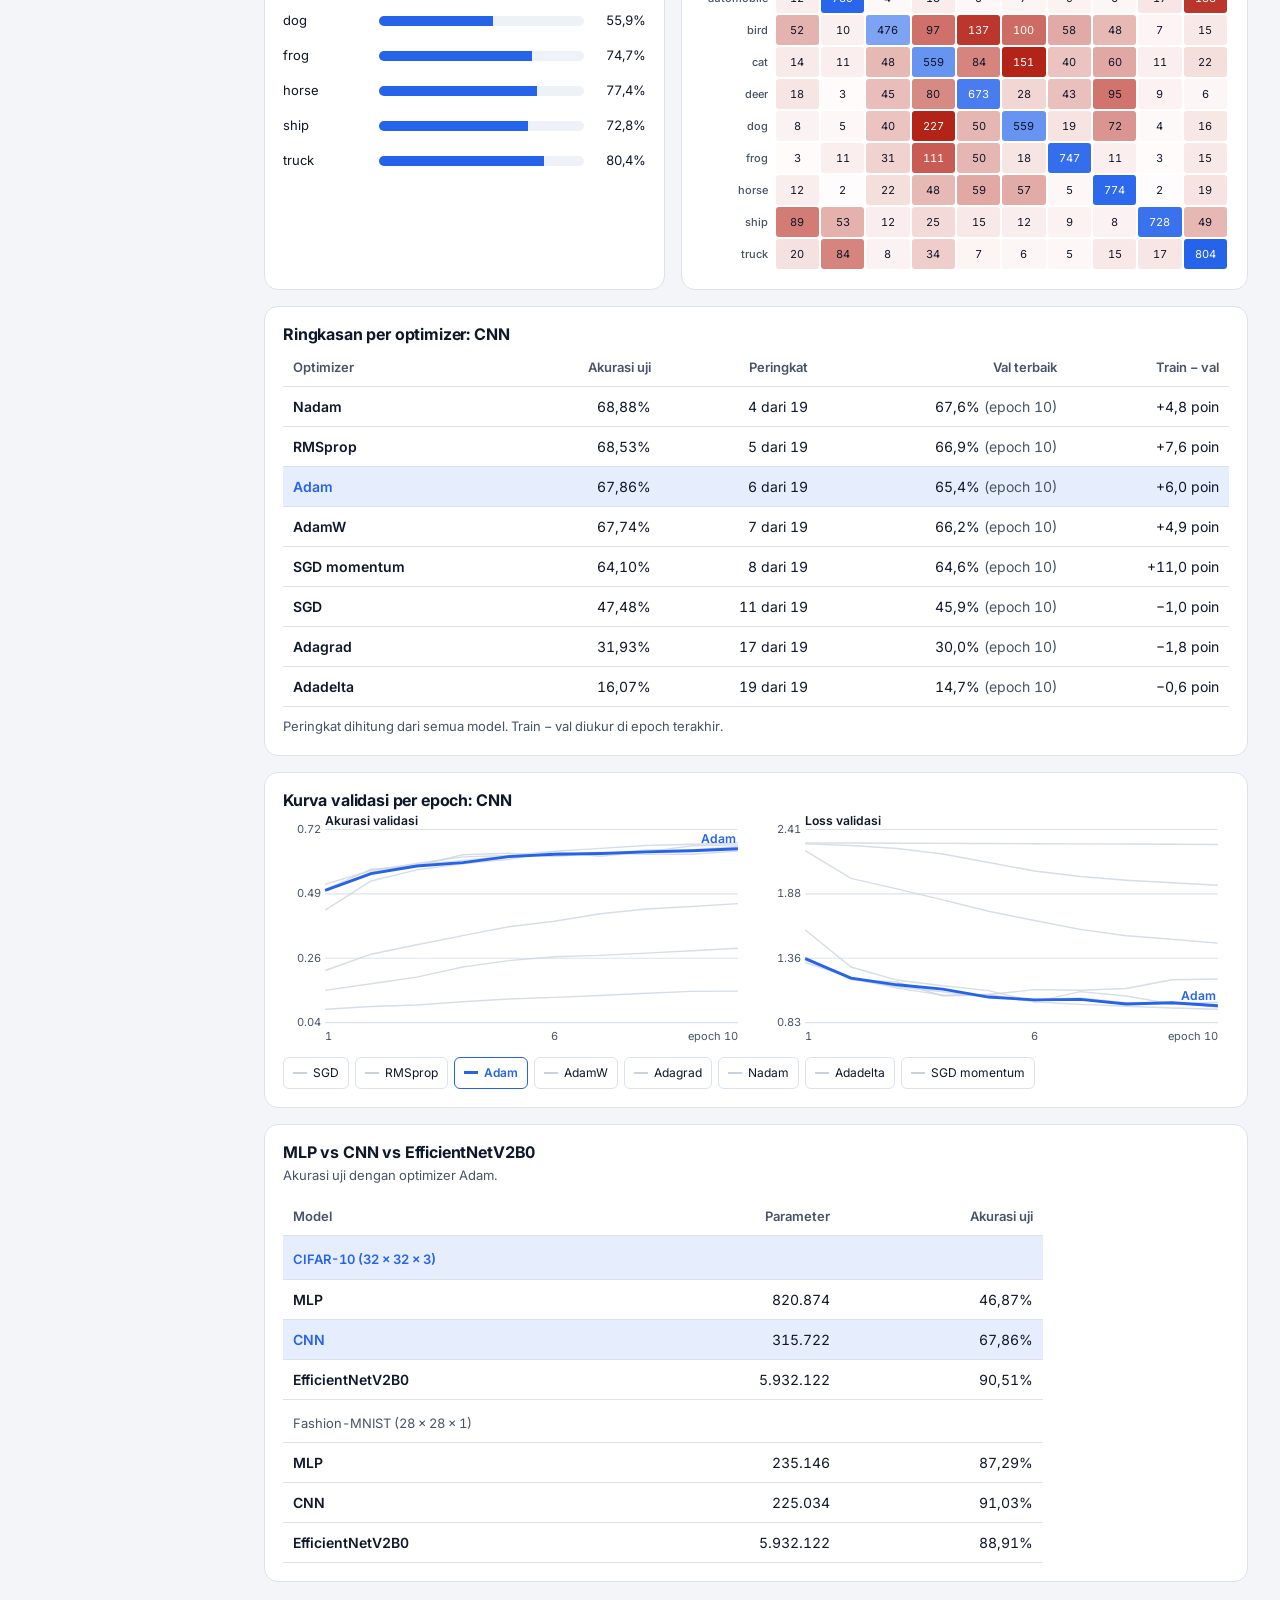
==== commit 03e707bc: "Simplify dashboard dataset, model and optimizer" ====
--- a/dashboard/index.id.html
+++ b/dashboard/index.id.html
@@ -234,32 +234,55 @@
 }
 </style>
 <style>
-/* additions for optimizer control */
-.optbox{margin-top:22px;padding:18px;display:grid;grid-template-columns:minmax(0,1.1fr) minmax(0,1fr);gap:24px;align-items:start}
-.optbox h2{font-size:17px}
-.optlist{display:flex;flex-wrap:wrap;gap:6px;margin-top:10px}
-.optbtn{border:1px solid var(--line);background:var(--surface);border-radius:var(--r-chip);padding:8px 12px;min-height:44px;cursor:pointer;font-weight:500;display:flex;flex-direction:column;align-items:flex-start;gap:0;min-width:92px}
+/* picker: dataset -> model -> optimizer, with the selected result as the focal number */
+.pick{padding:20px 22px;display:grid;grid-template-columns:minmax(0,1fr) 260px;gap:28px;align-items:start}
+.pick-row{display:grid;grid-template-columns:84px minmax(0,1fr);gap:12px;align-items:start}
+.pick-row + .pick-row{margin-top:14px}
+.pick-row > .lbl{font-size:13px;color:var(--muted);padding-top:12px;font-weight:500}
+.optlist{display:flex;flex-wrap:wrap;gap:6px}
+.optbtn{border:1px solid var(--line);background:var(--surface);border-radius:var(--r-chip);padding:7px 12px;min-height:44px;cursor:pointer;font-weight:500;display:flex;flex-direction:column;align-items:flex-start;gap:0;min-width:92px;text-align:left}
 .optbtn small{font-size:12px;color:var(--muted);font-weight:400}
 .optbtn:hover{border-color:var(--accent)}
 .optbtn[aria-pressed="true"]{background:var(--accent);border-color:var(--accent);color:#fff}
 .optbtn[aria-pressed="true"] small{color:rgba(255,255,255,.85)}
 :root[data-theme="dark"] .optbtn[aria-pressed="true"]{color:#0A1222}
 :root[data-theme="dark"] .optbtn[aria-pressed="true"] small{color:rgba(10,18,34,.8)}
-.optinfo h3{font-size:22px}
-.optinfo .cfg{font-size:13px;color:var(--muted);margin-top:2px}
-.optinfo dl{display:grid;grid-template-columns:auto 1fr;gap:6px 14px;margin:14px 0 0;font-size:14px}
-.optinfo dt{color:var(--muted)}
-.optinfo dd{margin:0}
-.optstats{display:grid;grid-template-columns:repeat(auto-fill,minmax(118px,1fr));gap:14px 20px;margin-top:14px}
-.optstats div{font-size:13px;color:var(--muted)}
-.optstats b{display:block;font-size:20px;color:var(--ink);font-weight:600}
 .optmsg{font-size:13px;color:var(--muted);margin-top:10px;min-height:20px}
 .optmsg.err{color:var(--bad)}
+.optmsg:empty{min-height:0;margin:0}
+.score{border-left:1px solid var(--line);padding-left:28px;display:flex;flex-direction:column;gap:2px;min-height:100%}
+.score .who{font-size:14px;font-weight:600}
+.score .num{font-size:48px;font-weight:700;letter-spacing:-.03em;line-height:1.05;margin-top:10px}
+.score .cap{font-size:13px;color:var(--muted)}
+.score .rk{margin-top:14px;font-size:15px}
+.score .rk b{font-size:22px}
+/* ranking: every trained configuration on one scale from 0 */
+.rankp{padding:18px 22px;margin-top:16px}
+.rankp h2{font-size:16px;margin-bottom:10px}
+.rank{display:flex;flex-direction:column;gap:2px}
+.rank button{display:grid;grid-template-columns:28px minmax(150px,220px) minmax(0,1fr) 64px;gap:12px;align-items:center;border:0;background:none;padding:3px 6px;margin:0 -6px;border-radius:6px;cursor:pointer;text-align:left;font-size:13px;min-height:30px}
+.rank button:hover{background:var(--sunken)}
+.rank .n{color:var(--muted);text-align:right}
+.rank .who b{font-weight:600;margin-right:6px}
+.rank .bar{height:10px;background:var(--sunken);border-radius:5px;overflow:hidden}
+.rank .bar i{display:block;height:100%;background:var(--link);border-radius:5px}
+.rank .same .bar i{background:var(--muted);opacity:.55}
+.rank button[aria-pressed="true"]{background:var(--accent-soft)}
+.rank button[aria-pressed="true"] .bar i{background:var(--accent);opacity:1}
+.rank button[aria-pressed="true"] .who,.rank button[aria-pressed="true"] em{font-weight:700}
+.rank em{font-style:normal;text-align:right}
+.rank-note{font-size:13px;color:var(--muted);margin-top:12px;max-width:90ch}
+.flow.mlp{grid-template-columns:repeat(5,auto);min-width:860px}
 .flow-wrap.busy .flow{opacity:.35;transition:opacity .15s}
+.effmsg{padding:18px 22px;display:flex;gap:16px;align-items:center;justify-content:space-between;flex-wrap:wrap}
+.effmsg p{color:var(--muted);max-width:70ch}
+.effmsg a{text-decoration:none;color:var(--ink)}
 .compare{margin-top:16px;padding:18px}
 .compare .c-head{display:flex;justify-content:space-between;align-items:center;gap:12px;flex-wrap:wrap}
 .compare h3{font-size:16px}
 .compare p.note{font-size:13px;color:var(--muted);margin-top:4px}
+.compare p.note:empty{display:none}
+.crows:empty{display:none}
 .crows{display:grid;grid-template-columns:repeat(auto-fill,minmax(210px,1fr));gap:8px;margin-top:14px}
 .crow{border:1px solid var(--line);border-radius:var(--r-tile);background:var(--surface);padding:10px 12px;text-align:left;cursor:pointer;display:flex;flex-direction:column;gap:6px}
 .crow:hover{border-color:var(--accent)}
@@ -268,16 +291,19 @@
 .crow b{font-size:14px}
 .crow span.p{font-size:13px;color:var(--muted)}
 .crow span.p strong{color:var(--ink);font-weight:600}
-.cmp-row{display:flex;gap:10px;align-items:center;flex-wrap:wrap}
 .check{display:inline-flex;align-items:center;gap:8px;font-size:13px;color:var(--ink);min-height:36px;cursor:pointer}
 .check input{width:18px;height:18px;accent-color:var(--accent)}
-.check[aria-disabled="true"]{opacity:.5;cursor:not-allowed}
 .card .vs{font-size:12px;color:var(--muted);display:flex;gap:6px;align-items:center;flex-wrap:wrap;border-top:1px dashed var(--line);padding-top:7px}
 .card .vs .tab{font-size:11px;padding:1px 6px}
+div.card{cursor:default}
+div.card:hover{border-color:var(--line)}
+.sid{font-size:11px;color:var(--muted)}
 tr.sel th,tr.sel td{background:var(--accent-soft)}
+tr.sel th{color:var(--accent)}
 tr.click{cursor:pointer}
 tr.click:hover th,tr.click:hover td{background:var(--sunken)}
 tr.sel:hover th,tr.sel:hover td{background:var(--accent-soft)}
+tr.grp.sel td{color:var(--accent);font-weight:600}
 .optrow-btn{all:unset;cursor:pointer;font-weight:600}
 .optrow-btn:focus-visible{outline:2px solid var(--accent);outline-offset:2px;border-radius:3px}
 .curves2{display:grid;grid-template-columns:1fr 1fr;gap:14px}
@@ -289,19 +315,9 @@
 .okey button[aria-pressed="true"]{border-color:var(--accent);color:var(--accent);font-weight:600}
 .okey button[aria-pressed="true"] i{border-top:3px solid var(--accent)}
 .okey button:hover{border-color:var(--accent)}
-.bars{display:flex;flex-direction:column;gap:7px}
-.bars button{display:grid;grid-template-columns:104px 1fr 56px;gap:10px;align-items:center;font-size:13px;border:0;background:none;padding:2px 0;cursor:pointer;text-align:left;min-height:28px}
-.bars .bar{height:10px;background:var(--sunken);border-radius:5px;overflow:hidden}
-.bars .bar i{display:block;height:100%;background:var(--muted);opacity:.45}
-.bars button[aria-pressed="true"] .bar i{opacity:1}
-.bars button[aria-pressed="true"] .bar i{background:var(--accent)}
-.bars button[aria-pressed="true"]{font-weight:600}
-.bars em{font-style:normal;text-align:right}
 .lang-btn{text-decoration:none}
 .tab{white-space:nowrap;flex:none}
 .lang-short{display:none;font-weight:600}
-.dslist{display:flex;flex-wrap:wrap;gap:6px;margin-top:10px}
-.dsbtn{min-width:170px}
 .rail-ds{display:flex;flex-direction:column;gap:8px;padding:0 4px}
 .rail-ds p{font-size:13px;color:var(--rail-muted);margin:0 8px}
 .rail-ds-btns{display:flex;flex-direction:column;gap:4px}
@@ -309,9 +325,9 @@
 .rail-ds-btns button:hover{background:rgba(255,255,255,.07)}
 .rail-ds-btns button[aria-pressed="true"]{background:rgba(255,255,255,.14);border-color:rgba(255,255,255,.4)}
 #invWrap{margin-top:2px}
-.pcls button{grid-template-columns:100px 1fr 52px}
+#selB{max-width:100%;min-width:0}
+#fAgree{flex-wrap:wrap;max-width:100%}
 .pcls button span:first-child{overflow:hidden;text-overflow:ellipsis;white-space:nowrap}
-tr.grp.sel td{color:var(--accent);font-weight:600}
 .cm thead th{white-space:nowrap;height:84px}
 .brand{position:relative}
 .brand-text{min-width:0}
@@ -333,50 +349,21 @@
 .app.rail-closed .rail{display:none}
 .main-col{min-width:0;display:flex;flex-direction:column}
 main section{scroll-margin-top:76px}
-.sid{font-size:11px;color:var(--muted)}
-#cfgTable td,#seedTable td{white-space:nowrap}
-.where{font-size:12px;color:var(--muted)}
-.runpick{display:grid;grid-template-columns:auto minmax(0,1fr);gap:8px 12px;align-items:center}
-.runpick select{max-width:100%;width:min(560px,100%)}
-.fitstats{display:flex;flex-wrap:wrap;gap:12px 28px;margin-top:10px}
-.fitstats div{font-size:13px;color:var(--muted)}
-.fitstats b{display:block;font-size:15px;color:var(--ink);font-weight:600}
-.seg button:disabled{opacity:.55;cursor:not-allowed}
-.dots{display:flex;flex-direction:column;gap:2px;margin-top:6px}
-.drow{display:grid;grid-template-columns:minmax(0,340px) minmax(0,1fr) 120px;gap:14px;align-items:center;min-height:30px;font-size:13px}
-.drow .dl{text-align:right;overflow:hidden;text-overflow:ellipsis;white-space:nowrap}
-.drow.sel .dl{font-weight:700;color:var(--accent)}
-.drow .dt{position:relative;height:18px;background:repeating-linear-gradient(90deg,var(--line) 0 1px,transparent 1px 25%)}
-.drow .dt i{position:absolute;left:0;top:6px;height:6px;border-radius:3px;background:var(--link)}
-.drow.sel .dt i{background:var(--accent);opacity:.5}
-.drow .dt b{position:absolute;top:3px;width:12px;height:12px;margin-left:-6px;border-radius:50%;background:var(--muted);border:2px solid var(--surface)}
-.drow.sel .dt b{background:var(--accent)}
-.drow .nr{font-size:12px;color:var(--muted);padding-left:6px;line-height:18px}
-.drow .dn{font-weight:600}
-.drow .dn small{font-weight:400;color:var(--muted);margin-left:4px}
-.drow.axis .dt{background:none;height:16px}
-.drow.axis em{position:absolute;transform:translateX(-50%);font-style:normal;font-size:11px;color:var(--muted)}
-.drow.axis em:first-child{transform:none}.drow.axis em:last-child{transform:translateX(-100%)}
-.sub-head{margin:28px 0 12px}
-.sub-head h3{font-size:19px}
-.sub-head p{color:var(--muted);font-size:14px;margin-top:4px;max-width:72ch}
-tr.sel th{color:var(--accent)}
-.span-4{grid-column:span 4}.span-8{grid-column:span 8}
-@media (max-width:1100px){.span-4,.span-8{grid-column:span 12}.optbox{grid-template-columns:1fr}}
+@media (max-width:1100px){.pick{grid-template-columns:1fr}.score{border-left:0;border-top:1px solid var(--line);padding:18px 0 0}}
 @media (max-width:860px){
-  .dsbtn{min-width:0;flex:1}.curves2{grid-template-columns:1fr}.optbtn{min-width:0}
+  .optbtn{min-width:0}.curves2{grid-template-columns:1fr}
+  .pick{padding:16px}.pick-row{grid-template-columns:1fr;gap:6px}.pick-row > .lbl{padding-top:0}
+  .rankp{padding:16px}
+  .rank button{grid-template-columns:22px minmax(0,1fr) 58px;gap:4px 10px}
+  .rank .bar{grid-column:2/4;grid-row:2}
   .topbar{padding:8px 16px}
   .topbar-title small{display:none}
-  .runpick{grid-template-columns:1fr}
   .rail-close{display:grid}
-  .drow{grid-template-columns:minmax(0,1fr) 92px;gap:2px 10px}
-  .drow .dl{grid-column:1/-1;text-align:left}
-  .drow.axis .dl{display:none}
   .app .rail{position:fixed;inset:0 auto 0 0;z-index:50;width:min(300px,86vw);height:100dvh;overflow-y:auto;transform:translateX(-105%);transition:transform .2s ease;visibility:hidden}
   .app.drawer-open .rail{transform:none;visibility:visible}
 }
 @media (max-width:860px) and (prefers-reduced-motion:reduce){.app .rail{transition:none}}
-@media (max-width:480px){.theme-toggle{width:44px;padding:0;justify-content:center}.theme-toggle span{position:absolute;width:1px;height:1px;overflow:hidden;clip:rect(0 0 0 0);white-space:nowrap}}
+@media (max-width:480px){.theme-toggle{width:44px;padding:0;justify-content:center}.theme-toggle span{position:absolute;width:1px;height:1px;overflow:hidden;clip:rect(0 0 0 0);white-space:nowrap}.score .num{font-size:40px}}
 </style>
 </head>
 <body>
@@ -390,9 +377,10 @@
       <button class="rail-close" id="railClose" type="button" aria-label="Tutup menu samping" title="Tutup menu samping"><svg width="16" height="16" viewBox="0 0 16 16" stroke="currentColor" stroke-width="1.8" aria-hidden="true"><path d="M3 3l10 10M13 3L3 13"/></svg></button>
     </div>
     <nav class="nav" id="railNav" aria-label="Bagian halaman">
-      <a href="#alur" class="on"><svg width="18" height="18" viewBox="0 0 18 18" fill="none" stroke="currentColor" stroke-width="1.6"><rect x="1.5" y="5" width="4" height="8" rx="1"/><rect x="7" y="3" width="4" height="12" rx="1"/><rect x="12.5" y="6.5" width="4" height="5" rx="1"/></svg><span class="lbl">Alur jaringan</span></a>
+      <a href="#akurasi" class="on"><svg width="18" height="18" viewBox="0 0 18 18" fill="none" stroke="currentColor" stroke-width="1.6"><path d="M2 4h9M2 9h14M2 14h6"/></svg><span class="lbl">Akurasi</span></a>
+      <a href="#alur"><svg width="18" height="18" viewBox="0 0 18 18" fill="none" stroke="currentColor" stroke-width="1.6"><rect x="1.5" y="5" width="4" height="8" rx="1"/><rect x="7" y="3" width="4" height="12" rx="1"/><rect x="12.5" y="6.5" width="4" height="5" rx="1"/></svg><span class="lbl">Alur jaringan</span></a>
       <a href="#hasil"><svg width="18" height="18" viewBox="0 0 18 18" fill="none" stroke="currentColor" stroke-width="1.6"><rect x="1.5" y="1.5" width="6" height="6" rx="1"/><rect x="10.5" y="1.5" width="6" height="6" rx="1"/><rect x="1.5" y="10.5" width="6" height="6" rx="1"/><rect x="10.5" y="10.5" width="6" height="6" rx="1"/></svg><span class="lbl">Hasil uji</span></a>
-      <a href="#training"><svg width="18" height="18" viewBox="0 0 18 18" fill="none" stroke="currentColor" stroke-width="1.6"><path d="M1.5 15.5h15M3 12l4-4 3 3 5-6"/></svg><span class="lbl">Perbandingan model &amp; optimizer</span></a>
+      <a href="#training"><svg width="18" height="18" viewBox="0 0 18 18" fill="none" stroke="currentColor" stroke-width="1.6"><path d="M1.5 15.5h15M3 12l4-4 3 3 5-6"/></svg><span class="lbl">Detail model</span></a>
     </nav>
     <div class="rail-ds">
       <p id="lblDsRail">Dataset</p>
@@ -403,7 +391,6 @@
     </div>
     <div class="rail-foot">
       <a class="theme-btn lang-btn" href="index.html" lang="en" hreflang="en"><svg width="18" height="18" viewBox="0 0 18 18" fill="none" stroke="currentColor" stroke-width="1.6" aria-hidden="true"><circle cx="9" cy="9" r="7.2"/><path d="M1.8 9h14.4M9 1.8c2 2.2 2.9 4.6 2.9 7.2S11 14 9 16.2C7 14 6.1 11.6 6.1 9S7 4 9 1.8Z"/></svg><span>English</span><b class="lang-short">EN</b></a>
-      <p>Model berjalan di browser. Gambar yang kamu unggah tidak dikirim ke mana pun.</p>
     </div>
   </aside>
 
@@ -416,81 +403,87 @@
   <main id="main">
     <div id="boot" class="loading" role="status">Memuat data uji dan hasil training…</div>
 
-    <section id="alur" hidden>
-      <div class="top">
+    <section id="akurasi" hidden>
+      <div class="top"><h1 id="pageTitle"></h1></div>
+      <div class="panel pick" style="margin-top:16px">
         <div>
-          <h1 id="heroTitle">Bagaimana CNN membaca gambar 32 × 32</h1>
-          <p id="heroLead">Pilih dataset dan optimizer, lalu lihat bagaimana bobot hasil latihannya membaca gambar yang sama.</p>
-        </div>
-        <dl class="facts" id="facts"></dl>
-      </div>
-
-      <div class="panel optbox">
-        <div>
-          <h2 id="lblDs">Dataset</h2>
-          <div class="dslist" role="group" aria-labelledby="lblDs">
-            <button type="button" class="optbtn dsbtn" data-ds="cifar10" aria-pressed="true"><span>CIFAR-10</span><small>32 × 32 berwarna, 10 objek</small></button>
-            <button type="button" class="optbtn dsbtn" data-ds="fashion" aria-pressed="false"><span>Fashion-MNIST</span><small>28 × 28 grayscale, 10 pakaian</small></button>
+          <div class="pick-row">
+            <span class="lbl" id="lblDs">Dataset</span>
+            <div class="optlist" role="group" aria-labelledby="lblDs">
+              <button type="button" class="optbtn" data-ds="cifar10" aria-pressed="true"><span>CIFAR-10</span><small>32 × 32 berwarna</small></button>
+              <button type="button" class="optbtn" data-ds="fashion" aria-pressed="false"><span>Fashion-MNIST</span><small>28 × 28 grayscale</small></button>
+            </div>
           </div>
-          <p class="optmsg" id="dsMsg" aria-live="polite"></p>
-          <h2 id="lblOpt" style="margin-top:10px">Optimizer CNN</h2>
-          <p class="where" style="margin-top:4px">Alur ini selalu menjalankan CNN historis (10 epoch, seed 42) di browser. Pilih model lain di bagian hasil dan perbandingan.</p>
-          <div class="optlist" role="group" aria-labelledby="lblOpt" id="optList"></div>
+          <div class="pick-row">
+            <span class="lbl" id="lblModel">Model</span>
+            <div class="optlist" role="group" aria-labelledby="lblModel" id="modelList"></div>
+          </div>
+          <div class="pick-row">
+            <span class="lbl" id="lblOpt">Optimizer</span>
+            <div class="optlist" role="group" aria-labelledby="lblOpt" id="optList"></div>
+          </div>
           <p class="optmsg" id="optMsg" aria-live="polite"></p>
         </div>
-        <div class="optinfo" id="optInfo"></div>
+        <div class="score" id="score" aria-live="polite"></div>
       </div>
-
-      <div style="margin-top:20px">
-        <div class="strip" id="strip" role="group" aria-label="Pilih gambar untuk diperiksa"></div>
-        <input type="file" id="file" accept="image/*" class="sr" tabindex="-1">
-        <p class="strip-msg" id="stripMsg" aria-live="polite">Unggah JPG atau PNG, atau tarik gambar ke kotak +. Gambar dipotong persegi di tengah lalu diperkecil ke 32 × 32.</p>
-        <label class="check" id="invWrap" hidden><input type="checkbox" id="fInv" checked> Balik warna gambar unggahan (Fashion-MNIST memakai benda terang di latar hitam)</label>
-      </div>
-
-      <div class="panel flow-wrap" id="flowWrap" style="margin-top:12px">
-        <div class="flow-bar">
-          <div class="verdict-line" id="verdict" aria-live="polite"></div>
-          <div class="seg" id="chSeg" role="group" aria-label="Channel yang ditampilkan">
-            <button type="button" data-ch="top" aria-pressed="true">8 paling aktif</button>
-            <button type="button" data-ch="first" aria-pressed="false">Channel #0 sampai #7</button>
-          </div>
-        </div>
-        <div class="flow-scroll"><div class="flow" id="flow"></div></div>
-        <div class="legend"><span>Aktivasi rendah</span><span class="ramp" id="ramp"></span><span>tinggi (skala per kolom). Klik peta untuk melihat detailnya.</span></div>
-      </div>
-
-      <div class="panel detail" id="detail" hidden aria-live="polite"></div>
-
-      <div class="panel compare">
-        <div class="c-head">
-          <div>
-            <h3>Gambar ini menurut kedelapan optimizer</h3>
-            <p class="note" id="cmpNote">Bobot optimizer lain dimuat saat kamu memintanya (sekitar 0,5 sampai 2 MB per optimizer).</p>
-          </div>
-          <button class="btn" type="button" id="cmpBtn">Bandingkan semua optimizer</button>
-        </div>
-        <div class="crows" id="crows" aria-live="polite"></div>
+      <div class="panel rankp">
+        <h2>Peringkat akurasi uji</h2>
+        <div class="rank" id="rank" role="group" aria-label="Peringkat akurasi uji"></div>
+        <p class="rank-note" id="rankNote"></p>
       </div>
     </section>
 
-    <section id="hasil" hidden>
-      <div class="sec-head">
+    <section id="alur" hidden>
+      <div class="sec-head"><h2 id="heroTitle">Bagaimana CNN membaca gambar 32 × 32</h2></div>
+      <div class="panel effmsg" id="effMsg" hidden>
+        <p id="effMsgText"></p>
+        <a class="btn" href="#hasil" id="effMsgLink">Lihat prediksinya di hasil uji</a>
+      </div>
+      <div id="flowArea">
         <div>
-          <h2>Hasil pada data uji</h2>
-          <p>Pilih model A, dan bila perlu model B, untuk melihat prediksi keduanya pada citra uji yang sama. Galeri memakai kumpulan tetap 1.000 citra uji (100 per kelas, dipilih acak, dengan ID uji resmi); akurasi dan macro-F1 selalu dihitung dari 10.000 citra uji.</p>
+          <div class="strip" id="strip" role="group" aria-label="Pilih gambar untuk diperiksa"></div>
+          <input type="file" id="file" accept="image/*" class="sr" tabindex="-1">
+          <p class="strip-msg" id="stripMsg" aria-live="polite"></p>
+          <label class="check" id="invWrap" hidden><input type="checkbox" id="fInv" checked> Balik warna gambar unggahan (Fashion-MNIST memakai benda terang di latar hitam)</label>
+        </div>
+
+        <div class="panel flow-wrap" id="flowWrap" style="margin-top:12px">
+          <div class="flow-bar">
+            <div class="verdict-line" id="verdict" aria-live="polite"></div>
+            <div class="seg" id="chSeg" role="group" aria-label="Channel yang ditampilkan">
+              <button type="button" data-ch="top" aria-pressed="true">8 paling aktif</button>
+              <button type="button" data-ch="first" aria-pressed="false">Channel #0 sampai #7</button>
+            </div>
+          </div>
+          <div class="flow-scroll"><div class="flow" id="flow"></div></div>
+          <div class="legend"><span>Aktivasi rendah</span><span class="ramp" id="ramp"></span><span>tinggi (skala per kolom). Klik peta untuk melihat detailnya.</span></div>
+        </div>
+
+        <div class="panel detail" id="detail" hidden aria-live="polite"></div>
+
+        <div class="panel compare">
+          <div class="c-head">
+            <div>
+              <h3>Gambar ini menurut kedelapan optimizer</h3>
+              <p class="note" id="cmpNote"></p>
+            </div>
+            <button class="btn" type="button" id="cmpBtn">Bandingkan semua optimizer</button>
+          </div>
+          <div class="crows" id="crows" aria-live="polite"></div>
         </div>
       </div>
+    </section>
+
+    <section id="hasil" hidden>
+      <div class="sec-head"><h2>Hasil pada data uji</h2></div>
       <div class="panel">
         <div class="controls">
-          <div class="runpick">
-            <label class="lbl" for="selA">Model A</label>
-            <div><select id="selA"></select> <span class="where" id="whereA"></span></div>
-            <label class="lbl" for="selB">Model B</label>
-            <div><select id="selB"></select> <span class="where" id="whereB"></span></div>
+          <div class="ctrl-row">
+            <label class="lbl" for="selB">Bandingkan dengan</label>
+            <select id="selB"></select>
           </div>
           <div class="ctrl-row">
-            <span class="lbl" id="lblStatus">Status A</span>
+            <span class="lbl" id="lblStatus">Status</span>
             <div class="seg" role="group" aria-labelledby="lblStatus" id="fStatus">
               <button type="button" data-v="all" aria-pressed="true">Semua</button>
               <button type="button" data-v="ok" aria-pressed="false">Cocok</button>
@@ -508,12 +501,12 @@
             <div class="chips" role="group" aria-labelledby="lblKelas" id="fClass"></div>
           </div>
           <div class="ctrl-row" id="agreeRow" hidden>
-            <span class="lbl" id="lblAgree">A dan B</span>
+            <span class="lbl" id="lblAgree">Kedua model</span>
             <div class="seg" role="group" aria-labelledby="lblAgree" id="fAgree">
               <button type="button" data-v="all" aria-pressed="true">Semua</button>
               <button type="button" data-v="both" aria-pressed="false">Keduanya benar</button>
-              <button type="button" data-v="onlyA" aria-pressed="false">Hanya A benar</button>
-              <button type="button" data-v="onlyB" aria-pressed="false">Hanya B benar</button>
+              <button type="button" data-v="onlyA" aria-pressed="false">Hanya terpilih benar</button>
+              <button type="button" data-v="onlyB" aria-pressed="false">Hanya pembanding benar</button>
               <button type="button" data-v="none" aria-pressed="false">Keduanya salah</button>
             </div>
           </div>
@@ -525,51 +518,14 @@
     </section>
 
     <section id="training" hidden>
-      <div class="sec-head">
-        <div>
-          <h2>Perbandingan model &amp; optimizer</h2>
-          <p>MLP, CNN, dan EfficientNetV2B0 dari eksperimen terkontrol, lalu sapuan optimizer historis. Setiap angka menyebut model, optimizer, seed, dan anggaran data yang menghasilkannya.</p>
-        </div>
-      </div>
+      <div class="sec-head"><h2 id="detTitle">Detail model</h2></div>
       <div class="train-grid">
         <div class="panel span-12">
-          <div class="c-head" style="display:flex;justify-content:space-between;gap:12px;flex-wrap:wrap;align-items:center">
-            <h3>Model dan optimizer, per seed</h3>
-            <div class="cmp-row">
-              <div class="seg" role="group" aria-label="Eksperimen" id="studySeg">
-                <button type="button" data-v="full" aria-pressed="true">Split penuh</button>
-                <button type="button" data-v="budget" aria-pressed="false">Subset kecil</button>
-              </div>
-              <div class="seg" role="group" aria-label="Metrik" id="metricSeg">
-                <button type="button" data-v="acc" aria-pressed="true">Akurasi uji</button>
-                <button type="button" data-v="f1" aria-pressed="false">Macro-F1</button>
-              </div>
-            </div>
-          </div>
-          <p class="note" id="cfgNote"></p>
-          <div class="cfgchart" id="cfgChart"></div>
-          <div style="overflow-x:auto;margin-top:12px"><table id="cfgTable"></table></div>
-          <p class="note" style="margin-top:10px">Klik baris untuk melihat kurva, akurasi per kelas, dan confusion matrix run tersebut. Δ adalah selisih berpasangan per seed (rata-rata ± SD) dalam poin persentase.</p>
-          <details style="margin-top:8px"><summary style="cursor:pointer;font-size:14px">Hasil per seed</summary><div style="overflow-x:auto"><table id="seedTable"></table></div></details>
-        </div>
-        <div class="panel span-12">
-          <div style="display:flex;justify-content:space-between;gap:12px;flex-wrap:wrap;align-items:center">
-            <h3 id="runTitle">Kurva training</h3>
-            <div class="seg" role="group" aria-label="Seed" id="seedSeg"></div>
-          </div>
-          <p class="note">Akurasi train dihitung selama epoch dengan dropout dan augmentasi aktif; validasi dihitung di akhir epoch. Garis putus-putus vertikal menandai checkpoint yang dipakai untuk uji. Area abu-abu adalah warm-up.</p>
+          <h3 id="runTitle">Kurva training</h3>
           <div class="curves2" id="runCurves"></div>
-          <div class="fitstats" id="fitStats"></div>
-          <div id="branchWrap" hidden style="margin-top:18px">
-            <h3 id="branchTitle"></h3>
-            <p class="note" id="branchNote"></p>
-            <div class="curves2" style="grid-template-columns:1fr" id="branchCurves"></div>
-            <div class="okey" id="branchKey" role="group" aria-label="Cabang fine-tuning"></div>
-          </div>
         </div>
         <div class="panel span-5">
           <h3 id="pclsTitle">Akurasi per kelas</h3>
-          <p class="note">Dari 1.000 citra uji per kelas. Klik kelas untuk membuka galeri dengan run ini sebagai model A.</p>
           <div class="pcls" id="pcls"></div>
         </div>
         <div class="panel span-7">
@@ -577,41 +533,22 @@
           <p class="note">Baris kelas asli, kolom kelas prediksi. Klik sel di luar diagonal untuk melihat contohnya.</p>
           <div class="cm-scroll" id="cm"></div>
         </div>
-      </div>
-      <div class="sub-head">
-        <div style="display:flex;justify-content:space-between;gap:12px;flex-wrap:wrap;align-items:center">
-          <h3 id="histTitle">Sapuan optimizer historis</h3>
-          <div class="seg" role="group" aria-label="Model historis" id="hmSeg">
-            <button type="button" data-v="cnn" aria-pressed="true">CNN</button>
-            <button type="button" data-v="mlp" aria-pressed="false">MLP</button>
-          </div>
-        </div>
-        <p>Eksperimen awal: delapan optimizer, bobot awal yang sama (seed 42), 10 epoch, batch 128, validasi 10% terakhir, tanpa pemilihan checkpoint. Satu seed, jadi selisih kecil antar optimizer belum bisa dibedakan dari variasi acak. Klik optimizer untuk membuka kurvanya di atas.</p>
-      </div>
-      <div class="train-grid">
-        <div class="panel span-8">
-          <h3>Ringkasan per optimizer</h3>
-          <p class="note">Diurutkan dari akurasi uji tertinggi. Akurasi dan loss dihitung pada 10.000 citra uji.</p>
+        <div class="panel span-12">
+          <h3 id="optTitle">Ringkasan per optimizer</h3>
           <div style="overflow-x:auto"><table id="optTable"></table></div>
-        </div>
-        <div class="panel span-4">
-          <h3 id="accTitle">Akurasi uji</h3>
-          <p class="note" id="accNote"></p>
-          <div class="bars" id="accBars"></div>
+          <p class="note" id="optNote" style="margin:10px 0 0"></p>
         </div>
         <div class="panel span-12">
-          <h3>Kurva validasi per epoch</h3>
-          <p class="note">Optimizer terpilih berwarna biru, sisanya abu-abu.</p>
+          <h3 id="curvesTitle">Kurva validasi per epoch</h3>
           <div class="curves2" id="curves"></div>
           <div class="okey" id="okey" role="group" aria-label="Pilih optimizer di grafik"></div>
         </div>
         <div class="panel span-12">
-          <h3>MLP vs CNN</h3>
+          <h3>MLP vs CNN vs EfficientNetV2B0</h3>
           <p class="note" id="mvcNote"></p>
-          <table id="cmpTable" style="max-width:720px"></table>
+          <div style="overflow-x:auto"><table id="cmpTable" style="max-width:760px"></table></div>
         </div>
       </div>
-      <p class="prov" style="margin-top:16px">Sapuan historis dilatih di CPU (seed 42); CIFAR-10 historis memakai salinan berkas JPG, dan prediksinya dipetakan ke ID uji resmi. Eksperimen terkontrol memakai berkas resmi CIFAR-10 dan Fashion-MNIST. CNN di alur jaringan memakai bobot 16-bit; angka sapuan historis dihitung ulang dari bobot 16-bit tersebut, sedangkan run terkontrol dievaluasi dari checkpoint 32-bit di Python.</p>
     </section>
   </main>
   </div>
@@ -622,35 +559,35 @@
 "use strict";
 const LANG="id";
 const LOCALE=LANG==="en"?"en-US":"id-ID";
-const tx=(o,k)=>o[LANG==="en"?k+"_en":k];
 let D, atlasCtx, CLS, SUMMARY=null;
 const DSC = {};               // dataset key -> {D, atlasCtx}
 const WCACHE = {};            // "<dataset>/<model>-<slug>" -> weights
-const wk = (slug,ds=S.ds,model="cnn")=>ds+"/"+model+"-"+slug;
-/* Network Flow always runs the historical CNN in the browser (S.opt picks its optimizer).
-   Test Results compare two runs (S.runA, S.runB); the comparison section has its own selection (S.detail). */
-const S = {ds:"cifar10", inv:true, opt:"adam", cur:null, chMode:"top", sel:null, status:"all", agree:"all", cls:-1, pred:null, sort:"hi", shown:24, uploads:[], cmpAll:false,
-  runA:"historical__cnn-adam__s42", runB:"", study:"full", metric:"acc", detail:"", hm:"cnn", hopt:"adam"};
+/* One selection drives the whole page: dataset (S.ds) -> model (S.model) -> optimizer (S.opt).
+   MLP and CNN run in the browser; EfficientNetV2B0 results come from exported predictions. */
+const S = {ds:"cifar10", model:"cnn", opt:"adam", inv:true, cur:null, chMode:"top", sel:null, status:"all", agree:"all", cls:-1, pred:null, sort:"hi", shown:24, uploads:[], cmpAll:false, cmpB:""};
+const wk = (slug,ds=S.ds,model=S.model)=>ds+"/"+model+"-"+slug;
 const $ = s=>document.querySelector(s);
 const nf = (v,d=0)=>v.toLocaleString(LOCALE,{minimumFractionDigits:d,maximumFractionDigits:d});
 const pct = (v,d=1)=>nf(v*100,d)+"%";
 const css = n=>getComputedStyle(document.documentElement).getPropertyValue(n).trim();
 const hex = h=>{h=h.replace("#","");return [0,2,4].map(i=>parseInt(h.slice(i,i+2),16));};
-const OPTS = ()=>D.models.cnn.opts;
-const MODEL = ()=>"CNN";
-const O = slug=>{const o=OPTS().find(o=>o.slug===slug);return o&&{...D.meta[slug],...o};};
-const optOf = ()=>O(S.opt);
+const MNAME={mlp:"MLP",cnn:"CNN",effnet:"EfficientNetV2B0"};
+const MODELS=["mlp","cnn","effnet"];
+const EFF_PARAMS=5932122;     // model.count_params() in experiments/runs/budget/*/effnet-*/seed-*/run.json
+const OPTS = ()=>D.models[S.model].opts;    // optimizers that run in the browser (MLP or CNN)
+const MODEL = ()=>MNAME[S.model];
+const optOf = ()=>curE();
 
 function f16(b64){const s=atob(b64),u=new Uint8Array(s.length);for(let i=0;i<s.length;i++)u[i]=s.charCodeAt(i);
   const h=new Uint16Array(u.buffer),o=new Float32Array(h.length);
   for(let i=0;i<h.length;i++){const x=h[i],sg=x&0x8000?-1:1,e=(x>>10)&31,f=x&1023;
     o[i]=e===0?sg*f*Math.pow(2,-24):e===31?(f?NaN:sg*Infinity):sg*(1+f/1024)*Math.pow(2,e-15);}
   return o;}
-async function loadW(slug,ds=S.ds,model="cnn"){
+async function loadW(slug,ds=S.ds,model=S.model){
   const key=wk(slug,ds,model);if(WCACHE[key])return WCACHE[key];
   const r=await fetch(`data/${ds}/w-${model}-${slug}.json`);if(!r.ok)throw new Error(r.status);const j=await r.json();
   const L=j.layers.map(l=>({kind:l.kind,w:f16(l.w),b:f16(l.b),shape:l.shape}));
-  const W={model,conv1:L[0],conv2:L[1],dense:L[2],output:L[3]};
+  const W=model==="cnn"?{model,conv1:L[0],conv2:L[1],dense:L[2],output:L[3]}:{model,h1:L[0],h2:L[1],output:L[2]};
   W.ref=j.ref;WCACHE[key]=W;return W;}
 async function loadDS(ds){
   if(DSC[ds])return DSC[ds];
@@ -662,6 +599,37 @@
 function G(){const H=D.shape[0],C=D.shape[2],c1=H-2,p1=Math.floor(c1/2),c2=p1-2,p2=Math.floor(c2/2);return {H,C,c1,p1,c2,p2,flat:p2*p2*64};}
 const CHN=()=>G().C===3?["merah","hijau","biru"]:["abu-abu"];
 const CHN_CAP=()=>G().C===3?["Merah","Hijau","Biru"]:["Abu-abu"];
+
+/* ---------- trained configurations ("entries") of a dataset ----------
+   MLP and CNN: the optimizer sweep (10 epochs, seed 42, full training split), 8 optimizers each.
+   EfficientNetV2B0: the fine-tuning branches on the small subset, lowest finished seed per optimizer.
+   Only finished runs become entries; planned runs are never shown. */
+const EXPC={}, RUNC={}, ENTC={};
+async function loadExp(ds=S.ds){if(EXPC[ds])return EXPC[ds];
+  const r=await fetch(`data/${ds}/experiments.json`);if(!r.ok)throw new Error(r.status);const x=await r.json();
+  x.byKey={};x.runs.forEach(r=>x.byKey[r.key]=r);EXPC[ds]=x;return x;}
+function u8(b64){const s=atob(b64),u=new Uint8Array(s.length);for(let i=0;i<s.length;i++)u[i]=s.charCodeAt(i);return u;}
+async function loadRun(key,ds=S.ds){const id=ds+"/"+key;if(RUNC[id])return RUNC[id];
+  const r=await fetch(`data/${ds}/runs/${key}.json`);if(!r.ok)throw new Error(r.status);const j=await r.json();
+  if(j.key!==key)throw new Error("key mismatch");
+  j.p=u8(j.preds);j.c=u8(j.conf);RUNC[id]=j;return j;}
+const EFF_OPTS={adam:"Adam",adamw:"AdamW",nadam:"Nadam"};
+function effRun(X,opt){return X.runs.filter(r=>r.study==="budget"&&r.model==="effnet"&&r.opt===opt&&r.status==="complete").sort((a,b)=>a.seed-b.seed)[0];}
+function buildEntries(ds){const d=DSC[ds].D,X=EXPC[ds],out=[];
+  for(const m of ["mlp","cnn"])for(const o of d.models[m].opts){const key=`historical__${m}-${o.slug}__s42`,r=X.byKey[key];if(!r)continue;
+    out.push({id:m+"-"+o.slug,model:m,opt:o.slug,name:o.name,acc:r.acc,key,seed:42,hist:o.hist,warm:0,best:null,params:d.models[m].params,browser:true});}
+  for(const o of Object.keys(EFF_OPTS)){const r=effRun(X,o);if(!r)continue;
+    out.push({id:"effnet-"+o,model:"effnet",opt:o,name:EFF_OPTS[o],acc:r.acc,key:r.key,seed:r.seed,hist:null,warm:r.warmup_epochs||2,best:r.best_epoch,params:EFF_PARAMS,browser:false});}
+  const sorted=[...out].sort((a,b)=>b.acc-a.acc);
+  out.forEach(e=>{e.rank=1+out.filter(x=>x.acc>e.acc).length;});   // ties share a rank
+  ENTC[ds]={all:out,sorted};return ENTC[ds];}
+const E=()=>ENTC[S.ds].all;
+const curE=()=>E().find(e=>e.model===S.model&&e.opt===S.opt);
+const ofModel=m=>E().filter(e=>e.model===m);
+const label=e=>`${MNAME[e.model]} · ${e.name}`;
+/* EfficientNet curves live in the run files; MLP/CNN curves are already in data.json */
+async function ensureHist(e,ds=S.ds){if(e.hist)return e.hist;const R=await loadRun(e.key,ds);
+  const h=R.history;e.hist={accuracy:h.map(x=>x.accuracy),val_accuracy:h.map(x=>x.val_accuracy),loss:h.map(x=>x.loss),val_loss:h.map(x=>x.val_loss)};return e.hist;}
 
 /* ---------- forward pass (same math as Keras, channels-last) ---------- */
 function conv(x,H,Wd,C,L){const k=L.shape,O2=k[3],oh=H-2,ow=Wd-2,y=new Float32Array(oh*ow*O2),w=L.w,b=L.b;
@@ -679,8 +647,10 @@
   if(relu)for(let o=0;o<O2;o++)if(y[o]<0)y[o]=0;return y;}
 function forward(px,W,full=true){
   const g=G(),inp={d:px,h:g.H,w:g.H,c:g.C};let z,out;
-  const c1=conv(px,g.H,g.H,g.C,W.conv1),p1=pool(c1),c2=conv(p1.d,p1.h,p1.w,32,W.conv2),p2=pool(c2);
-  const h=dense(p2.d,W.dense,true);z=dense(h,W.output,false);out={model:"cnn",inp,c1,p1,c2,p2,h};
+  if(W.model==="mlp"){   // Flatten keeps the channels-last order, so the pixel array is already the flattened vector
+    const h1=dense(px,W.h1,true),h2=dense(h1,W.h2,true);z=dense(h2,W.output,false);out={model:"mlp",inp,flat:px,h1,h2};}
+  else{const c1=conv(px,g.H,g.H,g.C,W.conv1),p1=pool(c1),c2=conv(p1.d,p1.h,p1.w,32,W.conv2),p2=pool(c2);
+    const h=dense(p2.d,W.dense,true);z=dense(h,W.output,false);out={model:"cnn",inp,c1,p1,c2,p2,h};}
   const m=Math.max(...z),e=z.map(v=>Math.exp(v-m)),s=e.reduce((a,b)=>a+b,0);
   const prob=Array.from(e,v=>v/s);
   return full?{...out,prob}:{prob};}
@@ -710,36 +680,6 @@
     else{const y=(0.299*d[i*4]+0.587*d[i*4+1]+0.114*d[i*4+2])/255;px[i]=S.inv?1-y:y;}}
   return px;}
 function curPx(){return S.cur.kind==="g"?tilePixels(S.cur.k):uploadPx(S.uploads[S.cur.i]);}
-
-/* ---------- optimizer control ---------- */
-function bestVal(o){const v=o.hist.val_accuracy,m=Math.max(...v);return [m,v.indexOf(m)+1];}
-function buildOptList(){const L=$("#optList");L.innerHTML="";
-  OPTS().forEach(o=>{const b=document.createElement("button");b.type="button";b.className="optbtn";b.dataset.slug=o.slug;
-    b.setAttribute("aria-pressed",o.slug===S.opt?"true":"false");
-    b.setAttribute("aria-label",`${o.name}, akurasi uji ${pct(o.acc)}`);
-    b.innerHTML=`<span>${o.name}</span><small>${pct(o.acc)}</small>`;b.onclick=()=>setOpt(o.slug);L.append(b);});}
-function renderOptInfo(){const o=optOf(),[bv,be]=bestVal(o),gap=o.hist.accuracy.at(-1)-o.hist.val_accuracy.at(-1);
-  const rank=[...OPTS()].sort((a,b)=>b.acc-a.acc).findIndex(x=>x.slug===o.slug)+1;
-  $("#optInfo").innerHTML=`<h3>${o.name}</h3><p class="cfg">${tx(o,"cfg")}</p>
-   <dl><dt>Karakteristik</dt><dd>${tx(o,"ch")}</dd><dt>Kapan digunakan</dt><dd>${tx(o,"use")}</dd></dl>
-   <div class="optstats"><div>Akurasi uji<b>${pct(o.acc,2)}</b></div><div>Peringkat<b>${rank} dari ${OPTS().length}</b></div>
-   <div>Val terbaik<b>${pct(bv)} <span style="font-size:13px;color:var(--muted);font-weight:400">epoch ${be}</span></b></div>
-   <div>Selisih train−val<b>${gap>=0?"+":"−"}${nf(Math.abs(gap)*100,1)} poin</b></div><div>Waktu latih<b>${nf(o.time,0)} dtk</b></div></div>`;}
-let optSeq=0;
-async function setOpt(slug){
-  const seq=++optSeq;S.opt=slug;
-  document.querySelectorAll("#optList .optbtn").forEach(b=>b.setAttribute("aria-pressed",b.dataset.slug===slug?"true":"false"));
-  renderOptInfo();renderFacts();renderCompare();
-  const m=$("#optMsg");m.classList.remove("err");
-  if(!WCACHE[wk(slug)]){m.textContent=`Memuat bobot ${optOf().name}…`;$("#flowWrap").classList.add("busy");}
-  try{await loadW(slug);}catch(e){if(seq!==optSeq)return;$("#flowWrap").classList.remove("busy");
-    m.classList.add("err");m.textContent=`Bobot ${optOf().name} gagal dimuat. Pilih optimizer itu sekali lagi untuk mencoba ulang.`;return;}
-  if(seq!==optSeq)return;
-  $("#flowWrap").classList.remove("busy");m.textContent="";
-  if(S.cur){S.cur.res=forward(curPx(),WCACHE[wk(slug)]);if(S.sel)closeDetail();renderFlow();renderCompare();}
-}
-function renderFacts(){const o=optOf();
-  $("#facts").innerHTML=`<div><dt>Parameter ${MODEL()}</dt><dd>${nf(D.models.cnn.params)}</dd></div><div><dt>Akurasi uji (${MODEL()} + ${o.name})</dt><dd>${pct(o.acc,2)}</dd></div><div><dt>Data uji</dt><dd>10.000 citra</dd></div>`;}
 
 /* ---------- strip ---------- */
 function buildStrip(){const st=$("#strip");st.innerHTML="";
@@ -774,7 +714,7 @@
 
 /* ---------- flow ---------- */
 let flowState=null;
-function select(it){const W=WCACHE[wk(S.opt)];if(!W)return;
+function select(it){if(S.model==="effnet")return;const W=WCACHE[wk(S.opt)];if(!W)return;
   const truth=it.kind==="g"?D.pool[it.k].t:null;
   S.cur={...it,truth};S.cur.res=forward(curPx(),W);S.sel=null;$("#detail").hidden=true;buildStrip();renderFlow();renderCompare();}
 function pickCh(t,n=8){if(S.chMode==="first")return [...Array(n).keys()];
@@ -782,9 +722,10 @@
   return m.sort((a,b)=>b[0]-a[0]).slice(0,n).map(x=>x[1]).sort((a,b)=>a-b);}
 function maxOf(t,chs){let m=0;for(const c of chs)for(let i=c;i<t.d.length;i+=t.c)if(t.d[i]>m)m=t.d[i];return m;}
 const dims=t=>`${t.h} × ${t.w} × ${t.c}`;
-function renderFlow(){if(!S.cur)return;const r=S.cur.res,fl=$("#flow");fl.innerHTML="";const cnn=true;
+function renderFlow(){if(!S.cur)return;const r=S.cur.res,fl=$("#flow");fl.innerHTML="";
+  const cnn=r.model==="cnn";$("#chSeg").hidden=!cnn;fl.classList.toggle("mlp",!cnn);
   const cols=[{key:"inp",t:r.inp,name:"input",sub:dims(r.inp),chs:[...Array(r.inp.c).keys()],gray:true}];
-  {const ch1=pickCh(r.c1),ch2=pickCh(r.c2);cols.push(
+  if(cnn){const ch1=pickCh(r.c1),ch2=pickCh(r.c2);cols.push(
     {key:"c1",t:r.c1,name:"conv1 + ReLU",sub:dims(r.c1),chs:ch1},
     {key:"p1",t:r.p1,name:"max_pool1",sub:dims(r.p1),chs:ch1},
     {key:"c2",t:r.c2,name:"conv2 + ReLU",sub:dims(r.c2),chs:ch2},
@@ -804,13 +745,17 @@
       if(col.gray){const t=document.createElement("div");t.className="chan";
         t.style.color=G().C===1?"var(--muted)":(dark?["#FF8A7A","#4ADE80","#6EA0FF"]:["#C0392B","#1E8449","#2563EB"])[c];t.textContent=CHN_CAP()[c];maps.append(t);}});
     el.append(maps);fl.append(el);colEls.push(el);});
-  {const de=document.createElement("div");de.className="col dense";
+  if(cnn){const de=document.createElement("div");de.className="col dense";
   de.innerHTML=`<div class="col-h"><b>dense + ReLU</b><small>128 unit</small></div>`;
   const dm=document.createElement("div");dm.className="maps";const db=document.createElement("button");db.type="button";db.className="map";db.dataset.col="dense";
   db.setAttribute("aria-label","Dense 128 unit. Buka detail");const dc=document.createElement("canvas");
   const dmax=Math.max(...r.h);paint(dc,r.h,8,16,dmax,"ramp");db.append(dc);db.onclick=()=>openDense(dmax);
   db.onmouseenter=db.onfocus=()=>hot(db,true);db.onmouseleave=db.onblur=()=>hot(db,false);
   dm.append(db);de.append(dm);fl.append(de);colEls.push(de);}
+  else{const n=r.flat.length,H=G().H;
+    colEls.push(vecCol(fl,"flat","flatten",`${nf(n)} nilai`,r.flat,H,n/H,"Flatten. Buka detail"));
+    colEls.push(vecCol(fl,"h1","dense1 + ReLU","256 unit",r.h1,16,16,"Dense1 256 unit. Buka detail"));
+    colEls.push(vecCol(fl,"h2","dense2 + ReLU","128 unit",r.h2,8,16,"Dense2 128 unit. Buka detail"));}
   const oe=document.createElement("div");oe.className="col";
   oe.innerHTML=`<div class="col-h"><b>output (softmax)</b><small>10 kelas</small></div>`;
   const om=document.createElement("div");om.className="out";
@@ -822,6 +767,14 @@
   if(S.cur.truth===null)v.innerHTML=`<span class="tab unk">Label asli tidak diketahui</span><strong>Prediksi: ${CLS[top]}</strong><span style="color:var(--muted)">keyakinan ${pct(r.prob[top])}, ${on}</span>`;
   else{const ok=top===S.cur.truth;v.innerHTML=`<span class="tab ${ok?"ok":"bad"}">${ok?"Cocok":"Tidak cocok"}</span><strong>Prediksi: ${CLS[top]}</strong><span style="color:var(--muted)">asli ${CLS[S.cur.truth]}, keyakinan ${pct(r.prob[top])}, ${on}</span>`;}
   flowState={colEls,cnn};requestAnimationFrame(drawLinks);}
+/* one column holding a single vector (MLP layers, flatten), drawn as a small grid */
+function vecCol(fl,key,name,sub,vals,gw,gh,label){const el=document.createElement("div");el.className="col dense";
+  el.innerHTML=`<div class="col-h"><b>${name}</b><small>${sub}</small></div>`;
+  const m=document.createElement("div");m.className="maps";const b=document.createElement("button");b.type="button";b.className="map";b.dataset.col=key;
+  b.setAttribute("aria-label",label);const cv=document.createElement("canvas");let mx=0;for(const v of vals)if(v>mx)mx=v;
+  paint(cv,vals,gw,gh,mx,key==="flat"?"gray":"ramp");cv.style.width="52px";cv.style.height=Math.round(52*gh/gw)+"px";b.append(cv);
+  b.onclick=()=>openVec(key,mx);b.onmouseenter=b.onfocus=()=>hot(b,true);b.onmouseleave=b.onblur=()=>hot(b,false);
+  m.append(b);el.append(m);fl.append(el);return el;}
 function drawLinks(){if(!flowState)return;const fl=$("#flow"),svg=fl.querySelector("svg.links");if(!svg)return;const fr=fl.getBoundingClientRect();
   svg.innerHTML="";const pts=el=>[...el.querySelectorAll(".maps > .map, .out")].map(m=>{const b=m.getBoundingClientRect();return {el:m,l:b.left-fr.left,r:b.right-fr.left,y:b.top-fr.top+b.height/2};});
   const C=flowState.colEls.map(pts);
@@ -866,17 +819,39 @@
    <button class="icon-btn" type="button" id="dClose" aria-label="Tutup detail">${closeSvg}</button></div>
    <div class="stats"><div>Unit aktif (&gt; 0)<b>${act} dari 128</b></div><div>Maksimum<b>${nf(mx,3)}</b></div></div></div>`;
   paint(d.querySelector("canvas"),r.h,8,16,mx,"ramp");d.querySelector("#dClose").onclick=closeDetail;}
+function openVec(key,mx){const r=S.cur.res,W=WCACHE[wk(S.opt)],d=$("#detail");d.hidden=false;S.sel={col:key};
+  document.querySelectorAll(".map[aria-pressed]").forEach(b=>b.setAttribute("aria-pressed",b.dataset.col===key?"true":"false"));
+  const g=G(),n=r.flat.length,vals=key==="flat"?r.flat:key==="h1"?r.h1:r.h2,[gw,gh]=key==="flat"?[g.H,n/g.H]:key==="h1"?[16,16]:[8,16];
+  const act=vals.filter(v=>v>0).length,run=MODEL()+" + "+optOf().name;
+  const T={flat:[`flatten, ${nf(n)} nilai`,`Gambar ${g.H} × ${g.H} × ${g.C} diratakan menjadi satu vektor berisi ${nf(n)} angka. Mulai di sini posisi piksel tidak lagi diperhatikan: piksel yang bersebelahan diperlakukan sama seperti piksel yang berjauhan. Inilah perbedaan utama MLP dengan CNN.`],
+    h1:[`dense1 + ReLU, 256 unit (${run})`,`Setiap unit menerima ke-${nf(n)} nilai input (${nf(n)} × 256 + 256 = ${nf(n*256+256)} parameter, layer terbesar di MLP ini). Ditampilkan sebagai grid 16 × 16.`],
+    h2:[`dense2 + ReLU, 128 unit (${run})`,`Setiap unit menerima 256 nilai dari dense1 (256 × 128 + 128 = 32.896 parameter). Ditampilkan sebagai grid 8 × 16.`]}[key];
+  const big=Math.round(208*gh/gw)>320?[Math.round(320*gw/gh),320]:[208,Math.round(208*gh/gw)];
+  d.innerHTML=`<div class="detail-big"><canvas style="width:${big[0]}px;height:${big[1]}px"></canvas></div><div>
+   <div class="d-head"><div><h3>${T[0]}</h3><p>${T[1]}</p></div>
+   <button class="icon-btn" type="button" id="dClose" aria-label="Tutup detail">${closeSvg}</button></div>
+   <div class="stats">${key==="flat"?"":`<div>Unit aktif (&gt; 0)<b>${act} dari ${vals.length}</b></div>`}<div>Maksimum<b>${nf(mx,3)}</b></div></div><div id="kwrap"></div></div>`;
+  paint(d.querySelector("canvas"),vals,gw,gh,mx,key==="flat"?"gray":"ramp");
+  if(key==="h1"){let u=0;for(let i=1;i<vals.length;i++)if(vals[i]>vals[u])u=i;
+    const kw=d.querySelector("#kwrap"),C=g.C,H=g.H;let km=0;for(let i=0;i<n;i++)km=Math.max(km,Math.abs(W.h1.w[i*256+u]));
+    kw.innerHTML=`<p style="margin:0 0 6px;font-size:13px">Bobot masuk unit #${u}, unit paling aktif untuk gambar ini, disusun kembali ke bentuk gambar. Merah negatif, biru positif: ini pola yang "dicari" unit tersebut di seluruh gambar sekaligus.</p><div class="kernels"></div>`;
+    const kk=kw.querySelector(".kernels");
+    for(let c=0;c<C;c++){const v=new Float32Array(H*H);for(let p=0;p<H*H;p++)v[p]=W.h1.w[(p*C+c)*256+u];
+      const k=document.createElement("div");k.className="kern";const cv=document.createElement("canvas");paintDiv(cv,v,H,H,km);cv.style.width="96px";cv.style.height="96px";
+      const lab=document.createElement("span");lab.textContent=CHN()[c];k.append(cv,lab);kk.append(k);}}
+  d.querySelector("#dClose").onclick=closeDetail;}
 function closeDetail(){$("#detail").hidden=true;S.sel=null;document.querySelectorAll(".map[aria-pressed]").forEach(b=>b.setAttribute("aria-pressed","false"));}
 document.addEventListener("keydown",e=>{if(e.key==="Escape"&&!$("#detail").hidden)closeDetail();});
 
-/* ---------- compare all optimizers for current image ---------- */
+/* ---------- compare all optimizers of the current model for the current image ---------- */
+function resetCompare(){S.cmpAll=false;const b=$("#cmpBtn");b.hidden=false;b.disabled=false;b.textContent="Bandingkan semua optimizer";$("#cmpNote").textContent="";$("#crows").innerHTML="";}
 async function loadAll(){const b=$("#cmpBtn");b.disabled=true;b.textContent="Memuat bobot…";$("#cmpNote").textContent="Memuat bobot kedelapan optimizer…";
-  const ds=S.ds,res=await Promise.allSettled(OPTS().map(o=>loadW(o.slug,ds)));if(ds!==S.ds){b.disabled=false;return;}const fail=res.filter(r=>r.status==="rejected").length;
+  const ds=S.ds,md=S.model,res=await Promise.allSettled(OPTS().map(o=>loadW(o.slug,ds,md)));if(ds!==S.ds||md!==S.model){b.disabled=false;return;}const fail=res.filter(r=>r.status==="rejected").length;
   S.cmpAll=true;b.disabled=false;
   if(fail){b.textContent="Coba muat ulang";$("#cmpNote").textContent=`${fail} optimizer gagal dimuat. Tekan tombol untuk mencoba lagi.`;}
   else{b.hidden=true;$("#cmpNote").textContent="Klik salah satu kartu untuk memakai optimizer itu di seluruh dashboard.";}
   renderCompare();}
-function renderCompare(){const box=$("#crows");if(!S.cmpAll||!S.cur){box.innerHTML="";return;}
+function renderCompare(){const box=$("#crows");if(!S.cmpAll||!S.cur||S.model==="effnet"){box.innerHTML="";return;}
   const px=curPx();box.innerHTML="";
   OPTS().forEach(o=>{const W=WCACHE[wk(o.slug)];const b=document.createElement("button");b.type="button";b.className="crow";
     b.setAttribute("aria-pressed",o.slug===S.opt?"true":"false");
@@ -886,148 +861,142 @@
     b.innerHTML=`<div class="r1"><b>${o.name}</b>${tab}</div><span class="p">Prediksi <strong>${CLS[top]}</strong>, keyakinan ${pct(p[top])}</span>
       <span class="conf"><span class="bar"><i style="width:${(p[top]*100).toFixed(1)}%"></i></span></span>`;
     b.setAttribute("aria-label",`${o.name}: prediksi ${CLS[top]}, keyakinan ${pct(p[top])}. Pakai optimizer ini`);
-    b.onclick=()=>setOpt(o.slug);box.append(b);});}
-
-/* ---------- strings for the run-based sections (the build swaps this block for strings_en.js) ---------- */
-/*L:ID*/const L={
-  mHist:"Historis", mFull:"Terkontrol, split penuh", mBudget:"Terkontrol, subset kecil",
-  stShort:{historical:"historis 10 epoch",full:"split penuh",budget:"subset kecil"},
-  ft:o=>`fine-tune ${o} (warm-up Adam)`, fixed:(o,e)=>`${o}, berhenti di epoch ${e}`, es:o=>`${o}, early stopping`,
-  seed:s=>`seed ${s}`, notRun:"belum dilatih", noB:"Tanpa pembanding",
-  where:{browser:"dijalankan di browser dari bobot 16-bit", export:"prediksi hasil ekspor (dihitung di Python, dimuat dari berkas)"},
-  loadingRuns:"Memuat daftar run…", runErr:k=>`Artefak run ${k} gagal dimuat. Tidak ada data pengganti yang ditampilkan; pilih run itu sekali lagi untuk mencoba ulang.`,
-  expErr:"Daftar run gagal dimuat, jadi hasil dan perbandingan model tidak bisa ditampilkan. Muat ulang halaman untuk mencoba lagi.",
-  aLine:(lab,acc,f1)=>`<b>A</b>: ${lab}. Akurasi uji <b>${acc}</b>, macro-F1 <b>${f1}</b> pada 10.000 citra uji.`,
-  bLine:(lab,acc,f1)=>` <b>B</b>: ${lab}. Akurasi uji <b>${acc}</b>, macro-F1 <b>${f1}</b>.`,
-  agreeLine:(a,b,c,d)=>` Pada 10.000 citra uji: keduanya benar <b>${a}</b>, hanya A benar <b>${b}</b>, hanya B benar <b>${c}</b>, keduanya salah <b>${d}</b>.`,
-  classLine:(cls,ok,tot)=>` Kelas <b>${cls}</b> menurut A: ${ok} benar dari ${tot}.`,
-  galLine:(n,m)=>` Galeri memakai subset tetap 1.000 citra uji (100 per kelas): menampilkan <b>${n}</b> dari ${m} yang sesuai filter.`,
-  predOnly:c=>` Hanya yang diprediksi A sebagai <b>${c}</b>.`, clrPred:"Hapus filter prediksi",
-  same:" Pembanding sama dengan A, jadi tidak ditampilkan.",
-  empty:"Tidak ada contoh untuk kombinasi filter ini. Ganti status, kelas, atau pembanding.",
-  cardA:"Prediksi A", ok:"Cocok", bad:"Tidak cocok", okShort:"Benar", badShort:"Salah",
-  cardLab:(ok,t,p,c)=>`A ${ok?"benar":"salah"}. Asli ${t}, prediksi A ${p}, keyakinan ${c}`, cardLabB:p=>`. B memprediksi ${p}`,
-  cardOpen:". Buka di alur jaringan (CNN historis)", more:n=>`Tampilkan ${n} contoh lagi`, id:i=>`ID uji ${i}`,
-  metAcc:"Akurasi uji", metF1:"Macro-F1",
-  cfgHead:["Konfigurasi","Input","Data latih","Seed","Akurasi uji","Macro-F1","Δ vs CNN awal","Epoch terbaik / jalan"],
-  seedsOf:(n,m)=>n===m?`${n}`:`${n} dari ${m}`, nRun:"belum ada", nr:"belum dilatih",
-  cfgNote:{full:"Split stratifikasi tetap 90/10 dari data latih resmi, sama untuk semua model dan seed. Checkpoint dipilih dengan macro-F1 validasi; test set hanya dipakai untuk evaluasi akhir. CNN awal = CNN–Adam yang dihentikan di epoch 10 pada split dan seed yang sama (pembanding berpasangan).",
-    budget:"Subset stratifikasi tetap: 300 citra latih dan 150 citra validasi per kelas, diambil dari split yang sama. Dipakai agar EfficientNetV2B0 bisa dilatih di CPU. Test set resmi penuh (10.000 citra). EfficientNet memakai input 96 × 96, bobot ImageNet, dan augmentasi flip + rotasi seperti repo referensi; MLP dan CNN memakai resolusi asli tanpa augmentasi, jadi perbandingan arsitektur ini tidak hanya mengubah satu faktor."},
-  delta:(m,s,n)=>n>1?`${m} ± ${s}`:m, deltaNone:"tidak ada pasangan seed",
-  chartLab:(st,met)=>`${met} per konfigurasi, ${st}. Titik = satu seed, garis tebal = rata-rata.`,
-  curveT:lab=>`Kurva training: ${lab}`, warm:"warm-up", best:e=>`terbaik: epoch ${e}`, last:"tanpa pemilihan checkpoint (epoch terakhir dipakai)",
-  trainL:"train", valL:"validasi", accT:"Akurasi", lossT:"Loss", epoch:"epoch",
-  seedPick:"Seed", fitGap:"Train − validasi di epoch terpilih", fitMin:"Loss validasi minimum", fitAfter:(e,n)=>`epoch ${e}, lalu ${n} epoch sesudahnya`,
-  fitStop:"Epoch dijalankan", fitSel:"Checkpoint", fitSelBest:e=>`epoch ${e} (macro-F1 validasi tertinggi)`, fitSelLast:e=>`epoch ${e} (terakhir)`, fitSelFixed:e=>`epoch ${e} (tetap)`,
-  points:v=>`${v} poin`,
-  identical:n=>`${n.join(" dan ")} menghasilkan kurva dan bobot yang identik di seed ini: dengan learning rate 6e-5, weight decay 1e-5 hanya mengurangi bobot sebesar 6e-10 kali nilainya per langkah, lebih kecil dari presisi float32, jadi AdamW berperilaku persis seperti Adam.`,
-  branchT:s=>`Cabang fine-tuning EfficientNet, seed ${s}: akurasi validasi`, branchN:"Epoch 1 sampai 2 adalah warm-up bersama (Adam 0,001, backbone beku) dari checkpoint yang sama. Garis berhenti di epoch yang berbeda karena early stopping.",
-  trainNote:"Akurasi train dihitung selama epoch dengan dropout dan augmentasi aktif; validasi dihitung di akhir epoch. Garis putus-putus vertikal = checkpoint terpilih.",
-  pclsT:lab=>`Akurasi per kelas: ${lab}`, cmT:lab=>`Confusion matrix: ${lab}`,
-  effElsewhere:"Hasil EfficientNet 96 px ada di tab Subset kecil", effShort:"lihat tab Subset kecil",
-  pickRun:"Pilih konfigurasi di tabel untuk melihat kurvanya.", noneDone:"Belum ada run yang selesai untuk eksperimen ini. Tabel di bawah menunjukkan run yang direncanakan.", loading:"Memuat…",
-  histT:m=>`Sapuan optimizer historis: ${m}, 10 epoch, seed 42`,
-  aWhere:"Model A", bWhere:"Model B",
-};/*L:END*/
-
-const MNAME={mlp:"MLP",cnn:"CNN",effnet:"EfficientNetV2B0"};
-const EXPC={}, RUNC={};
-const fmtF1=v=>nf(v,3);
-function optName(slug){const o=D.models.cnn.opts.find(o=>o.slug===slug);return o?o.name:{adam:"Adam",adamw:"AdamW",nadam:"Nadam"}[slug]||slug;}
-function optPart(r){const m=/^(.*)-e(\d+)$/.exec(r.opt);
-  if(r.model==="effnet")return L.ft(optName(r.opt));
-  if(m)return L.fixed(optName(m[1]),+m[2]);
-  return r.study==="historical"?optName(r.opt):L.es(optName(r.opt));}
-const cfgLabel=r=>`${MNAME[r.model]} · ${optPart(r)}`;
-const runLabel=r=>`${cfgLabel(r)} · ${L.stShort[r.study]} · ${L.seed(r.seed)}`;
-const runWhere=r=>r.browser?L.where.browser:L.where.export;
-async function loadExp(ds=S.ds){if(EXPC[ds])return EXPC[ds];
-  const r=await fetch(`data/${ds}/experiments.json`);if(!r.ok)throw new Error(r.status);const x=await r.json();
-  x.byKey={};x.runs.forEach(r=>x.byKey[r.key]=r);EXPC[ds]=x;return x;}
-function u8(b64){const s=atob(b64),u=new Uint8Array(s.length);for(let i=0;i<s.length;i++)u[i]=s.charCodeAt(i);return u;}
-async function loadRun(key,ds=S.ds){const id=ds+"/"+key;if(RUNC[id])return RUNC[id];
-  const r=await fetch(`data/${ds}/runs/${key}.json`);if(!r.ok)throw new Error(r.status);const j=await r.json();
-  if(j.key!==key)throw new Error("key mismatch");
-  j.p=u8(j.preds);j.c=u8(j.conf);RUNC[id]=j;return j;}
-const EX=()=>EXPC[S.ds];
-
-/* ---------- run pickers (Test Results) ---------- */
-function fillRunSelect(sel,value,withNone){const X=EX();sel.innerHTML="";
-  if(withNone){const o=document.createElement("option");o.value="";o.textContent=L.noB;sel.append(o);}
-  for(const [st,name] of [["historical",L.mHist],["full",L.mFull],["budget",L.mBudget]]){
-    const rows=[...X.runs.filter(r=>r.study===st).map(r=>({r,done:true})),...X.planned.filter(p=>p.study===st).map(r=>({r,done:false}))];
-    if(!rows.length)continue;
-    rows.sort((a,b)=>cfgOrder(a.r)-cfgOrder(b.r)||(a.r.seed-b.r.seed));
-    const g=document.createElement("optgroup");g.label=name;
-    rows.forEach(({r,done})=>{const o=document.createElement("option");o.value=done?r.key:"";o.disabled=!done;
-      o.textContent=`${cfgLabel(r)} · ${L.seed(r.seed)}`+(done?"":` (${L.notRun})`);g.append(o);});
-    sel.append(g);}
-  sel.value=value;}
-const ORDER=["mlp-adam-e10","mlp-adam","cnn-adam-e10","cnn-adam","effnet-adam","effnet-adamw","effnet-nadam"];
-const HORDER=["sgd","rmsprop","adam","adamw","adagrad","nadam","adadelta","sgd-momentum"];
-function cfgOrder(r){const k=r.model+"-"+r.opt;const i=ORDER.indexOf(k);
-  return i>=0?i:(r.model==="cnn"?0:20)+HORDER.indexOf(r.opt);}
-function syncRunPickers(){if(!EX())return;fillRunSelect($("#selA"),S.runA,false);fillRunSelect($("#selB"),S.runB,true);
-  const a=EX().byKey[S.runA],b=EX().byKey[S.runB];
-  $("#whereA").textContent=a?runWhere(a):"";$("#whereB").textContent=b?runWhere(b):"";
-  $("#agreeRow").hidden=!b||S.runB===S.runA;}
-
-/* ---------- gallery ---------- */
+    b.onclick=()=>setPick(S.model,o.slug);box.append(b);});}
+
+/* ---------- selection: dataset -> model -> optimizer ---------- */
+function btn(cls,pressed,html,aria,on){const b=document.createElement("button");b.type="button";b.className=cls;
+  b.setAttribute("aria-pressed",pressed?"true":"false");b.innerHTML=html;if(aria)b.setAttribute("aria-label",aria);b.onclick=on;return b;}
+function renderPick(){
+  document.querySelectorAll("[data-ds]").forEach(b=>b.setAttribute("aria-pressed",b.dataset.ds===S.ds?"true":"false"));
+  $("#pageTitle").textContent=L.pageTitle(D.title);
+  const ml=$("#modelList");ml.innerHTML="";
+  MODELS.forEach(m=>{const es=ofModel(m);if(!es.length)return;const top=Math.max(...es.map(e=>e.acc));
+    ml.append(btn("optbtn",m===S.model,`<span>${MNAME[m]}</span><small>${L.best(pct(top))}</small>`,L.modelAria(MNAME[m],pct(top)),()=>setPick(m,S.opt)));});
+  const ol=$("#optList");ol.innerHTML="";
+  ofModel(S.model).forEach(e=>ol.append(btn("optbtn",e.opt===S.opt,`<span>${e.name}</span><small>${pct(e.acc)}</small>`,L.optAria(e.name,pct(e.acc,2)),()=>setPick(S.model,e.opt))));
+  const e=curE(),n=E().length;
+  $("#score").innerHTML=`<span class="who">${label(e)}</span><b class="num">${pct(e.acc,2)}</b><span class="cap">${L.accCap}</span><span class="rk">${L.rankLine(e.rank,n)}</span>`;}
+function renderRank(){const box=$("#rank"),{sorted}=ENTC[S.ds],mx=sorted[0].acc;box.innerHTML="";
+  sorted.forEach(e=>{const sel=e.model===S.model&&e.opt===S.opt;
+    const b=btn(e.model===S.model&&!sel?"same":"",sel,`<span class="n">${e.rank}</span><span class="who"><b>${MNAME[e.model]}</b>${e.name}</span><span class="bar"><i style="width:${(e.acc/mx*100).toFixed(2)}%"></i></span><em>${pct(e.acc,2)}</em>`,
+      L.rankAria(label(e),pct(e.acc,2),e.rank),()=>setPick(e.model,e.opt));box.append(b);});
+  const eff=E().find(e=>e.model==="effnet");$("#rankNote").textContent=eff?L.rankNote(eff.seed):"";}
+function syncFlowMode(){const eff=S.model==="effnet";$("#flowArea").hidden=eff;$("#effMsg").hidden=!eff;$("#effMsgText").textContent=L.effMsg;
+  const g=G();$("#heroTitle").textContent=`Bagaimana ${MODEL()} membaca gambar ${g.H} × ${g.H}`;}
+let pickSeq=0;
+async function setPick(model,opt){
+  const has=(m,o)=>E().some(e=>e.model===m&&e.opt===o);if(!ofModel(model).length)return;
+  if(!has(model,opt))opt=has(model,S.opt)?S.opt:has(model,"adam")?"adam":ofModel(model)[0].opt;
+  const seq=++pickSeq,modelChanged=model!==S.model;S.model=model;S.opt=opt;
+  try{localStorage.setItem("cnn-model",model);localStorage.setItem("cnn-opt",opt);}catch(e){}
+  if(S.cmpB===curE().id)S.cmpB="";
+  if(modelChanged)resetCompare();
+  renderPick();renderRank();syncFlowMode();syncCmpSelect();S.shown=24;renderGallery();renderTraining();
+  const m=$("#optMsg");m.classList.remove("err");m.textContent="";
+  if(model==="effnet")return;
+  if(!WCACHE[wk(opt)]){m.textContent=L.loadingW(label(curE()));$("#flowWrap").classList.add("busy");}
+  try{await loadW(opt);}catch(e){if(seq!==pickSeq)return;$("#flowWrap").classList.remove("busy");m.classList.add("err");m.textContent=L.wErr(label(curE()));return;}
+  if(seq!==pickSeq)return;
+  $("#flowWrap").classList.remove("busy");m.textContent="";
+  if(S.cur){S.cur.res=forward(curPx(),WCACHE[wk(opt)]);closeDetail();buildStrip();renderFlow();renderCompare();}
+  else select({kind:"g",k:D.demo[9]});}
+
+/* ---------- gallery: the selected model, optionally against one other trained model ---------- */
+function syncCmpSelect(){const sel=$("#selB"),cur=curE();sel.innerHTML="";
+  const none=document.createElement("option");none.value="";none.textContent=L.noB;sel.append(none);
+  MODELS.forEach(m=>{const es=ofModel(m).filter(e=>e.id!==cur.id);if(!es.length)return;const g=document.createElement("optgroup");g.label=MNAME[m];
+    es.forEach(e=>{const o=document.createElement("option");o.value=e.id;o.textContent=`${label(e)} (${pct(e.acc,2)})`;g.append(o);});sel.append(g);});
+  sel.value=S.cmpB;$("#agreeRow").hidden=!S.cmpB;if(!S.cmpB)S.agree="all";}
 function buildClassChips(){const fc=$("#fClass");fc.innerHTML="";
   [-1,...CLS.keys()].forEach(i=>{const b=document.createElement("button");b.type="button";b.className="chip";b.dataset.v=i;
-    b.textContent=i<0?"Semua kelas":CLS[i];b.onclick=()=>{S.cls=i;S.pred=null;S.shown=24;syncFilters();renderGallery();};fc.append(b);});}
+    b.textContent=i<0?L.allCls:CLS[i];b.onclick=()=>{S.cls=i;S.pred=null;S.shown=24;syncFilters();renderGallery();};fc.append(b);});}
 function buildFilters(){buildClassChips();
   $("#fStatus").querySelectorAll("button").forEach(b=>b.onclick=()=>{S.status=b.dataset.v;S.shown=24;syncFilters();renderGallery();});
   $("#fAgree").querySelectorAll("button").forEach(b=>b.onclick=()=>{S.agree=b.dataset.v;S.shown=24;syncFilters();renderGallery();});
   $("#fSort").onchange=e=>{S.sort=e.target.value;renderGallery();};
-  $("#selA").onchange=e=>{S.runA=e.target.value;S.shown=24;syncRunPickers();renderGallery();};
-  $("#selB").onchange=e=>{S.runB=e.target.value;if(!S.runB)S.agree="all";S.shown=24;syncRunPickers();syncFilters();renderGallery();};
+  $("#selB").onchange=e=>{S.cmpB=e.target.value;S.shown=24;syncCmpSelect();syncFilters();renderGallery();};
   syncFilters();}
 function syncFilters(){$("#fClass").querySelectorAll("button").forEach(b=>b.setAttribute("aria-pressed",+b.dataset.v===S.cls?"true":"false"));
   $("#fStatus").querySelectorAll("button").forEach(b=>b.setAttribute("aria-pressed",b.dataset.v===S.status?"true":"false"));
   $("#fAgree").querySelectorAll("button").forEach(b=>b.setAttribute("aria-pressed",b.dataset.v===S.agree?"true":"false"));}
+const agreeOf=(a,b)=>a&&b?"both":a?"onlyA":b?"onlyB":"none";
+/* ground truth for all 10,000 test images by official index (the gallery pool only covers 1,000) */
+function yTrue(){const X=EXPC[S.ds];return X.y||(X.y=u8(X.labels));}
 let galSeq=0;
-async function renderGallery(){const X=EX(),sum=$("#summary"),g=$("#grid");if(!X){return;}
-  const seq=++galSeq,ds=S.ds,a=X.byKey[S.runA],b=S.runB&&S.runB!==S.runA?X.byKey[S.runB]:null;
-  if(!a){sum.innerHTML=L.runErr(S.runA);g.innerHTML="";$("#more").innerHTML="";return;}
+async function renderGallery(){const sum=$("#summary"),g=$("#grid");
+  const seq=++galSeq,ds=S.ds,a=curE(),b=S.cmpB?E().find(e=>e.id===S.cmpB):null;
   let A,B=null;
   if(!RUNC[ds+"/"+a.key]||(b&&!RUNC[ds+"/"+b.key]))sum.textContent=L.loading;
   try{A=await loadRun(a.key,ds);if(b)B=await loadRun(b.key,ds);}
-  catch(e){if(seq!==galSeq)return;const bad=!RUNC[ds+"/"+a.key]?a.key:b.key;sum.innerHTML=`<span style="color:var(--bad)">${L.runErr(bad)}</span>`;g.innerHTML="";$("#more").innerHTML="";return;}
+  catch(e){if(seq!==galSeq)return;sum.innerHTML=`<span style="color:var(--bad)">${L.runErr}</span>`;g.innerHTML="";$("#more").innerHTML="";return;}
   if(seq!==galSeq||ds!==S.ds)return;
-  const ids=X.pool_ids;
+  const ids=EXPC[ds].pool_ids;
   let rows=D.pool.map((it,k)=>{const id=ids[k],p=A.p[id],q=B?B.p[id]:null;return {...it,k,id,p,c:A.c[id]/255,q};})
     .filter(it=>(S.cls<0||it.t===S.cls)&&(S.status==="all"||(S.status==="ok")===(it.t===it.p))&&(S.pred==null||it.p===S.pred)
       &&(!B||S.agree==="all"||agreeOf(it.t===it.p,it.q===it.t)===S.agree));
   rows.sort(S.sort==="hi"?(x,y)=>y.c-x.c:S.sort==="lo"?(x,y)=>x.c-y.c:(x,y)=>x.id-y.id);
-  let txt=L.aLine(`<b>${runLabel(a)}</b>`,pct(A.acc,2),fmtF1(A.f1));
+  let txt=L.aLine(label(a),pct(A.acc,2));
   if(S.cls>=0){const r=A.cm[S.cls];txt+=L.classLine(CLS[S.cls],nf(r[S.cls]),nf(r.reduce((x,y)=>x+y,0)));}
-  if(B){txt+=L.bLine(`<b>${runLabel(b)}</b>`,pct(B.acc,2),fmtF1(B.f1));
-    const n=[0,0,0,0];const y=yTrue(A);for(let i=0;i<10000;i++){const ok1=A.p[i]===y[i],ok2=B.p[i]===y[i];n[ok1&&ok2?0:ok1?1:ok2?2:3]++;}
+  if(B){txt+=L.bLine(label(b),pct(B.acc,2));
+    const n=[0,0,0,0];const y=yTrue();for(let i=0;i<10000;i++){const ok1=A.p[i]===y[i],ok2=B.p[i]===y[i];n[ok1&&ok2?0:ok1?1:ok2?2:3]++;}
     txt+=L.agreeLine(...n.map(v=>nf(v)));}
-  else if(S.runB&&S.runB===S.runA)txt+=L.same;
-  txt+=L.galLine(Math.min(S.shown,rows.length),rows.length);
+  txt+=L.galLine(nf(Math.min(S.shown,rows.length)),nf(rows.length));
   if(S.pred!=null)txt+=L.predOnly(CLS[S.pred])+` <button class="chip" type="button" id="clrPred">${L.clrPred}</button>`;
   sum.innerHTML=txt;const cp=$("#clrPred");if(cp)cp.onclick=()=>{S.pred=null;renderGallery();};
   g.innerHTML="";
   if(!rows.length){g.innerHTML=`<div class="empty" style="grid-column:1/-1">${L.empty}</div>`;$("#more").innerHTML="";return;}
-  rows.slice(0,S.shown).forEach(it=>{const ok=it.t===it.p,el=document.createElement("button");el.type="button";el.className="card";
+  const live=a.browser;   // only MLP/CNN can be opened in the network flow
+  rows.slice(0,S.shown).forEach(it=>{const ok=it.t===it.p,el=document.createElement(live?"button":"div");if(live)el.type="button";el.className="card";
     let lab=L.cardLab(ok,CLS[it.t],CLS[it.p],pct(it.c));
     el.innerHTML=`<span class="tab ${ok?"ok":"bad"}">${ok?L.ok:L.bad}</span>`;
     const cv=document.createElement("canvas");drawTile(cv,it.k);el.append(cv);
-    el.insertAdjacentHTML("beforeend",`<dl><dt>Asli</dt><dd>${CLS[it.t]}</dd><dt>${L.cardA}</dt><dd>${CLS[it.p]}</dd></dl>
+    el.insertAdjacentHTML("beforeend",`<dl><dt>${L.trueL}</dt><dd>${CLS[it.t]}</dd><dt>${L.predL}</dt><dd>${CLS[it.p]}</dd></dl>
       <div class="conf"><span class="bar"><i style="width:${(it.c*100).toFixed(1)}%"></i></span><span>${pct(it.c)}</span></div>`);
     if(B){const ok2=it.q===it.t;
-      el.insertAdjacentHTML("beforeend",`<div class="vs"><span>B:</span><strong style="color:var(--ink);font-weight:500">${CLS[it.q]}</strong><span class="tab ${ok2?"ok":"bad"}">${ok2?L.okShort:L.badShort}</span></div>`);
+      el.insertAdjacentHTML("beforeend",`<div class="vs"><span>${L.cmpL}:</span><strong style="color:var(--ink);font-weight:500">${CLS[it.q]}</strong><span class="tab ${ok2?"ok":"bad"}">${ok2?L.okShort:L.badShort}</span></div>`);
       lab+=L.cardLabB(CLS[it.q]);}
     el.insertAdjacentHTML("beforeend",`<span class="sid">${L.id(it.id)}</span>`);
-    el.setAttribute("aria-label",lab+". "+L.id(it.id)+L.cardOpen);
-    el.onclick=()=>{select({kind:"g",k:it.k});document.getElementById("alur").scrollIntoView();};g.append(el);});
+    if(live){el.setAttribute("aria-label",lab+". "+L.id(it.id)+L.cardOpen);el.onclick=()=>{select({kind:"g",k:it.k});document.getElementById("alur").scrollIntoView();};}
+    g.append(el);});
   $("#more").innerHTML=rows.length>S.shown?`<button class="btn" type="button" id="moreBtn">${L.more(Math.min(24,rows.length-S.shown))}</button>`:"";
   const mb=$("#moreBtn");if(mb)mb.onclick=()=>{S.shown+=24;renderGallery();};}
-const agreeOf=(a,b)=>a&&b?"both":a?"onlyA":b?"onlyB":"none";
-/* ground truth for all 10,000 test images by official index (the gallery pool only covers 1,000) */
-function yTrue(){return EX().y||(EX().y=u8(EX().labels));}
+function showInGallery(cls,pred){S.cls=cls;S.pred=pred;S.status=pred==null?"all":"bad";S.shown=24;syncFilters();renderGallery();document.getElementById("hasil").scrollIntoView();}
+
+/* ---------- strings for the selection, ranking, gallery and detail sections (the build swaps this block for strings_en.js) ---------- */
+/*L:ID*/const L={
+  pageTitle:t=>`Akurasi uji pada ${t}`, best:v=>`terbaik ${v}`, accCap:"akurasi uji, 10.000 citra",
+  rankLine:(r,n)=>`Peringkat <b>${r}</b> dari ${n}`, rankAria:(lab,acc,r)=>`${lab}, akurasi uji ${acc}, peringkat ${r}. Pilih model ini`,
+  rankNote:s=>`MLP dan CNN: 10 epoch dengan seluruh data latih, seed 42. EfficientNetV2B0: bobot ImageNet, fine-tuning dengan 3.000 citra latih pada input 96 × 96, seed ${s}. Semua akurasi dihitung pada 10.000 citra uji yang sama.`,
+  optAria:(n,acc)=>`${n}, akurasi uji ${acc}`, modelAria:(n,acc)=>`${n}, akurasi terbaik ${acc}`,
+  loadingW:n=>`Memuat bobot ${n}…`, wErr:n=>`Bobot ${n} gagal dimuat. Pilih lagi untuk mencoba ulang.`,
+  loadingDs:t=>`Memuat ${t}…`, dsErr:t=>`${t} gagal dimuat. Pilih dataset itu sekali lagi untuk mencoba ulang.`,
+  effMsg:"EfficientNetV2B0 terlalu besar untuk dijalankan di browser, jadi alur jaringan hanya tersedia untuk MLP dan CNN.",
+  loading:"Memuat…", runErr:"Hasil model ini gagal dimuat. Pilih model itu sekali lagi untuk mencoba ulang.",
+  expErr:"Daftar hasil training gagal dimuat. Muat ulang halaman untuk mencoba lagi.",
+  noB:"Tidak ada",
+  aLine:(lab,acc)=>`<b>${lab}</b>: akurasi uji <b>${acc}</b>.`,
+  bLine:(lab,acc)=>` Pembanding <b>${lab}</b>: <b>${acc}</b>.`,
+  agreeLine:(a,b,c,d)=>` Dari 10.000 citra uji: keduanya benar <b>${a}</b>, hanya terpilih benar <b>${b}</b>, hanya pembanding benar <b>${c}</b>, keduanya salah <b>${d}</b>.`,
+  classLine:(cls,ok,tot)=>` Kelas <b>${cls}</b>: ${ok} benar dari ${tot}.`,
+  galLine:(n,m)=>` Galeri menampilkan <b>${n}</b> dari ${m} contoh.`,
+  predOnly:c=>` Hanya yang diprediksi sebagai <b>${c}</b>.`, clrPred:"Hapus filter prediksi",
+  empty:"Tidak ada contoh untuk kombinasi filter ini. Ganti status, kelas, atau pembanding.",
+  trueL:"Asli", predL:"Prediksi", cmpL:"Pembanding", ok:"Cocok", bad:"Tidak cocok", okShort:"Benar", badShort:"Salah",
+  cardLab:(ok,t,p,c)=>`${ok?"Benar":"Salah"}. Asli ${t}, prediksi ${p}, keyakinan ${c}`, cardLabB:p=>`. Pembanding memprediksi ${p}`,
+  cardOpen:". Buka di alur jaringan", more:n=>`Tampilkan ${n} contoh lagi`, id:i=>`ID uji ${i}`, allCls:"Semua kelas",
+  detT:lab=>`Detail model: ${lab}`,
+  warm:"warm-up", best2:e=>`dipakai: epoch ${e}`, trainL:"train", valL:"validasi", accT:"Akurasi", lossT:"Loss", epoch:"epoch",
+  valAccT:"Akurasi validasi", valLossT:"Loss validasi",
+  pcAria:(c,a)=>`${c} akurasi ${a}. Tampilkan di galeri`, cmAria:(v,t,p)=>`${v} citra ${t} diprediksi ${p}. Tampilkan contoh`,
+  optT:m=>`Ringkasan per optimizer: ${m}`, optHead:["Optimizer","Akurasi uji","Peringkat","Val terbaik","Train − val"],
+  rankOf:(r,n)=>`${r} dari ${n}`, ep:e=>`epoch ${e}`, pts:v=>`${v} poin`,
+  optNoteHist:"Peringkat dihitung dari semua model. Train − val diukur di epoch terakhir.",
+  optNoteEff:"Peringkat dihitung dari semua model. Train − val diukur di epoch yang dipakai untuk uji.",
+  adamwSame:" AdamW sama persis dengan Adam: weight decay 1e-5 pada learning rate 6e-5 terlalu kecil untuk mengubah bobot float32.",
+  curvesT:m=>`Kurva validasi per epoch: ${m}`,
+  mvcNote:o=>`Akurasi uji dengan optimizer ${o}.`, mvcNoEff:o=>` EfficientNetV2B0 hanya dilatih dengan Adam, AdamW, dan Nadam.`,
+  mvcHead:["Model","Parameter","Akurasi uji"],
+};/*L:END*/
 
 /* ---------- charts ---------- */
 function lineChart(series,title,key,w=420,h=210,opt={}){
@@ -1039,203 +1008,108 @@
   for(let g=0;g<=3;g++){const v=y0+(y1-y0)*g/3;s+=`<line x1="${l}" x2="${w-10}" y1="${Y(v)}" y2="${Y(v)}" stroke="var(--line)"/><text x="${l-4}" y="${Y(v)+3}" text-anchor="end">${v.toFixed(2)}</text>`;}
   const ticks=[...new Set([1,Math.round((n+1)/2),n])].filter(e=>e>=1&&e<=n);
   ticks.forEach(e=>s+=`<text x="${X(e-1)}" y="${h-6}" text-anchor="${e===1?"start":e===n?"end":"middle"}">${e===n?L.epoch+" "+e:e}</text>`);
-  if(opt.best){const x=X(opt.best-1),r=x>w*.65;s+=`<line x1="${x}" x2="${x}" y1="14" y2="${h-b}" stroke="var(--ink)" stroke-dasharray="3 3" stroke-width="1"/><text x="${r?x-4:x+4}" y="26" text-anchor="${r?"end":"start"}" style="font-size:10px;fill:var(--ink)">${L.best(opt.best)}</text>`;}
+  if(opt.best){const x=X(opt.best-1),r=x>w*.65;s+=`<line x1="${x}" x2="${x}" y1="14" y2="${h-b}" stroke="var(--ink)" stroke-dasharray="3 3" stroke-width="1"/><text x="${r?x-4:x+4}" y="26" text-anchor="${r?"end":"start"}" style="font-size:10px;fill:var(--ink);paint-order:stroke;stroke:var(--surface);stroke-width:4px">${L.best2(opt.best)}</text>`;}
   series.filter(x=>!x.sel).concat(series.filter(x=>x.sel)).forEach(x=>{const pts=x.v.map((v,i)=>v==null?null:X(i)+","+Y(v)).filter(Boolean);
     s+=`<polyline fill="none" stroke="${x.color}" stroke-width="${x.sel?2.6:1.3}" ${x.dash?'stroke-dasharray="4 3"':""} opacity="${x.sel||x.solid?1:.75}" points="${pts.join(" ")}"/>`;
     if(opt.best&&x.dot&&x.v[opt.best-1]!=null)s+=`<circle cx="${X(opt.best-1)}" cy="${Y(x.v[opt.best-1])}" r="3.5" fill="${x.color}"/>`;
     if(x.label){const li=x.v.length-1,lv=x.v[li];s+=`<text x="${Math.min(w-12,X(li)+4)}" y="${Y(lv)-5}" text-anchor="end" style="fill:${x.color};font-size:11px;font-weight:600">${x.label}</text>`;}});
   return s+"</svg>";}
 
-/* ---------- Model & Optimizer Comparison ---------- */
-function configs(study){const X=EX(),m={};
-  X.runs.filter(r=>r.study===study).forEach(r=>{const k=r.model+"-"+r.opt;(m[k]=m[k]||{k,model:r.model,opt:r.opt,study,runs:[],planned:[]}).runs.push(r);});
-  X.planned.filter(p=>p.study===study).forEach(p=>{const k=p.model+"-"+p.opt;(m[k]=m[k]||{k,model:p.model,opt:p.opt,study,runs:[],planned:[]}).planned.push(p);});
-  return Object.values(m).sort((a,b)=>cfgOrder(a)-cfgOrder(b));}
+/* ---------- model detail: curves, per-class accuracy, confusion matrix, optimizer summary, model comparison ---------- */
 const mean=a=>a.reduce((x,y)=>x+y,0)/a.length;
-const sd=a=>a.length>1?Math.sqrt(a.reduce((s,x)=>s+(x-mean(a))**2,0)/(a.length-1)):0;
-function renderCfg(){const X=EX();if(!X)return;const met=S.metric==="acc"?"acc":"f1",C=configs(S.study);
-  document.querySelectorAll("#studySeg button").forEach(b=>b.setAttribute("aria-pressed",b.dataset.v===S.study?"true":"false"));
-  document.querySelectorAll("#metricSeg button").forEach(b=>b.setAttribute("aria-pressed",b.dataset.v===S.metric?"true":"false"));
-  $("#cfgNote").textContent=L.cfgNote[S.study];
-  const base=C.find(c=>c.k==="cnn-adam-e10"),bs={};if(base)base.runs.forEach(r=>bs[r.seed]=r[met]);
-  const fmt=v=>met==="acc"?pct(v,2):fmtF1(v);
-  // chart: one row per configuration, a dot per seed and a bar up to the mean (HTML, so it reflows on small screens)
-  const done=C.filter(c=>c.runs.length),vals=done.flatMap(c=>c.runs.map(r=>r[met]));
-  const box=$("#cfgChart");
-  if(!vals.length)box.innerHTML=`<p class="note">${L.noneDone}</p>`;
-  else{let lo=Math.min(...vals),hi=Math.max(...vals);const pd=(hi-lo)*.12||.02;lo=Math.max(0,lo-pd);hi=Math.min(1,hi+pd);
-    const P=v=>(100*(v-lo)/(hi-lo)).toFixed(2);
-    let h=`<div class="dots" role="img" aria-label="${L.chartLab(L.stShort[S.study],S.metric==="acc"?L.metAcc:L.metF1)}">`;
-    C.forEach(c=>{const sel=c.runs.some(r=>r.key===S.detail),v=c.runs.map(r=>r[met]);
-      h+=`<div class="drow${sel?" sel":""}" aria-hidden="true"><span class="dl">${MNAME[c.model]} · ${optPart(c)}</span><span class="dt">`
-        +(v.length?`<i style="width:${P(mean(v))}%"></i>`+v.map(x=>`<b style="left:${P(x)}%"></b>`).join(""):`<span class="nr">${L.nr}${c.model==="effnet"&&S.study==="full"&&EX().runs.some(r=>r.study==="budget"&&r.model==="effnet")?" · "+L.effShort:""}</span>`)
-        +`</span><span class="dn">${v.length?fmt(mean(v))+` <small>n = ${v.length}</small>`:""}</span></div>`;});
-    h+=`<div class="drow axis" aria-hidden="true"><span class="dl"></span><span class="dt">${[0,1,2,3,4].map(g=>{const v=lo+(hi-lo)*g/4;return `<em style="left:${g*25}%">${met==="acc"?nf(v*100,0)+"%":v.toFixed(2)}</em>`;}).join("")}</span><span class="dn"></span></div>`;
-    box.innerHTML=h+"</div>";}
-  // table
-  let t=`<thead><tr>${L.cfgHead.map((h,i)=>`<th scope="col"${i?"":' style="text-align:left"'}>${h}</th>`).join("")}</tr></thead><tbody>`;
-  C.forEach(c=>{const R=c.runs,total=R.length+c.planned.length,sel=R.some(r=>r.key===S.detail);
-    const first=R[0]||c.planned[0];
-    if(!R.length){t+=`<tr><th scope="row">${MNAME[c.model]} · ${optPart(c)}</th><td colspan="7" style="text-align:left;color:var(--muted)">${L.nr} (0 / ${total} seed)${c.model==="effnet"&&S.study==="full"&&EX().runs.some(r=>r.study==="budget"&&r.model==="effnet")?". "+L.effElsewhere:""}</td></tr>`;return;}
-    const a=R.map(r=>r.acc),f=R.map(r=>r.f1),mv=R.map(r=>r[met]);
-    const pairs=R.filter(r=>bs[r.seed]!=null).map(r=>(r[met]-bs[r.seed])*100),md=pairs.length?mean(pairs):0;
-    const dtxt=c.k==="cnn-adam-e10"?"0":pairs.length?L.delta((md>=0?"+":"−")+nf(Math.abs(md),2),nf(sd(pairs),2),pairs.length):L.deltaNone;
-    const ep=R.map(r=>`${r.best_epoch??r.epochs_run}/${r.epochs_run}`).join(", ");
-    t+=`<tr class="click${sel?" sel":""}" data-k="${c.k}"><th scope="row"><button class="optrow-btn" type="button" data-k="${c.k}" aria-pressed="${sel}">${MNAME[c.model]} · ${optPart(c)}</button></th>
-      <td>${first.input??"?"} px</td><td>${nf(first.n_train??0)}</td><td>${L.seedsOf(R.length,total)}</td>
-      <td>${pct(mean(a),2)}${R.length>1?` <span style="color:var(--muted)">± ${nf(sd(a)*100,2)}</span>`:""}</td>
-      <td>${fmtF1(mean(f))}${R.length>1?` <span style="color:var(--muted)">± ${nf(sd(f),3)}</span>`:""}</td>
-      <td>${dtxt}</td><td>${ep}</td></tr>`;});
-  $("#cfgTable").innerHTML=t+"</tbody>";
-  $("#cfgTable").querySelectorAll("tr.click").forEach(r=>r.onclick=()=>{const c=C.find(c=>c.k===r.dataset.k),cur=EX().byKey[S.detail];
-    const pick=c.runs.find(x=>cur&&x.seed===cur.seed)||c.runs[0];setDetail(pick.key);});
-  $("#seedTable").innerHTML=seedTable(C,met,fmt);}
-function seedTable(C,met,fmt){const seeds=[...new Set(C.flatMap(c=>[...c.runs,...c.planned].map(r=>r.seed)))].sort((a,b)=>a-b);
-  let t=`<thead><tr><th scope="col" style="text-align:left">${L.cfgHead[0]}</th>${seeds.map(s=>`<th scope="col">${L.seed(s)}</th>`).join("")}<th scope="col">${S.metric==="acc"?L.metAcc:L.metF1}</th></tr></thead><tbody>`;
-  C.forEach(c=>{const by={};c.runs.forEach(r=>by[r.seed]=r);
-    t+=`<tr><th scope="row">${MNAME[c.model]} · ${optPart(c)}</th>${seeds.map(s=>by[s]?`<td>${fmt(by[s][met])}</td>`:`<td style="color:var(--muted)">${c.planned.some(p=>p.seed===s)?L.nr:""}</td>`).join("")}<td><b>${c.runs.length?fmt(mean(c.runs.map(r=>r[met]))):""}</b></td></tr>`;});
-  return t+"</tbody>";}
-
+function bestVal(h){const v=h.val_accuracy,m=Math.max(...v);return [m,v.indexOf(m)+1];}
+/* the epoch whose weights were tested: the last one for the sweep, the chosen checkpoint for EfficientNet */
+const usedEpoch=e=>e.best||e.hist.accuracy.length;
 let detSeq=0;
-async function setDetail(key){S.detail=key;renderCfg();renderHist();await renderDetail();}
-async function renderDetail(){const X=EX();if(!X)return;const r=X.byKey[S.detail];const box=$("#runCurves");
-  if(!r){$("#runTitle").textContent=L.pickRun;box.innerHTML="";$("#seedSeg").innerHTML="";$("#fitStats").innerHTML="";$("#branchWrap").hidden=true;$("#pcls").innerHTML="";$("#cm").innerHTML="";return;}
-  const seq=++detSeq,ds=S.ds;$("#runTitle").textContent=L.curveT(runLabel(r));
-  // seed buttons for this configuration
-  const same=[...X.runs,...X.planned].filter(x=>x.study===r.study&&x.model===r.model&&x.opt===r.opt).sort((a,b)=>a.seed-b.seed);
-  const ss=$("#seedSeg");ss.innerHTML="";
-  same.forEach(x=>{const b=document.createElement("button");b.type="button";b.textContent=L.seed(x.seed)+(x.key?"":` (${L.nr})`);
-    b.disabled=!x.key;b.setAttribute("aria-pressed",x.key===r.key?"true":"false");if(x.key)b.onclick=()=>setDetail(x.key);ss.append(b);});
-  box.innerHTML=`<p class="note">${L.loading}</p>`;
-  let R;try{R=await loadRun(r.key,ds);}catch(e){if(seq!==detSeq)return;box.innerHTML=`<p class="note" style="color:var(--bad)">${L.runErr(r.key)}</p>`;return;}
+async function renderDetail(){const e=curE(),seq=++detSeq,ds=S.ds,lab=label(e);
+  $("#detTitle").textContent=L.detT(lab);
+  $("#optTitle").textContent=L.optT(MNAME[e.model]);$("#curvesTitle").textContent=L.curvesT(MNAME[e.model]);
+  const es=ofModel(e.model);
+  $("#runCurves").innerHTML=`<p class="note">${L.loading}</p>`;
+  let R;try{[R]=await Promise.all([loadRun(e.key,ds),...es.map(x=>ensureHist(x,ds))]);}
+  catch(err){if(seq!==detSeq)return;$("#runCurves").innerHTML=`<p class="note" style="color:var(--bad)">${L.runErr}</p>`;return;}
   if(seq!==detSeq||ds!==S.ds)return;
-  const h=R.history,acc=css("--accent"),warm=r.model==="effnet"?(r.warmup_epochs||2):0;
-  const o={best:r.best_epoch||null,warm,n:h.length};
-  box.innerHTML=lineChart([{v:h.map(e=>e.accuracy),color:acc,solid:true,sel:true,label:L.trainL},{v:h.map(e=>e.val_accuracy),color:acc,dash:true,solid:true,dot:true,label:L.valL}],L.accT,"",420,210,o)
-    +lineChart([{v:h.map(e=>e.loss),color:acc,solid:true,sel:true,label:L.trainL},{v:h.map(e=>e.val_loss),color:acc,dash:true,solid:true,dot:true,label:L.valL}],L.lossT,"",420,210,o);
-  // fit indicators read off the curves
-  const sel=(r.best_epoch||h.length)-1,gap=h[sel].accuracy-h[sel].val_accuracy;
-  const vl=h.map(e=>e.val_loss),mi=vl.indexOf(Math.min(...vl));
-  const selTxt=r.study==="historical"?L.fitSelLast(h.length):/-e\d+$/.test(r.opt)?L.fitSelFixed(r.best_epoch):L.fitSelBest(r.best_epoch);
-  $("#fitStats").innerHTML=`<div>${L.fitSel}<b>${selTxt}</b></div><div>${L.fitGap}<b>${gap>=0?"+":"−"}${L.points(nf(Math.abs(gap)*100,1))}</b></div>
-    <div>${L.fitMin}<b>${L.fitAfter(mi+1,h.length-mi-1)}</b></div><div>${L.fitStop}<b>${h.length}</b></div>`;
-  // the three EfficientNet branches of this seed
-  const bw=$("#branchWrap");
-  if(r.model==="effnet"){bw.hidden=false;$("#branchTitle").textContent=L.branchT(r.seed);$("#branchNote").textContent=L.branchN;
-    const sib=["adam","adamw","nadam"].map(o=>X.runs.find(x=>x.study===r.study&&x.model==="effnet"&&x.opt===o&&x.seed===r.seed)).filter(Boolean);
-    let S2;try{S2=await Promise.all(sib.map(x=>loadRun(x.key,ds)));}catch(e){S2=null;}
-    if(seq!==detSeq)return;
-    if(!S2){$("#branchCurves").innerHTML=`<p class="note" style="color:var(--bad)">${L.runErr("EfficientNet")}</p>`;}
-    else{const grey=css("--muted"),n=Math.max(...S2.map(x=>x.history.length));
-      // branches whose curves are identical share one label (AdamW with a tiny weight decay can equal Adam exactly)
-      const sig=x=>JSON.stringify(x.history.map(e=>[e.loss,e.val_accuracy])),groups={};S2.forEach((x,i)=>(groups[sig(x)]=groups[sig(x)]||[]).push(i));
-      const labelOf=i=>{const g=groups[sig(S2[i])];return g[0]===i?g.map(j=>optName(sib[j].opt)).join(" = "):"";};
-      $("#branchCurves").innerHTML=lineChart(S2.map((x,i)=>({v:x.history.map(e=>e.val_accuracy),sel:sib[i].key===r.key,color:sib[i].key===r.key?acc:grey,dash:sib[i].opt==="adamw",solid:true,label:labelOf(i)})),L.accT,"",1000,260,{warm,n});
-      const same=Object.values(groups).filter(g=>g.length>1);
-      $("#branchNote").textContent=L.branchN+(same.length?" "+same.map(g=>L.identical(g.map(j=>optName(sib[j].opt)))).join(" "):"");
-      const k=$("#branchKey");k.innerHTML="";sib.forEach(x=>{const b=document.createElement("button");b.type="button";b.setAttribute("aria-pressed",x.key===r.key?"true":"false");
-        b.innerHTML=`<i></i>${optName(x.opt)} · ${pct(x.acc,2)}`;b.onclick=()=>setDetail(x.key);k.append(b);});}}
-  else bw.hidden=true;
-  renderClassPanels(r,R);}
-function renderClassPanels(r,R){const lab=cfgLabel(r)+" · "+L.seed(r.seed);
-  $("#pclsTitle").textContent=L.pclsT(lab);const pc=$("#pcls");pc.innerHTML="";
+  const h=e.hist,acc=css("--accent"),o={best:e.best,warm:e.warm,n:h.accuracy.length};
+  const pair=(a,b)=>[{v:h[a],color:acc,solid:true,sel:true,label:L.trainL},{v:h[b],color:acc,dash:true,solid:true,dot:true,label:L.valL}];
+  $("#runCurves").innerHTML=lineChart(pair("accuracy","val_accuracy"),L.accT,"",420,210,o)+lineChart(pair("loss","val_loss"),L.lossT,"",420,210,o);
+  renderClassPanels(R);renderOptSummary(es);renderCurves(es);renderMvc();}
+function renderClassPanels(R){const pc=$("#pcls");pc.innerHTML="";
   R.cm.forEach((row,i)=>{const a=row[i]/row.reduce((x,y)=>x+y,0),b=document.createElement("button");b.type="button";
-    b.setAttribute("aria-label",`${CLS[i]} akurasi ${pct(a)}. Tampilkan di galeri`);
+    b.setAttribute("aria-label",L.pcAria(CLS[i],pct(a)));
     b.innerHTML=`<span>${CLS[i]}</span><span class="bar"><i style="width:${a*100}%"></i></span><em>${pct(a)}</em>`;
-    b.onclick=()=>{S.runA=r.key;S.cls=i;S.status="all";S.pred=null;S.shown=24;syncRunPickers();syncFilters();renderGallery();document.getElementById("hasil").scrollIntoView();};pc.append(b);});
-  $("#cmTitle").textContent=L.cmT(lab);
+    b.onclick=()=>showInGallery(i,null);pc.append(b);});
   const acc=css("--accent"),cmx=Math.max(...R.cm.map((x,i)=>x[i]));let ct=`<table class="cm"><thead><tr><th></th>${CLS.map(c=>`<th scope="col">${c}</th>`).join("")}</tr></thead><tbody>`;
   const a1=hex(acc),z=hex(css("--surface")),bad=hex(css("--bad"));
   R.cm.forEach((row,i)=>{ct+=`<tr><th scope="row" style="text-align:right">${CLS[i]}</th>`;
     row.forEach((v,j)=>{const u=i===j?v/cmx:Math.min(1,v/150),e=i===j?a1:bad,c=[0,1,2].map(k=>Math.round(z[k]+(e[k]-z[k])*u));
       const dk=(0.299*c[0]+0.587*c[1]+0.114*c[2])<140,fg=dk?"#fff":"inherit";
-      ct+=`<td style="background:rgb(${c})">${i!==j&&v>0?`<button type="button" data-t="${i}" data-p="${j}" aria-label="${v} citra ${CLS[i]} diprediksi ${CLS[j]}. Tampilkan contoh" style="all:unset;cursor:pointer;display:block;width:100%;height:100%;color:${fg}">${v}</button>`:`<span style="color:${fg}">${v}</span>`}</td>`;});ct+="</tr>";});
+      ct+=`<td style="background:rgb(${c})">${i!==j&&v>0?`<button type="button" data-t="${i}" data-p="${j}" aria-label="${L.cmAria(v,CLS[i],CLS[j])}" style="all:unset;cursor:pointer;display:block;width:100%;height:100%;color:${fg}">${v}</button>`:`<span style="color:${fg}">${v}</span>`}</td>`;});ct+="</tr>";});
   $("#cm").innerHTML=ct+"</tbody></table>";
   $("#cm").querySelectorAll("button").forEach(b=>{b.addEventListener("focus",()=>b.style.outline="2px solid var(--accent)");b.addEventListener("blur",()=>b.style.outline="");
-    b.onclick=()=>{S.runA=r.key;S.cls=+b.dataset.t;S.pred=+b.dataset.p;S.status="bad";S.shown=24;syncRunPickers();syncFilters();renderGallery();document.getElementById("hasil").scrollIntoView();};});}
-
-/* ---------- historical optimizer sweep (10 epochs, seed 42) ---------- */
-const HOPTS=()=>D.models[S.hm].opts;
-const hOpt=()=>HOPTS().find(o=>o.slug===S.hopt);
-function pickHist(slug){S.hopt=slug;setDetail(`historical__${S.hm}-${slug}__s42`);}
-function renderHist(){const o=hOpt(),sorted=[...HOPTS()].sort((a,b)=>b.acc-a.acc),HM=S.hm.toUpperCase();
-  document.querySelectorAll("#hmSeg button").forEach(b=>b.setAttribute("aria-pressed",b.dataset.v===S.hm?"true":"false"));
-  $("#histTitle").textContent=L.histT(HM);
-  const onDetail=x=>S.detail===`historical__${S.hm}-${x.slug}__s42`;
-  let t=`<thead><tr><th scope="col">Optimizer</th><th scope="col">Akurasi uji</th><th scope="col">Loss uji</th><th scope="col">Val terbaik</th><th scope="col">Train−val</th><th scope="col">Waktu</th></tr></thead><tbody>`;
-  sorted.forEach(x=>{const [bv,be]=bestVal(x),gap=x.hist.accuracy.at(-1)-x.hist.val_accuracy.at(-1);
-    t+=`<tr class="click${x.slug===S.hopt?" sel":""}" data-slug="${x.slug}"><th scope="row"><button class="optrow-btn" type="button" data-slug="${x.slug}" aria-pressed="${x.slug===S.hopt}">${x.name}</button></th>
-      <td>${pct(x.acc,2)}</td><td>${nf(x.loss,3)}</td><td>${pct(bv)} <span style="color:var(--muted)">(ep ${be})</span></td><td>${gap>=0?"+":"−"}${nf(Math.abs(gap)*100,1)}</td><td>${nf(x.time,0)} dtk</td></tr>`;});
+    b.onclick=()=>showInGallery(+b.dataset.t,+b.dataset.p);});}
+const sameHist=(a,b)=>JSON.stringify([a.hist.loss,a.hist.val_accuracy])===JSON.stringify([b.hist.loss,b.hist.val_accuracy]);
+function renderOptSummary(es){const n=E().length,sorted=[...es].sort((a,b)=>b.acc-a.acc);
+  let t=`<thead><tr>${L.optHead.map(h=>`<th scope="col">${h}</th>`).join("")}</tr></thead><tbody>`;
+  sorted.forEach(x=>{const [bv,be]=bestVal(x.hist),u=usedEpoch(x)-1,gap=x.hist.accuracy[u]-x.hist.val_accuracy[u],sel=x.opt===S.opt;
+    t+=`<tr class="click${sel?" sel":""}" data-opt="${x.opt}"><th scope="row"><button class="optrow-btn" type="button" aria-pressed="${sel}">${x.name}</button></th>
+      <td>${pct(x.acc,2)}</td><td>${L.rankOf(x.rank,n)}</td><td>${pct(bv)} <span style="color:var(--muted)">(${L.ep(be)})</span></td><td>${gap>=0?"+":"−"}${L.pts(nf(Math.abs(gap)*100,1))}</td></tr>`;});
   $("#optTable").innerHTML=t+"</tbody>";
-  $("#optTable").querySelectorAll("tr.click").forEach(r=>r.onclick=()=>pickHist(r.dataset.slug));
-  const other=S.hm==="cnn"?"mlp":"cnn",oth=s=>D.models[other].opts.find(x=>x.slug===s).acc;
-  $("#accNote").textContent=`Garis putus-putus: ${other.toUpperCase()} dengan optimizer yang sama.`;
-  $("#accTitle").textContent=`Akurasi uji ${HM}`;
-  const bx=$("#accBars");bx.innerHTML="";const mx=Math.max(...HOPTS().map(x=>x.acc),...D.models[other].opts.map(x=>x.acc));
-  sorted.forEach(x=>{const b=document.createElement("button");b.type="button";b.setAttribute("aria-pressed",x.slug===S.hopt?"true":"false");
-    b.setAttribute("aria-label",`${x.name} akurasi uji ${pct(x.acc)}. Pilih optimizer ini`);
-    b.innerHTML=`<span>${x.name}</span><span class="bar" style="position:relative"><i style="width:${x.acc/mx*100}%"></i><span style="position:absolute;top:-3px;bottom:-3px;left:${Math.min(100,oth(x.slug)/mx*100)}%;border-left:2px dashed var(--muted)"></span></span><em>${pct(x.acc)}</em>`;
-    b.onclick=()=>pickHist(x.slug);bx.append(b);});
-  const acc=css("--accent"),grey=css("--link");
-  const ser=k=>HOPTS().map(x=>({v:x.hist[k],sel:x.slug===S.hopt,color:x.slug===S.hopt?acc:grey,label:x.slug===S.hopt?x.name:""}));
-  $("#curves").innerHTML=lineChart(ser("val_accuracy"),"Akurasi validasi")+lineChart(ser("val_loss"),"Loss validasi");
+  $("#optTable").querySelectorAll("tr.click").forEach(r=>r.onclick=()=>setPick(S.model,r.dataset.opt));
+  const eff=es[0].model==="effnet",a=es.find(x=>x.opt==="adam"),w=es.find(x=>x.opt==="adamw");
+  $("#optNote").textContent=(eff?L.optNoteEff:L.optNoteHist)+(eff&&a&&w&&sameHist(a,w)?L.adamwSame:"");}
+function renderCurves(es){const acc=css("--accent"),grey=css("--link"),warm=es[0].warm,n=Math.max(...es.map(x=>x.hist.accuracy.length));
+  const ser=k=>es.map(x=>({v:x.hist[k],sel:x.opt===S.opt,color:x.opt===S.opt?acc:grey,dash:x.model==="effnet"&&x.opt==="adamw",label:x.opt===S.opt?x.name:""}));
+  $("#curves").innerHTML=lineChart(ser("val_accuracy"),L.valAccT,"",420,210,{warm,n})+lineChart(ser("val_loss"),L.valLossT,"",420,210,{warm,n});
   const ok=$("#okey");ok.innerHTML="";
-  HOPTS().forEach(x=>{const b=document.createElement("button");b.type="button";b.setAttribute("aria-pressed",x.slug===S.hopt?"true":"false");
-    b.innerHTML=`<i></i>${x.name}`;b.onclick=()=>pickHist(x.slug);ok.append(b);});
-  // MLP vs CNN
-  const sl=S.hopt;$("#mvcNote").textContent=`Keduanya dilatih dengan ${o.name}, optimizer yang sedang dipilih. Dataset yang sedang dipilih ditandai biru.`;
-  const row=(n,p,a)=>`<tr${n===HM?' class="sel"':""}><th scope="row">${n}</th><td>${nf(p)}</td><td>${pct(a,2)}</td></tr>`;
-  const gap=(a,b)=>`<tr><th scope="row">Selisih CNN − MLP</th><td></td><td class="${b>=a?"pos":""}">${b>=a?"+":"−"}${nf(Math.abs(b-a)*100,2)} poin</td></tr>`;
+  es.forEach(x=>{const b=document.createElement("button");b.type="button";b.setAttribute("aria-pressed",x.opt===S.opt?"true":"false");
+    b.innerHTML=`<i></i>${x.name}`;b.onclick=()=>setPick(S.model,x.opt);ok.append(b);});}
+/* MLP vs CNN vs EfficientNetV2B0 on both datasets, with the selected optimizer */
+let mvcSeq=0;
+async function renderMvc(){const seq=++mvcSeq,o=S.opt,e=curE();
+  await Promise.allSettled(DSLIST.map(d=>loadExp(d.key)));if(seq!==mvcSeq)return;
+  const effHas=Object.keys(EFF_OPTS).includes(o);
+  $("#mvcNote").textContent=L.mvcNote(e.name)+(effHas?"":L.mvcNoEff(e.name));
+  const row=(m,p,a,ds)=>`<tr${m===S.model&&ds===S.ds?' class="sel"':""}><th scope="row">${MNAME[m]}</th><td>${nf(p)}</td><td>${pct(a,2)}</td></tr>`;
   let body="";
   for(const ds of DSLIST){const s=SUMMARY&&SUMMARY[ds.key];if(!s||!s.mlp||!s.mlp.acc)continue;
-    body+=`<tr class="grp${ds.key===S.ds?" sel":""}"><td colspan="3">${s.title} (${s.shape.join(" × ")})</td></tr>${row("MLP",s.mlp.params,s.mlp.acc[sl])}${row("CNN",s.cnn.params,s.cnn.acc[sl])}${gap(s.mlp.acc[sl],s.cnn.acc[sl])}`;}
-  $("#cmpTable").innerHTML=`<thead><tr><th scope="col">Model</th><th scope="col">Parameter</th><th scope="col">Akurasi uji</th></tr></thead><tbody>${body}</tbody>`;}
-function renderTraining(){if(!EX())return;
-  if(!EX().byKey[S.detail]){const C=configs(S.study),c=C.find(c=>c.runs.length&&c.model==="effnet")||C.find(c=>c.runs.length&&c.k==="cnn-adam")||C.find(c=>c.runs.length);S.detail=c?c.runs[0].key:"";}
-  renderCfg();renderHist();if(detailSeen)renderDetail();}
-/* curves and per-run files load only once the comparison section is near the screen */
+    let rows=row("mlp",s.mlp.params,s.mlp.acc[o],ds.key)+row("cnn",s.cnn.params,s.cnn.acc[o],ds.key);
+    const X=EXPC[ds.key],r=X&&effHas?effRun(X,o):null;if(r)rows+=row("effnet",EFF_PARAMS,r.acc,ds.key);
+    body+=`<tr class="grp${ds.key===S.ds?" sel":""}"><td colspan="3">${s.title} (${s.shape.join(" × ")})</td></tr>${rows}`;}
+  $("#cmpTable").innerHTML=`<thead><tr>${L.mvcHead.map(h=>`<th scope="col">${h}</th>`).join("")}</tr></thead><tbody>${body}</tbody>`;}
+function renderTraining(){if(detailSeen)renderDetail();}
+/* curves and per-run files load only once the detail section is near the screen */
 let detailSeen=false;
-new IntersectionObserver((es,ob)=>{if(es.some(e=>e.isIntersecting)&&!detailSeen){detailSeen=true;ob.disconnect();if(EX())renderDetail();}},{rootMargin:"400px 0px"}).observe(document.getElementById("training"));
+new IntersectionObserver((es,ob)=>{if(es.some(e=>e.isIntersecting)&&!detailSeen){detailSeen=true;ob.disconnect();if(D&&ENTC[S.ds])renderDetail();}},{rootMargin:"400px 0px"}).observe(document.getElementById("training"));
 
 /* ---------- dataset control ---------- */
 const DSLIST=[{key:"cifar10"},{key:"fashion"}];
 function syncDS(){
-  document.querySelectorAll("[data-ds]").forEach(b=>b.setAttribute("aria-pressed",b.dataset.ds===S.ds?"true":"false"));
-  const g=G();$("#heroTitle").textContent=`Bagaimana ${MODEL()} membaca gambar ${g.H} × ${g.H}`;
-  $("#heroLead").textContent=`${D.title}: ${nf(D.pool.length)} contoh uji di galeri, ${CLS.length} kelas, input ${g.H} × ${g.H} × ${g.C}. Alur ini menjalankan CNN historis di browser, dengan delapan optimizer dari bobot awal yang sama. Hasil MLP, CNN, dan EfficientNetV2B0 ada di bagian hasil dan perbandingan.`;
+  const g=G();
   $("#invWrap").hidden=g.C!==1;
   $("#stripMsg").classList.remove("err");
   $("#stripMsg").textContent=`Unggah JPG atau PNG, atau tarik gambar ke kotak +. Gambar dipotong persegi di tengah lalu diperkecil ke ${g.H} × ${g.H}`+(g.C===1?", diubah ke grayscale, dan (jika dicentang) dibalik warnanya.":".");
 }
 let dsSeq=0;
-async function setDataset(ds){if(ds===S.ds)return;const seq=++dsSeq,m=$("#dsMsg");m.classList.remove("err");
+async function setDataset(ds){if(ds===S.ds)return;const seq=++dsSeq,m=$("#optMsg");m.classList.remove("err");
   const title=ds==="fashion"?"Fashion-MNIST":"CIFAR-10";
   document.querySelectorAll("[data-ds]").forEach(b=>b.setAttribute("aria-pressed",b.dataset.ds===ds?"true":"false"));
-  m.textContent=`Memuat ${title}…`;$("#flowWrap").classList.add("busy");
-  let c;try{[c]=await Promise.all([loadDS(ds),loadW(S.opt,ds)]);}catch(e){if(seq!==dsSeq)return;$("#flowWrap").classList.remove("busy");
-    m.classList.add("err");m.textContent=`${title} gagal dimuat. Pilih dataset itu sekali lagi untuk mencoba ulang.`;syncDSButtons();return;}
+  m.textContent=L.loadingDs(title);$("#flowWrap").classList.add("busy");
+  let c;try{[c]=await Promise.all([loadDS(ds),loadExp(ds),S.model==="effnet"?null:loadW(S.opt,ds)]);}catch(e){if(seq!==dsSeq)return;$("#flowWrap").classList.remove("busy");
+    m.classList.add("err");m.textContent=L.dsErr(title);document.querySelectorAll("[data-ds]").forEach(b=>b.setAttribute("aria-pressed",b.dataset.ds===S.ds?"true":"false"));return;}
   if(seq!==dsSeq)return;
   S.ds=ds;D=c.D;atlasCtx=c.atlasCtx;CLS=D.classes;try{localStorage.setItem("cnn-dataset",ds);}catch(e){}
+  if(!ENTC[ds])buildEntries(ds);
   S.cls=-1;S.pred=null;S.shown=24;S.sel=null;$("#detail").hidden=true;
+  if(S.cmpB&&!E().some(e=>e.id===S.cmpB))S.cmpB="";
   $("#flowWrap").classList.remove("busy");m.textContent="";
-  buildClassChips();syncFilters();syncDS();buildOptList();renderOptInfo();renderFacts();
-  const keep=S.cur&&S.cur.kind==="u"?S.cur:{kind:"g",k:D.demo[9]};select(keep);
-  if(S.cmpAll){S.cmpAll=false;loadAll();}else renderCompare();
-  $("#grid").innerHTML="";$("#more").innerHTML="";$("#summary").textContent=L.loadingRuns;
-  let X;try{X=await loadExp(ds);}catch(e){if(seq!==dsSeq)return;$("#summary").innerHTML=`<span style="color:var(--bad)">${L.expErr}</span>`;$("#cfgNote").textContent=L.expErr;return;}
-  if(seq!==dsSeq)return;
-  // keep the same run identities when the other dataset has them; never substitute another run
-  if(!X.byKey[S.runA])S.runA="historical__cnn-adam__s42";if(S.runB&&!X.byKey[S.runB])S.runB="";
-  if(!X.byKey[S.detail])S.detail="";
-  syncRunPickers();renderGallery();renderTraining();}
-function syncDSButtons(){document.querySelectorAll("[data-ds]").forEach(b=>b.setAttribute("aria-pressed",b.dataset.ds===S.ds?"true":"false"));}
+  buildClassChips();syncFilters();syncDS();
+  if(S.cmpAll){S.cmpAll=false;resetCompare();}
+  const keep=S.cur&&S.cur.kind==="u"?S.cur:{kind:"g",k:D.demo[9]};
+  if(S.model==="effnet"){S.cur=null;}
+  await setPick(S.model,S.opt);
+  if(S.model!=="effnet")select(keep);}
 document.querySelectorAll("[data-ds]").forEach(b=>b.onclick=()=>setDataset(b.dataset.ds));
 $("#fInv").addEventListener("change",e=>{S.inv=e.target.checked;if(S.cur&&S.cur.kind==="u")select(S.cur);else buildStrip();});
-document.querySelectorAll("#studySeg button").forEach(b=>b.onclick=()=>{S.study=b.dataset.v;const c=configs(S.study),cur=EX().byKey[S.detail];
-  const same=cur&&c.find(x=>x.model===cur.model&&x.opt===cur.opt&&x.runs.length);const pick=same||c.find(x=>x.model==="effnet"&&x.runs.length)||c.find(x=>x.runs.length);
-  if(pick)setDetail((pick.runs.find(r=>cur&&r.seed===cur.seed)||pick.runs[0]).key);else renderCfg();});
-document.querySelectorAll("#metricSeg button").forEach(b=>b.onclick=()=>{S.metric=b.dataset.v;renderCfg();});
-document.querySelectorAll("#hmSeg button").forEach(b=>b.onclick=()=>{S.hm=b.dataset.v;try{localStorage.setItem("cnn-model",S.hm);}catch(e){}pickHist(S.hopt);});
 
 /* ---------- sidebar: open by default on desktop, a drawer on mobile ---------- */
 const app=document.querySelector(".app"),MQ=matchMedia("(max-width:860px)");
@@ -1264,7 +1138,7 @@
 function setRamp(){$("#ramp").style.background=`linear-gradient(90deg,${css("--map0")},${css("--map1")},${css("--map2")})`;}
 function setTheme(t){document.documentElement.dataset.theme=t;$("#themeBtn").setAttribute("aria-pressed",t==="dark"?"true":"false");
   try{localStorage.setItem("cnn-theme",t);}catch(e){}setRamp();
-  if(D){buildStrip();renderFlow();renderTraining();renderGallery();renderCompare();}}
+  if(D&&ENTC[S.ds]){buildStrip();renderFlow();renderTraining();renderGallery();renderCompare();}}
 $("#themeBtn").onclick=()=>setTheme(document.documentElement.dataset.theme==="dark"?"light":"dark");
 document.querySelectorAll(".flow-bar .seg button").forEach(b=>b.onclick=()=>{S.chMode=b.dataset.ch;
   document.querySelectorAll(".flow-bar .seg button").forEach(x=>x.setAttribute("aria-pressed",x===b?"true":"false"));closeDetail();renderFlow();});
@@ -1280,20 +1154,15 @@
   let t="light";try{t=localStorage.getItem("cnn-theme")||t;}catch(e){}
   document.documentElement.dataset.theme=t;$("#themeBtn").setAttribute("aria-pressed",t==="dark"?"true":"false");setRamp();
   try{let d="cifar10";try{d=localStorage.getItem("cnn-dataset")||d;}catch(e){}if(!DSLIST.some(x=>x.key===d))d="cifar10";
-    try{const mm=localStorage.getItem("cnn-model");if(mm==="mlp"||mm==="cnn")S.hm=mm;}catch(e){}
-    S.ds=d;const [c]=await Promise.all([loadDS(d),loadW(S.opt,d)]);D=c.D;atlasCtx=c.atlasCtx;CLS=D.classes;
+    try{const mm=localStorage.getItem("cnn-model"),oo=localStorage.getItem("cnn-opt");if(MODELS.includes(mm))S.model=mm;if(oo)S.opt=oo;}catch(e){}
+    S.ds=d;const [c]=await Promise.all([loadDS(d),loadExp(d)]);D=c.D;atlasCtx=c.atlasCtx;CLS=D.classes;buildEntries(d);
+    if(!curE()){S.model="cnn";S.opt="adam";}
+    if(S.model!=="effnet")await loadW(S.opt,d);
     try{const r=await fetch("data/summary.json");if(r.ok)SUMMARY=await r.json();}catch(e){}
   }catch(e){const b=$("#boot");b.classList.add("err");b.textContent="Data model gagal dimuat. Muat ulang halaman. Kalau masih gagal, berkas data tidak ada di samping halaman ini, atau halaman dibuka langsung sebagai berkas lokal, bukan lewat web server.";return;}
-  $("#boot").remove();["alur","hasil","training"].forEach(id=>{$("#"+id).hidden=false;io.observe($("#"+id));});
-  buildOptList();renderOptInfo();renderFacts();buildFilters();syncDS();
-  select({kind:"g",k:D.demo[9]});
-  // run index: small, loaded after the flow is on screen; predictions and curves load per run on demand
-  $("#summary").textContent=L.loadingRuns;
-  try{await loadExp(S.ds);}catch(e){$("#summary").innerHTML=`<span style="color:var(--bad)">${L.expErr}</span>`;$("#cfgNote").textContent=L.expErr;window.__ready=true;return;}
-  // open on the experiment that has EfficientNet results (the full 224 px recipe has not been run yet)
-  const effIn=st=>EX().runs.some(r=>r.study===st&&r.model==="effnet");
-  if(!effIn(S.study)&&effIn("budget"))S.study="budget";
-  syncRunPickers();renderGallery();renderTraining();
+  $("#boot").remove();["akurasi","alur","hasil","training"].forEach(id=>{$("#"+id).hidden=false;io.observe($("#"+id));});
+  buildFilters();syncDS();
+  await setPick(S.model,S.opt);
   window.__ready=true;
 })();
 </script>
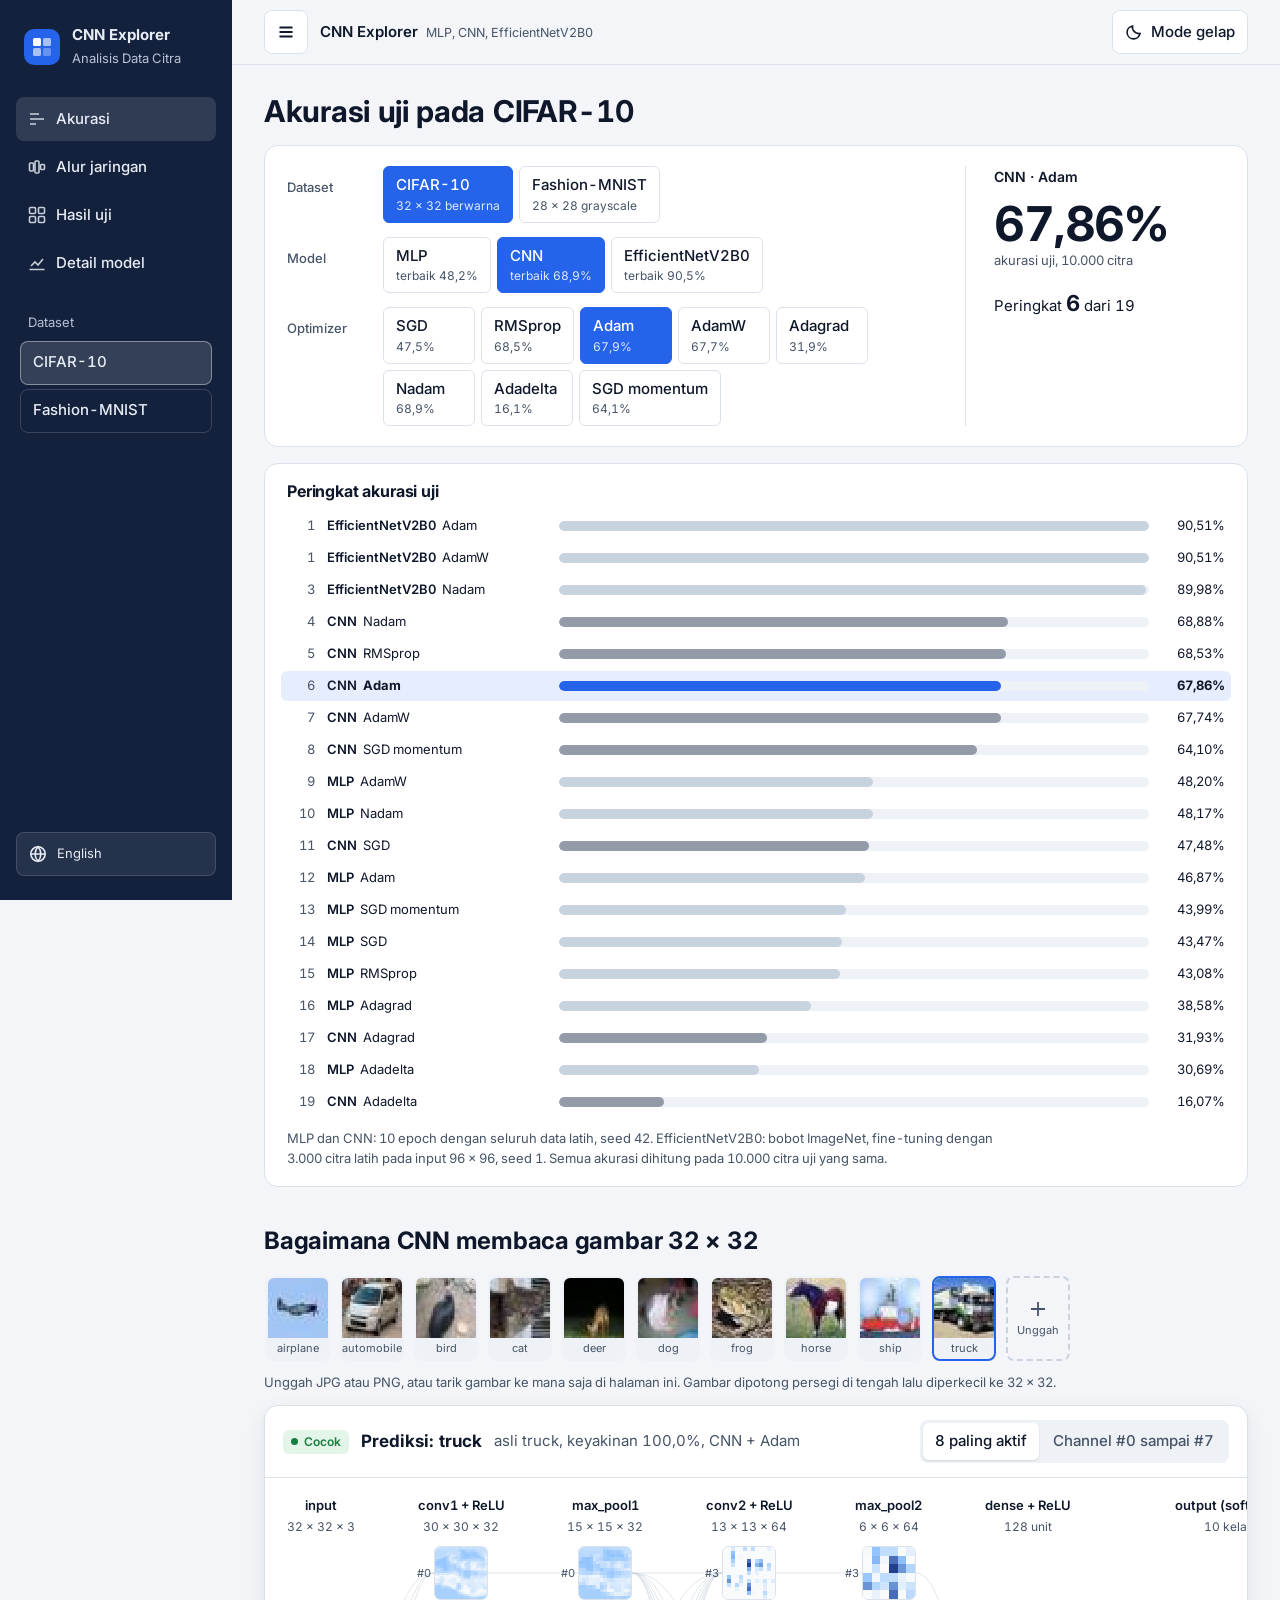
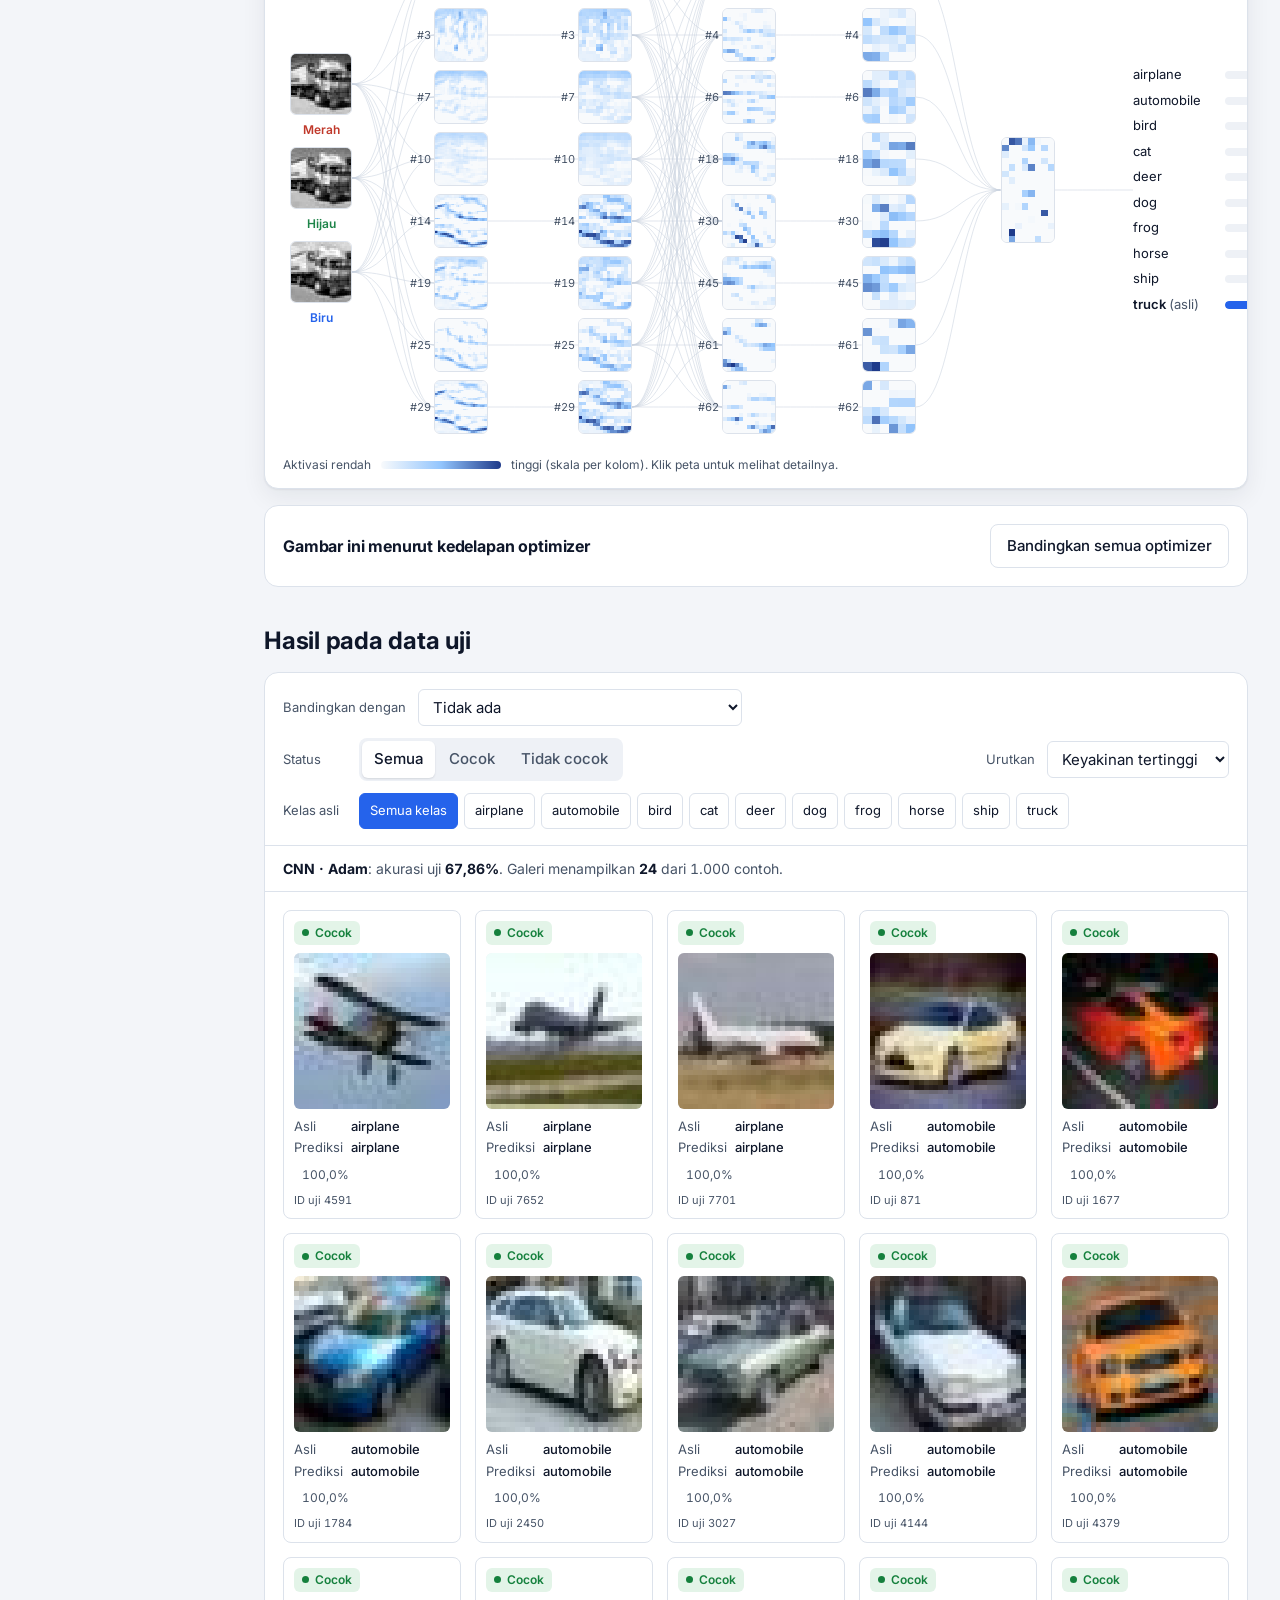
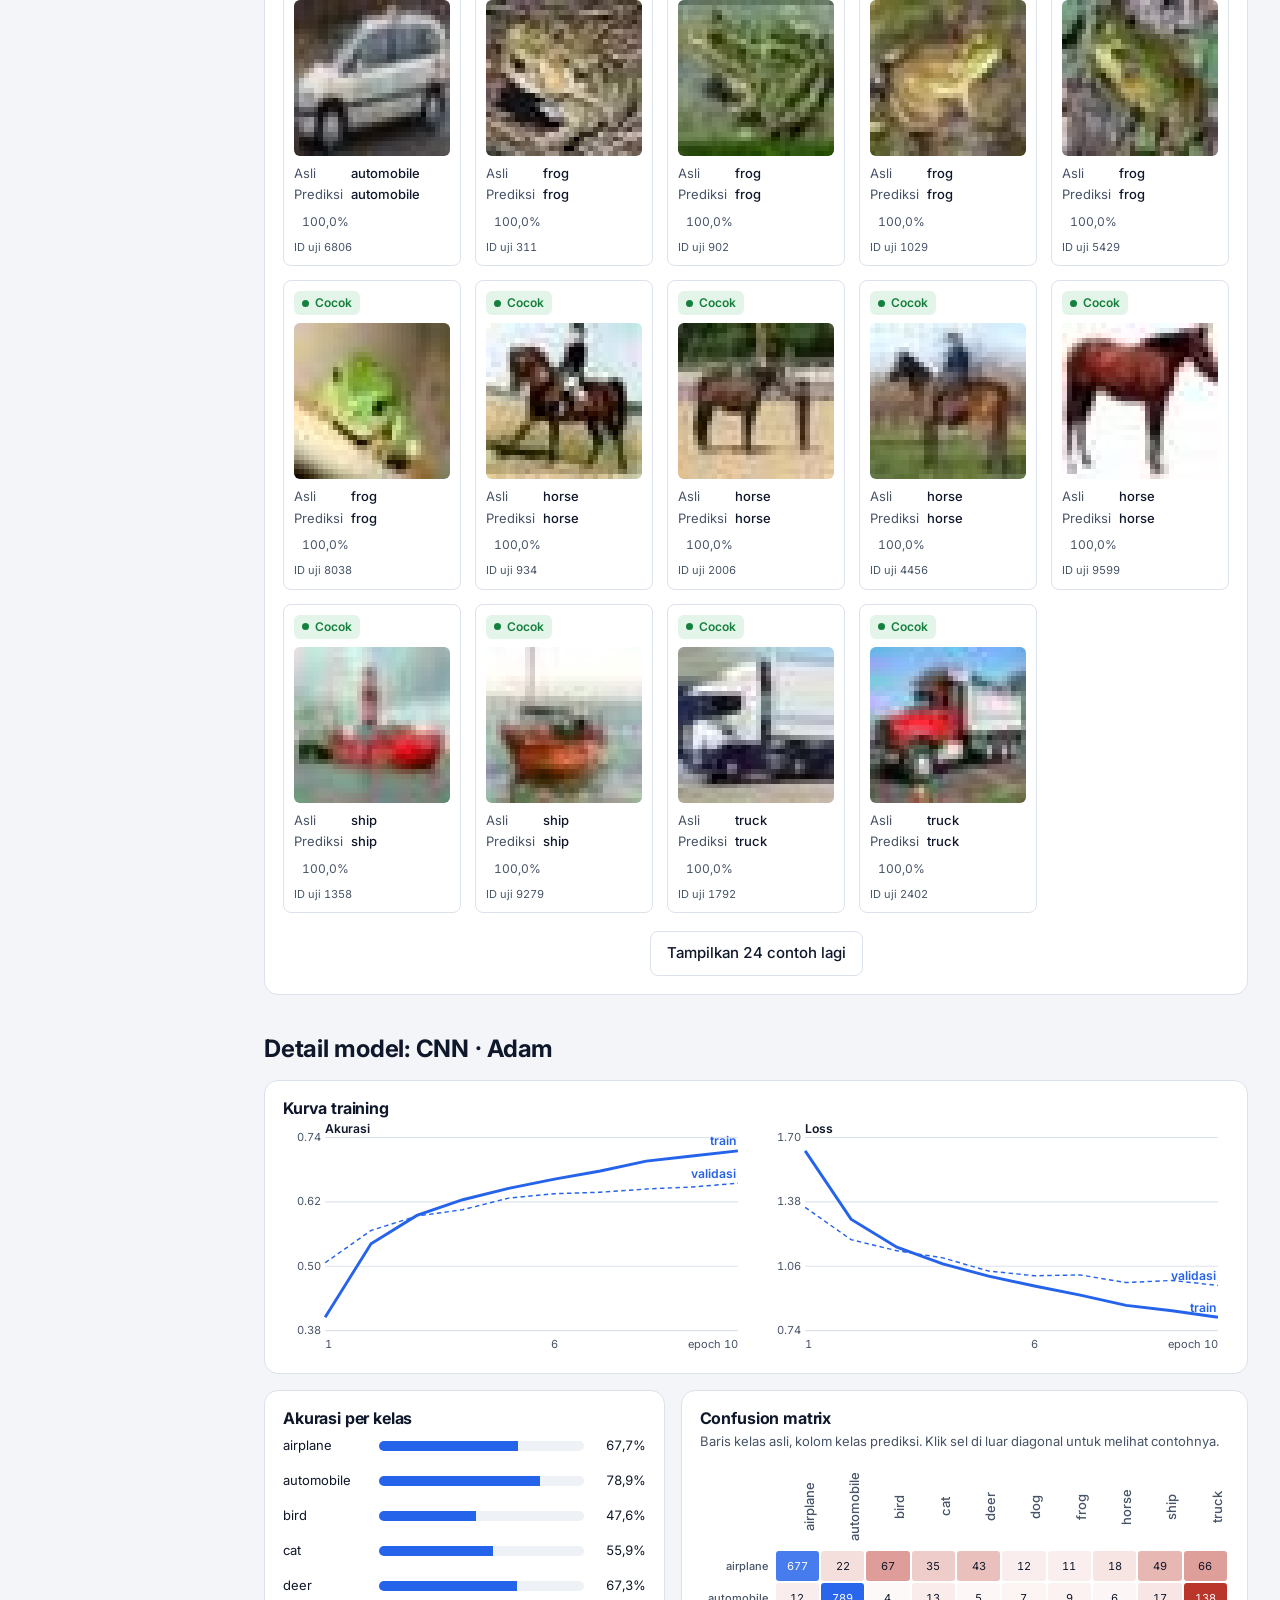
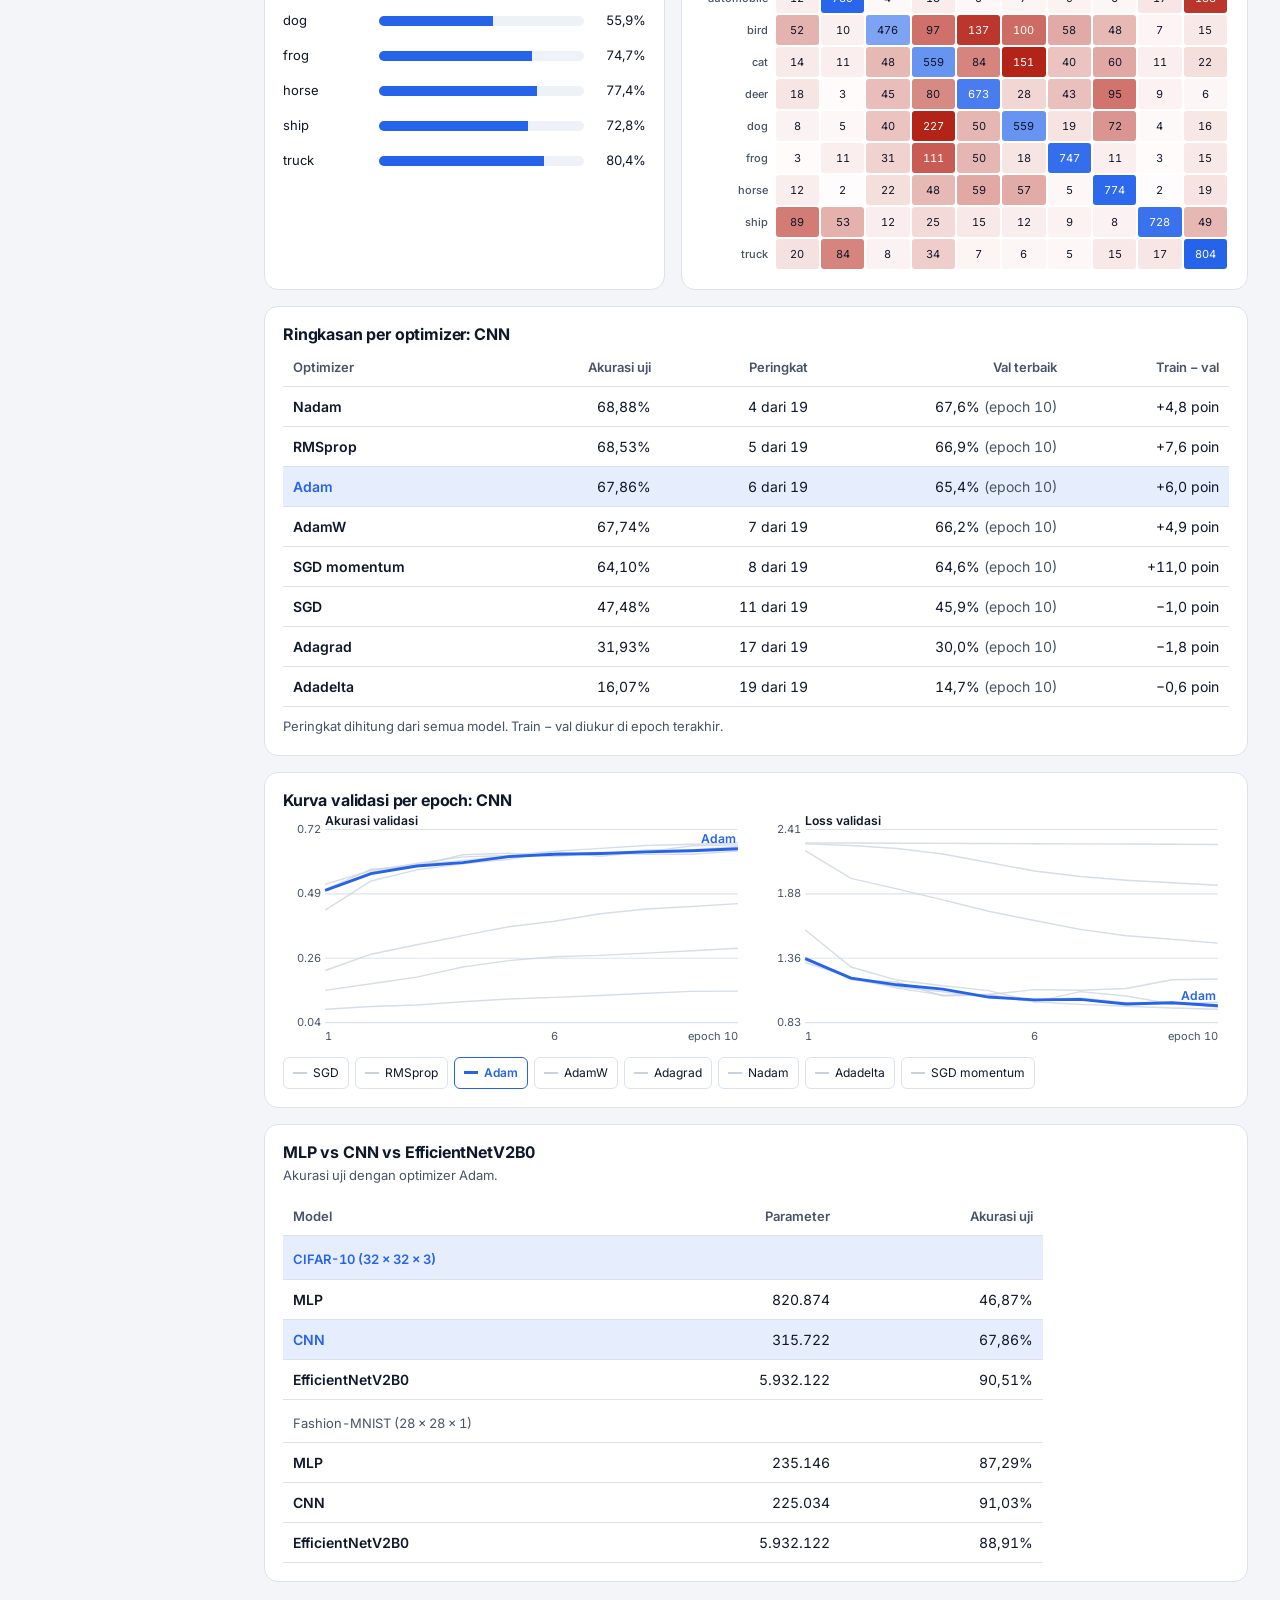
==== commit dd537edd: "Accept dropped images anywhere on the page" ====
--- a/dashboard/index.id.html
+++ b/dashboard/index.id.html
@@ -272,6 +272,8 @@
 .rank button[aria-pressed="true"] .who,.rank button[aria-pressed="true"] em{font-weight:700}
 .rank em{font-style:normal;text-align:right}
 .rank-note{font-size:13px;color:var(--muted);margin-top:12px;max-width:90ch}
+.drop-zone{position:fixed;inset:12px;z-index:60;border:3px dashed var(--accent);border-radius:var(--r-panel);background:rgba(37,99,235,.10);display:grid;place-items:center;pointer-events:none}
+.drop-zone p{background:var(--surface);color:var(--ink);font-size:18px;font-weight:600;padding:14px 22px;border-radius:var(--r-tile);box-shadow:var(--shadow)}
 .flow.mlp{grid-template-columns:repeat(5,auto);min-width:860px}
 .flow-wrap.busy .flow{opacity:.35;transition:opacity .15s}
 .effmsg{padding:18px 22px;display:flex;gap:16px;align-items:center;justify-content:space-between;flex-wrap:wrap}
@@ -553,6 +555,7 @@
   </main>
   </div>
   <div class="scrim" id="scrim" hidden></div>
+  <div class="drop-zone" id="dropZone" hidden aria-hidden="true"><p>Lepaskan gambar di mana saja untuk diperiksa</p></div>
 </div>
 
 <script>
@@ -693,9 +696,6 @@
   const up=document.createElement("button");up.type="button";up.className="upload";
   up.innerHTML='<svg width="22" height="22" viewBox="0 0 22 22" fill="none" stroke="currentColor" stroke-width="1.8" aria-hidden="true"><path d="M11 4v14M4 11h14"/></svg>Unggah';
   up.setAttribute("aria-label","Unggah gambar sendiri");up.onclick=()=>$("#file").click();
-  ["dragenter","dragover"].forEach(e=>up.addEventListener(e,ev=>{ev.preventDefault();up.classList.add("drag");}));
-  ["dragleave","drop"].forEach(e=>up.addEventListener(e,()=>up.classList.remove("drag")));
-  up.addEventListener("drop",ev=>{ev.preventDefault();const f=ev.dataTransfer.files[0];if(f)handleFile(f);});
   st.append(up);}
 function msg(t,err){const m=$("#stripMsg");m.textContent=t;m.classList.toggle("err",!!err);}
 async function handleFile(f){
@@ -1087,7 +1087,7 @@
   const g=G();
   $("#invWrap").hidden=g.C!==1;
   $("#stripMsg").classList.remove("err");
-  $("#stripMsg").textContent=`Unggah JPG atau PNG, atau tarik gambar ke kotak +. Gambar dipotong persegi di tengah lalu diperkecil ke ${g.H} × ${g.H}`+(g.C===1?", diubah ke grayscale, dan (jika dicentang) dibalik warnanya.":".");
+  $("#stripMsg").textContent=`Unggah JPG atau PNG, atau tarik gambar ke mana saja di halaman ini. Gambar dipotong persegi di tengah lalu diperkecil ke ${g.H} × ${g.H}`+(g.C===1?", diubah ke grayscale, dan (jika dicentang) dibalik warnanya.":".");
 }
 let dsSeq=0;
 async function setDataset(ds){if(ds===S.ds)return;const seq=++dsSeq,m=$("#optMsg");m.classList.remove("err");
@@ -1148,6 +1148,18 @@
 /* the flow links are drawn from element positions, so redraw whenever the canvas changes width (window, sidebar) */
 let rz;new ResizeObserver(()=>{cancelAnimationFrame(rz);rz=requestAnimationFrame(drawLinks);}).observe($("#flowWrap"));
 
+/* drag and drop an image anywhere on the page: it opens in the network flow of the selected model */
+let dragDepth=0;
+const hasFiles=ev=>ev.dataTransfer&&[...ev.dataTransfer.types].includes("Files");
+function setDropping(on){document.body.classList.toggle("dropping",on);$("#dropZone").hidden=!on;}
+document.addEventListener("dragenter",ev=>{if(!hasFiles(ev))return;ev.preventDefault();dragDepth++;setDropping(true);});
+document.addEventListener("dragover",ev=>{if(!hasFiles(ev))return;ev.preventDefault();ev.dataTransfer.dropEffect="copy";});
+document.addEventListener("dragleave",ev=>{if(!hasFiles(ev))return;dragDepth=Math.max(0,dragDepth-1);if(!dragDepth)setDropping(false);});
+document.addEventListener("drop",ev=>{if(!hasFiles(ev))return;ev.preventDefault();dragDepth=0;setDropping(false);
+  const f=ev.dataTransfer.files[0];if(!f||!D)return;
+  const go=()=>{handleFile(f);document.getElementById("alur").scrollIntoView();};
+  if(S.model==="effnet")setPick("cnn","adam").then(go);else go();});
+
 /* ---------- boot ---------- */
 (async()=>{
   initSidebar();
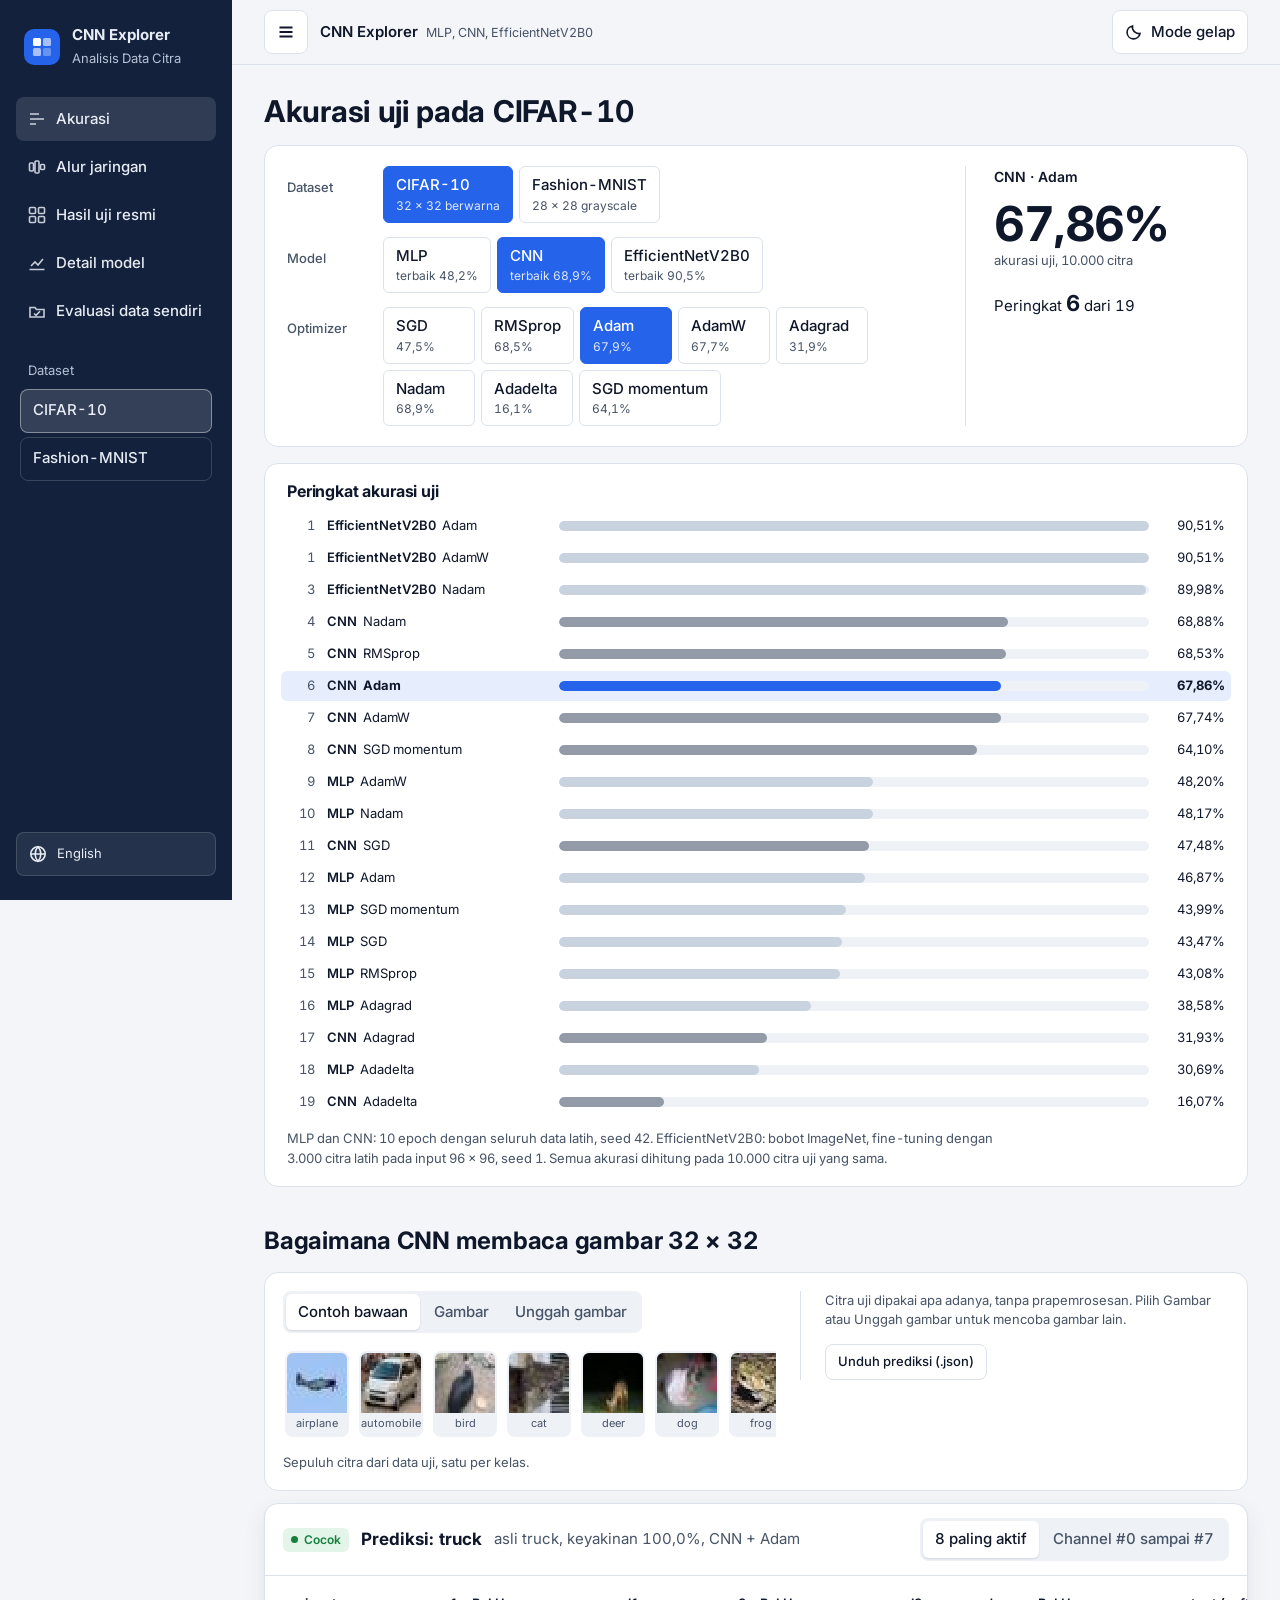
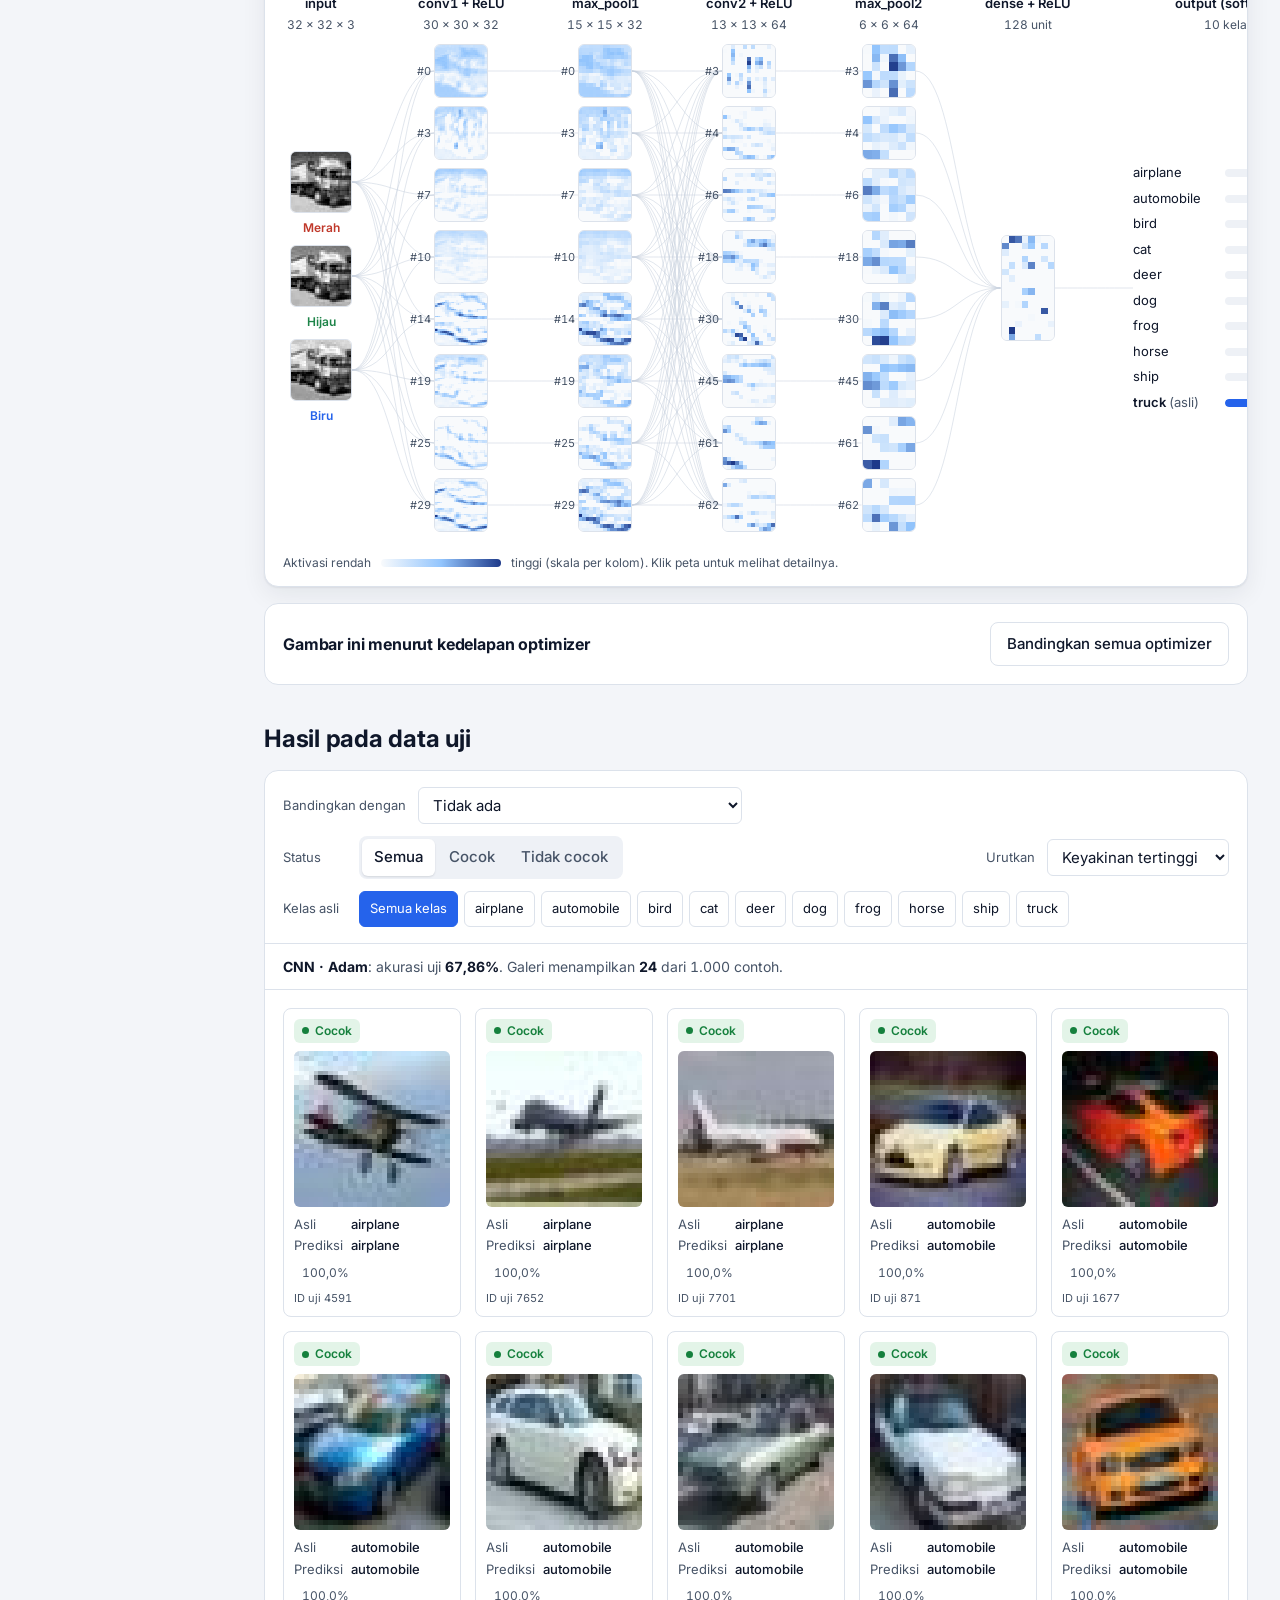
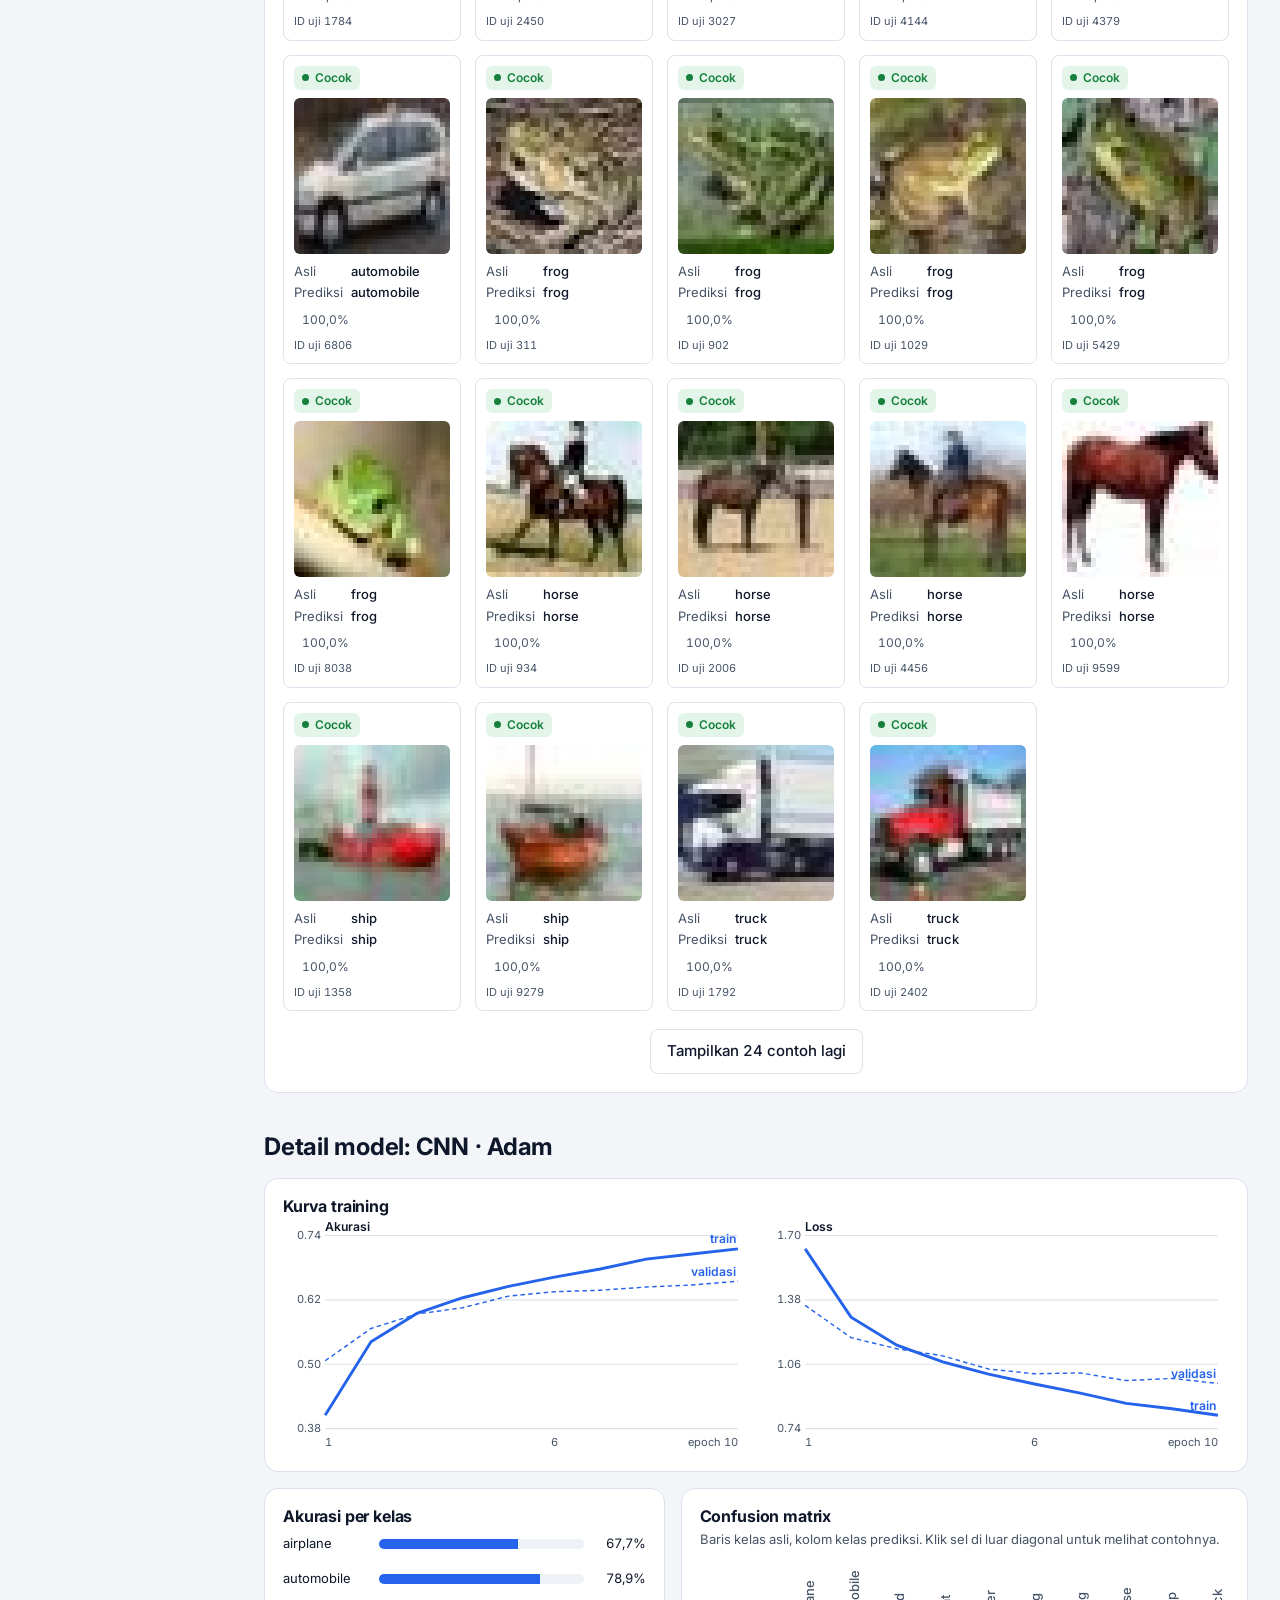
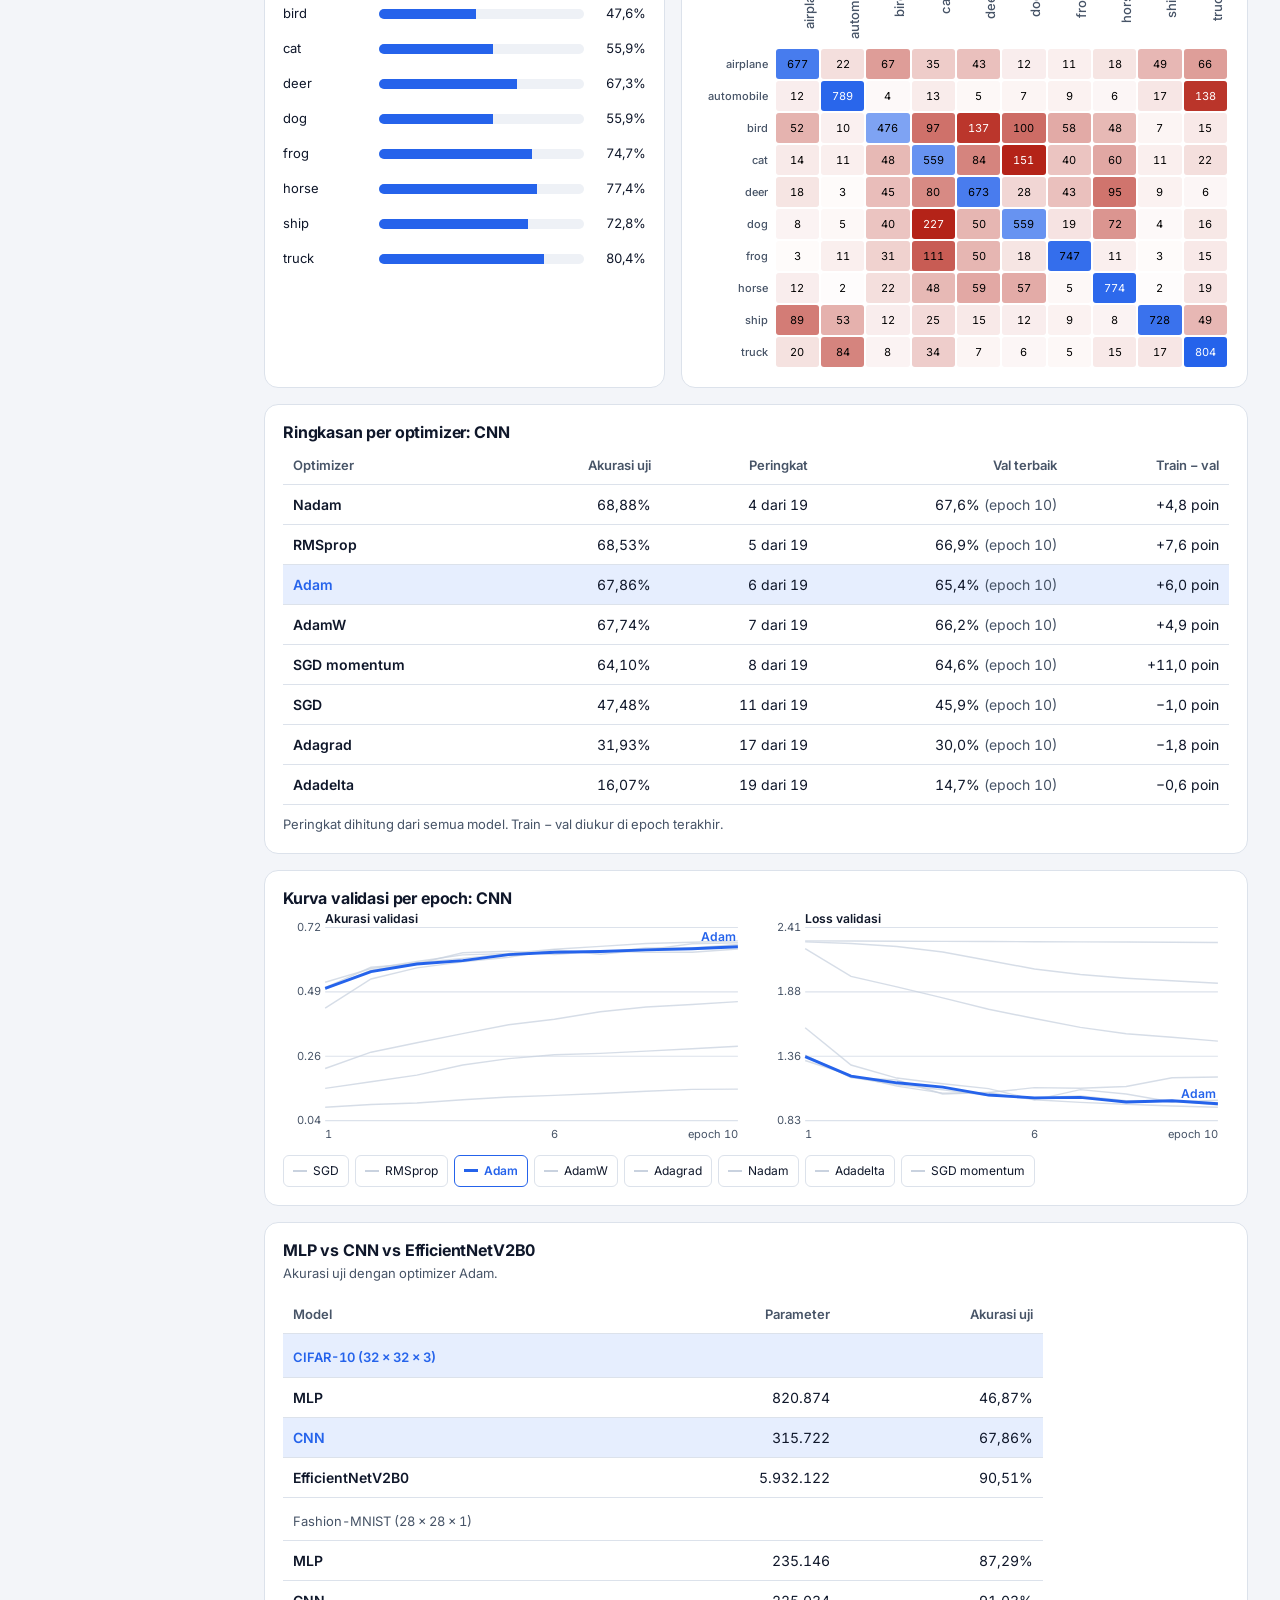
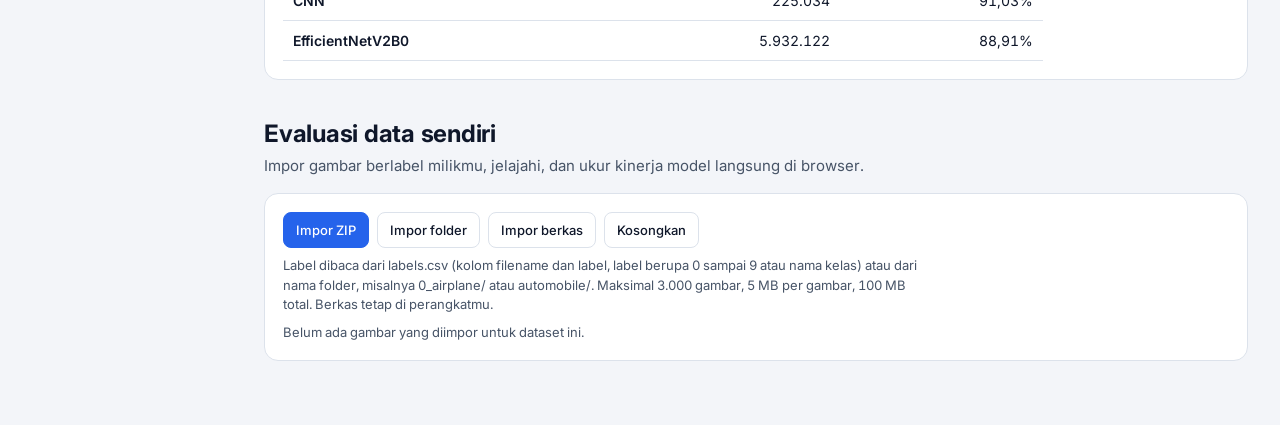
==== commit 7a987dda: "Add image input and custom dataset evaluation" ====
--- a/dashboard/index.id.html
+++ b/dashboard/index.id.html
@@ -232,6 +232,113 @@
   .curves{grid-template-columns:1fr}
   .grid{grid-template-columns:repeat(auto-fill,minmax(140px,1fr));padding:14px;gap:10px}
 }
+
+/* Input panel of the network flow (examples, drawing, file, imported image), imported datasets, live evaluation. Same tokens as the rest of the page: one blue accent for
+   selection and the model's top class, green/red only for right/wrong, surfaces and lines unchanged. */
+.in-grid{display:grid;grid-template-columns:minmax(0,1.15fr) minmax(0,1fr);gap:24px;align-items:start}
+.in-grid>*{min-width:0}
+#inPanel{padding:18px}
+#inPanel .strip{margin-top:0}
+.in-prep{border-left:1px solid var(--line);padding-left:24px}
+.in-prep #labExNote{margin-top:0}
+.pv{max-height:230px}
+.imp,.ev,.gal{padding:18px;min-width:0}
+.ev,.gal{margin-top:16px}
+.gal h3{font-size:16px}
+.lab-src{margin-top:14px}
+.draw-box{display:flex;justify-content:center;background:var(--sunken);border-radius:var(--r-tile);padding:12px}
+#labCanvas{width:280px;max-width:100%;aspect-ratio:1;border-radius:6px;border:1px solid var(--line);touch-action:none;cursor:crosshair;display:block}
+.draw-tools{display:flex;flex-wrap:wrap;gap:10px 16px;align-items:center;margin-top:12px}
+.rng{display:inline-flex;align-items:center;gap:8px;font-size:13px;color:var(--muted)}
+.rng b{font-weight:500;color:var(--ink);min-width:44px;font-variant-numeric:tabular-nums}
+.rng input[type=range]{accent-color:var(--accent);width:130px}
+.rng input[type=color]{width:40px;height:32px;border:1px solid var(--line);border-radius:6px;padding:2px;background:var(--surface)}
+.btn.sm{min-height:36px;padding:7px 12px;font-size:13px}
+.btn.primary{background:var(--accent);border-color:var(--accent);color:#fff}
+.btn.primary:hover{filter:brightness(1.08)}
+:root[data-theme="dark"] .btn.primary{color:#0A1222}
+.btn:disabled{opacity:.5;cursor:not-allowed}
+.btn:disabled:hover{border-color:var(--line)}
+.lab-drop{border:1.5px dashed var(--link);border-radius:var(--r-tile);padding:26px 16px;display:flex;flex-direction:column;align-items:center;gap:6px;text-align:center;color:var(--muted);font-size:13px}
+.lab-drop.over{border-color:var(--accent);background:var(--accent-soft)}
+.fname{color:var(--ink)}.fname.err{color:var(--bad)}
+.prep{display:flex;flex-direction:column;gap:2px}
+.ctl{display:flex;flex-direction:column;gap:4px;font-size:13px;color:var(--muted);min-width:0}
+.ctl select{color:var(--ink);max-width:100%}
+.prep .ctl{flex-direction:row;align-items:center;gap:10px;flex-wrap:wrap;margin-bottom:4px}
+.check.sm{font-size:12px;color:var(--muted)}
+.prev2{display:grid;grid-template-columns:repeat(2,minmax(0,1fr));gap:12px;margin-top:12px}
+.prev2 figure{margin:0}
+.prev2 figcaption{font-size:12px;color:var(--muted);margin-bottom:6px}
+.pv{position:relative;background:var(--sunken);border-radius:var(--r-tile);aspect-ratio:1;display:grid;place-items:center;overflow:hidden}
+.pv canvas{max-width:100%;max-height:100%;display:block}
+#labInput{width:70%;height:auto;aspect-ratio:1}
+canvas.pix,img.pix{image-rendering:pixelated}
+.pv-empty{position:absolute;font-size:13px;color:var(--muted)}
+.hint{font-size:13px;color:var(--muted);margin-top:8px;max-width:80ch;overflow-wrap:anywhere}
+.hint.err,.hint.warn{color:var(--bad)}
+.lab-acts{display:flex;flex-wrap:wrap;gap:8px;align-items:center;margin-top:14px}
+.tblw{overflow-x:auto;margin-top:10px}
+.tbl{border-collapse:collapse;font-size:13px;width:100%}
+.tbl th,.tbl td{padding:6px 10px;border-bottom:1px solid var(--line);text-align:left;white-space:nowrap}
+.tbl thead th{font-weight:500;color:var(--muted);font-size:12px}
+.tbl td small{color:var(--muted);margin-left:4px}
+.tbl tr.sel th,.tbl tr.sel td{background:var(--accent-soft)}
+.imp-bar{display:flex;justify-content:space-between;gap:12px;flex-wrap:wrap}
+.imp-bar .lab-acts{margin-top:0}
+.rep{background:var(--sunken);border-radius:var(--r-tile);padding:10px 14px;font-size:13px;margin-top:12px}
+.rep ul{margin:6px 0 0;padding-left:18px;display:flex;flex-direction:column;gap:3px}
+.rep li.ok{color:var(--ok)}.rep li.warn{color:var(--bad)}
+#galCls{margin-top:14px}
+#galCls small{color:var(--muted);margin-left:2px}
+.ctrl-line{display:flex;gap:10px;align-items:center;flex-wrap:wrap;margin-top:10px;font-size:13px}
+.igrid{display:grid;grid-template-columns:repeat(auto-fill,minmax(112px,1fr));gap:10px;margin-top:14px}
+.icard{border:1px solid var(--line);border-radius:var(--r-tile);background:var(--surface);padding:8px;cursor:pointer;display:flex;flex-direction:column;gap:4px;text-align:left;min-width:0}
+.icard:hover{border-color:var(--accent)}
+.icard img{width:100%;aspect-ratio:1;object-fit:contain;background:var(--sunken);border-radius:4px}
+.icard .nm{font-size:11px;color:var(--muted);overflow:hidden;text-overflow:ellipsis;white-space:nowrap}
+.icard .lb{font-size:13px;font-weight:500}
+.icard .lb i{font-style:normal;color:var(--muted);font-weight:400}
+.icard .tab{align-self:flex-start;font-size:11px;padding:1px 6px}
+.pager{display:flex;gap:12px;align-items:center;justify-content:center;margin-top:14px;font-size:13px;color:var(--muted)}
+.ev h3{font-size:16px}
+.ev-ctl{display:flex;flex-wrap:wrap;gap:12px;align-items:end;margin-top:12px}
+.ev-ctl .ctl{flex:0 1 320px}
+.ev-ready{font-size:14px;margin-top:6px}
+.adv{margin-top:14px;font-size:13px}
+.adv summary{cursor:pointer;color:var(--muted);padding:6px 0}
+.adv summary:hover{color:var(--ink)}
+.adv .ev-ctl{margin-top:4px}
+.from-ev{background:var(--sunken);border-radius:var(--r-tile);padding:12px 14px;display:flex;flex-direction:column;gap:4px;align-items:flex-start}
+.from-ev .hint{margin:0}
+.from-ev p{margin:0;font-size:14px;overflow-wrap:anywhere}
+.from-ev-nm span{color:var(--muted);font-size:13px}
+.from-ev i{font-style:normal;color:var(--muted)}
+.from-ev .btn{margin-top:6px}
+.icard .act{font-size:11px;color:var(--muted);margin-top:auto;padding-top:2px}
+.icard:hover .act,.icard:focus-visible .act{color:var(--accent)}
+.ev-ctl .lab-acts{margin-top:0}
+.evprog{display:flex;gap:10px;align-items:center;margin-top:12px;font-size:13px;color:var(--muted)}
+.evprog .bar{flex:1;height:8px;background:var(--sunken);border-radius:4px;overflow:hidden}
+.evprog .bar i{display:block;height:100%;width:0;background:var(--accent);transition:width .15s}
+.badge-sample{display:inline-block;margin-top:14px;font-size:13px;font-weight:600;color:var(--ink);background:var(--accent-soft);border-left:3px solid var(--accent);padding:6px 10px;border-radius:4px}
+.kpis{display:grid;grid-template-columns:repeat(5,minmax(0,1fr));gap:10px;margin-top:12px}
+.kpi-leg{font-size:13px;margin-top:10px;color:var(--ink)}
+.kpi-leg span,.kpi-leg em{color:var(--muted);font-style:normal}
+.kpi{border:1px solid var(--line);border-radius:var(--r-tile);padding:10px 12px;display:flex;flex-direction:column;gap:2px}
+.kpi span{font-size:12px;color:var(--muted)}
+.kpi b{font-size:22px;font-weight:700;font-variant-numeric:tabular-nums}
+.kpi em{font-style:normal;font-size:14px;color:var(--muted);font-variant-numeric:tabular-nums}
+.ev-grid{display:grid;grid-template-columns:minmax(0,1fr) minmax(0,1.1fr);gap:20px;margin-top:16px}
+.ev-grid>div{min-width:0}
+.ev-grid h4,.agree h4{font-size:14px;margin:0 0 6px}
+.ev-grid h4 small{font-weight:400;color:var(--muted)}
+.agree{margin-top:16px}
+.agree ul{margin:0;padding-left:18px;font-size:13px;display:flex;flex-direction:column;gap:3px}
+.cmb{all:unset;cursor:pointer;display:block;width:100%;height:100%;line-height:30px}
+.cmb:focus-visible{outline:2px solid currentColor;outline-offset:-2px}
+@media (max-width:1100px){.in-grid,.ev-grid{grid-template-columns:1fr}.in-prep{border-left:0;padding-left:0;border-top:1px solid var(--line);padding-top:16px}.kpis{grid-template-columns:repeat(3,minmax(0,1fr))}}
+@media (max-width:620px){.kpis{grid-template-columns:repeat(2,minmax(0,1fr))}.ev-ctl .ctl{flex:1 1 100%}#inPanel,.imp,.ev,.gal{padding:14px}.igrid{grid-template-columns:repeat(auto-fill,minmax(96px,1fr))}}
 </style>
 <style>
 /* picker: dataset -> model -> optimizer, with the selected result as the focal number */
@@ -276,9 +383,14 @@
 .drop-zone p{background:var(--surface);color:var(--ink);font-size:18px;font-weight:600;padding:14px 22px;border-radius:var(--r-tile);box-shadow:var(--shadow)}
 .flow.mlp{grid-template-columns:repeat(5,auto);min-width:860px}
 .flow-wrap.busy .flow{opacity:.35;transition:opacity .15s}
-.effmsg{padding:18px 22px;display:flex;gap:16px;align-items:center;justify-content:space-between;flex-wrap:wrap}
-.effmsg p{color:var(--muted);max-width:70ch}
-.effmsg a{text-decoration:none;color:var(--ink)}
+.eff-pred{margin-top:12px;box-shadow:var(--shadow)}
+.eff-body{display:grid;grid-template-columns:auto minmax(0,460px);justify-content:start;gap:40px;align-items:center;padding:20px 22px}
+.eff-img canvas{width:160px;height:160px;image-rendering:pixelated;border-radius:var(--r-tile);border:1px solid var(--line);display:block;background:var(--sunken)}
+.eff-pred .out-row{grid-template-columns:96px 1fr 52px}
+.eff-pred.busy .eff-body{opacity:.4}
+.eff-note{font-size:13px;color:var(--muted);padding:0 22px 16px;max-width:90ch}
+.eff-note.err{color:var(--bad)}
+@media (max-width:620px){.eff-body{grid-template-columns:1fr;gap:16px;padding:16px}.eff-img canvas{width:120px;height:120px}}
 .compare{margin-top:16px;padding:18px}
 .compare .c-head{display:flex;justify-content:space-between;align-items:center;gap:12px;flex-wrap:wrap}
 .compare h3{font-size:16px}
@@ -381,8 +493,9 @@
     <nav class="nav" id="railNav" aria-label="Bagian halaman">
       <a href="#akurasi" class="on"><svg width="18" height="18" viewBox="0 0 18 18" fill="none" stroke="currentColor" stroke-width="1.6"><path d="M2 4h9M2 9h14M2 14h6"/></svg><span class="lbl">Akurasi</span></a>
       <a href="#alur"><svg width="18" height="18" viewBox="0 0 18 18" fill="none" stroke="currentColor" stroke-width="1.6"><rect x="1.5" y="5" width="4" height="8" rx="1"/><rect x="7" y="3" width="4" height="12" rx="1"/><rect x="12.5" y="6.5" width="4" height="5" rx="1"/></svg><span class="lbl">Alur jaringan</span></a>
-      <a href="#hasil"><svg width="18" height="18" viewBox="0 0 18 18" fill="none" stroke="currentColor" stroke-width="1.6"><rect x="1.5" y="1.5" width="6" height="6" rx="1"/><rect x="10.5" y="1.5" width="6" height="6" rx="1"/><rect x="1.5" y="10.5" width="6" height="6" rx="1"/><rect x="10.5" y="10.5" width="6" height="6" rx="1"/></svg><span class="lbl">Hasil uji</span></a>
+      <a href="#hasil"><svg width="18" height="18" viewBox="0 0 18 18" fill="none" stroke="currentColor" stroke-width="1.6"><rect x="1.5" y="1.5" width="6" height="6" rx="1"/><rect x="10.5" y="1.5" width="6" height="6" rx="1"/><rect x="1.5" y="10.5" width="6" height="6" rx="1"/><rect x="10.5" y="10.5" width="6" height="6" rx="1"/></svg><span class="lbl">Hasil uji resmi</span></a>
       <a href="#training"><svg width="18" height="18" viewBox="0 0 18 18" fill="none" stroke="currentColor" stroke-width="1.6"><path d="M1.5 15.5h15M3 12l4-4 3 3 5-6"/></svg><span class="lbl">Detail model</span></a>
+      <a href="#evaluasi"><svg width="18" height="18" viewBox="0 0 18 18" fill="none" stroke="currentColor" stroke-width="1.6"><path d="M2 5.5h5l1.5 2H16v7.5H2z"/><path d="M6 11.5l2 1.8 4-4"/></svg><span class="lbl">Evaluasi data sendiri</span></a>
     </nav>
     <div class="rail-ds">
       <p id="lblDsRail">Dataset</p>
@@ -437,18 +550,18 @@
 
     <section id="alur" hidden>
       <div class="sec-head"><h2 id="heroTitle">Bagaimana CNN membaca gambar 32 × 32</h2></div>
-      <div class="panel effmsg" id="effMsg" hidden>
-        <p id="effMsgText"></p>
-        <a class="btn" href="#hasil" id="effMsgLink">Lihat prediksinya di hasil uji</a>
-      </div>
       <div id="flowArea">
-        <div>
-          <div class="strip" id="strip" role="group" aria-label="Pilih gambar untuk diperiksa"></div>
-          <input type="file" id="file" accept="image/*" class="sr" tabindex="-1">
-          <p class="strip-msg" id="stripMsg" aria-live="polite"></p>
-          <label class="check" id="invWrap" hidden><input type="checkbox" id="fInv" checked> Balik warna gambar unggahan (Fashion-MNIST memakai benda terang di latar hitam)</label>
+        <div class="panel" id="inPanel"></div>
+
+        <div class="panel eff-pred" id="effPanel" hidden>
+          <div class="flow-bar"><div class="verdict-line" id="effVerdict" aria-live="polite"></div></div>
+          <div class="eff-body">
+            <div class="eff-img"><canvas id="effImg"></canvas></div>
+            <div class="out" id="effOut"></div>
+          </div>
+          <p class="eff-note" id="effNote"></p>
         </div>
-
+        <div id="cnnArea">
         <div class="panel flow-wrap" id="flowWrap" style="margin-top:12px">
           <div class="flow-bar">
             <div class="verdict-line" id="verdict" aria-live="polite"></div>
@@ -472,6 +585,7 @@
             <button class="btn" type="button" id="cmpBtn">Bandingkan semua optimizer</button>
           </div>
           <div class="crows" id="crows" aria-live="polite"></div>
+        </div>
         </div>
       </div>
     </section>
@@ -552,6 +666,7 @@
         </div>
       </div>
     </section>
+    <section id="evaluasi" hidden></section>
   </main>
   </div>
   <div class="scrim" id="scrim" hidden></div>
@@ -574,6 +689,7 @@
 const pct = (v,d=1)=>nf(v*100,d)+"%";
 const css = n=>getComputedStyle(document.documentElement).getPropertyValue(n).trim();
 const hex = h=>{h=h.replace("#","");return [0,2,4].map(i=>parseInt(h.slice(i,i+2),16));};
+const cmFg = c=>{const l=c.map(v=>{v/=255;return v<=0.03928?v/12.92:Math.pow((v+0.055)/1.055,2.4);});return (0.2126*l[0]+0.7152*l[1]+0.0722*l[2])<0.179?"#fff":"#000";};
 const MNAME={mlp:"MLP",cnn:"CNN",effnet:"EfficientNetV2B0"};
 const MODELS=["mlp","cnn","effnet"];
 const EFF_PARAMS=5932122;     // model.count_params() in experiments/runs/budget/*/effnet-*/seed-*/run.json
@@ -676,13 +792,14 @@
 function drawPx(cv,px){const {H:s,C}=G();cv.width=s;cv.height=s;const ctx=cv.getContext("2d"),im=ctx.createImageData(s,s);
   for(let i=0;i<s*s;i++){const r=px[i*C],g=px[i*C+(C>1?1:0)],b=px[i*C+(C>1?2:0)];im.data.set([r*255,g*255,b*255,255],i*4);}ctx.putImageData(im,0,0);}
 /* an upload keeps its 96 × 96 center crop; the model input is derived from it for the current dataset */
-function uploadPx(u){const {H:s,C}=G(),cv=document.createElement("canvas");cv.width=s;cv.height=s;const ctx=cv.getContext("2d");
+function uploadPx(u){if(u.px&&u.ds===S.ds)return u.px;   // sent from the image lab, already preprocessed
+  const {H:s,C}=G(),cv=document.createElement("canvas");cv.width=s;cv.height=s;const ctx=cv.getContext("2d");
   ctx.imageSmoothingEnabled=true;ctx.imageSmoothingQuality="high";ctx.drawImage(u.src,0,0,s,s);
   const d=ctx.getImageData(0,0,s,s).data,px=new Float32Array(s*s*C);
   for(let i=0;i<s*s;i++){if(C===3){for(let c=0;c<3;c++)px[i*3+c]=d[i*4+c]/255;}
     else{const y=(0.299*d[i*4]+0.587*d[i*4+1]+0.114*d[i*4+2])/255;px[i]=S.inv?1-y:y;}}
   return px;}
-function curPx(){return S.cur.kind==="g"?tilePixels(S.cur.k):uploadPx(S.uploads[S.cur.i]);}
+function curPx(){return S.cur.kind==="g"?tilePixels(S.cur.k):S.cur.kind==="x"?S.cur.px:uploadPx(S.uploads[S.cur.i]);}   // "x": drawing, file or imported image from the input panel
 
 /* ---------- strip ---------- */
 function buildStrip(){const st=$("#strip");st.innerHTML="";
@@ -695,34 +812,22 @@
     b.setAttribute("aria-pressed",on?"true":"false");b.append(cv,sp);b.onclick=()=>select(it);st.append(b);});
   const up=document.createElement("button");up.type="button";up.className="upload";
   up.innerHTML='<svg width="22" height="22" viewBox="0 0 22 22" fill="none" stroke="currentColor" stroke-width="1.8" aria-hidden="true"><path d="M11 4v14M4 11h14"/></svg>Unggah';
-  up.setAttribute("aria-label","Unggah gambar sendiri");up.onclick=()=>$("#file").click();
+  up.setAttribute("aria-label","Unggah gambar sendiri");up.onclick=()=>{labMode("file");$("#labFileIn").click();};
   st.append(up);}
-function msg(t,err){const m=$("#stripMsg");m.textContent=t;m.classList.toggle("err",!!err);}
-async function handleFile(f){
-  if(!f.type.startsWith("image/")){msg("Berkas ini bukan gambar. Pilih JPG, PNG, atau WEBP.",true);return;}
-  msg("Membaca gambar…");
-  try{const url=URL.createObjectURL(f),img=new Image();
-    await new Promise((ok,no)=>{img.onload=ok;img.onerror=no;img.src=url;});
-    const s=Math.min(img.naturalWidth,img.naturalHeight);if(!s)throw 0;
-    const cv=document.createElement("canvas");cv.width=96;cv.height=96;const ctx=cv.getContext("2d");
-    ctx.imageSmoothingEnabled=true;ctx.imageSmoothingQuality="high";
-    ctx.drawImage(img,(img.naturalWidth-s)/2,(img.naturalHeight-s)/2,s,s,0,0,96,96);URL.revokeObjectURL(url);
-    S.uploads.push({src:cv,name:f.name});select({kind:"u",i:S.uploads.length-1});
-    msg(`"${f.name}" diperkecil ke ${G().H} × ${G().H} dan diprediksi. Label aslinya tidak diketahui, jadi tidak ada status cocok.`);
-  }catch(e){msg("Gambar tidak bisa dibaca. Coba berkas lain atau simpan ulang sebagai JPG atau PNG.",true);}
-  $("#file").value="";}
+function handleFile(f){labFile(f);}
 
 /* ---------- flow ---------- */
 let flowState=null;
-function select(it){if(S.model==="effnet")return;const W=WCACHE[wk(S.opt)];if(!W)return;
-  const truth=it.kind==="g"?D.pool[it.k].t:null;
+const truthOf=it=>it.kind==="g"?D.pool[it.k].t:it.kind==="x"&&it.truth!=null?it.truth:null;
+function select(it){if(typeof labOnSelect==="function")labOnSelect(it);if(S.model==="effnet"){S.cur={...it,truth:truthOf(it)};S.sel=null;buildStrip();runEff();return;}const W=WCACHE[wk(S.opt)];if(!W)return;
+  const truth=truthOf(it);
   S.cur={...it,truth};S.cur.res=forward(curPx(),W);S.sel=null;$("#detail").hidden=true;buildStrip();renderFlow();renderCompare();}
 function pickCh(t,n=8){if(S.chMode==="first")return [...Array(n).keys()];
   const m=[];for(let c=0;c<t.c;c++){let s=0;for(let i=c;i<t.d.length;i+=t.c)s+=t.d[i];m.push([s,c]);}
   return m.sort((a,b)=>b[0]-a[0]).slice(0,n).map(x=>x[1]).sort((a,b)=>a-b);}
 function maxOf(t,chs){let m=0;for(const c of chs)for(let i=c;i<t.d.length;i+=t.c)if(t.d[i]>m)m=t.d[i];return m;}
 const dims=t=>`${t.h} × ${t.w} × ${t.c}`;
-function renderFlow(){if(!S.cur)return;const r=S.cur.res,fl=$("#flow");fl.innerHTML="";
+function renderFlow(){if(!S.cur||!S.cur.res)return;const r=S.cur.res,fl=$("#flow");fl.innerHTML="";
   const cnn=r.model==="cnn";$("#chSeg").hidden=!cnn;fl.classList.toggle("mlp",!cnn);
   const cols=[{key:"inp",t:r.inp,name:"input",sub:dims(r.inp),chs:[...Array(r.inp.c).keys()],gray:true}];
   if(cnn){const ch1=pickCh(r.c1),ch2=pickCh(r.c2);cols.push(
@@ -881,8 +986,52 @@
     const b=btn(e.model===S.model&&!sel?"same":"",sel,`<span class="n">${e.rank}</span><span class="who"><b>${MNAME[e.model]}</b>${e.name}</span><span class="bar"><i style="width:${(e.acc/mx*100).toFixed(2)}%"></i></span><em>${pct(e.acc,2)}</em>`,
       L.rankAria(label(e),pct(e.acc,2),e.rank),()=>setPick(e.model,e.opt));box.append(b);});
   const eff=E().find(e=>e.model==="effnet");$("#rankNote").textContent=eff?L.rankNote(eff.seed):"";}
-function syncFlowMode(){const eff=S.model==="effnet";$("#flowArea").hidden=eff;$("#effMsg").hidden=!eff;$("#effMsgText").textContent=L.effMsg;
-  const g=G();$("#heroTitle").textContent=`Bagaimana ${MODEL()} membaca gambar ${g.H} × ${g.H}`;}
+function syncFlowMode(){const eff=S.model==="effnet";$("#cnnArea").hidden=eff;$("#effPanel").hidden=!eff;
+  const g=G();$("#heroTitle").textContent=eff?L.effTitle(g.H):`Bagaimana ${MODEL()} membaca gambar ${g.H} × ${g.H}`;}
+
+/* ---------- EfficientNetV2B0 in the browser: class probabilities only (ONNX Runtime Web, loaded on first use) ---------- */
+const ORT_VER="1.23.2", ORT_CDN=`https://cdn.jsdelivr.net/npm/onnxruntime-web@${ORT_VER}/dist/`;
+let ortP=null,EFFINFO=null;const ESESS={};
+function loadOrt(){if(window.ort)return Promise.resolve(window.ort);
+  return ortP||(ortP=new Promise((ok,no)=>{const sc=document.createElement("script");sc.src=ORT_CDN+"ort.wasm.min.js";sc.crossOrigin="anonymous";
+    sc.onload=()=>{ort.env.logLevel="error";ort.env.wasm.wasmPaths=ORT_CDN;ort.env.wasm.numThreads=1;ok(ort);};sc.onerror=()=>{ortP=null;no(new Error("ort"));};document.head.append(sc);}));}
+async function effInfo(){if(EFFINFO)return EFFINFO;const r=await fetch("data/effnet_onnx.json");if(!r.ok)throw new Error(r.status);return EFFINFO=await r.json();}
+/* AdamW has no file of its own when its weights are identical to Adam's */
+async function effFile(ds,opt){const i=(await effInfo())[ds][opt];if(!i)throw new Error("no model");return i.same_as?effFile(ds,i.same_as):i.file;}
+async function effSession(ds,opt){const f=await effFile(ds,opt),k=ds+"/"+f;
+  if(!ESESS[k])ESESS[k]=(async()=>{const o=await loadOrt();return o.InferenceSession.create(`data/${ds}/${f}`,{executionProviders:["wasm"]});})().catch(e=>{delete ESESS[k];throw e;});
+  return ESESS[k];}
+/* EfficientNet was trained on the official CIFAR-10 files; the gallery atlas of the historical sweep is a JPG copy,
+   so gallery images are read from an atlas of the official pixels when the export provides one */
+const EATL={};
+async function effAtlas(ds){const a=(await effInfo())[ds].atlas;if(!a)return null;
+  if(!EATL[ds])EATL[ds]=(async()=>{const img=new Image();img.src=`data/${ds}/${a}`;await img.decode();
+    const c=document.createElement("canvas");c.width=img.width;c.height=img.height;const x=c.getContext("2d",{willReadFrequently:true});x.drawImage(img,0,0);return x;})().catch(e=>{delete EATL[ds];throw e;});
+  return EATL[ds];}
+async function effPx(ds){if(S.cur.kind!=="g")return curPx();const ctx=await effAtlas(ds);if(!ctx)return curPx();
+  const {H:s2,C}=G(),k=S.cur.k,c=k%D.cols,r=Math.floor(k/D.cols),im=ctx.getImageData(c*s2,r*s2,s2,s2).data,px=new Float32Array(s2*s2*C);
+  for(let i=0;i<s2*s2;i++)for(let ch=0;ch<C;ch++)px[i*C+ch]=im[i*4+ch]/255;return px;}
+let effSeq=0;
+async function runEff(){if(S.model!=="effnet"||!S.cur)return;const seq=++effSeq,ds=S.ds,opt=S.opt,e=curE(),g=G();
+  const panel=$("#effPanel"),note=$("#effNote");note.classList.remove("err");
+  const k=ds+"/"+await effFile(ds,opt).catch(()=>"");
+  if(!ESESS[k]||!ESESS[k].done){panel.classList.add("busy");note.textContent=L.effLoading;}
+  let prob;
+  try{const px=await effPx(ds);if(seq!==effSeq)return;drawEffImg(px);
+    const sess=await effSession(ds,opt);ESESS[k].done=true;
+    const x=new Float32Array(px.length);for(let i=0;i<px.length;i++)x[i]=px[i]*255;   // the model takes pixels 0..255 at the dataset's own size
+    const out=await sess.run({[sess.inputNames[0]]:new ort.Tensor("float32",x,[1,g.H,g.H,g.C])});prob=Array.from(out[sess.outputNames[0]].data);}
+  catch(err){if(seq!==effSeq)return;panel.classList.remove("busy");note.classList.add("err");note.textContent=window.CNN_OFFLINE?T.effOffline:L.effErr;$("#effVerdict").innerHTML="";$("#effOut").innerHTML="";return;}
+  if(seq!==effSeq||ds!==S.ds||opt!==S.opt)return;
+  panel.classList.remove("busy");
+  const i=EFFINFO[ds][opt].same_as?EFFINFO[ds][EFFINFO[ds][opt].same_as]:EFFINFO[ds][opt];note.textContent=L.effNote(nf(i.agreement*100,2));
+  const r={prob},top=prob.indexOf(Math.max(...prob)),on=label(e),v=$("#effVerdict");
+  if(S.cur.truth===null)v.innerHTML=`<span class="tab unk">Label asli tidak diketahui</span><strong>Prediksi: ${CLS[top]}</strong><span style="color:var(--muted)">keyakinan ${pct(r.prob[top])}, ${on}</span>`;
+  else{const ok=top===S.cur.truth;v.innerHTML=`<span class="tab ${ok?"ok":"bad"}">${ok?"Cocok":"Tidak cocok"}</span><strong>Prediksi: ${CLS[top]}</strong><span style="color:var(--muted)">asli ${CLS[S.cur.truth]}, keyakinan ${pct(r.prob[top])}, ${on}</span>`;}
+  const box=$("#effOut");box.innerHTML="";
+  prob.forEach((p,j)=>{const row=document.createElement("div");row.className="out-row"+(j===top?" top":"")+(j===S.cur.truth?" truth":"");
+    row.innerHTML=`<span>${CLS[j]}</span><span class="bar"><i style="width:${(p*100).toFixed(1)}%"></i></span><em>${pct(p)}</em>`;box.append(row);});}
+function drawEffImg(px){const cv=$("#effImg");drawPx(cv,px);}
 let pickSeq=0;
 async function setPick(model,opt){
   const has=(m,o)=>E().some(e=>e.model===m&&e.opt===o);if(!ofModel(model).length)return;
@@ -891,9 +1040,9 @@
   try{localStorage.setItem("cnn-model",model);localStorage.setItem("cnn-opt",opt);}catch(e){}
   if(S.cmpB===curE().id)S.cmpB="";
   if(modelChanged)resetCompare();
-  renderPick();renderRank();syncFlowMode();syncCmpSelect();S.shown=24;renderGallery();renderTraining();
+  renderPick();renderRank();syncFlowMode();syncCmpSelect();S.shown=24;renderGallery();renderTraining();labOnPick();
   const m=$("#optMsg");m.classList.remove("err");m.textContent="";
-  if(model==="effnet")return;
+  if(model==="effnet"){if(S.cur)runEff();else select({kind:"g",k:D.demo[9]});return;}
   if(!WCACHE[wk(opt)]){m.textContent=L.loadingW(label(curE()));$("#flowWrap").classList.add("busy");}
   try{await loadW(opt);}catch(e){if(seq!==pickSeq)return;$("#flowWrap").classList.remove("busy");m.classList.add("err");m.textContent=L.wErr(label(curE()));return;}
   if(seq!==pickSeq)return;
@@ -945,7 +1094,7 @@
   sum.innerHTML=txt;const cp=$("#clrPred");if(cp)cp.onclick=()=>{S.pred=null;renderGallery();};
   g.innerHTML="";
   if(!rows.length){g.innerHTML=`<div class="empty" style="grid-column:1/-1">${L.empty}</div>`;$("#more").innerHTML="";return;}
-  const live=a.browser;   // only MLP/CNN can be opened in the network flow
+  const live=true;
   rows.slice(0,S.shown).forEach(it=>{const ok=it.t===it.p,el=document.createElement(live?"button":"div");if(live)el.type="button";el.className="card";
     let lab=L.cardLab(ok,CLS[it.t],CLS[it.p],pct(it.c));
     el.innerHTML=`<span class="tab ${ok?"ok":"bad"}">${ok?L.ok:L.bad}</span>`;
@@ -970,7 +1119,10 @@
   optAria:(n,acc)=>`${n}, akurasi uji ${acc}`, modelAria:(n,acc)=>`${n}, akurasi terbaik ${acc}`,
   loadingW:n=>`Memuat bobot ${n}…`, wErr:n=>`Bobot ${n} gagal dimuat. Pilih lagi untuk mencoba ulang.`,
   loadingDs:t=>`Memuat ${t}…`, dsErr:t=>`${t} gagal dimuat. Pilih dataset itu sekali lagi untuk mencoba ulang.`,
-  effMsg:"EfficientNetV2B0 terlalu besar untuk dijalankan di browser, jadi alur jaringan hanya tersedia untuk MLP dan CNN.",
+  effTitle:h=>`Prediksi EfficientNetV2B0 untuk gambar ${h} × ${h}`,
+  effLoading:"Memuat EfficientNetV2B0 (sekitar 12 MB, sekali saja)…",
+  effErr:"EfficientNetV2B0 gagal dimuat. Periksa koneksi, lalu pilih gambar lagi untuk mencoba ulang.",
+  effNote:a=>`Hanya prediksi kelas, tanpa feature map. Model berjalan di browser dengan bobot 16-bit; prediksinya sama dengan hasil Python pada ${a}% citra uji.`,
   loading:"Memuat…", runErr:"Hasil model ini gagal dimuat. Pilih model itu sekali lagi untuk mencoba ulang.",
   expErr:"Daftar hasil training gagal dimuat. Muat ulang halaman untuk mencoba lagi.",
   noB:"Tidak ada",
@@ -1032,7 +1184,7 @@
   const h=e.hist,acc=css("--accent"),o={best:e.best,warm:e.warm,n:h.accuracy.length};
   const pair=(a,b)=>[{v:h[a],color:acc,solid:true,sel:true,label:L.trainL},{v:h[b],color:acc,dash:true,solid:true,dot:true,label:L.valL}];
   $("#runCurves").innerHTML=lineChart(pair("accuracy","val_accuracy"),L.accT,"",420,210,o)+lineChart(pair("loss","val_loss"),L.lossT,"",420,210,o);
-  renderClassPanels(R);renderOptSummary(es);renderCurves(es);renderMvc();}
+  renderClassPanels(R);renderOptSummary(es);renderCurves(es);await renderMvc();}
 function renderClassPanels(R){const pc=$("#pcls");pc.innerHTML="";
   R.cm.forEach((row,i)=>{const a=row[i]/row.reduce((x,y)=>x+y,0),b=document.createElement("button");b.type="button";
     b.setAttribute("aria-label",L.pcAria(CLS[i],pct(a)));
@@ -1041,8 +1193,7 @@
   const acc=css("--accent"),cmx=Math.max(...R.cm.map((x,i)=>x[i]));let ct=`<table class="cm"><thead><tr><th></th>${CLS.map(c=>`<th scope="col">${c}</th>`).join("")}</tr></thead><tbody>`;
   const a1=hex(acc),z=hex(css("--surface")),bad=hex(css("--bad"));
   R.cm.forEach((row,i)=>{ct+=`<tr><th scope="row" style="text-align:right">${CLS[i]}</th>`;
-    row.forEach((v,j)=>{const u=i===j?v/cmx:Math.min(1,v/150),e=i===j?a1:bad,c=[0,1,2].map(k=>Math.round(z[k]+(e[k]-z[k])*u));
-      const dk=(0.299*c[0]+0.587*c[1]+0.114*c[2])<140,fg=dk?"#fff":"inherit";
+    row.forEach((v,j)=>{const u=i===j?v/cmx:Math.min(1,v/150),e=i===j?a1:bad,c=[0,1,2].map(k=>Math.round(z[k]+(e[k]-z[k])*u)),fg=cmFg(c);
       ct+=`<td style="background:rgb(${c})">${i!==j&&v>0?`<button type="button" data-t="${i}" data-p="${j}" aria-label="${L.cmAria(v,CLS[i],CLS[j])}" style="all:unset;cursor:pointer;display:block;width:100%;height:100%;color:${fg}">${v}</button>`:`<span style="color:${fg}">${v}</span>`}</td>`;});ct+="</tr>";});
   $("#cm").innerHTML=ct+"</tbody></table>";
   $("#cm").querySelectorAll("button").forEach(b=>{b.addEventListener("focus",()=>b.style.outline="2px solid var(--accent)");b.addEventListener("blur",()=>b.style.outline="");
@@ -1079,16 +1230,11 @@
 function renderTraining(){if(detailSeen)renderDetail();}
 /* curves and per-run files load only once the detail section is near the screen */
 let detailSeen=false;
-new IntersectionObserver((es,ob)=>{if(es.some(e=>e.isIntersecting)&&!detailSeen){detailSeen=true;ob.disconnect();if(D&&ENTC[S.ds])renderDetail();}},{rootMargin:"400px 0px"}).observe(document.getElementById("training"));
+const detailObs=new IntersectionObserver((es,ob)=>{if(es.some(e=>e.isIntersecting)&&!detailSeen){detailSeen=true;ob.disconnect();if(D&&ENTC[S.ds])renderDetail();}},{rootMargin:"400px 0px"});detailObs.observe(document.getElementById("training"));
 
 /* ---------- dataset control ---------- */
 const DSLIST=[{key:"cifar10"},{key:"fashion"}];
-function syncDS(){
-  const g=G();
-  $("#invWrap").hidden=g.C!==1;
-  $("#stripMsg").classList.remove("err");
-  $("#stripMsg").textContent=`Unggah JPG atau PNG, atau tarik gambar ke mana saja di halaman ini. Gambar dipotong persegi di tengah lalu diperkecil ke ${g.H} × ${g.H}`+(g.C===1?", diubah ke grayscale, dan (jika dicentang) dibalik warnanya.":".");
-}
+function syncDS(){}
 let dsSeq=0;
 async function setDataset(ds){if(ds===S.ds)return;const seq=++dsSeq,m=$("#optMsg");m.classList.remove("err");
   const title=ds==="fashion"?"Fashion-MNIST":"CIFAR-10";
@@ -1104,12 +1250,10 @@
   $("#flowWrap").classList.remove("busy");m.textContent="";
   buildClassChips();syncFilters();syncDS();
   if(S.cmpAll){S.cmpAll=false;resetCompare();}
-  const keep=S.cur&&S.cur.kind==="u"?S.cur:{kind:"g",k:D.demo[9]};
-  if(S.model==="effnet"){S.cur=null;}
+  labOnDataset();S.cur=null;
   await setPick(S.model,S.opt);
-  if(S.model!=="effnet")select(keep);}
+  if(!S.cur)select({kind:"g",k:D.demo[9]});}
 document.querySelectorAll("[data-ds]").forEach(b=>b.onclick=()=>setDataset(b.dataset.ds));
-$("#fInv").addEventListener("change",e=>{S.inv=e.target.checked;if(S.cur&&S.cur.kind==="u")select(S.cur);else buildStrip();});
 
 /* ---------- sidebar: open by default on desktop, a drawer on mobile ---------- */
 const app=document.querySelector(".app"),MQ=matchMedia("(max-width:860px)");
@@ -1129,7 +1273,11 @@
 $("#railClose").onclick=()=>setSidebar(false);
 $("#scrim").onclick=()=>setSidebar(false);
 document.addEventListener("keydown",e=>{if(e.key==="Escape"&&MQ.matches&&sideOpen()){e.preventDefault();setSidebar(false);}});
-document.querySelectorAll("#railNav a").forEach(a=>a.addEventListener("click",()=>{if(MQ.matches)setSidebar(false,{focus:false});}));
+let navTarget="";
+document.querySelectorAll("#railNav a").forEach(a=>a.addEventListener("click",()=>{if(MQ.matches)setSidebar(false,{focus:false});
+  navTarget=a.getAttribute("href");
+  if(navTarget==="#evaluasi"&&!detailSeen&&D&&ENTC[S.ds]){detailSeen=true;detailObs.disconnect();
+    renderDetail().then(()=>{if(navTarget==="#evaluasi"&&location.hash==="#evaluasi"){document.getElementById("evaluasi").scrollIntoView({behavior:"auto"});syncNav();}});}}));
 function initSidebar(){let closed=false;try{closed=localStorage.getItem("cnn-rail")==="1";}catch(e){}
   setSidebar(MQ.matches?false:!closed,{focus:false,persist:false});}
 MQ.addEventListener("change",initSidebar);
@@ -1138,13 +1286,22 @@
 function setRamp(){$("#ramp").style.background=`linear-gradient(90deg,${css("--map0")},${css("--map1")},${css("--map2")})`;}
 function setTheme(t){document.documentElement.dataset.theme=t;$("#themeBtn").setAttribute("aria-pressed",t==="dark"?"true":"false");
   try{localStorage.setItem("cnn-theme",t);}catch(e){}setRamp();
-  if(D&&ENTC[S.ds]){buildStrip();renderFlow();renderTraining();renderGallery();renderCompare();}}
+  if(D&&ENTC[S.ds]){buildStrip();renderFlow();renderTraining();renderGallery();renderCompare();labOnTheme();}}
 $("#themeBtn").onclick=()=>setTheme(document.documentElement.dataset.theme==="dark"?"light":"dark");
 document.querySelectorAll(".flow-bar .seg button").forEach(b=>b.onclick=()=>{S.chMode=b.dataset.ch;
   document.querySelectorAll(".flow-bar .seg button").forEach(x=>x.setAttribute("aria-pressed",x===b?"true":"false"));closeDetail();renderFlow();});
-$("#file").addEventListener("change",e=>{const f=e.target.files[0];if(f)handleFile(f);});
 $("#cmpBtn").onclick=loadAll;
-const io=new IntersectionObserver(es=>es.forEach(e=>{if(e.isIntersecting)document.querySelectorAll(".nav a").forEach(a=>a.classList.toggle("on",a.getAttribute("href")==="#"+e.target.id));}),{rootMargin:"-40% 0px -55% 0px"});
+const SECS=["akurasi","alur","hasil","training","evaluasi"];
+let navRaf=0;
+function syncNav(){navRaf=0;if(!D)return;
+  const atBottom=window.innerHeight+window.scrollY>=document.documentElement.scrollHeight-8;
+  let id=SECS[0];
+  if(atBottom)id=SECS[SECS.length-1];
+  else{const cut=Math.max(120,window.innerHeight*0.35);
+    for(const s of SECS){const el=document.getElementById(s);if(el&&!el.hidden&&el.getBoundingClientRect().top<=cut)id=s;}}
+  document.querySelectorAll("#railNav a").forEach(a=>a.classList.toggle("on",a.getAttribute("href")==="#"+id));}
+const qNav=()=>{if(!navRaf)navRaf=requestAnimationFrame(syncNav);};
+window.addEventListener("scroll",qNav,{passive:true});window.addEventListener("resize",qNav,{passive:true});window.addEventListener("hashchange",qNav);
 /* the flow links are drawn from element positions, so redraw whenever the canvas changes width (window, sidebar) */
 let rz;new ResizeObserver(()=>{cancelAnimationFrame(rz);rz=requestAnimationFrame(drawLinks);}).observe($("#flowWrap"));
 
@@ -1157,8 +1314,9 @@
 document.addEventListener("dragleave",ev=>{if(!hasFiles(ev))return;dragDepth=Math.max(0,dragDepth-1);if(!dragDepth)setDropping(false);});
 document.addEventListener("drop",ev=>{if(!hasFiles(ev))return;ev.preventDefault();dragDepth=0;setDropping(false);
   const f=ev.dataTransfer.files[0];if(!f||!D)return;
-  const go=()=>{handleFile(f);document.getElementById("alur").scrollIntoView();};
-  if(S.model==="effnet")setPick("cnn","adam").then(go);else go();});
+  const tg=ev.target instanceof Element?ev.target:null;
+  if(tg&&tg.closest("#evaluasi")){const fs=[...ev.dataTransfer.files];if(fs.length===1&&/\.zip$/i.test(fs[0].name))impZip(fs[0]);else impList(fs.map(x=>({path:x.name,file:x})));return;}
+  labFile(f);document.getElementById("alur").scrollIntoView();});
 
 /* ---------- boot ---------- */
 (async()=>{
@@ -1172,11 +1330,503 @@
     if(S.model!=="effnet")await loadW(S.opt,d);
     try{const r=await fetch("data/summary.json");if(r.ok)SUMMARY=await r.json();}catch(e){}
   }catch(e){const b=$("#boot");b.classList.add("err");b.textContent="Data model gagal dimuat. Muat ulang halaman. Kalau masih gagal, berkas data tidak ada di samping halaman ini, atau halaman dibuka langsung sebagai berkas lokal, bukan lewat web server.";return;}
-  $("#boot").remove();["akurasi","alur","hasil","training"].forEach(id=>{$("#"+id).hidden=false;io.observe($("#"+id));});
+  $("#boot").remove();SECS.forEach(id=>{$("#"+id).hidden=false;});
   buildFilters();syncDS();
+  labInit();
   await setPick(S.model,S.opt);
+  syncNav();
   window.__ready=true;
 })();
+
+/* ======================================================================================
+   Input panel of the network flow (drawing, file, imported image), imported datasets and live evaluation.
+   Everything here runs on the models the page already has: forward() for MLP and CNN
+   (16-bit weights from w-<model>-<opt>.json) and the ONNX session for EfficientNetV2B0.
+   Imported files never leave the browser. Metrics on imported files are computed here and are
+   always labelled as sample metrics, never mixed with the official 10,000-image test results.
+   ====================================================================================== */
+/*T:ID*/const T={
+  srcDraw:"Gambar", srcFile:"Unggah gambar",
+  brush:"Kuas", color:"Warna", clear:"Hapus kanvas", undo:"Urungkan",
+  drawHintGray:"Gambar objek terang di atas latar hitam, seperti citra Fashion-MNIST.",
+  drawHintRgb:"Gambar dengan warna di atas latar putih. Sketsa berada di luar distribusi data latih CIFAR-10, jadi prediksinya hanya untuk eksperimen.",
+  pickFile:"Pilih gambar", dropHere:"atau tarik gambar ke kotak ini", fileTypes:"PNG, JPG, atau WEBP, maksimal 10 MB",
+  bg:"Latar", bgAuto:"Otomatis dari tepi gambar", bgDark:"Objek terang, latar gelap", bgLight:"Objek gelap, latar terang (dibalik)",
+  crop:"Potong margin kosong dan pusatkan objek", exact:H=>`Pakai piksel apa adanya bila gambar sudah ${H} × ${H} (seperti data uji)`,
+  original:"Gambar asli", modelIn:H=>`Masukan model, ${H} × ${H}`, emptySrc:"Belum ada gambar",
+  infoExact:H=>`Ukuran sudah ${H} × ${H}: piksel dipakai apa adanya, tanpa inversi atau crop.`,
+  infoInv:"Warna dibalik (tepi gambar terang).", infoNoInv:"Warna tidak dibalik.",
+  infoCrop:(w,h)=>`Objek dipotong (${w} × ${h} px) lalu dipusatkan.`, infoNoCrop:"Gambar utuh, tanpa crop.",
+  infoGray:"Diubah ke grayscale.",
+  effFail:"EfficientNetV2B0 tidak bisa dimuat. Periksa koneksi internet, atau pilih MLP atau CNN.",
+  effOffline:"EfficientNetV2B0 tidak tersedia di versi offline. Pilih MLP atau CNN.", saveJson:"Unduh prediksi (.json)",
+  srcGroup:"Sumber gambar", srcEx:"Contoh bawaan", stripAria:"Pilih gambar uji untuk diperiksa", exHint:"Sepuluh citra dari data uji, satu per kelas.",
+  exNote:"Citra uji dipakai apa adanya, tanpa prapemrosesan. Pilih Gambar atau Unggah gambar untuk mencoba gambar lain.",
+  waitSrc:"Belum ada gambar. Alur jaringan di bawah masih menampilkan gambar sebelumnya.", badFile:"Pilih berkas PNG, JPG, atau WEBP yang tidak lebih dari 10 MB.",
+  dsTitle:"Evaluasi data sendiri", dsLead:"Impor gambar berlabel milikmu, jelajahi, dan ukur kinerja model langsung di browser.",
+  impZip:"Impor ZIP", impFolder:"Impor folder", impFiles:"Impor berkas", impClear:"Kosongkan",
+  impFormat:(cls)=>`Label dibaca dari labels.csv (kolom filename dan label, label berupa 0 sampai 9 atau nama kelas) atau dari nama folder, misalnya 0_${cls[0].replace(/[^A-Za-z0-9]+/g,"_")}/ atau ${cls[1].replace(/[^A-Za-z0-9]+/g,"_")}/. Maksimal 3.000 gambar, 5 MB per gambar, 100 MB total. Berkas tetap di perangkatmu.`,
+  impEmpty:"Belum ada gambar yang diimpor untuk dataset ini.",
+  impReading:"Membaca berkas…", impUnzip:"Mengekstrak ZIP di browser…",
+  impDone:(n,l)=>`${n} gambar dimuat, ${l} berlabel.`,
+  impNoImg:"Tidak ada gambar PNG, JPG, atau WEBP yang bisa dipakai.",
+  zipBad:"Berkas ini bukan ZIP yang valid.", zip64:"ZIP64 tidak didukung. Kompres ulang dengan ZIP biasa atau impor sebagai folder.",
+  zipMethod:m=>`Metode kompresi ZIP ${m} tidak didukung (hanya stored dan deflate).`,
+  zipNoInflate:"Browser ini tidak bisa mengekstrak ZIP. Impor sebagai folder.",
+  zipBig:"ZIP lebih dari 200 MB.", tooMany:"Lebih dari 3.000 gambar; hanya 3.000 pertama yang dimuat.",
+  repTitle:"Pemeriksaan impor",
+  repLabeled:n=>`${n} berlabel`, repUnl:n=>`${n} tanpa label (ditampilkan, tidak ikut evaluasi)`,
+  repBadLbl:(n,ex)=>`${n} label tidak dikenal untuk dataset ini, misalnya ${ex}`,
+  repSkipType:n=>`${n} berkas dilewati karena bukan gambar`, repSkipBig:n=>`${n} gambar dilewati karena lebih dari 5 MB`,
+  repSkipTotal:"Sisanya dilewati karena total melebihi 100 MB",
+  repCsv:(f,n,u)=>`${f}: ${n} baris dibaca, ${u} tidak cocok dengan berkas mana pun`, repCsvCols:f=>`${f}: kolom filename atau label tidak ditemukan`,
+  repOther:t=>`Banyak label cocok dengan kelas ${t}. Ganti dataset di atas bila gambarnya dari ${t}.`,
+  repSize:(n,H)=>`${n} gambar berukuran ${H} × ${H}`,
+  galEmpty:"Tidak ada gambar untuk filter ini.", allCls:"Semua kelas", unl:"Tanpa label", stAll:"Semua", stOk:"Benar", stBad:"Salah",
+  cellFilter:(t,p)=>`Filter: label ${t}, prediksi ${p}`, clrFilter:"Hapus filter",
+  galCount:(a,b,n)=>`${a}–${b} dari ${n}`, prev:"Sebelumnya", next:"Berikutnya", openLab:"Lihat di Alur jaringan",
+  evTitle:"Evaluasi langsung", modelA:"Model", modelB:"Bandingkan dengan", none:"Tidak ada",
+  prepMode:"Prapemrosesan", prepBench:"Seperti data uji: hanya diubah ukurannya", prepLab:"Ikuti pengaturan panel masukan",
+  run:"Jalankan evaluasi", cancel:"Batalkan", needLabels:"Impor gambar berlabel dulu untuk menjalankan evaluasi.",
+  progress:(a,b)=>`Memproses ${a} dari ${b} gambar…`, cancelled:"Evaluasi dibatalkan.",
+  evFail:"Evaluasi gagal: ", decodeFail:n=>`${n} gambar tidak bisa dibaca dan dilewati.`,
+  sampleBadge:n=>`Hasil pada ${n} gambar impor. Ini bukan hasil benchmark resmi.`,
+  legA:"(angka besar)", legB:"(angka kecil)", kAcc:"Akurasi", kP:"Presisi makro", kR:"Recall makro", kF:"F1 makro", kN:"Gambar dievaluasi",
+  benchRef:a=>`Benchmark resmi model ini: ${a} pada 10.000 citra uji.`,
+  macroNote:"Rata-rata makro dihitung dari kelas yang ada di label impor. Kelas yang tidak pernah diprediksi mendapat presisi 0.",
+  perCls:"Per kelas", clsHead:["Kelas","Presisi","Recall","F1","Jumlah"],
+  cmTitle:"Confusion matrix", cmNote:"Baris label, kolom prediksi. Klik sel untuk menampilkan gambarnya di galeri.",
+  agree:"Kesepakatan kedua model", agBoth:"Keduanya benar", agA:"Hanya model pertama benar", agB:"Hanya pembanding benar", agNone:"Keduanya salah",
+  csvRows:"Unduh prediksi per gambar (.csv)", csvMetrics:"Unduh metrik (.csv)",
+  stale:"Data atau model berubah sejak evaluasi terakhir. Jalankan lagi untuk memperbarui.",
+  fromEval:"Gambar dari Evaluasi data sendiri", truthLbl:"Label", backGal:"Kembali ke galeri",
+  ready:n=>`${n} gambar berlabel siap dievaluasi`, adv:"Opsi lanjutan", galTitle:"Gambar impor",
+};/*T:END*/
+
+const LAB={mode:"ex",brush:18,color:"#1D4ED8",inv:"auto",crop:true,exact:true,src:null,srcW:0,srcH:0,srcName:"",truth:null,pre:null,lastG:null,strokes:[]};
+const IMP={};        // dataset key -> {items:[{path,name,blob,url,label,bytes}], report}
+const IMPJOB={};     // dataset key -> latest import/clear sequence number
+const EVAL={};       // dataset key -> last evaluation result
+const LIM={files:3000,img:5*1024*1024,total:100*1024*1024,zip:200*1024*1024,dim:4096,upload:10*1024*1024};
+const GV={cls:-1,st:"all",cell:null,page:0,per:40};
+const esc=s=>String(s).replace(/[&<>"]/g,c=>({"&":"&amp;","<":"&lt;",">":"&gt;",'"':"&quot;"}[c]));
+const fmt=(v,d=1)=>pct(v,d);
+const entById=id=>E().find(e=>e.id===id);
+const isOffline=()=>!!window.CNN_OFFLINE;
+
+/* ---------- preprocessing ----------
+   Benchmark images (already H × H) keep their pixels. Everything else: grayscale and optional
+   inversion for Fashion-MNIST (light object on black, as in the training data), optional crop to
+   the object, then resize. Returns the model input in [0, 1], channels last. */
+function borderMean(v,w,h,ch=1,c=0){const t=Math.max(1,Math.floor(Math.min(w,h)*.07));let s=0,n=0;
+  for(let y=0;y<h;y++)for(let x=0;x<w;x++)if(x<t||y<t||x>=w-t||y>=h-t){s+=v[(y*w+x)*ch+c];n++;}return s/Math.max(1,n);}
+function prep(src,sw,sh,o){const {H,C}=G();
+  if(o.exact&&sw===H&&sh===H){const cv=document.createElement("canvas");cv.width=H;cv.height=H;const x=cv.getContext("2d",{willReadFrequently:true});
+    x.imageSmoothingEnabled=false;x.drawImage(src,0,0);const d=x.getImageData(0,0,H,H).data,px=new Float32Array(H*H*C);
+    for(let i=0;i<H*H;i++){if(C===3){for(let c=0;c<3;c++)px[i*3+c]=d[i*4+c]/255;}
+      else{const r=d[i*4],g=d[i*4+1],b=d[i*4+2];px[i]=(r===g&&g===b?r:0.299*r+0.587*g+0.114*b)/255;}}
+    return {px,exact:true,invert:false,box:null,sw,sh};}
+  const sc=Math.min(1,256/Math.max(sw,sh)),w=Math.max(1,Math.round(sw*sc)),h=Math.max(1,Math.round(sh*sc));
+  const wc=document.createElement("canvas");wc.width=w;wc.height=h;const wx=wc.getContext("2d",{willReadFrequently:true});
+  wx.fillStyle=o.fill||"#fff";wx.fillRect(0,0,w,h);wx.imageSmoothingEnabled=true;wx.imageSmoothingQuality="high";wx.drawImage(src,0,0,w,h);
+  const im=wx.getImageData(0,0,w,h),d=im.data,n=w*h;let invert=false,mask=new Uint8Array(n),fillCol="#000";
+  if(C===1){const g=new Float32Array(n);for(let i=0;i<n;i++)g[i]=0.299*d[i*4]+0.587*d[i*4+1]+0.114*d[i*4+2];
+    invert=o.inv==="light"||(o.inv==="auto"&&borderMean(g,w,h)>127);
+    for(let i=0;i<n;i++){const v=invert?255-g[i]:g[i];d[i*4]=d[i*4+1]=d[i*4+2]=v;d[i*4+3]=255;mask[i]=v>35?1:0;}
+    wx.putImageData(im,0,0);}
+  else{const rgb=new Float32Array(n*3);for(let i=0;i<n;i++)for(let c=0;c<3;c++)rgb[i*3+c]=d[i*4+c];
+    const bm=[0,1,2].map(c=>borderMean(rgb,w,h,3,c));fillCol=`rgb(${bm.map(Math.round)})`;
+    for(let i=0;i<n;i++){const dd=Math.abs(d[i*4]-bm[0])+Math.abs(d[i*4+1]-bm[1])+Math.abs(d[i*4+2]-bm[2]);mask[i]=dd>60?1:0;}}
+  let box={x:0,y:0,w,h},cropped=false;
+  if(o.crop){let x0=w,y0=h,x1=-1,y1=-1,cnt=0;for(let y=0;y<h;y++)for(let x=0;x<w;x++)if(mask[y*w+x]){cnt++;if(x<x0)x0=x;if(x>x1)x1=x;if(y<y0)y0=y;if(y>y1)y1=y;}
+    if(cnt>0&&cnt<n*.92){const p=Math.max(1,Math.round(.07*Math.max(x1-x0+1,y1-y0+1)));
+      const l=Math.max(0,x0-p),t=Math.max(0,y0-p),r=Math.min(w,x1+1+p),b=Math.min(h,y1+1+p);box={x:l,y:t,w:r-l,h:b-t};cropped=true;}}
+  const oc=document.createElement("canvas");oc.width=H;oc.height=H;const ox=oc.getContext("2d",{willReadFrequently:true});
+  ox.imageSmoothingEnabled=true;ox.imageSmoothingQuality="high";
+  if(C===1){ox.fillStyle="#000";ox.fillRect(0,0,H,H);const room=cropped?H-4:H,f=Math.min(room/box.w,room/box.h),dw=box.w*f,dh=box.h*f;
+    ox.drawImage(wc,box.x,box.y,box.w,box.h,(H-dw)/2,(H-dh)/2,dw,dh);}
+  else{let side,cx,cy;if(cropped){side=Math.max(box.w,box.h);cx=box.x+box.w/2;cy=box.y+box.h/2;}else{side=Math.min(w,h);cx=w/2;cy=h/2;}
+    ox.fillStyle=fillCol;ox.fillRect(0,0,H,H);const f=H/side;ox.drawImage(wc,0,0,w,h,(0-(cx-side/2))*f,(0-(cy-side/2))*f,w*f,h*f);
+    box={x:Math.max(0,cx-side/2),y:Math.max(0,cy-side/2),w:Math.min(side,w),h:Math.min(side,h)};}
+  const od=ox.getImageData(0,0,H,H).data,px=new Float32Array(H*H*C);
+  for(let i=0;i<H*H;i++){if(C===3){for(let c=0;c<3;c++)px[i*3+c]=od[i*4+c]/255;}else px[i]=od[i*4]/255;}
+  return {px,exact:false,invert,cropped,box:{x:box.x/w,y:box.y/h,w:box.w/w,h:box.h/h},bw:Math.round(box.w/sc),bh:Math.round(box.h/sc),gray:C===1,sw,sh};}
+
+/* ---------- inference on any trained entry, in batches ---------- */
+async function predictBatch(e,pxs,ds=S.ds){
+  if(e.browser){const W=await loadW(e.opt,ds,e.model);return pxs.map(p=>forward(p,W,false).prob);}
+  if(isOffline())throw new Error("offline");
+  const sess=await effSession(ds,e.opt),{H,C}=G(),n=pxs.length,sz=H*H*C,x=new Float32Array(n*sz);
+  pxs.forEach((p,i)=>{for(let j=0;j<sz;j++)x[i*sz+j]=p[j]*255;});
+  const out=await sess.run({[sess.inputNames[0]]:new ort.Tensor("float32",x,[n,H,H,C])}),d=out[sess.outputNames[0]].data;
+  return [...Array(n)].map((_,i)=>Array.from(d.slice(i*10,i*10+10)));}
+const argmax=a=>{let k=0;for(let i=1;i<a.length;i++)if(a[i]>a[k])k=i;return k;};
+function modelOptions(sel,withNone){sel.innerHTML="";if(withNone){const o=document.createElement("option");o.value="";o.textContent=T.none;sel.append(o);}
+  MODELS.forEach(m=>{const es=ofModel(m);if(!es.length)return;const g=document.createElement("optgroup");g.label=MNAME[m];
+    es.forEach(e=>{const o=document.createElement("option");o.value=e.id;o.textContent=`${label(e)} (${pct(e.acc,2)})`;g.append(o);});sel.append(g);});}
+
+/* ---------- input panel markup (top of the network flow) and the imported-dataset section ---------- */
+function labMount(){
+  $("#inPanel").innerHTML=`<div class="in-grid">
+    <div class="in-src">
+      <div class="seg" role="group" aria-label="${T.srcGroup}" id="labSrc">
+        <button type="button" data-m="ex">${T.srcEx}</button><button type="button" data-m="draw">${T.srcDraw}</button><button type="button" data-m="file">${T.srcFile}</button></div>
+      <div id="labEx" class="lab-src"><div class="strip" id="strip" role="group" aria-label="${T.stripAria}"></div><p class="hint">${T.exHint}</p></div>
+      <div id="labDraw" class="lab-src" hidden>
+        <div class="draw-box"><canvas id="labCanvas" width="280" height="280" aria-label="${T.srcDraw}"></canvas></div>
+        <div class="draw-tools">
+          <label class="rng">${T.brush} <input type="range" id="labBrush" min="4" max="40" value="${LAB.brush}"><b id="labBrushV">${LAB.brush} px</b></label>
+          <label class="rng" id="labColorWrap">${T.color} <input type="color" id="labColor" value="${LAB.color}"></label>
+          <button type="button" class="btn sm" id="labUndo">${T.undo}</button><button type="button" class="btn sm" id="labClear">${T.clear}</button></div>
+        <p class="hint" id="labDrawHint"></p></div>
+      <div id="labFile" class="lab-src" hidden>
+        <div class="lab-drop" id="labDrop"><button type="button" class="btn" id="labPick">${T.pickFile}</button><span>${T.dropHere}</span><small>${T.fileTypes}</small><small id="labFileName" class="fname"></small></div>
+        <input type="file" id="labFileIn" accept="image/png,image/jpeg,image/webp" class="sr" tabindex="-1"></div>
+      <div id="labImport" class="lab-src" hidden><div class="from-ev"><span class="hint">${T.fromEval}</span>
+        <p class="from-ev-nm"><b id="labImpName"></b> <span id="labImpSize"></span></p><p id="labImpLbl"></p>
+        <button type="button" class="btn sm" id="labBack">${T.backGal}</button></div></div>
+    </div>
+    <div class="in-prep">
+      <p class="hint" id="labExNote">${T.exNote}</p>
+      <div id="labPrep">
+        <div class="prep">
+          <label class="ctl" id="labBgWrap"><span>${T.bg}</span><select id="labBg"><option value="auto">${T.bgAuto}</option><option value="dark">${T.bgDark}</option><option value="light">${T.bgLight}</option></select></label>
+          <label class="check"><input type="checkbox" id="labCrop"> ${T.crop}</label>
+          <label class="check"><input type="checkbox" id="labExact"> <span id="labExactT"></span></label></div>
+        <div class="prev2"><figure><figcaption>${T.original}</figcaption><div class="pv"><canvas id="labOrig"></canvas><span class="pv-empty" id="labOrigE">${T.emptySrc}</span></div></figure>
+          <figure><figcaption id="labInT"></figcaption><div class="pv"><canvas id="labInput" class="pix"></canvas></div></figure></div>
+        <p class="hint" id="labInfo" aria-live="polite"></p>
+      </div>
+      <div class="lab-acts"><button type="button" class="btn sm" id="labJson">${T.saveJson}</button></div>
+    </div>
+  </div>`;
+  $("#evaluasi").innerHTML=`<div class="sec-head"><div><h2>${T.dsTitle}</h2><p>${T.dsLead}</p></div></div>
+  <div class="panel imp">
+    <div class="imp-bar"><div class="lab-acts"><button type="button" class="btn sm primary" id="impZip">${T.impZip}</button><button type="button" class="btn sm" id="impFolder">${T.impFolder}</button>
+      <button type="button" class="btn sm" id="impFiles">${T.impFiles}</button><button type="button" class="btn sm" id="impClear">${T.impClear}</button></div>
+      <input type="file" id="impZipIn" accept=".zip,application/zip" class="sr" tabindex="-1"><input type="file" id="impFolderIn" webkitdirectory directory multiple class="sr" tabindex="-1">
+      <input type="file" id="impFilesIn" multiple accept="image/png,image/jpeg,image/webp,.csv,text/csv" class="sr" tabindex="-1"></div>
+    <p class="hint" id="impFormat"></p>
+    <p class="hint" id="impMsg" aria-live="polite"></p>
+    <div id="impReport"></div>
+  </div>
+  <div class="panel ev" id="evPanel" hidden>
+    <h3>${T.evTitle}</h3>
+    <p class="ev-ready" id="evReady"></p>
+    <div class="ev-ctl">
+      <label class="ctl"><span>${T.modelA}</span><select id="evA"></select></label>
+      <div class="lab-acts"><button type="button" class="btn primary" id="evRun">${T.run}</button><button type="button" class="btn" id="evCancel" hidden>${T.cancel}</button></div></div>
+    <details class="adv"><summary>${T.adv}</summary><div class="ev-ctl">
+      <label class="ctl"><span>${T.modelB}</span><select id="evB"></select></label>
+      <label class="ctl"><span>${T.prepMode}</span><select id="evPrep"><option value="bench">${T.prepBench}</option><option value="lab">${T.prepLab}</option></select></label></div></details>
+    <div class="evprog" id="evProg" hidden><span class="bar"><i id="evBar"></i></span><span id="evProgT"></span></div>
+    <p class="hint" id="evMsg" aria-live="polite"></p>
+    <div id="evOut"></div>
+  </div>
+  <div class="panel gal" id="galPanel" hidden>
+    <h3>${T.galTitle}</h3>
+    <div class="chips" id="galCls" role="group" aria-label="${T.galTitle}"></div>
+    <div class="ctrl-line"><div class="seg" id="galSt" role="group" hidden><button type="button" data-v="all">${T.stAll}</button><button type="button" data-v="ok">${T.stOk}</button><button type="button" data-v="bad">${T.stBad}</button></div><span id="galCell"></span></div>
+    <div class="igrid" id="galGrid"></div>
+    <div class="pager" id="galPager"></div>
+  </div>`;
+  labWire();}
+
+/* ---------- input panel behaviour: every source ends in select({kind:"x", px}) so the flow below shows it ---------- */
+let drawCtx=null,drawing=false,lastPt=null;
+function labCanvasReset(){const cv=$("#labCanvas");drawCtx=cv.getContext("2d");const {C}=G();
+  drawCtx.fillStyle=C===1?"#000":"#fff";drawCtx.fillRect(0,0,cv.width,cv.height);LAB.strokes=[];}
+function labWire(){
+  $("#labSrc").querySelectorAll("button").forEach(b=>b.onclick=()=>labMode(b.dataset.m));
+  const cv=$("#labCanvas");
+  const pt=e=>{const r=cv.getBoundingClientRect();return [(e.clientX-r.left)*cv.width/r.width,(e.clientY-r.top)*cv.height/r.height];};
+  const stroke=(a,b)=>{const {C}=G();drawCtx.strokeStyle=C===1?"#fff":LAB.color;drawCtx.lineWidth=LAB.brush;drawCtx.lineCap="round";drawCtx.lineJoin="round";
+    drawCtx.beginPath();drawCtx.moveTo(a[0],a[1]);drawCtx.lineTo(b[0],b[1]);drawCtx.stroke();};
+  cv.addEventListener("pointerdown",e=>{e.preventDefault();cv.setPointerCapture(e.pointerId);drawing=true;
+    LAB.strokes.push(drawCtx.getImageData(0,0,cv.width,cv.height));if(LAB.strokes.length>20)LAB.strokes.shift();lastPt=pt(e);stroke(lastPt,lastPt);labDrawn(false);});
+  cv.addEventListener("pointermove",e=>{if(!drawing)return;const p=pt(e);stroke(lastPt,p);lastPt=p;labDrawn(false);});
+  const end=()=>{if(!drawing)return;drawing=false;labDrawn(true);};
+  cv.addEventListener("pointerup",end);cv.addEventListener("pointercancel",end);
+  $("#labBrush").oninput=e=>{LAB.brush=+e.target.value;$("#labBrushV").textContent=LAB.brush+" px";};
+  $("#labColor").oninput=e=>{LAB.color=e.target.value;};
+  $("#labClear").onclick=()=>{labCanvasReset();LAB.src=null;labRun();};
+  $("#labUndo").onclick=()=>{const s=LAB.strokes.pop();if(s){drawCtx.putImageData(s,0,0);if(!LAB.strokes.length)LAB.src=null;labRun();}};
+  $("#labPick").onclick=()=>$("#labFileIn").click();
+  $("#labFileIn").onchange=e=>{const f=e.target.files[0];if(f)labFile(f);e.target.value="";};
+  const dz=$("#labDrop");["dragenter","dragover"].forEach(t=>dz.addEventListener(t,ev=>{ev.preventDefault();dz.classList.add("over");}));
+  ["dragleave","drop"].forEach(t=>dz.addEventListener(t,()=>dz.classList.remove("over")));
+  $("#labBg").onchange=e=>{LAB.inv=e.target.value;labRun();};
+  $("#labCrop").onchange=e=>{LAB.crop=e.target.checked;labRun();};
+  $("#labExact").onchange=e=>{LAB.exact=e.target.checked;labRun();};
+  $("#labJson").onclick=labJson;$("#labBack").onclick=labBack;
+  $("#impZip").onclick=()=>$("#impZipIn").click();$("#impFolder").onclick=()=>$("#impFolderIn").click();$("#impFiles").onclick=()=>$("#impFilesIn").click();
+  $("#impZipIn").onchange=async e=>{const f=e.target.files[0];e.target.value="";if(f)await impZip(f);};
+  $("#impFolderIn").onchange=async e=>{const fs=[...e.target.files];e.target.value="";if(fs.length)await impList(fs.map(f=>({path:f.webkitRelativePath||f.name,file:f})));};
+  $("#impFilesIn").onchange=async e=>{const fs=[...e.target.files];e.target.value="";if(fs.length)await impList(fs.map(f=>({path:f.name,file:f})));};
+  $("#impClear").onclick=()=>{IMPJOB[S.ds]=(IMPJOB[S.ds]||0)+1;impDrop(S.ds);$("#impMsg").textContent="";$("#impMsg").classList.remove("err");$("#evMsg").textContent="";$("#evMsg").classList.remove("err");renderImport();};
+  $("#galSt").querySelectorAll("button").forEach(b=>b.onclick=()=>{GV.st=b.dataset.v;GV.page=0;renderGal();});
+  $("#evRun").onclick=runEval;$("#evCancel").onclick=()=>{EVJOB.cancel=true;};
+  ["evA","evB","evPrep"].forEach(id=>$("#"+id).onchange=()=>renderEval());}
+let drawT=0;
+function labDrawn(final){if(LAB.mode!=="draw")return;LAB.srcName="sketch";LAB.truth=null;
+  LAB.src=$("#labCanvas");LAB.srcW=280;LAB.srcH=280;clearTimeout(drawT);drawT=setTimeout(labRun,final?0:120);}
+function labShow(m){LAB.mode=m;$("#labSrc").querySelectorAll("button").forEach(b=>b.setAttribute("aria-pressed",b.dataset.m===m?"true":"false"));
+  $("#labEx").hidden=m!=="ex";$("#labDraw").hidden=m!=="draw";$("#labFile").hidden=m!=="file";$("#labImport").hidden=m!=="import";
+  $("#labPrep").hidden=m==="ex";$("#labExNote").hidden=m!=="ex";}
+function labMode(m){labShow(m);
+  if(m==="ex"){LAB.src=null;LAB.pre=null;select(S.cur&&S.cur.kind==="g"?S.cur:{kind:"g",k:LAB.lastG??D.demo[9]});return;}
+  if(m==="draw"){LAB.src=LAB.strokes.length?$("#labCanvas"):null;LAB.srcW=LAB.srcH=280;LAB.srcName="sketch";LAB.truth=null;}
+  else if(m==="file"){LAB.src=LAB.file?LAB.file.img:null;if(LAB.file){LAB.srcW=LAB.file.w;LAB.srcH=LAB.file.h;LAB.srcName=LAB.file.name;}LAB.truth=null;}
+  else{LAB.src=LAB.imp?LAB.imp.img:null;if(LAB.imp){LAB.srcW=LAB.imp.w;LAB.srcH=LAB.imp.h;LAB.srcName=LAB.imp.path;LAB.truth=LAB.imp.label;}}
+  labRun();}
+async function decodeImage(blob){if(blob.size>LIM.upload*20)throw new Error("size");
+  const bm=await createImageBitmap(blob);if(!bm.width||!bm.height||bm.width>LIM.dim||bm.height>LIM.dim){bm.close&&bm.close();throw new Error("dim");}return bm;}
+async function labFile(f){if(LAB.mode!=="file")labShow("file");const m=$("#labFileName");
+  if(!/^image\/(png|jpeg|webp)$/.test(f.type)||f.size>LIM.upload){m.textContent=T.badFile;m.classList.add("err");return;}
+  try{const bm=await decodeImage(f);LAB.file={img:bm,w:bm.width,h:bm.height,name:f.name};m.classList.remove("err");m.textContent=`${f.name} (${bm.width} × ${bm.height})`;labMode("file");}
+  catch(e){m.textContent=T.badFile;m.classList.add("err");}}
+/* an imported image opened from the gallery: its name and label stay visible above the flow, with a way back to the same gallery view */
+async function labFromImport(it,i){try{const bm=await decodeImage(it.blob);LAB.imp&&LAB.imp.img&&LAB.imp.img.close&&LAB.imp.img.close();
+    LAB.imp={img:bm,w:bm.width,h:bm.height,path:it.path,label:it.label,i};
+    $("#labImpName").textContent=it.name;$("#labImpName").title=it.path;$("#labImpSize").textContent=`${bm.width} × ${bm.height}`;
+    $("#labImpLbl").innerHTML=`${T.truthLbl}: ${it.label==null?`<i>${T.unl}</i>`:`<b>${esc(CLS[it.label])}</b>`}`;
+    labMode("import");document.getElementById("alur").scrollIntoView();$("#labBack").focus({preventScroll:true});}
+  catch(e){$("#impMsg").textContent=T.decodeFail(1);}}
+/* the gallery filters (GV) are not touched by the flow, so going back shows the same page and filter */
+function labBack(){const c=LAB.imp&&$("#galGrid").querySelector(`[data-i="${LAB.imp.i}"]`);
+  if(c){c.scrollIntoView({block:"center"});c.focus({preventScroll:true});}else $("#galPanel").scrollIntoView();}
+function labOpts(){const {C}=G();return {inv:C===1?LAB.inv:"none",crop:LAB.crop,exact:LAB.exact,fill:LAB.mode==="draw"?(C===1?"#000":"#fff"):"#fff"};}
+function labRun(){if(LAB.mode==="ex")return;const {H,C}=G(),oc=$("#labOrig"),ic=$("#labInput");
+  $("#labExactT").textContent=T.exact(H);$("#labInT").textContent=T.modelIn(H);$("#labBgWrap").hidden=C!==1;$("#labColorWrap").hidden=C===1;
+  $("#labDrawHint").textContent=C===1?T.drawHintGray:T.drawHintRgb;
+  if(!LAB.src){$("#labOrigE").hidden=false;oc.width=oc.height=1;ic.width=ic.height=H;ic.getContext("2d").clearRect(0,0,H,H);$("#labInfo").textContent=T.waitSrc;LAB.pre=null;return;}
+  $("#labOrigE").hidden=true;
+  const p=prep(LAB.src,LAB.srcW,LAB.srcH,labOpts());LAB.pre=p;
+  const s=Math.min(1,320/Math.max(LAB.srcW,LAB.srcH));oc.width=Math.max(1,Math.round(LAB.srcW*s));oc.height=Math.max(1,Math.round(LAB.srcH*s));
+  const ox=oc.getContext("2d");ox.imageSmoothingEnabled=LAB.srcW>oc.width;ox.drawImage(LAB.src,0,0,oc.width,oc.height);oc.classList.toggle("pix",LAB.srcW<=64);
+  if(p.box&&p.cropped){ox.strokeStyle=css("--accent");ox.lineWidth=2;ox.setLineDash([6,4]);ox.strokeRect(p.box.x*oc.width+1,p.box.y*oc.height+1,p.box.w*oc.width-2,p.box.h*oc.height-2);}
+  drawPx(ic,p.px);
+  const info=p.exact?[T.infoExact(H)]:[...(C===1?[T.infoGray,p.invert?T.infoInv:T.infoNoInv]:[]),p.cropped?T.infoCrop(p.bw,p.bh):T.infoNoCrop];
+  $("#labInfo").textContent=info.join(" ");
+  select({kind:"x",px:p.px,truth:LAB.truth,name:LAB.srcName});}
+function download(name,text,type){const a=document.createElement("a"),u=URL.createObjectURL(new Blob([text],{type}));a.href=u;a.download=name;document.body.append(a);a.click();a.remove();setTimeout(()=>URL.revokeObjectURL(u),2000);}
+const stamp=()=>new Date().toISOString().replace(/[:.]/g,"-").slice(0,19);
+/* the prediction of the image shown in the flow, with the model that is selected at the top of the page */
+async function labJson(){if(!S.cur)return;const {H,C}=G(),e=curE(),ds=S.ds,b=$("#labJson");b.disabled=true;
+  let px,prob;try{px=S.model==="effnet"?await effPx(ds):curPx();[prob]=await predictBatch(e,[px],ds);}catch(err){b.disabled=false;return;}
+  b.disabled=false;const top=argmax(prob),g=S.cur.kind==="g",p=g?null:LAB.pre,o=labOpts();
+  const input=g?{source:"test example",test_id:EXPC[ds].pool_ids[S.cur.k],original_size:[H,H],label:CLS[S.cur.truth],preprocessing:{exact_pixels:true}}
+    :{source:LAB.mode,name:LAB.srcName,original_size:p?[p.sw,p.sh]:null,label:S.cur.truth==null?null:CLS[S.cur.truth],
+      preprocessing:!p||p.exact?{exact_pixels:true}:{grayscale:C===1,background:o.inv,inverted:p.invert,crop_to_object:o.crop,cropped:!!p.cropped,crop_box_fraction:p.cropped?p.box:null}};
+  input.model_input_0_255=Array.from(px,v=>Math.round(v*255));
+  const out={app:"CNN Explorer",created:new Date().toISOString(),dataset:{key:ds,title:D.title,classes:CLS,input_shape:[H,H,C]},
+    model:{id:e.id,architecture:MNAME[e.model],optimizer:e.name,parameters:e.params,seed:e.seed,official_test_accuracy:e.acc,
+      engine:e.browser?"JavaScript forward pass, 16-bit weights":"ONNX Runtime Web, 16-bit weights"},input,
+    prediction:{class_id:top,class:CLS[top],confidence:prob[top],correct:S.cur.truth==null?null:top===S.cur.truth,probabilities:Object.fromEntries(CLS.map((c,i)=>[c,prob[i]]))}};
+  download(`prediction-${ds}-${e.id}-${stamp()}.json`,JSON.stringify(out,null,1),"application/json");}
+
+/* ---------- import: ZIP (stored and deflate, read locally), folders and loose files ---------- */
+async function unzip(file){if(file.size>LIM.zip)throw new Error(T.zipBig);
+  const buf=await file.arrayBuffer(),dv=new DataView(buf),b=new Uint8Array(buf);let end=-1;
+  for(let i=b.length-22;i>=Math.max(0,b.length-65557);i--)if(dv.getUint32(i,true)===0x06054b50){end=i;break;}
+  if(end<0)throw new Error(T.zipBad);
+  const count=dv.getUint16(end+10,true),start=dv.getUint32(end+16,true);if(count===0xffff||start===0xffffffff)throw new Error(T.zip64);
+  const dec=new TextDecoder("utf-8"),out=[];let p=start;
+  for(let i=0;i<count;i++){if(p+46>b.length||dv.getUint32(p,true)!==0x02014b50)throw new Error(T.zipBad);
+    const method=dv.getUint16(p+10,true),csize=dv.getUint32(p+20,true),size=dv.getUint32(p+24,true),nl=dv.getUint16(p+28,true),xl=dv.getUint16(p+30,true),cl=dv.getUint16(p+32,true),off=dv.getUint32(p+42,true);
+    const name=dec.decode(b.subarray(p+46,p+46+nl));p+=46+nl+xl+cl;
+    if(name.endsWith("/"))continue;
+    out.push({path:name,size,read:async()=>{if(off+30>b.length||dv.getUint32(off,true)!==0x04034b50)throw new Error(T.zipBad);
+      const s=off+30+dv.getUint16(off+26,true)+dv.getUint16(off+28,true);if(s+csize>b.length)throw new Error(T.zipBad);
+      const comp=b.slice(s,s+csize);if(method===0)return comp;
+      if(method!==8)throw new Error(T.zipMethod(method));if(typeof DecompressionStream==="undefined")throw new Error(T.zipNoInflate);
+      const raw=new Uint8Array(await new Response(new Blob([comp]).stream().pipeThrough(new DecompressionStream("deflate-raw"))).arrayBuffer());
+      if(raw.length!==size)throw new Error(T.zipBad);return raw;}});}
+  return out;}
+const IMG_RE=/\.(png|jpe?g|webp)$/i,MIME={png:"image/png",jpg:"image/jpeg",jpeg:"image/jpeg",webp:"image/webp"};
+const hidden=p=>p.split("/").some(s=>s.startsWith(".")||s==="__MACOSX");
+const norm=s=>String(s).toLowerCase().replace(/[^a-z0-9]/g,"");
+function classIndex(ds){const cls=DSC[ds].D.classes,m=new Map();cls.forEach((c,i)=>{m.set(norm(c),i);});
+  if(ds==="fashion"){[["tshirt",0],["top",0],["tshirttop",0],["boot",9],["ankleboots",9]].forEach(([k,v])=>m.set(k,v));}
+  else{[["plane",0],["car",1],["auto",1]].forEach(([k,v])=>m.set(k,v));}return m;}
+function parseLabel(v,idx){const s=String(v).trim();if(/^\d+$/.test(s)){const n=+s;return n>=0&&n<10?n:undefined;}const n=idx.get(norm(s));return n===undefined?undefined:n;}
+function folderLabel(path,idx){const seg=path.split("/").slice(0,-1).reverse();
+  for(const s of seg){const m=s.match(/^(\d{1,2})(?:[ _\-.](.*))?$/);if(m){const n=+m[1];if(n<10)return n;}const k=idx.get(norm(s));if(k!==undefined)return k;}return null;}
+function readCsv(txt){txt=txt.replace(/^﻿/,"");const first=txt.split(/\r?\n/)[0]||"",dl=[",",";","\t"].sort((a,b)=>first.split(b).length-first.split(a).length)[0];
+  const rows=[];let row=[],cur="",q=false;
+  for(let i=0;i<txt.length;i++){const ch=txt[i];
+    if(q){if(ch==='"'){if(txt[i+1]==='"'){cur+='"';i++;}else q=false;}else cur+=ch;}
+    else if(ch==='"')q=true;else if(ch===dl){row.push(cur);cur="";}else if(ch==="\n"||ch==="\r"){if(ch==="\r"&&txt[i+1]==="\n")i++;row.push(cur);rows.push(row);row=[];cur="";}else cur+=ch;}
+  if(cur||row.length){row.push(cur);rows.push(row);}return rows.filter(r=>r.some(c=>c.trim()!==""));}
+function csvMap(name,txt,idx,rep){const rows=readCsv(txt);if(!rows.length)return null;const h=rows[0].map(c=>norm(c));
+  const fi=["filename","file","path","image","img","name","filepath","imagepath"].map(k=>h.indexOf(k)).find(i=>i>=0),
+        li=["labelid","label","classid","class","classname","target","y","category"].map(k=>h.indexOf(k)).find(i=>i>=0);
+  if(fi===undefined||li===undefined){rep.csv.push(T.repCsvCols(name));return null;}
+  const base=name.includes("/")?name.slice(0,name.lastIndexOf("/")+1):"",m=new Map();
+  for(const r of rows.slice(1)){if(r.length<=Math.max(fi,li))continue;m.set(r[fi].trim().replace(/\\/g,"/").replace(/^\.\//,""),{v:r[li],used:false,base});}
+  return {name,m};}
+function impDrop(ds){if(EVJOB.busy&&ds===S.ds)EVJOB.cancel=true;const st=IMP[ds];if(st)st.items.forEach(it=>URL.revokeObjectURL(it.url));
+  delete IMP[ds];delete EVAL[ds];
+  if(ds===S.ds){GV.cls=-1;GV.st="all";GV.cell=null;GV.page=0;
+    if(LAB.imp){LAB.imp.img&&LAB.imp.img.close&&LAB.imp.img.close();LAB.imp=null;if(LAB.mode==="import")labMode("ex");}}}
+/* entries: [{path, size, read() -> Uint8Array|Blob}] */
+async function impEntries(entries,ds=S.ds,tok){if(tok==null)tok=IMPJOB[ds]=(IMPJOB[ds]||0)+1;
+  const idx=classIndex(ds),other=ds==="fashion"?"cifar10":"fashion",oidx=DSC[other]?classIndex(other):null;
+  const rep={skipType:0,skipBig:0,skipTotal:false,csv:[],bad:[],other:0,many:false,exact:0};
+  entries=entries.map(e=>({...e,path:e.path.replace(/\\/g,"/")})).filter(e=>!hidden(e.path));
+  const csvs=entries.filter(e=>/\.csv$/i.test(e.path)),maps=[];
+  for(const c of csvs.sort((a,b)=>a.path.split("/").length-b.path.split("/").length)){try{const raw=await c.read();if(tok!==IMPJOB[ds])return;
+    const txt=typeof raw==="string"?raw:new TextDecoder().decode(raw instanceof Blob?new Uint8Array(await raw.arrayBuffer()):raw);
+    const mm=csvMap(c.path,txt,idx,rep);if(mm)maps.push(mm);}catch(e){rep.csv.push(c.path+": "+e.message);}}
+  if(tok!==IMPJOB[ds])return;
+  let imgs=entries.filter(e=>IMG_RE.test(e.path));rep.skipType=entries.length-imgs.length-csvs.length;
+  imgs.sort((a,b)=>a.path.localeCompare(b.path,undefined,{numeric:true}));
+  if(imgs.length>LIM.files){rep.many=true;imgs=imgs.slice(0,LIM.files);}
+  const items=[];let total=0;
+  for(const e of imgs){if(e.size>LIM.img){rep.skipBig++;continue;}if(total+e.size>LIM.total){rep.skipTotal=true;break;}
+    let raw;try{raw=await e.read();}catch(err){rep.csv.push(e.path+": "+err.message);continue;}
+    if(tok!==IMPJOB[ds]){items.forEach(it=>URL.revokeObjectURL(it.url));return;}
+    const ext=e.path.split(".").pop().toLowerCase(),blob=raw instanceof Blob?raw:new Blob([raw],{type:MIME[ext]});total+=blob.size;
+    let lab=null,src=null;
+    for(const mp of maps){const rel=mp.name.includes("/")&&e.path.startsWith(mp.name.slice(0,mp.name.lastIndexOf("/")+1))?e.path.slice(mp.name.lastIndexOf("/")+1):e.path;
+      const hit=mp.m.get(rel)||mp.m.get(e.path)||mp.m.get(e.path.split("/").pop());if(hit){hit.used=true;src=hit.v;break;}}
+    if(src!=null){const v=parseLabel(src,idx);if(v===undefined){rep.bad.push(String(src));if(oidx&&parseLabel(src,oidx)!==undefined&&!/^\d+$/.test(String(src).trim()))rep.other++;}else lab=v;}
+    else{lab=folderLabel(e.path,idx);if(lab==null&&oidx&&folderLabel(e.path,oidx)!=null&&!/(^|\/)\d/.test(e.path))rep.other++;}
+    items.push({path:e.path,name:e.path.split("/").pop(),blob,url:URL.createObjectURL(blob),label:lab,bytes:blob.size});}
+  if(tok!==IMPJOB[ds]){items.forEach(it=>URL.revokeObjectURL(it.url));return;}
+  impDrop(ds);
+  rep.csvRows=maps.map(mp=>[mp.name,mp.m.size,[...mp.m.values()].filter(v=>!v.used).length]);
+  IMP[ds]={items,report:rep};
+  // read sizes in the background, to count benchmark-sized images
+  const H=DSC[ds].D.shape[0];Promise.all(items.slice(0,600).map(async it=>{try{const b=await createImageBitmap(it.blob);it.w=b.width;it.h=b.height;b.close&&b.close();}catch(e){it.broken=true;}}))
+    .then(()=>{if(IMP[ds]&&IMP[ds].items===items){rep.exact=items.filter(it=>it.w===H&&it.h===H).length;rep.sized=Math.min(items.length,600);if(ds===S.ds)renderReport();}});
+  if(ds===S.ds){renderImport();$("#impMsg").classList.remove("err");$("#impMsg").textContent=items.length?T.impDone(nf(items.length),nf(items.filter(i=>i.label!=null).length)):T.impNoImg;}}
+async function impZip(f){const ds=S.ds,tok=IMPJOB[ds]=(IMPJOB[ds]||0)+1;$("#impMsg").classList.remove("err");$("#impMsg").textContent=T.impUnzip;
+  let entries;try{entries=await unzip(f);}catch(e){if(ds===S.ds&&tok===IMPJOB[ds]){$("#impMsg").textContent=e.message||T.zipBad;$("#impMsg").classList.add("err");}return;}
+  if(tok!==IMPJOB[ds])return;await impEntries(entries,ds,tok);}
+async function impList(list){const ds=S.ds,tok=IMPJOB[ds]=(IMPJOB[ds]||0)+1;$("#impMsg").classList.remove("err");$("#impMsg").textContent=T.impReading;
+  await impEntries(list.map(({path,file})=>({path,size:file.size,read:async()=>/\.csv$/i.test(path)?await file.text():file})),ds,tok);}
+
+/* ---------- gallery ---------- */
+function renderImport(){$("#impFormat").textContent=T.impFormat(CLS);renderReport();renderGal();renderEval();}
+function renderReport(){const st=IMP[S.ds],box=$("#impReport");if(!st){box.innerHTML=`<p class="hint">${T.impEmpty}</p>`;return;}const r=st.report,it=st.items,{H}=G();
+  const nl=it.filter(i=>i.label!=null).length,li=[`<li class="ok">${T.repLabeled(nf(nl))}</li>`];
+  if(it.length-nl)li.push(`<li>${T.repUnl(nf(it.length-nl))}</li>`);
+  if(r.bad.length)li.push(`<li class="warn">${T.repBadLbl(nf(r.bad.length),esc([...new Set(r.bad)].slice(0,3).join(", ")))}</li>`);
+  if(r.other>Math.max(3,it.length*.2))li.push(`<li class="warn">${T.repOther(S.ds==="fashion"?"CIFAR-10":"Fashion-MNIST")}</li>`);
+  r.csvRows&&r.csvRows.forEach(([f,n,u])=>li.push(`<li${u?' class="warn"':""}>${esc(T.repCsv(f,nf(n),nf(u)))}</li>`));
+  r.csv.forEach(c=>li.push(`<li class="warn">${esc(c)}</li>`));
+  if(r.skipType)li.push(`<li>${T.repSkipType(nf(r.skipType))}</li>`);if(r.skipBig)li.push(`<li class="warn">${T.repSkipBig(nf(r.skipBig))}</li>`);
+  if(r.skipTotal)li.push(`<li class="warn">${T.repSkipTotal}</li>`);if(r.many)li.push(`<li class="warn">${T.tooMany}</li>`);
+  if(r.sized)li.push(`<li>${T.repSize(nf(r.exact),H)}${r.sized<it.length?` (${nf(r.sized)})`:""}</li>`);
+  box.innerHTML=`<div class="rep"><b>${T.repTitle}</b><ul>${li.join("")}</ul></div>`;}
+function galRows(){const st=IMP[S.ds];if(!st)return [];const ev=EVAL[S.ds],byPath=ev&&!ev.stale?ev.byIdx:null;
+  return st.items.map((it,i)=>({it,i,r:byPath?byPath[i]:null})).filter(({it,r})=>{
+    if(GV.cls===-2&&it.label!=null)return false;if(GV.cls>=0&&it.label!==GV.cls)return false;
+    if(GV.cell){if(!r||it.label!==GV.cell[0]||r.pa!==GV.cell[1])return false;}
+    if(GV.st!=="all"){if(!r)return false;if((GV.st==="ok")!==(r.pa===it.label))return false;}return true;});}
+function renderGal(){const st=IMP[S.ds],cls=$("#galCls"),grid=$("#galGrid"),pg=$("#galPager");
+  $("#galPanel").hidden=!(st&&st.items.length);
+  if(!st||!st.items.length){cls.innerHTML="";grid.innerHTML="";pg.innerHTML="";$("#galSt").hidden=true;$("#galCell").innerHTML="";return;}
+  const cnt=new Array(10).fill(0);let unl=0;st.items.forEach(it=>it.label==null?unl++:cnt[it.label]++);
+  const chip=(v,txt)=>`<button type="button" class="chip" data-v="${v}" aria-pressed="${GV.cls===v}">${txt}</button>`;
+  cls.innerHTML=chip(-1,`${T.allCls} <small>${nf(st.items.length)}</small>`)+CLS.map((c,i)=>cnt[i]?chip(i,`${esc(c)} <small>${nf(cnt[i])}</small>`):"").join("")+(unl?chip(-2,`${T.unl} <small>${nf(unl)}</small>`):"");
+  cls.querySelectorAll("button").forEach(b=>b.onclick=()=>{GV.cls=+b.dataset.v;GV.cell=null;GV.page=0;renderGal();});
+  const ev=EVAL[S.ds];$("#galSt").hidden=!(ev&&!ev.stale);$("#galSt").querySelectorAll("button").forEach(b=>b.setAttribute("aria-pressed",b.dataset.v===GV.st?"true":"false"));
+  $("#galCell").innerHTML=GV.cell?`${T.cellFilter(esc(CLS[GV.cell[0]]),esc(CLS[GV.cell[1]]))} <button type="button" class="chip" id="galCellX">${T.clrFilter}</button>`:"";
+  const x=$("#galCellX");if(x)x.onclick=()=>{GV.cell=null;renderGal();};
+  const rows=galRows(),pages=Math.max(1,Math.ceil(rows.length/GV.per));GV.page=Math.min(GV.page,pages-1);const a=GV.page*GV.per,sl=rows.slice(a,a+GV.per);
+  grid.innerHTML=sl.length?"":`<div class="empty">${T.galEmpty}</div>`;
+  sl.forEach(({it,i,r})=>{const b=document.createElement("button");b.type="button";b.className="icard";b.dataset.i=i;
+    const small=it.w&&it.w<=64;b.innerHTML=`<img src="${it.url}" alt="" loading="lazy"${small?' class="pix"':""}>
+      <span class="nm" title="${esc(it.path)}">${esc(it.name)}</span><span class="lb">${it.label==null?`<i>${T.unl}</i>`:esc(CLS[it.label])}</span>
+      ${r?`<span class="tab ${r.pa===it.label?"ok":"bad"}">${esc(CLS[r.pa])}</span>`:""}<span class="act">${T.openLab}</span>`;
+    b.setAttribute("aria-label",`${it.name}, ${it.label==null?T.unl:CLS[it.label]}${r?`, ${CLS[r.pa]}`:""}. ${T.openLab}`);
+    b.onclick=()=>labFromImport(it,i);grid.append(b);});
+  pg.innerHTML=rows.length>GV.per?`<button type="button" class="btn sm" id="pgP"${GV.page?"":" disabled"}>${T.prev}</button><span>${T.galCount(nf(a+1),nf(Math.min(a+GV.per,rows.length)),nf(rows.length))}</span><button type="button" class="btn sm" id="pgN"${GV.page<pages-1?"":" disabled"}>${T.next}</button>`:(rows.length?`<span>${T.galCount(nf(1),nf(rows.length),nf(rows.length))}</span>`:"");
+  const pp=$("#pgP"),pn=$("#pgN");if(pp)pp.onclick=()=>{GV.page--;renderGal();};if(pn)pn.onclick=()=>{GV.page++;renderGal();};}
+
+/* ---------- live evaluation ---------- */
+const EVJOB={cancel:false,busy:false};
+function metricsOf(rows,key){const K=10,cm=[...Array(K)].map(()=>new Array(K).fill(0));let ok=0;
+  rows.forEach(r=>{cm[r.label][r[key]]++;if(r.label===r[key])ok++;});
+  const per=cm.map((row,k)=>{const tp=row[k],sup=row.reduce((a,b)=>a+b,0),pr=cm.reduce((a,rr)=>a+rr[k],0),p=pr?tp/pr:0,rc=sup?tp/sup:0;return {p,r:rc,f:p+rc?2*p*rc/(p+rc):0,sup,pred:pr};});
+  const pres=per.filter(x=>x.sup>0),m=k=>pres.reduce((a,x)=>a+x[k],0)/Math.max(1,pres.length);
+  return {n:rows.length,acc:rows.length?ok/rows.length:0,mp:m("p"),mr:m("r"),mf:m("f"),per,cm};}
+function evPrepOpts(){return $("#evPrep").value==="lab"?{...labOpts(),fill:"#fff"}:{inv:"none",crop:false,exact:true,fill:"#fff"};}
+async function runEval(){const st=IMP[S.ds],msgEl=$("#evMsg");msgEl.classList.remove("err");
+  if(!st||!st.items.some(i=>i.label!=null)){msgEl.textContent=T.needLabels;return;}
+  if(EVJOB.busy)return;const ds=S.ds,A=entById($("#evA").value),B=entById($("#evB").value)||null,prepMode=$("#evPrep").value,opts=evPrepOpts();
+  const items=st.items.map((it,i)=>({it,i})).filter(x=>x.it.label!=null);
+  EVJOB.busy=true;EVJOB.cancel=false;$("#evRun").disabled=true;$("#evCancel").hidden=false;$("#evProg").hidden=false;msgEl.textContent="";
+  if((!A.browser||(B&&!B.browser))&&isOffline()){msgEl.textContent=T.effOffline;msgEl.classList.add("err");EVJOB.busy=false;$("#evRun").disabled=false;$("#evCancel").hidden=true;$("#evProg").hidden=true;return;}
+  const rows=[];let broken=0;const bs=A.browser&&(!B||B.browser)?64:24;
+  try{for(let s=0;s<items.length;s+=bs){if(EVJOB.cancel||ds!==S.ds)break;
+      $("#evBar").style.width=(s/items.length*100).toFixed(1)+"%";$("#evProgT").textContent=T.progress(nf(s),nf(items.length));
+      const chunk=items.slice(s,s+bs),ok=[],pxs=[];
+      for(const x of chunk){try{const bm=await decodeImage(x.it.blob);x.it.w=bm.width;x.it.h=bm.height;pxs.push(prep(bm,bm.width,bm.height,opts).px);ok.push(x);bm.close&&bm.close();}catch(e){broken++;x.it.broken=true;}}
+      if(!ok.length)continue;
+      const pa=await predictBatch(A,pxs,ds),pb=B?await predictBatch(B,pxs,ds):null;
+      ok.forEach((x,j)=>{const ta=argmax(pa[j]),r={i:x.i,path:x.it.path,label:x.it.label,pa:ta,ca:pa[j][ta],probA:pa[j]};
+        if(pb){const tb=argmax(pb[j]);r.pb=tb;r.cb=pb[j][tb];}rows.push(r);});
+      await new Promise(r=>setTimeout(r,0));}}
+  catch(err){msgEl.textContent=T.evFail+(err&&err.message==="offline"?T.effOffline:(!A.browser||(B&&!B.browser))?T.effFail:(err.message||err));msgEl.classList.add("err");}
+  EVJOB.busy=false;$("#evRun").disabled=false;$("#evCancel").hidden=true;$("#evProg").hidden=true;
+  if(EVJOB.cancel){msgEl.textContent=T.cancelled;return;}if(ds!==S.ds||!rows.length){renderEval();return;}
+  const byIdx={};rows.forEach(r=>byIdx[r.i]=r);
+  EVAL[ds]={A,B,prepMode,rows,byIdx,mA:metricsOf(rows,"pa"),mB:B?metricsOf(rows,"pb"):null,broken,n:items.length,stale:false};
+  if(broken)msgEl.textContent=T.decodeFail(nf(broken));
+  GV.st="all";GV.cell=null;renderEval();renderGal();}
+function cmTable(m,clickable){const acc=hex(css("--accent")),bad=hex(css("--bad")),z=hex(css("--surface")),mx=Math.max(1,...m.cm.map((r,i)=>r[i])),mo=Math.max(1,...m.cm.flatMap((r,i)=>r.filter((_,j)=>j!==i)));
+  let t=`<table class="cm"><thead><tr><th></th>${CLS.map(c=>`<th scope="col">${esc(c)}</th>`).join("")}</tr></thead><tbody>`;
+  m.cm.forEach((row,i)=>{t+=`<tr><th scope="row" style="text-align:right">${esc(CLS[i])}</th>`;row.forEach((v,j)=>{const u=v?(i===j?v/mx:.15+.85*v/mo):0,e=i===j?acc:bad,c=[0,1,2].map(k=>Math.round(z[k]+(e[k]-z[k])*u)),fg=cmFg(c);
+    t+=`<td style="background:rgb(${c});color:${fg}">${clickable&&v?`<button type="button" class="cmb" data-t="${i}" data-p="${j}" aria-label="${v}: ${esc(CLS[i])} → ${esc(CLS[j])}">${v}</button>`:v}</td>`;});t+="</tr>";});
+  return t+"</tbody></table>";}
+function renderEval(){const out=$("#evOut");if(!out)return;const ev=EVAL[S.ds],st=IMP[S.ds];
+  ["evA","evB"].forEach((id,k)=>{const sel=$("#"+id),v=sel.value;modelOptions(sel,k===1);sel.value=entById(v)?v:(k?"":(ev?ev.A.id:curE().id));});
+  if(ev&&!ev.stale&&($("#evA").value!==ev.A.id||($("#evB").value||null)!==(ev.B?ev.B.id:null)||$("#evPrep").value!==ev.prepMode))ev.dirty=true;else if(ev)ev.dirty=false;
+  const nl=st?st.items.filter(i=>i.label!=null).length:0;$("#evPanel").hidden=!(st&&st.items.length);
+  $("#evReady").textContent=nl?T.ready(nf(nl)):T.needLabels;
+  $("#evRun").disabled=EVJOB.busy||!nl;
+  if(!ev){out.innerHTML="";return;}
+  const {mA,mB,A,B}=ev,k=(lab,a,b)=>`<div class="kpi"><span>${lab}</span><b>${a}</b>${b!=null?`<em>${b}</em>`:""}</div>`;
+  const hdr=B?`<p class="kpi-leg"><b>${esc(label(A))}</b> <span>${T.legA}</span> · <em>${esc(label(B))}</em> <span>${T.legB}</span></p>`:"";
+  let ag="";if(B){const n=[0,0,0,0];ev.rows.forEach(r=>{const a=r.pa===r.label,b=r.pb===r.label;n[a&&b?0:a?1:b?2:3]++;});
+    ag=`<div class="agree"><h4>${T.agree}</h4><ul><li>${T.agBoth} <b>${nf(n[0])}</b></li><li>${T.agA} <b>${nf(n[1])}</b></li><li>${T.agB} <b>${nf(n[2])}</b></li><li>${T.agNone} <b>${nf(n[3])}</b></li></ul></div>`;}
+  const clsRows=mA.per.map((x,i)=>x.sup||x.pred?`<tr><th scope="row">${esc(CLS[i])}</th><td>${fmt(x.p)}${mB?` <small>${fmt(mB.per[i].p)}</small>`:""}</td><td>${fmt(x.r)}${mB?` <small>${fmt(mB.per[i].r)}</small>`:""}</td><td>${fmt(x.f)}${mB?` <small>${fmt(mB.per[i].f)}</small>`:""}</td><td>${nf(x.sup)}</td></tr>`:"").join("");
+  out.innerHTML=`${ev.dirty?`<p class="hint warn">${T.stale}</p>`:""}<p class="badge-sample">${T.sampleBadge(nf(mA.n))}</p>
+    ${hdr}<div class="kpis">${k(T.kAcc,fmt(mA.acc,2),mB&&fmt(mB.acc,2))}${k(T.kP,fmt(mA.mp,2),mB&&fmt(mB.mp,2))}${k(T.kR,fmt(mA.mr,2),mB&&fmt(mB.mr,2))}${k(T.kF,fmt(mA.mf,2),mB&&fmt(mB.mf,2))}${k(T.kN,nf(mA.n),null)}</div>
+    <p class="hint">${T.benchRef(pct(A.acc,2))}${B?" "+esc(label(B))+": "+pct(B.acc,2)+".":""} ${T.macroNote}</p>
+    <div class="ev-grid"><div><h4>${T.perCls}${B?` <small>(${esc(label(A))} / ${esc(label(B))})</small>`:""}</h4><div class="tblw"><table class="tbl"><thead><tr>${T.clsHead.map(h=>`<th scope="col">${h}</th>`).join("")}</tr></thead><tbody>${clsRows}</tbody></table></div>${ag}</div>
+      <div><h4>${T.cmTitle}: ${esc(label(A))}</h4><p class="hint">${T.cmNote}</p><div class="cm-scroll">${cmTable(mA,true)}</div></div></div>
+    <div class="lab-acts"><button type="button" class="btn sm" id="evCsv">${T.csvRows}</button><button type="button" class="btn sm" id="evCsvM">${T.csvMetrics}</button></div>`;
+  out.querySelectorAll(".cmb").forEach(b=>b.onclick=()=>{GV.cell=[+b.dataset.t,+b.dataset.p];GV.cls=-1;GV.st="all";GV.page=0;renderGal();$("#galGrid").scrollIntoView({block:"nearest"});});
+  $("#evCsv").onclick=()=>evCsvRows(ev);$("#evCsvM").onclick=()=>evCsvMetrics(ev);}
+const csvCell=v=>{const s=v==null?"":String(v);return /[",\n;]/.test(s)?`"${s.replace(/"/g,'""')}"`:s;};
+const csvText=rows=>rows.map(r=>r.map(csvCell).join(",")).join("\n")+"\n";
+function evCsvRows(ev){const h=["file","label_id","label",`pred_id_${ev.A.id}`,`pred_${ev.A.id}`,`confidence_${ev.A.id}`,`correct_${ev.A.id}`];
+  if(ev.B)h.push(`pred_id_${ev.B.id}`,`pred_${ev.B.id}`,`confidence_${ev.B.id}`,`correct_${ev.B.id}`);CLS.forEach(c=>h.push(`prob_${ev.A.id}_${c}`));
+  const rows=ev.rows.map(r=>{const o=[r.path,r.label,CLS[r.label],r.pa,CLS[r.pa],r.ca.toFixed(6),r.pa===r.label?1:0];
+    if(ev.B)o.push(r.pb,CLS[r.pb],r.cb.toFixed(6),r.pb===r.label?1:0);r.probA.forEach(p=>o.push(p.toFixed(6)));return o;});
+  download(`evaluation-${S.ds}-${ev.A.id}${ev.B?"-vs-"+ev.B.id:""}-${stamp()}.csv`,csvText([h,...rows]),"text/csv");}
+function evCsvMetrics(ev){const rows=[["scope","model","dataset","preprocessing","n_images","class","precision","recall","f1","support","accuracy","official_test_accuracy"]];
+  for(const [e,m] of [[ev.A,ev.mA],...(ev.B?[[ev.B,ev.mB]]:[])]){
+    rows.push(["imported_sample_macro",e.id,S.ds,ev.prepMode,m.n,"",m.mp.toFixed(6),m.mr.toFixed(6),m.mf.toFixed(6),m.n,m.acc.toFixed(6),e.acc]);
+    m.per.forEach((x,i)=>{if(x.sup||x.pred)rows.push(["imported_sample_class",e.id,S.ds,ev.prepMode,m.n,CLS[i],x.p.toFixed(6),x.r.toFixed(6),x.f.toFixed(6),x.sup,"",""]);});}
+  download(`metrics-${S.ds}-${ev.A.id}${ev.B?"-vs-"+ev.B.id:""}-${stamp()}.csv`,csvText(rows),"text/csv");}
+
+/* ---------- hooks used by the rest of the page ---------- */
+function labInit(){labMount();labCanvasReset();labShow("ex");$("#labBg").value=LAB.inv;$("#labCrop").checked=LAB.crop;$("#labExact").checked=LAB.exact;renderImport();}
+/* after a dataset change the flow shows a test example again; drawings and files belong to the previous input size */
+function labOnDataset(){LAB.file&&LAB.file.img&&LAB.file.img.close&&LAB.file.img.close();LAB.imp&&LAB.imp.img&&LAB.imp.img.close&&LAB.imp.img.close();
+  LAB.file=null;LAB.imp=null;LAB.pre=null;LAB.src=null;LAB.lastG=null;$("#labFileName").textContent="";
+  $("#evMsg").textContent="";$("#evMsg").classList.remove("err");
+  const st=IMP[S.ds];$("#impMsg").classList.remove("err");
+  $("#impMsg").textContent=st&&st.items.length?T.impDone(nf(st.items.length),nf(st.items.filter(i=>i.label!=null).length)):"";
+  labCanvasReset();labShow("ex");GV.cls=-1;GV.cell=null;GV.st="all";GV.page=0;renderImport();}
+function labOnPick(){if($("#evA"))renderEval();}
+function labOnTheme(){if($("#evA"))renderEval();}
+function labOnSelect(it){if(it.kind==="g"){LAB.lastG=it.k;if(LAB.mode!=="ex"&&$("#labSrc"))labShow("ex");}}
 </script>
 </body>
 </html>
